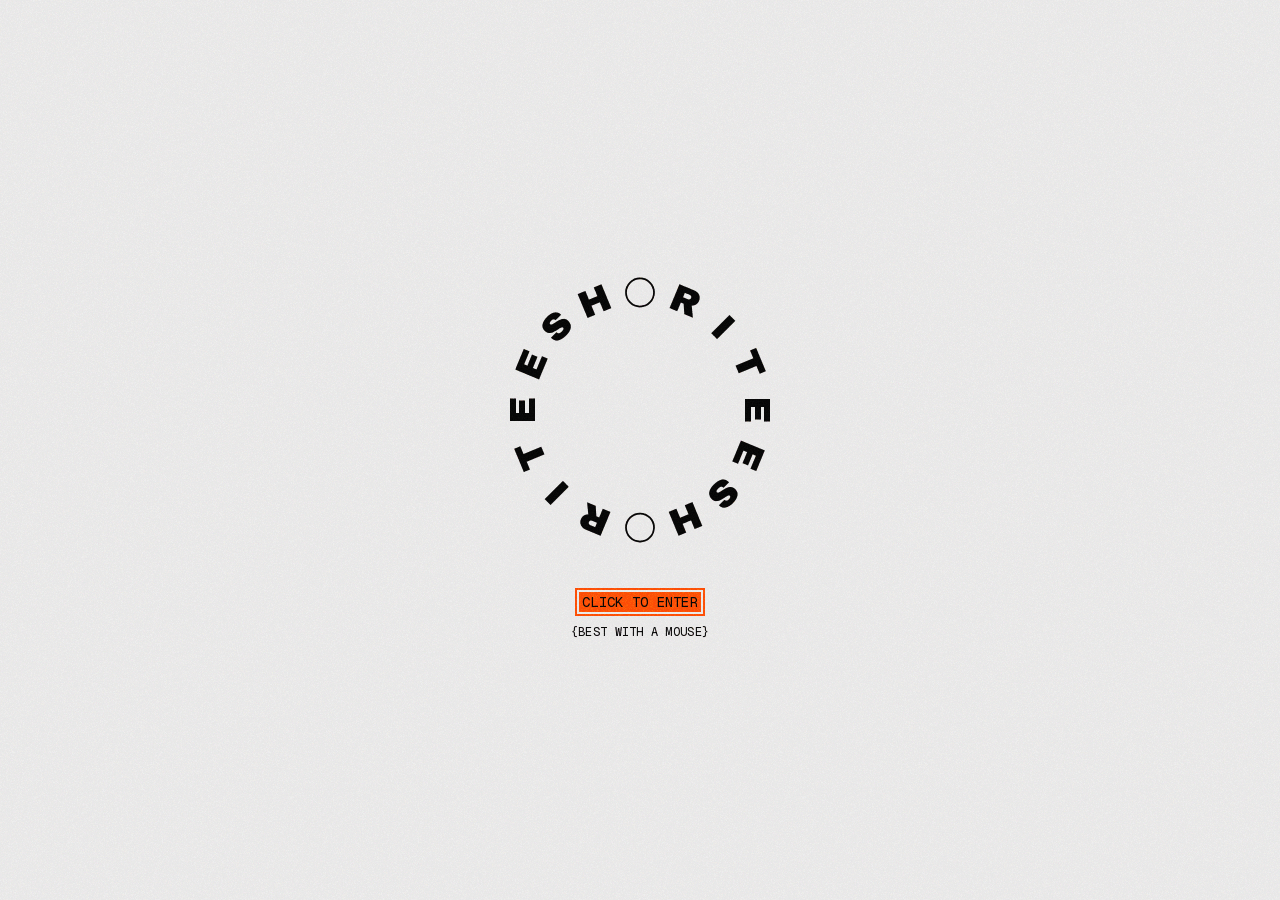
==== 404/index.html @ 38c7df8c "deploy 470d6c0" ====
<!DOCTYPE html><!--hip8c_GRKqPMFtgGXl3pt--><html lang="en"><head><meta charSet="utf-8"/><meta name="viewport" content="width=device-width, initial-scale=1"/><link rel="stylesheet" href="/_next/static/chunks/a9cc06f846c58216.css" data-precedence="next"/><link rel="stylesheet" href="/_next/static/chunks/a89b21faa2bf148f.css" data-precedence="next"/><link rel="preload" as="script" fetchPriority="low" href="/_next/static/chunks/f402a582c136d78f.js"/><script src="/_next/static/chunks/91adb7bdb9870c6a.js" async=""></script><script src="/_next/static/chunks/b7a3780483aba696.js" async=""></script><script src="/_next/static/chunks/3286a90db5baea98.js" async=""></script><script src="/_next/static/chunks/turbopack-1e8106f5658209a5.js" async=""></script><script src="/_next/static/chunks/5d99e5b4fa5c905b.js" async=""></script><script src="/_next/static/chunks/9efc8c238b36649e.js" async=""></script><script src="/_next/static/chunks/331bcca48c789d08.js" async=""></script><meta name="robots" content="noindex"/><meta name="next-size-adjust" content=""/><title>404: This page could not be found.</title><title>RITEESH THIRUVEEDHULA — AI ENGINEER</title><meta name="description" content="Riteesh Thiruveedhula, AI engineer in Hyderabad: ML pipelines, LLM systems and the interfaces on top."/><link rel="icon" href="/icon.png?icon.7b75e9c1.png" sizes="256x256" type="image/png"/><script>try{if(sessionStorage.getItem('rt-intro-seen'))document.documentElement.dataset.intro='done'}catch(e){}</script><script src="/_next/static/chunks/a6dad97d9634a72d.js" noModule=""></script></head><body class="geist_mono_8d43a2aa-module__8Li5zG__variable archivo_black_543ab441-module__92e_sG__variable rajdhani_635f1ec8-module__oWRXIG__variable orbitron_cd47e22e-module__xMtCMG__variable dm_sans_851d885b-module__2r4mZq__variable antialiased"><div hidden=""><!--$--><!--/$--></div><div class="intro fixed inset-0" style="z-index:var(--z-intro)"><div class="absolute inset-0 flex flex-col items-center justify-center gap-8 overflow-hidden bg-paper text-ink"><div class="w-[min(40vw,300px)]"><svg viewBox="0 0 1200 1200" role="img" aria-label="Riteesh" class="logo-spin block w-full"><circle cx="600" cy="130" r="56" fill="none" stroke="currentColor" stroke-width="7" transform="rotate(0 600 600)"></circle><text x="600" y="130" text-anchor="middle" dominant-baseline="central" font-family="var(--font-logo), Arial Black, sans-serif" font-size="150" fill="currentColor" transform="rotate(22.5 600 600)">R</text><text x="600" y="130" text-anchor="middle" dominant-baseline="central" font-family="var(--font-logo), Arial Black, sans-serif" font-size="150" fill="currentColor" transform="rotate(45 600 600)">I</text><text x="600" y="130" text-anchor="middle" dominant-baseline="central" font-family="var(--font-logo), Arial Black, sans-serif" font-size="150" fill="currentColor" transform="rotate(67.5 600 600)">T</text><text x="600" y="130" text-anchor="middle" dominant-baseline="central" font-family="var(--font-logo), Arial Black, sans-serif" font-size="150" fill="currentColor" transform="rotate(90 600 600)">E</text><text x="600" y="130" text-anchor="middle" dominant-baseline="central" font-family="var(--font-logo), Arial Black, sans-serif" font-size="150" fill="currentColor" transform="rotate(112.5 600 600)">E</text><text x="600" y="130" text-anchor="middle" dominant-baseline="central" font-family="var(--font-logo), Arial Black, sans-serif" font-size="150" fill="currentColor" transform="rotate(135 600 600)">S</text><text x="600" y="130" text-anchor="middle" dominant-baseline="central" font-family="var(--font-logo), Arial Black, sans-serif" font-size="150" fill="currentColor" transform="rotate(157.5 600 600)">H</text><circle cx="600" cy="130" r="56" fill="none" stroke="currentColor" stroke-width="7" transform="rotate(180 600 600)"></circle><text x="600" y="130" text-anchor="middle" dominant-baseline="central" font-family="var(--font-logo), Arial Black, sans-serif" font-size="150" fill="currentColor" transform="rotate(202.5 600 600)">R</text><text x="600" y="130" text-anchor="middle" dominant-baseline="central" font-family="var(--font-logo), Arial Black, sans-serif" font-size="150" fill="currentColor" transform="rotate(225 600 600)">I</text><text x="600" y="130" text-anchor="middle" dominant-baseline="central" font-family="var(--font-logo), Arial Black, sans-serif" font-size="150" fill="currentColor" transform="rotate(247.5 600 600)">T</text><text x="600" y="130" text-anchor="middle" dominant-baseline="central" font-family="var(--font-logo), Arial Black, sans-serif" font-size="150" fill="currentColor" transform="rotate(270 600 600)">E</text><text x="600" y="130" text-anchor="middle" dominant-baseline="central" font-family="var(--font-logo), Arial Black, sans-serif" font-size="150" fill="currentColor" transform="rotate(292.5 600 600)">E</text><text x="600" y="130" text-anchor="middle" dominant-baseline="central" font-family="var(--font-logo), Arial Black, sans-serif" font-size="150" fill="currentColor" transform="rotate(315 600 600)">S</text><text x="600" y="130" text-anchor="middle" dominant-baseline="central" font-family="var(--font-logo), Arial Black, sans-serif" font-size="150" fill="currentColor" transform="rotate(337.5 600 600)">H</text></svg></div><div class="flex flex-col items-center gap-3"><button type="button" autofocus="" data-scramble="true" class="hl cursor-pointer px-2 py-1 text-sm">CLICK TO ENTER</button><p class="text-xs">{BEST WITH A MOUSE}</p></div></div></div><div aria-hidden="true" class="fixed inset-0 bg-ink/60" style="z-index:var(--z-menu);opacity:0;visibility:hidden"></div><nav id="site-menu" aria-label="Menu" inert="" class="fixed inset-x-0 top-0 flex min-h-[48vh] flex-col justify-end gap-7 bg-ink px-[2.2vw] pb-[2.4vw] pt-32 text-[13px] font-medium leading-[1.45] text-paper" style="z-index:var(--z-menu);visibility:hidden"><div class="flex flex-wrap items-center gap-x-5 gap-y-2"><span class="w-32 md:w-[22vw]">{LINKS}</span><a data-scramble="true" class="px-1 hover:bg-accent hover:text-ink focus-visible:bg-accent focus-visible:text-ink" href="https://www.linkedin.com/in/riteesh2k6" target="_blank" rel="noopener">LKDN</a><a data-scramble="true" class="px-1 hover:bg-accent hover:text-ink focus-visible:bg-accent focus-visible:text-ink" href="https://github.com/Riteesh-2k6" target="_blank" rel="noopener">GH</a><a data-scramble="true" class="px-1 hover:bg-accent hover:text-ink focus-visible:bg-accent focus-visible:text-ink" href="mailto:riteesh.vnsp@gmail.com">MAIL</a></div><div class="flex flex-wrap items-end justify-between gap-4"><div class="flex items-center gap-x-5"><span class="w-32 md:w-[22vw]">{RESUME}</span><a data-scramble="true" class="px-1 hover:bg-accent hover:text-ink focus-visible:bg-accent focus-visible:text-ink" href="/resume.pdf" target="_blank" rel="noopener">VIEW PDF</a></div><button type="button" data-scramble="true" class="px-1 hover:bg-accent hover:text-ink focus-visible:bg-accent focus-visible:text-ink cursor-pointer">CONTACT</button></div></nav><header class="fixed inset-x-0 top-0 grid grid-cols-[1fr_auto] items-start px-[2.2vw] pt-[max(16px,1.6vw)] text-[11px] leading-[1.7] tracking-[0.2em] text-paper md:grid-cols-5" style="z-index:var(--z-header)"><a href="/" aria-label="Home" data-cursor-label="HOME" class="flex items-center gap-3 self-center"><svg viewBox="0 0 1200 1200" role="img" aria-label="Riteesh" aria-hidden="true" class="logo-spin block w-[max(44px,3.4vw)]"><circle cx="600" cy="130" r="56" fill="none" stroke="currentColor" stroke-width="7" transform="rotate(0 600 600)"></circle><text x="600" y="130" text-anchor="middle" dominant-baseline="central" font-family="var(--font-logo), Arial Black, sans-serif" font-size="150" fill="currentColor" transform="rotate(22.5 600 600)">R</text><text x="600" y="130" text-anchor="middle" dominant-baseline="central" font-family="var(--font-logo), Arial Black, sans-serif" font-size="150" fill="currentColor" transform="rotate(45 600 600)">I</text><text x="600" y="130" text-anchor="middle" dominant-baseline="central" font-family="var(--font-logo), Arial Black, sans-serif" font-size="150" fill="currentColor" transform="rotate(67.5 600 600)">T</text><text x="600" y="130" text-anchor="middle" dominant-baseline="central" font-family="var(--font-logo), Arial Black, sans-serif" font-size="150" fill="currentColor" transform="rotate(90 600 600)">E</text><text x="600" y="130" text-anchor="middle" dominant-baseline="central" font-family="var(--font-logo), Arial Black, sans-serif" font-size="150" fill="currentColor" transform="rotate(112.5 600 600)">E</text><text x="600" y="130" text-anchor="middle" dominant-baseline="central" font-family="var(--font-logo), Arial Black, sans-serif" font-size="150" fill="currentColor" transform="rotate(135 600 600)">S</text><text x="600" y="130" text-anchor="middle" dominant-baseline="central" font-family="var(--font-logo), Arial Black, sans-serif" font-size="150" fill="currentColor" transform="rotate(157.5 600 600)">H</text><circle cx="600" cy="130" r="56" fill="none" stroke="currentColor" stroke-width="7" transform="rotate(180 600 600)"></circle><text x="600" y="130" text-anchor="middle" dominant-baseline="central" font-family="var(--font-logo), Arial Black, sans-serif" font-size="150" fill="currentColor" transform="rotate(202.5 600 600)">R</text><text x="600" y="130" text-anchor="middle" dominant-baseline="central" font-family="var(--font-logo), Arial Black, sans-serif" font-size="150" fill="currentColor" transform="rotate(225 600 600)">I</text><text x="600" y="130" text-anchor="middle" dominant-baseline="central" font-family="var(--font-logo), Arial Black, sans-serif" font-size="150" fill="currentColor" transform="rotate(247.5 600 600)">T</text><text x="600" y="130" text-anchor="middle" dominant-baseline="central" font-family="var(--font-logo), Arial Black, sans-serif" font-size="150" fill="currentColor" transform="rotate(270 600 600)">E</text><text x="600" y="130" text-anchor="middle" dominant-baseline="central" font-family="var(--font-logo), Arial Black, sans-serif" font-size="150" fill="currentColor" transform="rotate(292.5 600 600)">E</text><text x="600" y="130" text-anchor="middle" dominant-baseline="central" font-family="var(--font-logo), Arial Black, sans-serif" font-size="150" fill="currentColor" transform="rotate(315 600 600)">S</text><text x="600" y="130" text-anchor="middle" dominant-baseline="central" font-family="var(--font-logo), Arial Black, sans-serif" font-size="150" fill="currentColor" transform="rotate(337.5 600 600)">H</text></svg><span class="[text-shadow:0_0_6px_#000,0_0_2px_#000] font-tech text-[15px] font-bold tracking-normal">RITEESH VNSP</span></a><p class="hidden self-center md:block"><span class="[text-shadow:0_0_6px_#000,0_0_2px_#000] text-paper/70">PORTFOLIO - <span class="text-paper">V2</span></span></p><div class="hidden gap-5 self-center md:flex"></div><p class="hidden text-paper/70 md:block"><span class="[text-shadow:0_0_6px_#000,0_0_2px_#000]">HYDERABAD, IN</span><br/><span class="[text-shadow:0_0_6px_#000,0_0_2px_#000]"> </span></p><div class="flex items-start justify-between gap-4"><p class="hidden text-paper/70 md:block"><span class="[text-shadow:0_0_6px_#000,0_0_2px_#000]">17°23&#x27;06.0&quot;N</span><br/><span class="[text-shadow:0_0_6px_#000,0_0_2px_#000]">78°29&#x27;12.0&quot;E</span></p><button type="button" aria-expanded="false" aria-controls="site-menu" class="relative cursor-pointer bg-surface px-[1.4em] py-[0.6em] font-tech text-[15px] font-bold tracking-normal text-paper"><span aria-hidden="true" class="absolute left-0 top-0 h-2 w-2 border-l-2 border-t-2 border-accent"></span><span aria-hidden="true" class="absolute bottom-0 right-0 h-2 w-2 border-b-2 border-r-2 border-accent"></span><span data-scramble="true">MENU</span></button></div></header><div style="font-family:system-ui,&quot;Segoe UI&quot;,Roboto,Helvetica,Arial,sans-serif,&quot;Apple Color Emoji&quot;,&quot;Segoe UI Emoji&quot;;height:100vh;text-align:center;display:flex;flex-direction:column;align-items:center;justify-content:center"><div><style>body{color:#000;background:#fff;margin:0}.next-error-h1{border-right:1px solid rgba(0,0,0,.3)}@media (prefers-color-scheme:dark){body{color:#fff;background:#000}.next-error-h1{border-right:1px solid rgba(255,255,255,.3)}}</style><h1 class="next-error-h1" style="display:inline-block;margin:0 20px 0 0;padding:0 23px 0 0;font-size:24px;font-weight:500;vertical-align:top;line-height:49px">404</h1><div style="display:inline-block"><h2 style="font-size:14px;font-weight:400;line-height:49px;margin:0">This page could not be found.</h2></div></div></div><!--$--><!--/$--><canvas aria-hidden="true" class="pointer-events-none fixed inset-0 h-screen w-screen" style="z-index:var(--z-transition)"></canvas><script src="/_next/static/chunks/f402a582c136d78f.js" id="_R_" async=""></script><script>(self.__next_f=self.__next_f||[]).push([0])</script><script>self.__next_f.push([1,"1:\"$Sreact.fragment\"\n2:I[65971,[\"/_next/static/chunks/5d99e5b4fa5c905b.js\",\"/_next/static/chunks/9efc8c238b36649e.js\"],\"default\"]\n3:I[34380,[\"/_next/static/chunks/5d99e5b4fa5c905b.js\",\"/_next/static/chunks/9efc8c238b36649e.js\"],\"default\"]\n4:I[57097,[\"/_next/static/chunks/5d99e5b4fa5c905b.js\",\"/_next/static/chunks/9efc8c238b36649e.js\"],\"default\"]\n5:I[84934,[\"/_next/static/chunks/5d99e5b4fa5c905b.js\",\"/_next/static/chunks/9efc8c238b36649e.js\"],\"TransitionProvider\"]\n6:I[40120,[\"/_next/static/chunks/5d99e5b4fa5c905b.js\",\"/_next/static/chunks/9efc8c238b36649e.js\"],\"default\"]\n7:I[47048,[\"/_next/static/chunks/5d99e5b4fa5c905b.js\",\"/_next/static/chunks/9efc8c238b36649e.js\"],\"default\"]\n8:I[39756,[\"/_next/static/chunks/331bcca48c789d08.js\"],\"default\"]\n9:I[37457,[\"/_next/static/chunks/331bcca48c789d08.js\"],\"default\"]\na:I[97367,[\"/_next/static/chunks/331bcca48c789d08.js\"],\"OutletBoundary\"]\nc:I[11533,[\"/_next/static/chunks/331bcca48c789d08.js\"],\"AsyncMetadataOutlet\"]\ne:I[97367,[\"/_next/static/chunks/331bcca48c789d08.js\"],\"ViewportBoundary\"]\n10:I[97367,[\"/_next/static/chunks/331bcca48c789d08.js\"],\"MetadataBoundary\"]\n11:\"$Sreact.suspense\"\n13:I[68027,[\"/_next/static/chunks/331bcca48c789d08.js\"],\"default\"]\n:HL[\"/_next/static/chunks/a9cc06f846c58216.css\",\"style\"]\n:HL[\"/_next/static/chunks/a89b21faa2bf148f.css\",\"style\"]\n"])</script><script>self.__next_f.push([1,"0:{\"P\":null,\"b\":\"hip8c-GRKqPMFtgGXl3pt\",\"p\":\"\",\"c\":[\"\",\"_not-found\",\"\"],\"i\":false,\"f\":[[[\"\",{\"children\":[\"/_not-found\",{\"children\":[\"__PAGE__\",{}]}]},\"$undefined\",\"$undefined\",true],[\"\",[\"$\",\"$1\",\"c\",{\"children\":[[[\"$\",\"link\",\"0\",{\"rel\":\"stylesheet\",\"href\":\"/_next/static/chunks/a9cc06f846c58216.css\",\"precedence\":\"next\",\"crossOrigin\":\"$undefined\",\"nonce\":\"$undefined\"}],[\"$\",\"link\",\"1\",{\"rel\":\"stylesheet\",\"href\":\"/_next/static/chunks/a89b21faa2bf148f.css\",\"precedence\":\"next\",\"crossOrigin\":\"$undefined\",\"nonce\":\"$undefined\"}],[\"$\",\"script\",\"script-0\",{\"src\":\"/_next/static/chunks/5d99e5b4fa5c905b.js\",\"async\":true,\"nonce\":\"$undefined\"}],[\"$\",\"script\",\"script-1\",{\"src\":\"/_next/static/chunks/9efc8c238b36649e.js\",\"async\":true,\"nonce\":\"$undefined\"}]],[\"$\",\"html\",null,{\"lang\":\"en\",\"suppressHydrationWarning\":true,\"children\":[[\"$\",\"head\",null,{\"children\":[\"$\",\"script\",null,{\"dangerouslySetInnerHTML\":{\"__html\":\"try{if(sessionStorage.getItem('rt-intro-seen'))document.documentElement.dataset.intro='done'}catch(e){}\"}}]}],[\"$\",\"body\",null,{\"className\":\"geist_mono_8d43a2aa-module__8Li5zG__variable archivo_black_543ab441-module__92e_sG__variable rajdhani_635f1ec8-module__oWRXIG__variable orbitron_cd47e22e-module__xMtCMG__variable dm_sans_851d885b-module__2r4mZq__variable antialiased\",\"children\":[[\"$\",\"$L2\",null,{}],[\"$\",\"$L3\",null,{}],[\"$\",\"$L4\",null,{\"targetSelector\":\"a, button, [role='button'], [data-cursor-label]\",\"matchRadius\":false}],[\"$\",\"$L5\",null,{\"children\":[[\"$\",\"$L6\",null,{}],[\"$\",\"$L7\",null,{}],[\"$\",\"$L8\",null,{\"parallelRouterKey\":\"children\",\"error\":\"$undefined\",\"errorStyles\":\"$undefined\",\"errorScripts\":\"$undefined\",\"template\":[\"$\",\"$L9\",null,{}],\"templateStyles\":\"$undefined\",\"templateScripts\":\"$undefined\",\"notFound\":[[[\"$\",\"title\",null,{\"children\":\"404: This page could not be found.\"}],[\"$\",\"div\",null,{\"style\":{\"fontFamily\":\"system-ui,\\\"Segoe UI\\\",Roboto,Helvetica,Arial,sans-serif,\\\"Apple Color Emoji\\\",\\\"Segoe UI Emoji\\\"\",\"height\":\"100vh\",\"textAlign\":\"center\",\"display\":\"flex\",\"flexDirection\":\"column\",\"alignItems\":\"center\",\"justifyContent\":\"center\"},\"children\":[\"$\",\"div\",null,{\"children\":[[\"$\",\"style\",null,{\"dangerouslySetInnerHTML\":{\"__html\":\"body{color:#000;background:#fff;margin:0}.next-error-h1{border-right:1px solid rgba(0,0,0,.3)}@media (prefers-color-scheme:dark){body{color:#fff;background:#000}.next-error-h1{border-right:1px solid rgba(255,255,255,.3)}}\"}}],[\"$\",\"h1\",null,{\"className\":\"next-error-h1\",\"style\":{\"display\":\"inline-block\",\"margin\":\"0 20px 0 0\",\"padding\":\"0 23px 0 0\",\"fontSize\":24,\"fontWeight\":500,\"verticalAlign\":\"top\",\"lineHeight\":\"49px\"},\"children\":404}],[\"$\",\"div\",null,{\"style\":{\"display\":\"inline-block\"},\"children\":[\"$\",\"h2\",null,{\"style\":{\"fontSize\":14,\"fontWeight\":400,\"lineHeight\":\"49px\",\"margin\":0},\"children\":\"This page could not be found.\"}]}]]}]}]],[]],\"forbidden\":\"$undefined\",\"unauthorized\":\"$undefined\"}]]}]]}]]}]]}],{\"children\":[\"/_not-found\",[\"$\",\"$1\",\"c\",{\"children\":[null,[\"$\",\"$L8\",null,{\"parallelRouterKey\":\"children\",\"error\":\"$undefined\",\"errorStyles\":\"$undefined\",\"errorScripts\":\"$undefined\",\"template\":[\"$\",\"$L9\",null,{}],\"templateStyles\":\"$undefined\",\"templateScripts\":\"$undefined\",\"notFound\":\"$undefined\",\"forbidden\":\"$undefined\",\"unauthorized\":\"$undefined\"}]]}],{\"children\":[\"__PAGE__\",[\"$\",\"$1\",\"c\",{\"children\":[[[\"$\",\"title\",null,{\"children\":\"404: This page could not be found.\"}],[\"$\",\"div\",null,{\"style\":\"$0:f:0:1:1:props:children:1:props:children:1:props:children:3:props:children:2:props:notFound:0:1:props:style\",\"children\":[\"$\",\"div\",null,{\"children\":[[\"$\",\"style\",null,{\"dangerouslySetInnerHTML\":{\"__html\":\"body{color:#000;background:#fff;margin:0}.next-error-h1{border-right:1px solid rgba(0,0,0,.3)}@media (prefers-color-scheme:dark){body{color:#fff;background:#000}.next-error-h1{border-right:1px solid rgba(255,255,255,.3)}}\"}}],[\"$\",\"h1\",null,{\"className\":\"next-error-h1\",\"style\":\"$0:f:0:1:1:props:children:1:props:children:1:props:children:3:props:children:2:props:notFound:0:1:props:children:props:children:1:props:style\",\"children\":404}],[\"$\",\"div\",null,{\"style\":\"$0:f:0:1:1:props:children:1:props:children:1:props:children:3:props:children:2:props:notFound:0:1:props:children:props:children:2:props:style\",\"children\":[\"$\",\"h2\",null,{\"style\":\"$0:f:0:1:1:props:children:1:props:children:1:props:children:3:props:children:2:props:notFound:0:1:props:children:props:children:2:props:children:props:style\",\"children\":\"This page could not be found.\"}]}]]}]}]],null,[\"$\",\"$La\",null,{\"children\":[\"$Lb\",[\"$\",\"$Lc\",null,{\"promise\":\"$@d\"}]]}]]}],{},null,false]},null,false]},null,false],[\"$\",\"$1\",\"h\",{\"children\":[[\"$\",\"meta\",null,{\"name\":\"robots\",\"content\":\"noindex\"}],[[\"$\",\"$Le\",null,{\"children\":\"$Lf\"}],[\"$\",\"meta\",null,{\"name\":\"next-size-adjust\",\"content\":\"\"}]],[\"$\",\"$L10\",null,{\"children\":[\"$\",\"div\",null,{\"hidden\":true,\"children\":[\"$\",\"$11\",null,{\"fallback\":null,\"children\":\"$L12\"}]}]}]]}],false]],\"m\":\"$undefined\",\"G\":[\"$13\",\"$undefined\"],\"s\":false,\"S\":true}\n"])</script><script>self.__next_f.push([1,"f:[[\"$\",\"meta\",\"0\",{\"charSet\":\"utf-8\"}],[\"$\",\"meta\",\"1\",{\"name\":\"viewport\",\"content\":\"width=device-width, initial-scale=1\"}]]\nb:null\n"])</script><script>self.__next_f.push([1,"14:I[27201,[\"/_next/static/chunks/331bcca48c789d08.js\"],\"IconMark\"]\nd:{\"metadata\":[[\"$\",\"title\",\"0\",{\"children\":\"RITEESH THIRUVEEDHULA — AI ENGINEER\"}],[\"$\",\"meta\",\"1\",{\"name\":\"description\",\"content\":\"Riteesh Thiruveedhula, AI engineer in Hyderabad: ML pipelines, LLM systems and the interfaces on top.\"}],[\"$\",\"link\",\"2\",{\"rel\":\"icon\",\"href\":\"/icon.png?icon.7b75e9c1.png\",\"sizes\":\"256x256\",\"type\":\"image/png\"}],[\"$\",\"$L14\",\"3\",{}]],\"error\":null,\"digest\":\"$undefined\"}\n"])</script><script>self.__next_f.push([1,"12:\"$d:metadata\"\n"])</script></body></html>
---- _next/static/chunks/a9cc06f846c58216.css ----
@font-face{font-family:Geist Mono;font-style:normal;font-weight:100 900;font-display:swap;src:url(../media/5ce348bf30bf5439-s.56c1f21e.woff2)format("woff2");unicode-range:U+460-52F,U+1C80-1C8A,U+20B4,U+2DE0-2DFF,U+A640-A69F,U+FE2E-FE2F}@font-face{font-family:Geist Mono;font-style:normal;font-weight:100 900;font-display:swap;src:url(../media/4fa387ec64143e14-s.3b336396.woff2)format("woff2");unicode-range:U+301,U+400-45F,U+490-491,U+4B0-4B1,U+2116}@font-face{font-family:Geist Mono;font-style:normal;font-weight:100 900;font-display:swap;src:url(../media/6306c77e7c8268e4-s.e3369375.woff2)format("woff2");unicode-range:U+2000-2001,U+2004-2008,U+200A,U+23B8-23BD,U+2500-259F}@font-face{font-family:Geist Mono;font-style:normal;font-weight:100 900;font-display:swap;src:url(../media/7d817b4c03b0c5f1-s.a40b9a8b.woff2)format("woff2");unicode-range:U+102-103,U+110-111,U+128-129,U+168-169,U+1A0-1A1,U+1AF-1B0,U+300-301,U+303-304,U+308-309,U+323,U+329,U+1EA0-1EF9,U+20AB}@font-face{font-family:Geist Mono;font-style:normal;font-weight:100 900;font-display:swap;src:url(../media/bbc41e54d2fcbd21-s.fe42ddf4.woff2)format("woff2");unicode-range:U+100-2BA,U+2BD-2C5,U+2C7-2CC,U+2CE-2D7,U+2DD-2FF,U+304,U+308,U+329,U+1D00-1DBF,U+1E00-1E9F,U+1EF2-1EFF,U+2020,U+20A0-20AB,U+20AD-20C4,U+2113,U+2C60-2C7F,U+A720-A7FF}@font-face{font-family:Geist Mono;font-style:normal;font-weight:100 900;font-display:swap;src:url(../media/797e433ab948586e-s.p.29207c2f.woff2)format("woff2");unicode-range:U+??,U+131,U+152-153,U+2BB-2BC,U+2C6,U+2DA,U+2DC,U+304,U+308,U+329,U+2000-206F,U+20AC,U+2122,U+2191,U+2193,U+2212,U+2215,U+FEFF,U+FFFD}@font-face{font-family:Geist Mono Fallback;src:local(Arial);ascent-override:74.67%;descent-override:21.92%;line-gap-override:0.0%;size-adjust:134.59%}.geist_mono_8d43a2aa-module__8Li5zG__className{font-family:Geist Mono,Geist Mono Fallback;font-style:normal}.geist_mono_8d43a2aa-module__8Li5zG__variable{--font-geist-mono:"Geist Mono","Geist Mono Fallback"}
@font-face{font-family:Archivo Black;font-style:normal;font-weight:400;font-display:swap;src:url(../media/316b6682b406c2db-s.26901079.woff2)format("woff2");unicode-range:U+100-2BA,U+2BD-2C5,U+2C7-2CC,U+2CE-2D7,U+2DD-2FF,U+304,U+308,U+329,U+1D00-1DBF,U+1E00-1E9F,U+1EF2-1EFF,U+2020,U+20A0-20AB,U+20AD-20C4,U+2113,U+2C60-2C7F,U+A720-A7FF}@font-face{font-family:Archivo Black;font-style:normal;font-weight:400;font-display:swap;src:url(../media/5e4d537aaa9e154b-s.p.01f07175.woff2)format("woff2");unicode-range:U+??,U+131,U+152-153,U+2BB-2BC,U+2C6,U+2DA,U+2DC,U+304,U+308,U+329,U+2000-206F,U+20AC,U+2122,U+2191,U+2193,U+2212,U+2215,U+FEFF,U+FFFD}@font-face{font-family:Archivo Black Fallback;src:local(Arial);ascent-override:70.78%;descent-override:16.93%;line-gap-override:0.0%;size-adjust:124.05%}.archivo_black_543ab441-module__92e_sG__className{font-family:Archivo Black,Archivo Black Fallback;font-style:normal;font-weight:400}.archivo_black_543ab441-module__92e_sG__variable{--font-logo:"Archivo Black","Archivo Black Fallback"}
@font-face{font-family:Rajdhani;font-style:normal;font-weight:300;font-display:swap;src:url(../media/2eb68ca3218a02cb-s.03916197.woff2)format("woff2");unicode-range:U+900-97F,U+1CD0-1CF4,U+1CF7-1CF9,U+200C-200D,U+20A8,U+20B9,U+20F0,U+25CC,U+A830-A839,U+A8E0-A8FF,U+11B00-11B0A}@font-face{font-family:Rajdhani;font-style:normal;font-weight:300;font-display:swap;src:url(../media/b42ec850a5800c72-s.f01302eb.woff2)format("woff2");unicode-range:U+100-2BA,U+2BD-2C5,U+2C7-2CC,U+2CE-2D7,U+2DD-2FF,U+304,U+308,U+329,U+1D00-1DBF,U+1E00-1E9F,U+1EF2-1EFF,U+2020,U+20A0-20AB,U+20AD-20C4,U+2113,U+2C60-2C7F,U+A720-A7FF}@font-face{font-family:Rajdhani;font-style:normal;font-weight:300;font-display:swap;src:url(../media/a10c617c9026098c-s.p.ca7c307b.woff2)format("woff2");unicode-range:U+??,U+131,U+152-153,U+2BB-2BC,U+2C6,U+2DA,U+2DC,U+304,U+308,U+329,U+2000-206F,U+20AC,U+2122,U+2191,U+2193,U+2212,U+2215,U+FEFF,U+FFFD}@font-face{font-family:Rajdhani;font-style:normal;font-weight:500;font-display:swap;src:url(../media/e9924293c1dc5ea7-s.510eee18.woff2)format("woff2");unicode-range:U+900-97F,U+1CD0-1CF4,U+1CF7-1CF9,U+200C-200D,U+20A8,U+20B9,U+20F0,U+25CC,U+A830-A839,U+A8E0-A8FF,U+11B00-11B0A}@font-face{font-family:Rajdhani;font-style:normal;font-weight:500;font-display:swap;src:url(../media/10bd139a632d728f-s.3ed74b99.woff2)format("woff2");unicode-range:U+100-2BA,U+2BD-2C5,U+2C7-2CC,U+2CE-2D7,U+2DD-2FF,U+304,U+308,U+329,U+1D00-1DBF,U+1E00-1E9F,U+1EF2-1EFF,U+2020,U+20A0-20AB,U+20AD-20C4,U+2113,U+2C60-2C7F,U+A720-A7FF}@font-face{font-family:Rajdhani;font-style:normal;font-weight:500;font-display:swap;src:url(../media/a079e02bba5bf7ab-s.p.7367eab7.woff2)format("woff2");unicode-range:U+??,U+131,U+152-153,U+2BB-2BC,U+2C6,U+2DA,U+2DC,U+304,U+308,U+329,U+2000-206F,U+20AC,U+2122,U+2191,U+2193,U+2212,U+2215,U+FEFF,U+FFFD}@font-face{font-family:Rajdhani;font-style:normal;font-weight:600;font-display:swap;src:url(../media/65c1f6eb17b9caea-s.ee7a3fed.woff2)format("woff2");unicode-range:U+900-97F,U+1CD0-1CF4,U+1CF7-1CF9,U+200C-200D,U+20A8,U+20B9,U+20F0,U+25CC,U+A830-A839,U+A8E0-A8FF,U+11B00-11B0A}@font-face{font-family:Rajdhani;font-style:normal;font-weight:600;font-display:swap;src:url(../media/124b7a75a76bd55c-s.c3ae84a8.woff2)format("woff2");unicode-range:U+100-2BA,U+2BD-2C5,U+2C7-2CC,U+2CE-2D7,U+2DD-2FF,U+304,U+308,U+329,U+1D00-1DBF,U+1E00-1E9F,U+1EF2-1EFF,U+2020,U+20A0-20AB,U+20AD-20C4,U+2113,U+2C60-2C7F,U+A720-A7FF}@font-face{font-family:Rajdhani;font-style:normal;font-weight:600;font-display:swap;src:url(../media/d23f31b94ad01e54-s.p.4b0b0c7e.woff2)format("woff2");unicode-range:U+??,U+131,U+152-153,U+2BB-2BC,U+2C6,U+2DA,U+2DC,U+304,U+308,U+329,U+2000-206F,U+20AC,U+2122,U+2191,U+2193,U+2212,U+2215,U+FEFF,U+FFFD}@font-face{font-family:Rajdhani;font-style:normal;font-weight:700;font-display:swap;src:url(../media/63e49db46351d020-s.9f91ba4a.woff2)format("woff2");unicode-range:U+900-97F,U+1CD0-1CF4,U+1CF7-1CF9,U+200C-200D,U+20A8,U+20B9,U+20F0,U+25CC,U+A830-A839,U+A8E0-A8FF,U+11B00-11B0A}@font-face{font-family:Rajdhani;font-style:normal;font-weight:700;font-display:swap;src:url(../media/35f9213b86bccda4-s.1ea730ea.woff2)format("woff2");unicode-range:U+100-2BA,U+2BD-2C5,U+2C7-2CC,U+2CE-2D7,U+2DD-2FF,U+304,U+308,U+329,U+1D00-1DBF,U+1E00-1E9F,U+1EF2-1EFF,U+2020,U+20A0-20AB,U+20AD-20C4,U+2113,U+2C60-2C7F,U+A720-A7FF}@font-face{font-family:Rajdhani;font-style:normal;font-weight:700;font-display:swap;src:url(../media/3206eb66b875a5b3-s.p.e2b99870.woff2)format("woff2");unicode-range:U+??,U+131,U+152-153,U+2BB-2BC,U+2C6,U+2DA,U+2DC,U+304,U+308,U+329,U+2000-206F,U+20AC,U+2122,U+2191,U+2193,U+2212,U+2215,U+FEFF,U+FFFD}@font-face{font-family:Rajdhani Fallback;src:local(Arial);ascent-override:102.12%;descent-override:37.99%;line-gap-override:0.0%;size-adjust:91.07%}.rajdhani_635f1ec8-module__oWRXIG__className{font-family:Rajdhani,Rajdhani Fallback;font-style:normal}.rajdhani_635f1ec8-module__oWRXIG__variable{--font-rajdhani:"Rajdhani","Rajdhani Fallback"}
@font-face{font-family:Orbitron;font-style:normal;font-weight:700;font-display:swap;src:url(../media/9d8c99ccf2e734e7-s.p.b2ed600c.woff2)format("woff2");unicode-range:U+??,U+131,U+152-153,U+2BB-2BC,U+2C6,U+2DA,U+2DC,U+304,U+308,U+329,U+2000-206F,U+20AC,U+2122,U+2191,U+2193,U+2212,U+2215,U+FEFF,U+FFFD}@font-face{font-family:Orbitron Fallback;src:local(Arial);ascent-override:81.5%;descent-override:19.59%;line-gap-override:0.0%;size-adjust:124.05%}.orbitron_cd47e22e-module__xMtCMG__className{font-family:Orbitron,Orbitron Fallback;font-style:normal;font-weight:700}.orbitron_cd47e22e-module__xMtCMG__variable{--font-orbitron:"Orbitron","Orbitron Fallback"}
@font-face{font-family:DM Sans;font-style:normal;font-weight:100 1000;font-display:swap;src:url(../media/c3cb240f9c892514-s.d8e4bce2.woff2)format("woff2");unicode-range:U+100-2BA,U+2BD-2C5,U+2C7-2CC,U+2CE-2D7,U+2DD-2FF,U+304,U+308,U+329,U+1D00-1DBF,U+1E00-1E9F,U+1EF2-1EFF,U+2020,U+20A0-20AB,U+20AD-20C4,U+2113,U+2C60-2C7F,U+A720-A7FF}@font-face{font-family:DM Sans;font-style:normal;font-weight:100 1000;font-display:swap;src:url(../media/5c285b27cdda1fe8-s.p.a62025f2.woff2)format("woff2");unicode-range:U+??,U+131,U+152-153,U+2BB-2BC,U+2C6,U+2DA,U+2DC,U+304,U+308,U+329,U+2000-206F,U+20AC,U+2122,U+2191,U+2193,U+2212,U+2215,U+FEFF,U+FFFD}@font-face{font-family:DM Sans Fallback;src:local(Arial);ascent-override:94.9%;descent-override:29.66%;line-gap-override:0.0%;size-adjust:104.53%}.dm_sans_851d885b-module__2r4mZq__className{font-family:DM Sans,DM Sans Fallback;font-style:normal}.dm_sans_851d885b-module__2r4mZq__variable{--font-dm-sans:"DM Sans","DM Sans Fallback"}
html.lenis,html.lenis body{height:auto}.lenis:not(.lenis-autoToggle).lenis-stopped{overflow:clip}.lenis [data-lenis-prevent],.lenis [data-lenis-prevent-wheel],.lenis [data-lenis-prevent-touch],.lenis [data-lenis-prevent-vertical],.lenis [data-lenis-prevent-horizontal]{overscroll-behavior:contain}.lenis.lenis-smooth iframe{pointer-events:none}.lenis.lenis-autoToggle{transition-behavior:allow-discrete;transition-property:overflow;transition-duration:1ms}
---- _next/static/chunks/a89b21faa2bf148f.css ----
@layer properties{@supports (((-webkit-hyphens:none)) and (not (margin-trim:inline))) or ((-moz-orient:inline) and (not (color:rgb(from red r g b)))){*,:before,:after{--tw-translate-x:0;--tw-translate-y:0;--tw-translate-z:0;--tw-rotate-x:initial;--tw-rotate-y:initial;--tw-rotate-z:initial;--tw-skew-x:initial;--tw-skew-y:initial;--tw-pan-x:initial;--tw-pan-y:initial;--tw-pinch-zoom:initial;--tw-space-y-reverse:0;--tw-border-style:solid;--tw-gradient-position:initial;--tw-gradient-from:transparent;--tw-gradient-via:transparent;--tw-gradient-to:transparent;--tw-gradient-stops:initial;--tw-gradient-via-stops:initial;--tw-gradient-from-position:0%;--tw-gradient-via-position:50%;--tw-gradient-to-position:100%;--tw-leading:initial;--tw-font-weight:initial;--tw-tracking:initial;--tw-shadow:0 0 transparent;--tw-shadow-color:initial;--tw-shadow-alpha:100%;--tw-inset-shadow:0 0 transparent;--tw-inset-shadow-color:initial;--tw-inset-shadow-alpha:100%;--tw-ring-color:initial;--tw-ring-shadow:0 0 transparent;--tw-inset-ring-color:initial;--tw-inset-ring-shadow:0 0 transparent;--tw-ring-inset:initial;--tw-ring-offset-width:0px;--tw-ring-offset-color:#fff;--tw-ring-offset-shadow:0 0 transparent;--tw-outline-style:solid;--tw-blur:initial;--tw-brightness:initial;--tw-contrast:initial;--tw-grayscale:initial;--tw-hue-rotate:initial;--tw-invert:initial;--tw-opacity:initial;--tw-saturate:initial;--tw-sepia:initial;--tw-drop-shadow:initial;--tw-drop-shadow-color:initial;--tw-drop-shadow-alpha:100%;--tw-drop-shadow-size:initial;--tw-duration:initial;--tw-ease:initial}::backdrop{--tw-translate-x:0;--tw-translate-y:0;--tw-translate-z:0;--tw-rotate-x:initial;--tw-rotate-y:initial;--tw-rotate-z:initial;--tw-skew-x:initial;--tw-skew-y:initial;--tw-pan-x:initial;--tw-pan-y:initial;--tw-pinch-zoom:initial;--tw-space-y-reverse:0;--tw-border-style:solid;--tw-gradient-position:initial;--tw-gradient-from:transparent;--tw-gradient-via:transparent;--tw-gradient-to:transparent;--tw-gradient-stops:initial;--tw-gradient-via-stops:initial;--tw-gradient-from-position:0%;--tw-gradient-via-position:50%;--tw-gradient-to-position:100%;--tw-leading:initial;--tw-font-weight:initial;--tw-tracking:initial;--tw-shadow:0 0 transparent;--tw-shadow-color:initial;--tw-shadow-alpha:100%;--tw-inset-shadow:0 0 transparent;--tw-inset-shadow-color:initial;--tw-inset-shadow-alpha:100%;--tw-ring-color:initial;--tw-ring-shadow:0 0 transparent;--tw-inset-ring-color:initial;--tw-inset-ring-shadow:0 0 transparent;--tw-ring-inset:initial;--tw-ring-offset-width:0px;--tw-ring-offset-color:#fff;--tw-ring-offset-shadow:0 0 transparent;--tw-outline-style:solid;--tw-blur:initial;--tw-brightness:initial;--tw-contrast:initial;--tw-grayscale:initial;--tw-hue-rotate:initial;--tw-invert:initial;--tw-opacity:initial;--tw-saturate:initial;--tw-sepia:initial;--tw-drop-shadow:initial;--tw-drop-shadow-color:initial;--tw-drop-shadow-alpha:100%;--tw-drop-shadow-size:initial;--tw-duration:initial;--tw-ease:initial}}}@layer theme{:root,:host{--font-sans:-apple-system,BlinkMacSystemFont,"Segoe UI",Roboto,"Helvetica Neue","Noto Sans",Arial,sans-serif,"Apple Color Emoji","Segoe UI Emoji","Segoe UI Symbol","Noto Color Emoji";--font-mono:var(--font-geist-mono),ui-monospace,monospace;--spacing:.25rem;--container-sm:24rem;--container-5xl:64rem;--text-xs:.75rem;--text-xs--line-height:calc(1/.75);--text-sm:.875rem;--text-sm--line-height:calc(1.25/.875);--font-weight-light:300;--font-weight-normal:400;--font-weight-medium:500;--font-weight-semibold:600;--font-weight-bold:700;--tracking-tight:-.025em;--tracking-normal:0em;--tracking-wider:.05em;--tracking-widest:.1em;--leading-tight:1.25;--ease-in:cubic-bezier(.4,0,1,1);--default-transition-duration:.15s;--default-transition-timing-function:cubic-bezier(.4,0,.2,1);--default-font-family:var(--font-sans);--default-mono-font-family:var(--font-geist-mono),ui-monospace,monospace;--color-ink:var(--ink);--color-surface:var(--surface);--color-background:var(--ink);--color-primary:var(--paper);--color-secondary:var(--dim);--color-border:var(--line);--color-burnt-amber:var(--accent);--font-pixel:var(--font-geist-mono),ui-monospace,monospace}}@layer base{*,:after,:before{box-sizing:border-box;border:0 solid;margin:0;padding:0}::backdrop{box-sizing:border-box;border:0 solid;margin:0;padding:0}::-webkit-file-upload-button{box-sizing:border-box;border:0 solid;margin:0;padding:0}::file-selector-button{box-sizing:border-box;border:0 solid;margin:0;padding:0}html,:host{-webkit-text-size-adjust:100%;-moz-tab-size:4;tab-size:4;line-height:1.5;font-family:var(--default-font-family,-apple-system,BlinkMacSystemFont,"Segoe UI",Roboto,"Helvetica Neue","Noto Sans",Arial,sans-serif,"Apple Color Emoji","Segoe UI Emoji","Segoe UI Symbol","Noto Color Emoji");font-feature-settings:var(--default-font-feature-settings,normal);font-variation-settings:var(--default-font-variation-settings,normal);-webkit-tap-highlight-color:transparent}hr{height:0;color:inherit;border-top-width:1px}abbr:where([title]){-webkit-text-decoration:underline dotted;text-decoration:underline dotted}h1,h2,h3,h4,h5,h6{font-size:inherit;font-weight:inherit}a{color:inherit;-webkit-text-decoration:inherit;-webkit-text-decoration:inherit;-webkit-text-decoration:inherit;-webkit-text-decoration:inherit;text-decoration:inherit}b,strong{font-weight:bolder}code,kbd,samp,pre{font-family:var(--default-mono-font-family,ui-monospace,SFMono-Regular,Menlo,Monaco,Consolas,"Liberation Mono","Courier New",monospace);font-feature-settings:var(--default-mono-font-feature-settings,normal);font-variation-settings:var(--default-mono-font-variation-settings,normal);font-size:1em}small{font-size:80%}sub,sup{vertical-align:baseline;font-size:75%;line-height:0;position:relative}sub{bottom:-.25em}sup{top:-.5em}table{text-indent:0;border-color:inherit;border-collapse:collapse}:-moz-focusring:where(:not(iframe)){outline:auto}progress{vertical-align:baseline}summary{display:list-item}ol,ul,menu{list-style:none}img,svg,video,canvas,audio,iframe,embed,object{vertical-align:middle;display:block}img,video{max-width:100%;height:auto}button,input,select,optgroup,textarea{font:inherit;font-feature-settings:inherit;font-variation-settings:inherit;letter-spacing:inherit;color:inherit;opacity:1;background-color:transparent;border-radius:0}::-webkit-file-upload-button{font:inherit;font-feature-settings:inherit;font-variation-settings:inherit;letter-spacing:inherit;color:inherit;opacity:1;background-color:transparent;border-radius:0}::file-selector-button{font:inherit;font-feature-settings:inherit;font-variation-settings:inherit;letter-spacing:inherit;color:inherit;opacity:1;background-color:transparent;border-radius:0}:where(select:-webkit-any([multiple],[size])) optgroup{font-weight:bolder}:where(select:-moz-any([multiple],[size])) optgroup{font-weight:bolder}:where(select:is([multiple],[size])) optgroup{font-weight:bolder}:where(select:-webkit-any([multiple],[size])) optgroup option:not(:-webkit-any(:lang(ae),:lang(ar),:lang(arc),:lang(bcc),:lang(bqi),:lang(ckb),:lang(dv),:lang(fa),:lang(glk),:lang(he),:lang(ku),:lang(mzn),:lang(nqo),:lang(pnb),:lang(ps),:lang(sd),:lang(ug),:lang(ur),:lang(yi))){padding-left:20px}:where(select:-moz-any([multiple],[size])) optgroup option:not(:-moz-any(:lang(ae),:lang(ar),:lang(arc),:lang(bcc),:lang(bqi),:lang(ckb),:lang(dv),:lang(fa),:lang(glk),:lang(he),:lang(ku),:lang(mzn),:lang(nqo),:lang(pnb),:lang(ps),:lang(sd),:lang(ug),:lang(ur),:lang(yi))){padding-left:20px}:where(select:is([multiple],[size])) optgroup option:not(:is(:lang(ae),:lang(ar),:lang(arc),:lang(bcc),:lang(bqi),:lang(ckb),:lang(dv),:lang(fa),:lang(glk),:lang(he),:lang(ku),:lang(mzn),:lang(nqo),:lang(pnb),:lang(ps),:lang(sd),:lang(ug),:lang(ur),:lang(yi))){padding-left:20px}:where(select:-webkit-any([multiple],[size])) optgroup option:-webkit-any(:lang(ae),:lang(ar),:lang(arc),:lang(bcc),:lang(bqi),:lang(ckb),:lang(dv),:lang(fa),:lang(glk),:lang(he),:lang(ku),:lang(mzn),:lang(nqo),:lang(pnb),:lang(ps),:lang(sd),:lang(ug),:lang(ur),:lang(yi)){padding-right:20px}:where(select:-moz-any([multiple],[size])) optgroup option:-moz-any(:lang(ae),:lang(ar),:lang(arc),:lang(bcc),:lang(bqi),:lang(ckb),:lang(dv),:lang(fa),:lang(glk),:lang(he),:lang(ku),:lang(mzn),:lang(nqo),:lang(pnb),:lang(ps),:lang(sd),:lang(ug),:lang(ur),:lang(yi)){padding-right:20px}:where(select:is([multiple],[size])) optgroup option:is(:lang(ae),:lang(ar),:lang(arc),:lang(bcc),:lang(bqi),:lang(ckb),:lang(dv),:lang(fa),:lang(glk),:lang(he),:lang(ku),:lang(mzn),:lang(nqo),:lang(pnb),:lang(ps),:lang(sd),:lang(ug),:lang(ur),:lang(yi)){padding-right:20px}:not(:-webkit-any(:lang(ae),:lang(ar),:lang(arc),:lang(bcc),:lang(bqi),:lang(ckb),:lang(dv),:lang(fa),:lang(glk),:lang(he),:lang(ku),:lang(mzn),:lang(nqo),:lang(pnb),:lang(ps),:lang(sd),:lang(ug),:lang(ur),:lang(yi)))::-webkit-file-upload-button{margin-right:4px}:not(:-moz-any(:lang(ae),:lang(ar),:lang(arc),:lang(bcc),:lang(bqi),:lang(ckb),:lang(dv),:lang(fa),:lang(glk),:lang(he),:lang(ku),:lang(mzn),:lang(nqo),:lang(pnb),:lang(ps),:lang(sd),:lang(ug),:lang(ur),:lang(yi)))::file-selector-button{margin-right:4px}:not(:is(:lang(ae),:lang(ar),:lang(arc),:lang(bcc),:lang(bqi),:lang(ckb),:lang(dv),:lang(fa),:lang(glk),:lang(he),:lang(ku),:lang(mzn),:lang(nqo),:lang(pnb),:lang(ps),:lang(sd),:lang(ug),:lang(ur),:lang(yi)))::file-selector-button{margin-right:4px}:-webkit-any(:lang(ae),:lang(ar),:lang(arc),:lang(bcc),:lang(bqi),:lang(ckb),:lang(dv),:lang(fa),:lang(glk),:lang(he),:lang(ku),:lang(mzn),:lang(nqo),:lang(pnb),:lang(ps),:lang(sd),:lang(ug),:lang(ur),:lang(yi))::-webkit-file-upload-button{margin-left:4px}:-moz-any(:lang(ae),:lang(ar),:lang(arc),:lang(bcc),:lang(bqi),:lang(ckb),:lang(dv),:lang(fa),:lang(glk),:lang(he),:lang(ku),:lang(mzn),:lang(nqo),:lang(pnb),:lang(ps),:lang(sd),:lang(ug),:lang(ur),:lang(yi))::file-selector-button{margin-left:4px}:is(:lang(ae),:lang(ar),:lang(arc),:lang(bcc),:lang(bqi),:lang(ckb),:lang(dv),:lang(fa),:lang(glk),:lang(he),:lang(ku),:lang(mzn),:lang(nqo),:lang(pnb),:lang(ps),:lang(sd),:lang(ug),:lang(ur),:lang(yi))::file-selector-button{margin-left:4px}::placeholder{opacity:1}@supports (not ((-webkit-appearance:-apple-pay-button))) or (contain-intrinsic-size:1px){::placeholder{color:currentColor}@supports (color:color-mix(in lab, red, red)){::placeholder{color:color-mix(in oklab,currentcolor 50%,transparent)}}}textarea{resize:vertical}::-webkit-search-decoration{-webkit-appearance:none}::-webkit-date-and-time-value{min-height:1lh;text-align:inherit}::-webkit-datetime-edit{display:inline-flex}::-webkit-datetime-edit-fields-wrapper{padding:0}::-webkit-datetime-edit{padding-top:0;padding-bottom:0}::-webkit-datetime-edit-year-field{padding-top:0;padding-bottom:0}::-webkit-datetime-edit-month-field{padding-top:0;padding-bottom:0}::-webkit-datetime-edit-day-field{padding-top:0;padding-bottom:0}::-webkit-datetime-edit-hour-field{padding-top:0;padding-bottom:0}::-webkit-datetime-edit-minute-field{padding-top:0;padding-bottom:0}::-webkit-datetime-edit-second-field{padding-top:0;padding-bottom:0}::-webkit-datetime-edit-millisecond-field{padding-top:0;padding-bottom:0}::-webkit-datetime-edit-meridiem-field{padding-top:0;padding-bottom:0}::-webkit-calendar-picker-indicator{line-height:1}:-moz-ui-invalid{box-shadow:none}button{-webkit-appearance:button;-moz-appearance:button;appearance:button}input:where([type=button],[type=reset],[type=submit]){-webkit-appearance:button;-moz-appearance:button;appearance:button}::-webkit-file-upload-button{-webkit-appearance:button;-moz-appearance:button;appearance:button}::file-selector-button{-webkit-appearance:button;-moz-appearance:button;appearance:button}::-webkit-inner-spin-button{height:auto}::-webkit-outer-spin-button{height:auto}[hidden]:where(:not([hidden=until-found])){display:none!important}}@layer components;@layer utilities{.\@container{container-type:inline-size}.pointer-events-none{pointer-events:none}.\!visible{visibility:visible!important}.invisible{visibility:hidden}.visible{visibility:visible}.sr-only{clip-path:inset(50%);white-space:nowrap;border-width:0;width:1px;height:1px;margin:-1px;padding:0;position:absolute;overflow:hidden}.\!fixed{position:fixed!important}.absolute{position:absolute}.fixed{position:fixed}.relative{position:relative}.static{position:static}.sticky{position:-webkit-sticky;position:sticky}.inset-0{top:0;bottom:0;left:0;right:0}.inset-\[6\%\]{top:6%;bottom:6%;left:6%;right:6%}.inset-\[8\%\]{top:8%;bottom:8%;left:8%;right:8%}.inset-x-0{left:0;right:0}.inset-x-\[2\.2vw\]{left:2.2vw;right:2.2vw}.inset-y-0{top:0;bottom:0}.-top-1{top:calc(var(--spacing)*-1)}.-top-2{top:calc(var(--spacing)*-2)}.top-0{top:0}.top-\[4\%\]{top:4%}.top-\[13\.5\%\]{top:13.5%}.top-\[14\%\]{top:14%}.top-\[15\%\]{top:15%}.top-\[16\%\]{top:16%}.top-\[32\%\]{top:32%}.top-\[63\%\]{top:63%}.top-\[66\%\]{top:66%}.top-\[76\.5\%\]{top:76.5%}.top-\[77\%\]{top:77%}.top-\[max\(80px\,9\%\)\]{top:max(80px,9%)}.right-0{right:0}.right-\[-5cqw\]{right:-5cqw}.right-\[4\%\]{right:4%}.right-\[20\%\]{right:20%}.right-\[60\%\]{right:60%}.bottom-0{bottom:0}.bottom-\[4\%\]{bottom:4%}.bottom-\[7\.6\%\]{bottom:7.6%}.bottom-\[8\%\]{bottom:8%}.bottom-\[8vh\]{bottom:8vh}.-left-1{left:calc(var(--spacing)*-1)}.left-0{left:0}.left-2{left:calc(var(--spacing)*2)}.left-\[-5cqw\]{left:-5cqw}.left-\[4\%\]{left:4%}.isolate{isolation:isolate}.z-10{z-index:10}.z-30{z-index:30}.z-\[4\]{z-index:4}.z-\[5\]{z-index:5}.z-\[60\]{z-index:60}.z-\[2147483647\]{z-index:2147483647}.z-\[var\(--z-admin\)\]{z-index:var(--z-admin)}.container{width:100%}@media (min-width:40rem){.container{max-width:40rem}}@media (min-width:48rem){.container{max-width:48rem}}@media (min-width:64rem){.container{max-width:64rem}}@media (min-width:80rem){.container{max-width:80rem}}@media (min-width:96rem){.container{max-width:96rem}}.mx-auto{margin-left:auto;margin-right:auto}.my-1{margin-block:var(--spacing)}.my-\[1em\]{margin-top:1em;margin-bottom:1em}.mt-1{margin-top:var(--spacing)}.mt-2{margin-top:calc(var(--spacing)*2)}.mt-3{margin-top:calc(var(--spacing)*3)}.mt-4{margin-top:calc(var(--spacing)*4)}.mt-6{margin-top:calc(var(--spacing)*6)}.mt-\[1\.5vh\]{margin-top:1.5vh}.mt-\[2vh\]{margin-top:2vh}.mt-\[3vh\]{margin-top:3vh}.mt-\[4vh\]{margin-top:4vh}.mt-\[5vh\]{margin-top:5vh}.mt-\[6vh\]{margin-top:6vh}.mt-\[8vh\]{margin-top:8vh}.mt-\[10vh\]{margin-top:10vh}.mt-\[22vh\]{margin-top:22vh}.mt-\[clamp\(20px\,3vh\,40px\)\]{margin-top:max(20px,min(3vh,40px))}.mr-2{margin-right:calc(var(--spacing)*2)}.mb-1{margin-bottom:var(--spacing)}.mb-\[max\(32px\,5vh\)\]{margin-bottom:max(32px,5vh)}.ml-2{margin-left:calc(var(--spacing)*2)}.ml-4{margin-left:calc(var(--spacing)*4)}.ml-auto{margin-left:auto}.box-border{box-sizing:border-box}.line-clamp-3{-webkit-line-clamp:3;-webkit-box-orient:vertical;display:-webkit-box;overflow:hidden}.block{display:block}.contents{display:contents}.flex{display:flex}.grid{display:grid}.hidden{display:none}.inline{display:inline}.inline-block{display:inline-block}.inline-flex{display:inline-flex}.table{display:table}.aspect-\[4\/3\]{aspect-ratio:4/3}.aspect-\[16\/10\]{aspect-ratio:16/10}.h-2{height:calc(var(--spacing)*2)}.h-8{height:calc(var(--spacing)*8)}.h-\[1em\]{height:1em}.h-\[1px\]{height:1px}.h-\[12vh\]{height:12vh}.h-\[21cqw\]{height:21cqw}.h-\[84\%\]{height:84%}.h-\[88\%\]{height:88%}.h-\[clamp\(6px\,0\.55vw\,10px\)\]{height:max(6px,min(.55vw,10px))}.h-\[clamp\(56px\,5\.5vw\,110px\)\]{height:max(56px,min(5.5vw,110px))}.h-full{height:100%}.h-screen{height:100vh}.min-h-\[24vh\]{min-height:24vh}.min-h-\[48vh\]{min-height:48vh}.min-h-\[clamp\(140px\,22vh\,240px\)\]{min-height:max(140px,min(22vh,240px))}.min-h-screen{min-height:100vh}.w-2{width:calc(var(--spacing)*2)}.w-8{width:calc(var(--spacing)*8)}.w-32{width:calc(var(--spacing)*32)}.w-\[1px\]{width:1px}.w-\[3px\]{width:3px}.w-\[20\%\]{width:20%}.w-\[84\%\]{width:84%}.w-\[88\%\]{width:88%}.w-\[105cqw\]{width:105cqw}.w-\[clamp\(6px\,0\.55vw\,10px\)\]{width:max(6px,min(.55vw,10px))}.w-\[clamp\(56px\,5\.5vw\,110px\)\]{width:max(56px,min(5.5vw,110px))}.w-\[max\(44px\,3\.4vw\)\]{width:max(44px,3.4vw)}.w-\[min\(40vw\,300px\)\]{width:min(40vw,300px)}.w-\[min\(100\%\,62vh\,640px\)\]{width:min(100%,62vh,640px)}.w-full{width:100%}.w-screen{width:100vw}.max-w-5xl{max-width:var(--container-5xl)}.max-w-\[46ch\]{max-width:46ch}.max-w-\[62ch\]{max-width:62ch}.max-w-sm{max-width:var(--container-sm)}.min-w-0{min-width:0}.min-w-\[700px\]{min-width:700px}.flex-\[2\]{flex:2}.shrink{flex-shrink:1}.shrink-0{flex-shrink:0}.grow{flex-grow:1}.origin-top-left{transform-origin:0 0}.-translate-x-1\/2{--tw-translate-x:calc(calc(1/2*100%)*-1);translate:var(--tw-translate-x)var(--tw-translate-y)}.translate-x-1\/2{--tw-translate-x:calc(1/2*100%);translate:var(--tw-translate-x)var(--tw-translate-y)}.-translate-y-1\/2{--tw-translate-y:calc(calc(1/2*100%)*-1);translate:var(--tw-translate-x)var(--tw-translate-y)}.translate-y-0{--tw-translate-y:0px;translate:var(--tw-translate-x)var(--tw-translate-y)}.translate-y-1\/2{--tw-translate-y:calc(1/2*100%);translate:var(--tw-translate-x)var(--tw-translate-y)}.translate-y-4{--tw-translate-y:calc(var(--spacing)*4);translate:var(--tw-translate-x)var(--tw-translate-y)}.rotate-45{rotate:45deg}.transform{transform:var(--tw-rotate-x,)var(--tw-rotate-y,)var(--tw-rotate-z,)var(--tw-skew-x,)var(--tw-skew-y,)}.cursor-pointer{cursor:pointer}.touch-pan-y{--tw-pan-y:pan-y;touch-action:var(--tw-pan-x,)var(--tw-pan-y,)var(--tw-pinch-zoom,)}.resize{resize:both}.grid-cols-1{grid-template-columns:repeat(1,minmax(0,1fr))}.grid-cols-2{grid-template-columns:repeat(2,minmax(0,1fr))}.grid-cols-3{grid-template-columns:repeat(3,minmax(0,1fr))}.grid-cols-10{grid-template-columns:repeat(10,minmax(0,1fr))}.grid-cols-\[1fr_auto\]{grid-template-columns:1fr auto}.grid-cols-\[2\.5em_1fr\]{grid-template-columns:2.5em 1fr}.grid-cols-\[minmax\(90px\,auto\)_1fr\]{grid-template-columns:minmax(90px,auto) 1fr}.flex-col{flex-direction:column}.flex-row{flex-direction:row}.flex-wrap{flex-wrap:wrap}.place-items-center{place-items:center}.items-baseline{align-items:baseline}.items-center{align-items:center}.items-end{align-items:flex-end}.items-start{align-items:flex-start}.items-stretch{align-items:stretch}.justify-between{justify-content:space-between}.justify-center{justify-content:center}.justify-end{justify-content:flex-end}.gap-2{gap:calc(var(--spacing)*2)}.gap-3{gap:calc(var(--spacing)*3)}.gap-4{gap:calc(var(--spacing)*4)}.gap-5{gap:calc(var(--spacing)*5)}.gap-6{gap:calc(var(--spacing)*6)}.gap-7{gap:calc(var(--spacing)*7)}.gap-8{gap:calc(var(--spacing)*8)}.gap-\[0\.8vw\]{gap:.8vw}.gap-\[1\.4vw\]{gap:1.4vw}.gap-\[2px\]{gap:2px}.gap-\[3px\]{gap:3px}.gap-\[6vh\]{gap:6vh}:where(.space-y-2>:not(:last-child)){--tw-space-y-reverse:0;margin-top:calc(calc(var(--spacing)*2)*var(--tw-space-y-reverse));margin-bottom:calc(calc(var(--spacing)*2)*calc(1 - var(--tw-space-y-reverse)))}:where(.space-y-4>:not(:last-child)){--tw-space-y-reverse:0;margin-top:calc(calc(var(--spacing)*4)*var(--tw-space-y-reverse));margin-bottom:calc(calc(var(--spacing)*4)*calc(1 - var(--tw-space-y-reverse)))}.gap-x-5{column-gap:calc(var(--spacing)*5)}.gap-x-6{column-gap:calc(var(--spacing)*6)}.gap-x-\[2\.2vw\]{column-gap:2.2vw}.gap-y-2{row-gap:calc(var(--spacing)*2)}.gap-y-6{row-gap:calc(var(--spacing)*6)}.gap-y-8{row-gap:calc(var(--spacing)*8)}.gap-y-\[max\(28px\,4vh\)\]{row-gap:max(28px,4vh)}.self-center{align-self:center}.truncate{text-overflow:ellipsis;white-space:nowrap;overflow:hidden}.overflow-auto{overflow:auto}.overflow-hidden{overflow:hidden}.overflow-x-auto{overflow-x:auto}.overflow-y-auto{overflow-y:auto}.rounded{border-radius:.25rem}.rounded-full{border-radius:3.40282e38px}.border{border-style:var(--tw-border-style);border-width:1px}.border-t{border-top-style:var(--tw-border-style);border-top-width:1px}.border-t-2{border-top-style:var(--tw-border-style);border-top-width:2px}.border-r{border-right-style:var(--tw-border-style);border-right-width:1px}.border-r-2{border-right-style:var(--tw-border-style);border-right-width:2px}.border-b{border-bottom-style:var(--tw-border-style);border-bottom-width:1px}.border-b-2{border-bottom-style:var(--tw-border-style);border-bottom-width:2px}.border-l{border-left-style:var(--tw-border-style);border-left-width:1px}.border-l-2{border-left-style:var(--tw-border-style);border-left-width:2px}.border-l-\[3px\]{border-left-style:var(--tw-border-style);border-left-width:3px}.border-dashed{--tw-border-style:dashed;border-style:dashed}.border-solid{--tw-border-style:solid;border-style:solid}.\[border-color\:var\(--target-cursor-color\,\#ffffff\)\]{border-color:var(--target-cursor-color,#fff)}.border-accent{border-color:var(--accent)}.border-border{border-color:var(--line)}.border-burnt-amber{border-color:var(--accent)}.border-line{border-color:var(--line)}.bg-\[\#d94800\]{background-color:#d94800}.bg-accent{background-color:var(--accent)}.bg-background{background-color:var(--ink)}.bg-border{background-color:var(--line)}.bg-burnt-amber{background-color:var(--accent)}.bg-dim{background-color:var(--dim)}.bg-ink,.bg-ink\/60{background-color:var(--ink)}@supports (color:color-mix(in lab, red, red)){.bg-ink\/60{background-color:color-mix(in oklab,var(--ink)60%,transparent)}}.bg-paper{background-color:var(--paper)}.bg-surface{background-color:var(--surface)}.bg-gradient-to-b{--tw-gradient-position:to bottom in oklab;background-image:linear-gradient(var(--tw-gradient-stops))}.from-ink{--tw-gradient-from:var(--ink);--tw-gradient-stops:var(--tw-gradient-via-stops,var(--tw-gradient-position),var(--tw-gradient-from)var(--tw-gradient-from-position),var(--tw-gradient-to)var(--tw-gradient-to-position))}.from-40\%{--tw-gradient-from-position:40%}.to-transparent{--tw-gradient-to:transparent;--tw-gradient-stops:var(--tw-gradient-via-stops,var(--tw-gradient-position),var(--tw-gradient-from)var(--tw-gradient-from-position),var(--tw-gradient-to)var(--tw-gradient-to-position))}.box-decoration-clone{-webkit-box-decoration-break:clone;box-decoration-break:clone}.p-2{padding:calc(var(--spacing)*2)}.p-4{padding:calc(var(--spacing)*4)}.p-6{padding:calc(var(--spacing)*6)}.p-\[2vw\]{padding:2vw}.p-\[clamp\(12px\,1\.3vw\,24px\)\]{padding:max(12px,min(1.3vw,24px))}.p-\[clamp\(16px\,1\.6vw\,28px\)\]{padding:max(16px,min(1.6vw,28px))}.p-\[clamp\(16px\,1\.8vw\,32px\)\]{padding:max(16px,min(1.8vw,32px))}.p-\[clamp\(16px\,2vw\,32px\)\]{padding:max(16px,min(2vw,32px))}.px-1{padding-inline:var(--spacing)}.px-2{padding-inline:calc(var(--spacing)*2)}.px-3{padding-inline:calc(var(--spacing)*3)}.px-4{padding-inline:calc(var(--spacing)*4)}.px-6{padding-inline:calc(var(--spacing)*6)}.px-\[0\.9em\]{padding-left:.9em;padding-right:.9em}.px-\[1\.4em\]{padding-left:1.4em;padding-right:1.4em}.px-\[1\.4vw\]{padding-left:1.4vw;padding-right:1.4vw}.px-\[2\.2vw\]{padding-left:2.2vw;padding-right:2.2vw}.py-1{padding-block:var(--spacing)}.py-2{padding-block:calc(var(--spacing)*2)}.py-3{padding-block:calc(var(--spacing)*3)}.py-\[0\.4em\]{padding-top:.4em;padding-bottom:.4em}.py-\[0\.6em\]{padding-top:.6em;padding-bottom:.6em}.py-\[0\.35em\]{padding-top:.35em;padding-bottom:.35em}.py-\[0\.45em\]{padding-top:.45em;padding-bottom:.45em}.py-\[1\.2vw\]{padding-top:1.2vw;padding-bottom:1.2vw}.pt-2{padding-top:calc(var(--spacing)*2)}.pt-8{padding-top:calc(var(--spacing)*8)}.pt-32{padding-top:calc(var(--spacing)*32)}.pt-\[max\(16px\,1\.6vw\)\]{padding-top:max(16px,1.6vw)}.pt-\[max\(96px\,14vh\)\]{padding-top:max(96px,14vh)}.pt-\[max\(96px\,15vh\)\]{padding-top:max(96px,15vh)}.pt-\[max\(96px\,16vh\)\]{padding-top:max(96px,16vh)}.pb-\[2\.4vw\]{padding-bottom:2.4vw}.pb-\[4vh\]{padding-bottom:4vh}.pb-\[10vh\]{padding-bottom:10vh}.pb-\[12vh\]{padding-bottom:12vh}.pl-\[1\.2em\]{padding-left:1.2em}.text-center{text-align:center}.text-left{text-align:left}.text-right{text-align:right}.font-body{font-family:var(--font-dm-sans),sans-serif}.font-mono{font-family:var(--font-geist-mono),ui-monospace,monospace}.font-name{font-family:var(--font-orbitron),sans-serif}.font-pixel{font-family:var(--font-geist-mono),ui-monospace,monospace}.font-tech{font-family:var(--font-rajdhani),sans-serif}.text-sm{font-size:var(--text-sm);line-height:var(--tw-leading,var(--text-sm--line-height))}.text-xs{font-size:var(--text-xs);line-height:var(--tw-leading,var(--text-xs--line-height))}.text-\[0\.92em\]{font-size:.92em}.text-\[5\.6cqw\]{font-size:5.6cqw}.text-\[11px\]{font-size:11px}.text-\[12px\]{font-size:12px}.text-\[13px\]{font-size:13px}.text-\[15px\]{font-size:15px}.text-\[clamp\(11px\,0\.85vw\,14px\)\]{font-size:max(11px,min(.85vw,14px))}.text-\[clamp\(11px\,0\.85vw\,15px\)\]{font-size:max(11px,min(.85vw,15px))}.text-\[clamp\(12px\,1\.05vw\,19px\)\]{font-size:max(12px,min(1.05vw,19px))}.text-\[clamp\(13px\,0\.95vw\,16px\)\]{font-size:max(13px,min(.95vw,16px))}.text-\[clamp\(14px\,1\.05vw\,18px\)\]{font-size:max(14px,min(1.05vw,18px))}.text-\[clamp\(14px\,1\.05vw\,19px\)\]{font-size:max(14px,min(1.05vw,19px))}.text-\[clamp\(14px\,1vw\,18px\)\]{font-size:max(14px,min(1vw,18px))}.text-\[clamp\(17px\,1\.35vw\,26px\)\]{font-size:max(17px,min(1.35vw,26px))}.text-\[clamp\(18px\,1\.4vw\,26px\)\]{font-size:max(18px,min(1.4vw,26px))}.text-\[clamp\(18px\,1\.5vw\,28px\)\]{font-size:max(18px,min(1.5vw,28px))}.text-\[clamp\(18px\,1\.6vw\,30px\)\]{font-size:max(18px,min(1.6vw,30px))}.text-\[clamp\(26px\,5\.4vw\,104px\)\]{font-size:max(26px,min(5.4vw,104px))}.text-\[clamp\(28px\,4vw\,76px\)\]{font-size:max(28px,min(4vw,76px))}.text-\[clamp\(32px\,3\.4vw\,64px\)\]{font-size:max(32px,min(3.4vw,64px))}.text-\[clamp\(32px\,3vw\,56px\)\]{font-size:max(32px,min(3vw,56px))}.text-\[clamp\(36px\,4\.6vw\,96px\)\]{font-size:max(36px,min(4.6vw,96px))}.text-\[clamp\(40px\,4\.4vw\,84px\)\]{font-size:max(40px,min(4.4vw,84px))}.text-\[clamp\(44px\,6vw\,120px\)\]{font-size:max(44px,min(6vw,120px))}.text-\[clamp\(48px\,7vw\,140px\)\]{font-size:max(48px,min(7vw,140px))}.text-\[clamp\(56px\,6vw\,120px\)\]{font-size:max(56px,min(6vw,120px))}.leading-\[0\.9\]{--tw-leading:.9;line-height:.9}.leading-\[0\.85\]{--tw-leading:.85;line-height:.85}.leading-\[0\.95\]{--tw-leading:.95;line-height:.95}.leading-\[1\.5\]{--tw-leading:1.5;line-height:1.5}.leading-\[1\.6\]{--tw-leading:1.6;line-height:1.6}.leading-\[1\.7\]{--tw-leading:1.7;line-height:1.7}.leading-\[1\.25\]{--tw-leading:1.25;line-height:1.25}.leading-\[1\.45\]{--tw-leading:1.45;line-height:1.45}.leading-\[1\.55\]{--tw-leading:1.55;line-height:1.55}.leading-none{--tw-leading:1;line-height:1}.leading-tight{--tw-leading:var(--leading-tight);line-height:var(--leading-tight)}.font-bold{--tw-font-weight:var(--font-weight-bold);font-weight:var(--font-weight-bold)}.font-light{--tw-font-weight:var(--font-weight-light);font-weight:var(--font-weight-light)}.font-medium{--tw-font-weight:var(--font-weight-medium);font-weight:var(--font-weight-medium)}.font-normal{--tw-font-weight:var(--font-weight-normal);font-weight:var(--font-weight-normal)}.font-semibold{--tw-font-weight:var(--font-weight-semibold);font-weight:var(--font-weight-semibold)}.tracking-\[0\.2em\]{--tw-tracking:.2em;letter-spacing:.2em}.tracking-\[0\.25em\]{--tw-tracking:.25em;letter-spacing:.25em}.tracking-normal{--tw-tracking:var(--tracking-normal);letter-spacing:var(--tracking-normal)}.tracking-tight{--tw-tracking:var(--tracking-tight);letter-spacing:var(--tracking-tight)}.tracking-wider{--tw-tracking:var(--tracking-wider);letter-spacing:var(--tracking-wider)}.tracking-widest{--tw-tracking:var(--tracking-widest);letter-spacing:var(--tracking-widest)}.break-words{overflow-wrap:break-word}.whitespace-nowrap{white-space:nowrap}.whitespace-pre{white-space:pre}.whitespace-pre-line{white-space:pre-line}.\[color\:var\(--target-cursor-color\,\#ffffff\)\]{color:var(--target-cursor-color,#fff)}.text-accent,.text-burnt-amber{color:var(--accent)}.text-dim{color:var(--dim)}.text-ink,.text-ink\/60{color:var(--ink)}@supports (color:color-mix(in lab, red, red)){.text-ink\/60{color:color-mix(in oklab,var(--ink)60%,transparent)}}.text-paper,.text-paper\/60{color:var(--paper)}@supports (color:color-mix(in lab, red, red)){.text-paper\/60{color:color-mix(in oklab,var(--paper)60%,transparent)}}.text-paper\/70{color:var(--paper)}@supports (color:color-mix(in lab, red, red)){.text-paper\/70{color:color-mix(in oklab,var(--paper)70%,transparent)}}.text-paper\/80{color:var(--paper)}@supports (color:color-mix(in lab, red, red)){.text-paper\/80{color:color-mix(in oklab,var(--paper)80%,transparent)}}.text-primary{color:var(--paper)}.text-secondary{color:var(--dim)}.lowercase{text-transform:lowercase}.normal-case{text-transform:none}.uppercase{text-transform:uppercase}.italic{font-style:italic}.underline{-webkit-text-decoration-line:underline;text-decoration-line:underline}.antialiased{-webkit-font-smoothing:antialiased;-moz-osx-font-smoothing:grayscale}.opacity-0{opacity:0}.opacity-100{opacity:1}.mix-blend-difference{mix-blend-mode:difference}.shadow{--tw-shadow:0 1px 3px 0 var(--tw-shadow-color,rgba(0,0,0,.1)),0 1px 2px -1px var(--tw-shadow-color,rgba(0,0,0,.1));box-shadow:var(--tw-inset-shadow),var(--tw-inset-ring-shadow),var(--tw-ring-offset-shadow),var(--tw-ring-shadow),var(--tw-shadow)}.ring{--tw-ring-shadow:var(--tw-ring-inset,)0 0 0 calc(1px + var(--tw-ring-offset-width))var(--tw-ring-color,currentcolor);box-shadow:var(--tw-inset-shadow),var(--tw-inset-ring-shadow),var(--tw-ring-offset-shadow),var(--tw-ring-shadow),var(--tw-shadow)}.outline{outline-style:var(--tw-outline-style);outline-width:1px}.blur{--tw-blur:blur(8px);filter:var(--tw-blur,)var(--tw-brightness,)var(--tw-contrast,)var(--tw-grayscale,)var(--tw-hue-rotate,)var(--tw-invert,)var(--tw-saturate,)var(--tw-sepia,)var(--tw-drop-shadow,)}.grayscale{--tw-grayscale:grayscale(100%);filter:var(--tw-blur,)var(--tw-brightness,)var(--tw-contrast,)var(--tw-grayscale,)var(--tw-hue-rotate,)var(--tw-invert,)var(--tw-saturate,)var(--tw-sepia,)var(--tw-drop-shadow,)}.filter{filter:var(--tw-blur,)var(--tw-brightness,)var(--tw-contrast,)var(--tw-grayscale,)var(--tw-hue-rotate,)var(--tw-invert,)var(--tw-saturate,)var(--tw-sepia,)var(--tw-drop-shadow,)}.transition{transition-property:color,background-color,border-color,outline-color,-webkit-text-decoration-color,text-decoration-color,fill,stroke,--tw-gradient-from,--tw-gradient-via,--tw-gradient-to,opacity,box-shadow,transform,translate,scale,rotate,filter,-webkit-backdrop-filter,backdrop-filter,display,content-visibility,overlay,pointer-events;transition-timing-function:var(--tw-ease,var(--default-transition-timing-function));transition-duration:var(--tw-duration,var(--default-transition-duration))}.transition-\[opacity\,transform\]{transition-property:opacity,transform;transition-timing-function:var(--tw-ease,var(--default-transition-timing-function));transition-duration:var(--tw-duration,var(--default-transition-duration))}.transition-colors{transition-property:color,background-color,border-color,outline-color,-webkit-text-decoration-color,text-decoration-color,fill,stroke,--tw-gradient-from,--tw-gradient-via,--tw-gradient-to;transition-timing-function:var(--tw-ease,var(--default-transition-timing-function));transition-duration:var(--tw-duration,var(--default-transition-duration))}.transition-transform{transition-property:transform,translate,scale,rotate;transition-timing-function:var(--tw-ease,var(--default-transition-timing-function));transition-duration:var(--tw-duration,var(--default-transition-duration))}.delay-200{transition-delay:.2s}.delay-300{transition-delay:.3s}.delay-500{transition-delay:.5s}.duration-1000{--tw-duration:1s;transition-duration:1s}.duration-\[1600ms\]{--tw-duration:1.6s;transition-duration:1.6s}.ease-\[cubic-bezier\(0\.2\,0\.8\,0\.2\,1\)\]{--tw-ease:cubic-bezier(.2,.8,.2,1);transition-timing-function:cubic-bezier(.2,.8,.2,1)}.ease-in{--tw-ease:var(--ease-in);transition-timing-function:var(--ease-in)}.will-change-\[transform\,opacity\]{will-change:transform,opacity}.will-change-transform{will-change:transform}.outline-none{--tw-outline-style:none;outline-style:none}.select-none{-webkit-user-select:none;-moz-user-select:none;user-select:none}.\[--dot\:rgb\(0_0_0\/0\.14\)\]{--dot:rgba(0,0,0,.14)}.\[--grid-line\:rgb\(0_0_0\/0\.12\)\]{--grid-line:rgba(0,0,0,.12)}.\[--grid-line\:rgb\(255_255_255\/0\.07\)\]{--grid-line:rgba(255,255,255,.07)}.\[background\:var\(--target-cursor-color\,\#ffffff\)\]{background:var(--target-cursor-color,#fff)}.\[text-orientation\:upright\]{text-orientation:upright}.\[text-shadow\:0_0_6px_\#000\,0_0_2px_\#000\]{text-shadow:0 0 6px #000,0 0 2px #000}.\[writing-mode\:vertical-rl\]{writing-mode:vertical-rl}@media (hover:hover){.group-hover\:text-accent:is(:where(.group):hover *){color:var(--accent)}.hover\:bg-accent:hover{background-color:var(--accent)}.hover\:bg-line:hover{background-color:var(--line)}.hover\:text-accent:hover{color:var(--accent)}.hover\:text-ink:hover{color:var(--ink)}}.focus\:border-accent:focus{border-color:var(--accent)}.focus-visible\:bg-accent:focus-visible{background-color:var(--accent)}.focus-visible\:text-ink:focus-visible{color:var(--ink)}.disabled\:opacity-50:disabled{opacity:.5}.disabled\:opacity-60:disabled{opacity:.6}@media not all and (min-width:40rem){.max-sm\:hidden{display:none}}@media (min-width:40rem){.sm\:grid-cols-2{grid-template-columns:repeat(2,minmax(0,1fr))}.sm\:grid-cols-\[2\.5em_minmax\(0\,1fr\)_minmax\(0\,1\.3fr\)\]{grid-template-columns:2.5em minmax(0,1fr) minmax(0,1.3fr)}.sm\:p-6{padding:calc(var(--spacing)*6)}}@media (min-width:48rem){.md\:top-\[32\%\]{top:32%}.md\:top-\[62\.5\%\]{top:62.5%}.md\:top-\[65\%\]{top:65%}.md\:top-\[77\%\]{top:77%}.md\:right-\[calc\(60\%-1\.65cqw\)\]{right:calc(60% - 1.65cqw)}.md\:left-\[-1\.5cqw\]{left:-1.5cqw}.md\:col-span-2{grid-column:span 2/span 2}.md\:block{display:block}.md\:flex{display:flex}.md\:aspect-\[467\/340\]{aspect-ratio:467/340}.md\:h-\[7cqw\]{height:7cqw}.md\:h-screen{height:100vh}.md\:min-h-0{min-height:0}.md\:w-12{width:calc(var(--spacing)*12)}.md\:w-\[22vw\]{width:22vw}.md\:w-\[30cqw\]{width:30cqw}.md\:w-\[33cqw\]{width:33cqw}.md\:w-\[40\%\]{width:40%}.md\:grid-cols-2{grid-template-columns:repeat(2,minmax(0,1fr))}.md\:grid-cols-3{grid-template-columns:repeat(3,minmax(0,1fr))}.md\:grid-cols-5{grid-template-columns:repeat(5,minmax(0,1fr))}.md\:grid-cols-\[…\]{grid-template-columns:…}.md\:grid-rows-3{grid-template-rows:repeat(3,minmax(0,1fr))}.md\:flex-row{flex-direction:row}.md\:items-center{align-items:center}.md\:justify-center{justify-content:center}.md\:gap-12{gap:calc(var(--spacing)*12)}.md\:gap-x-\[1\.2vw\]{column-gap:1.2vw}.md\:text-right{text-align:right}.md\:indent-\[50\%\]{text-indent:50%}}@media (min-width:64rem){.lg\:col-span-2{grid-column:span 2/span 2}.lg\:col-span-3{grid-column:span 3/span 3}.lg\:flex{display:flex}.lg\:hidden{display:none}.lg\:w-\[60\%\]{width:60%}.lg\:grid-cols-2{grid-template-columns:repeat(2,minmax(0,1fr))}.lg\:grid-cols-4{grid-template-columns:repeat(4,minmax(0,1fr))}.lg\:grid-cols-5{grid-template-columns:repeat(5,minmax(0,1fr))}.lg\:gap-\[2\.2vw\]{gap:2.2vw}}@media not all and (min-width:40rem){.max-sm\:\[\&\>span\:last-child\]\:hidden>span:last-child{display:none}}}:root{--ink:#000;--paper:#ededed;--accent:#f50;--dim:#7a7a7a;--line:#262626;--surface:#0d0d0d;--z-menu:35;--z-header:36;--z-intro:40;--z-grain:50;--z-admin:65;--z-transition:60;--z-cursor:70}html{background:var(--ink)}body{background:var(--ink);color:var(--paper);font-family:var(--font-geist-mono),ui-monospace,monospace;letter-spacing:.02em;text-transform:uppercase;font-size:max(13px,min(1.1vw,18px));overflow-x:hidden}body:after{content:"";pointer-events:none;z-index:var(--z-grain);opacity:.08;background-image:url("data:image/svg+xml,%3Csvg xmlns='http://www.w3.org/2000/svg' width='160' height='160'%3E%3Cfilter id='n'%3E%3CfeTurbulence type='fractalNoise' baseFrequency='.8' numOctaves='3' stitchTiles='stitch'/%3E%3C/filter%3E%3Crect width='100%25' height='100%25' filter='url(%23n)'/%3E%3C/svg%3E");position:fixed;top:0;bottom:0;left:0;right:0}::selection{background:var(--accent);color:var(--ink)}a,button{-webkit-tap-highlight-color:transparent}:focus-visible{outline:2px solid var(--accent);outline-offset:2px}.justify-block{text-align:justify;text-align-last:justify}.hl{background:var(--accent);color:var(--ink);padding:0 .25em}html[data-intro=done] .intro{display:none}.crt{background:var(--ink);position:absolute;top:0;bottom:0;left:0;right:0;overflow:hidden}.crt:before{content:"";z-index:2;pointer-events:none;background:repeating-linear-gradient(rgba(255,255,255,.04) 0,rgba(255,255,255,.04) 1px,transparent 1px,transparent 3px);animation:.12s steps(2,end) infinite crt-flicker;position:absolute;top:0;bottom:0;left:0;right:0}.crt:after{content:"";z-index:3;pointer-events:none;background:radial-gradient(transparent 50%,rgba(0,0,0,.7) 100%);position:absolute;top:0;bottom:0;left:0;right:0}.crt-grain{z-index:1;pointer-events:none;opacity:.28;mix-blend-mode:screen;animation:.5s steps(6,end) infinite crt-grain;position:absolute;top:-50%;bottom:-50%;left:-50%;right:-50%}.crt-text{z-index:4;text-shadow:-1.5px 0 rgba(255,50,210,.75),1.5px 0 rgba(255,214,0,.65),0 0 12px rgba(255,244,228,.35);animation:2.4s step-end infinite crt-jitter;position:relative}@keyframes crt-grain{0%{transform:translate(0)}17%{transform:translate(-12%,8%)}33%{transform:translate(9%,-14%)}50%{transform:translate(-6%,17%)}67%{transform:translate(15%,4%)}83%{transform:translate(-17%,-9%)}to{transform:translate(4%,12%)}}@keyframes crt-flicker{50%{opacity:.8}}@keyframes crt-jitter{0%,92%,to{transform:translate(0)}93%{transform:translate(-2px)}95%{transform:translate(3px,1px)}97%{transform:translate(-1px,-1px)}}.crt-grain--soft{opacity:.18;mix-blend-mode:overlay}.crt-off{transform-origin:50%;animation:.38s cubic-bezier(.55,0,.9,.3) forwards crt-off}@keyframes crt-off{0%{filter:brightness();transform:scale(1)}55%{filter:brightness(4);transform:scaleY(.004)}to{filter:brightness(6);opacity:.6;transform:scale(0,.004)}}.grid-lines{--gutter:2.2vw;background-image:linear-gradient(to right,var(--grid-line,var(--line))1px,transparent 1px);background-size:calc((100% - 2*var(--gutter))/5)100%;background-position:var(--gutter)0;background-repeat:repeat-x}.dot-grid{background-image:radial-gradient(var(--dot,rgba(255,255,255,.07)).9px,transparent 1.1px);background-size:4px 4px}.notch{clip-path:polygon(0 0,100% 0,100% calc(100% - .7em),calc(100% - .7em) 100%,0 100%)}.pixel-corners{--s:6px;clip-path:polygon(0 calc(var(--s)*3),var(--s)calc(var(--s)*3),var(--s)calc(var(--s)*2),calc(var(--s)*2)calc(var(--s)*2),calc(var(--s)*2)var(--s),calc(var(--s)*3)var(--s),calc(var(--s)*3)0,100% 0,100% calc(100% - var(--s)*3),calc(100% - var(--s))calc(100% - var(--s)*3),calc(100% - var(--s))calc(100% - var(--s)*2),calc(100% - var(--s)*2)calc(100% - var(--s)*2),calc(100% - var(--s)*2)calc(100% - var(--s)),calc(100% - var(--s)*3)calc(100% - var(--s)),calc(100% - var(--s)*3)100%,0 100%)}.blink{animation:1s steps(2,start) infinite blink}@keyframes blink{to{visibility:hidden}}.logo-spin{animation:20s linear infinite spin}@keyframes spin{to{transform:rotate(360deg)}}@media (prefers-reduced-motion:reduce){*,:before,:after{transition-duration:.01ms!important;animation-duration:.01ms!important;animation-iteration-count:1!important}}@property --tw-translate-x{syntax:"*";inherits:false;initial-value:0}@property --tw-translate-y{syntax:"*";inherits:false;initial-value:0}@property --tw-translate-z{syntax:"*";inherits:false;initial-value:0}@property --tw-rotate-x{syntax:"*";inherits:false}@property --tw-rotate-y{syntax:"*";inherits:false}@property --tw-rotate-z{syntax:"*";inherits:false}@property --tw-skew-x{syntax:"*";inherits:false}@property --tw-skew-y{syntax:"*";inherits:false}@property --tw-pan-x{syntax:"*";inherits:false}@property --tw-pan-y{syntax:"*";inherits:false}@property --tw-pinch-zoom{syntax:"*";inherits:false}@property --tw-space-y-reverse{syntax:"*";inherits:false;initial-value:0}@property --tw-border-style{syntax:"*";inherits:false;initial-value:solid}@property --tw-gradient-position{syntax:"*";inherits:false}@property --tw-gradient-from{syntax:"<color>";inherits:false;initial-value:transparent}@property --tw-gradient-via{syntax:"<color>";inherits:false;initial-value:transparent}@property --tw-gradient-to{syntax:"<color>";inherits:false;initial-value:transparent}@property --tw-gradient-stops{syntax:"*";inherits:false}@property --tw-gradient-via-stops{syntax:"*";inherits:false}@property --tw-gradient-from-position{syntax:"<length-percentage>";inherits:false;initial-value:0%}@property --tw-gradient-via-position{syntax:"<length-percentage>";inherits:false;initial-value:50%}@property --tw-gradient-to-position{syntax:"<length-percentage>";inherits:false;initial-value:100%}@property --tw-leading{syntax:"*";inherits:false}@property --tw-font-weight{syntax:"*";inherits:false}@property --tw-tracking{syntax:"*";inherits:false}@property --tw-shadow{syntax:"*";inherits:false;initial-value:0 0 transparent}@property --tw-shadow-color{syntax:"*";inherits:false}@property --tw-shadow-alpha{syntax:"<percentage>";inherits:false;initial-value:100%}@property --tw-inset-shadow{syntax:"*";inherits:false;initial-value:0 0 transparent}@property --tw-inset-shadow-color{syntax:"*";inherits:false}@property --tw-inset-shadow-alpha{syntax:"<percentage>";inherits:false;initial-value:100%}@property --tw-ring-color{syntax:"*";inherits:false}@property --tw-ring-shadow{syntax:"*";inherits:false;initial-value:0 0 transparent}@property --tw-inset-ring-color{syntax:"*";inherits:false}@property --tw-inset-ring-shadow{syntax:"*";inherits:false;initial-value:0 0 transparent}@property --tw-ring-inset{syntax:"*";inherits:false}@property --tw-ring-offset-width{syntax:"<length>";inherits:false;initial-value:0}@property --tw-ring-offset-color{syntax:"*";inherits:false;initial-value:#fff}@property --tw-ring-offset-shadow{syntax:"*";inherits:false;initial-value:0 0 transparent}@property --tw-outline-style{syntax:"*";inherits:false;initial-value:solid}@property --tw-blur{syntax:"*";inherits:false}@property --tw-brightness{syntax:"*";inherits:false}@property --tw-contrast{syntax:"*";inherits:false}@property --tw-grayscale{syntax:"*";inherits:false}@property --tw-hue-rotate{syntax:"*";inherits:false}@property --tw-invert{syntax:"*";inherits:false}@property --tw-opacity{syntax:"*";inherits:false}@property --tw-saturate{syntax:"*";inherits:false}@property --tw-sepia{syntax:"*";inherits:false}@property --tw-drop-shadow{syntax:"*";inherits:false}@property --tw-drop-shadow-color{syntax:"*";inherits:false}@property --tw-drop-shadow-alpha{syntax:"<percentage>";inherits:false;initial-value:100%}@property --tw-drop-shadow-size{syntax:"*";inherits:false}@property --tw-duration{syntax:"*";inherits:false}@property --tw-ease{syntax:"*";inherits:false}
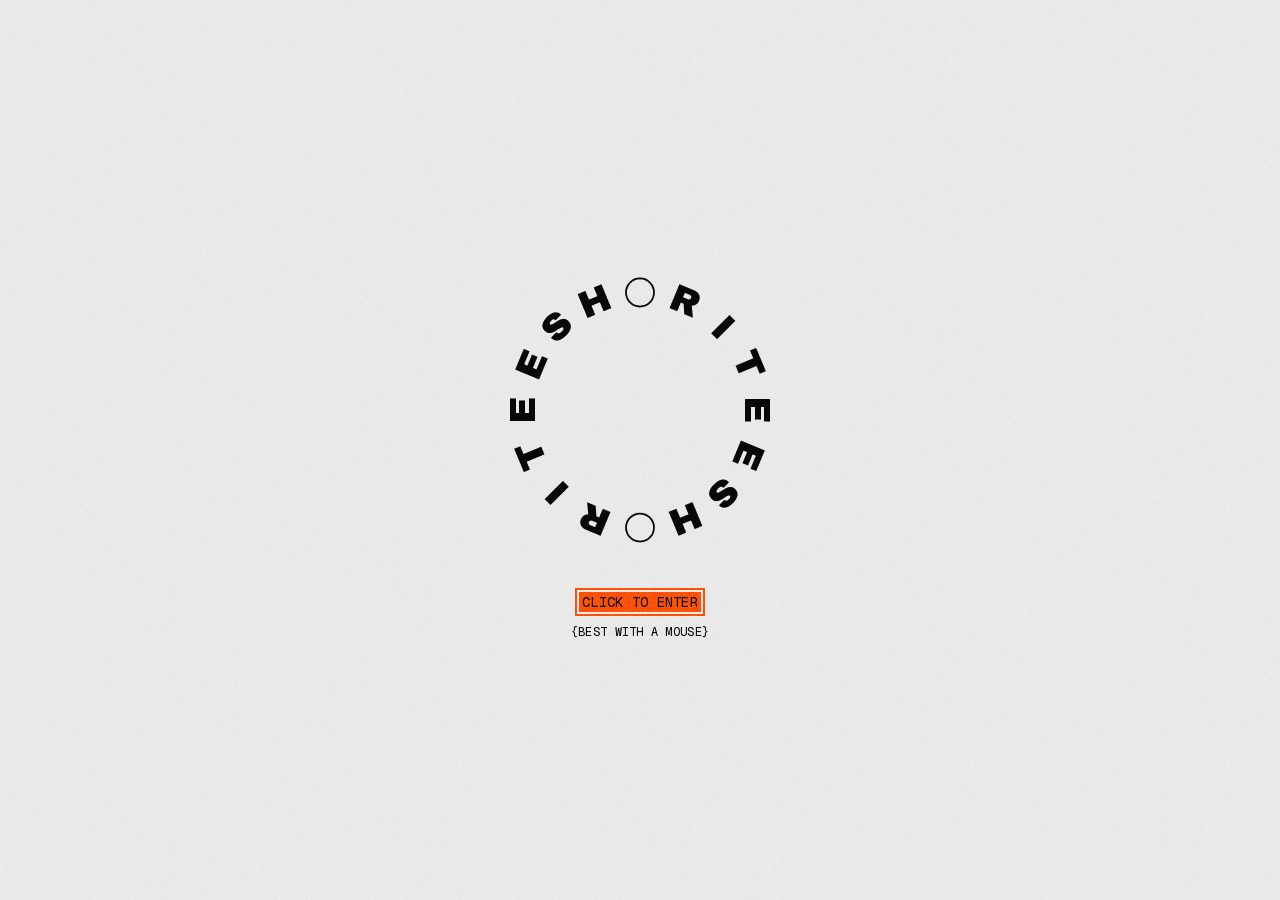
==== commit c807583d: "deploy f92437e" ====
--- a/404/index.html
+++ b/404/index.html
@@ -1 +1 @@
-<!DOCTYPE html><!--hip8c_GRKqPMFtgGXl3pt--><html lang="en"><head><meta charSet="utf-8"/><meta name="viewport" content="width=device-width, initial-scale=1"/><link rel="stylesheet" href="/_next/static/chunks/a9cc06f846c58216.css" data-precedence="next"/><link rel="stylesheet" href="/_next/static/chunks/a89b21faa2bf148f.css" data-precedence="next"/><link rel="preload" as="script" fetchPriority="low" href="/_next/static/chunks/f402a582c136d78f.js"/><script src="/_next/static/chunks/91adb7bdb9870c6a.js" async=""></script><script src="/_next/static/chunks/b7a3780483aba696.js" async=""></script><script src="/_next/static/chunks/3286a90db5baea98.js" async=""></script><script src="/_next/static/chunks/turbopack-1e8106f5658209a5.js" async=""></script><script src="/_next/static/chunks/5d99e5b4fa5c905b.js" async=""></script><script src="/_next/static/chunks/9efc8c238b36649e.js" async=""></script><script src="/_next/static/chunks/331bcca48c789d08.js" async=""></script><meta name="robots" content="noindex"/><meta name="next-size-adjust" content=""/><title>404: This page could not be found.</title><title>RITEESH THIRUVEEDHULA — AI ENGINEER</title><meta name="description" content="Riteesh Thiruveedhula, AI engineer in Hyderabad: ML pipelines, LLM systems and the interfaces on top."/><link rel="icon" href="/icon.png?icon.7b75e9c1.png" sizes="256x256" type="image/png"/><script>try{if(sessionStorage.getItem('rt-intro-seen'))document.documentElement.dataset.intro='done'}catch(e){}</script><script src="/_next/static/chunks/a6dad97d9634a72d.js" noModule=""></script></head><body class="geist_mono_8d43a2aa-module__8Li5zG__variable archivo_black_543ab441-module__92e_sG__variable rajdhani_635f1ec8-module__oWRXIG__variable orbitron_cd47e22e-module__xMtCMG__variable dm_sans_851d885b-module__2r4mZq__variable antialiased"><div hidden=""><!--$--><!--/$--></div><div class="intro fixed inset-0" style="z-index:var(--z-intro)"><div class="absolute inset-0 flex flex-col items-center justify-center gap-8 overflow-hidden bg-paper text-ink"><div class="w-[min(40vw,300px)]"><svg viewBox="0 0 1200 1200" role="img" aria-label="Riteesh" class="logo-spin block w-full"><circle cx="600" cy="130" r="56" fill="none" stroke="currentColor" stroke-width="7" transform="rotate(0 600 600)"></circle><text x="600" y="130" text-anchor="middle" dominant-baseline="central" font-family="var(--font-logo), Arial Black, sans-serif" font-size="150" fill="currentColor" transform="rotate(22.5 600 600)">R</text><text x="600" y="130" text-anchor="middle" dominant-baseline="central" font-family="var(--font-logo), Arial Black, sans-serif" font-size="150" fill="currentColor" transform="rotate(45 600 600)">I</text><text x="600" y="130" text-anchor="middle" dominant-baseline="central" font-family="var(--font-logo), Arial Black, sans-serif" font-size="150" fill="currentColor" transform="rotate(67.5 600 600)">T</text><text x="600" y="130" text-anchor="middle" dominant-baseline="central" font-family="var(--font-logo), Arial Black, sans-serif" font-size="150" fill="currentColor" transform="rotate(90 600 600)">E</text><text x="600" y="130" text-anchor="middle" dominant-baseline="central" font-family="var(--font-logo), Arial Black, sans-serif" font-size="150" fill="currentColor" transform="rotate(112.5 600 600)">E</text><text x="600" y="130" text-anchor="middle" dominant-baseline="central" font-family="var(--font-logo), Arial Black, sans-serif" font-size="150" fill="currentColor" transform="rotate(135 600 600)">S</text><text x="600" y="130" text-anchor="middle" dominant-baseline="central" font-family="var(--font-logo), Arial Black, sans-serif" font-size="150" fill="currentColor" transform="rotate(157.5 600 600)">H</text><circle cx="600" cy="130" r="56" fill="none" stroke="currentColor" stroke-width="7" transform="rotate(180 600 600)"></circle><text x="600" y="130" text-anchor="middle" dominant-baseline="central" font-family="var(--font-logo), Arial Black, sans-serif" font-size="150" fill="currentColor" transform="rotate(202.5 600 600)">R</text><text x="600" y="130" text-anchor="middle" dominant-baseline="central" font-family="var(--font-logo), Arial Black, sans-serif" font-size="150" fill="currentColor" transform="rotate(225 600 600)">I</text><text x="600" y="130" text-anchor="middle" dominant-baseline="central" font-family="var(--font-logo), Arial Black, sans-serif" font-size="150" fill="currentColor" transform="rotate(247.5 600 600)">T</text><text x="600" y="130" text-anchor="middle" dominant-baseline="central" font-family="var(--font-logo), Arial Black, sans-serif" font-size="150" fill="currentColor" transform="rotate(270 600 600)">E</text><text x="600" y="130" text-anchor="middle" dominant-baseline="central" font-family="var(--font-logo), Arial Black, sans-serif" font-size="150" fill="currentColor" transform="rotate(292.5 600 600)">E</text><text x="600" y="130" text-anchor="middle" dominant-baseline="central" font-family="var(--font-logo), Arial Black, sans-serif" font-size="150" fill="currentColor" transform="rotate(315 600 600)">S</text><text x="600" y="130" text-anchor="middle" dominant-baseline="central" font-family="var(--font-logo), Arial Black, sans-serif" font-size="150" fill="currentColor" transform="rotate(337.5 600 600)">H</text></svg></div><div class="flex flex-col items-center gap-3"><button type="button" autofocus="" data-scramble="true" class="hl cursor-pointer px-2 py-1 text-sm">CLICK TO ENTER</button><p class="text-xs">{BEST WITH A MOUSE}</p></div></div></div><div aria-hidden="true" class="fixed inset-0 bg-ink/60" style="z-index:var(--z-menu);opacity:0;visibility:hidden"></div><nav id="site-menu" aria-label="Menu" inert="" class="fixed inset-x-0 top-0 flex min-h-[48vh] flex-col justify-end gap-7 bg-ink px-[2.2vw] pb-[2.4vw] pt-32 text-[13px] font-medium leading-[1.45] text-paper" style="z-index:var(--z-menu);visibility:hidden"><div class="flex flex-wrap items-center gap-x-5 gap-y-2"><span class="w-32 md:w-[22vw]">{LINKS}</span><a data-scramble="true" class="px-1 hover:bg-accent hover:text-ink focus-visible:bg-accent focus-visible:text-ink" href="https://www.linkedin.com/in/riteesh2k6" target="_blank" rel="noopener">LKDN</a><a data-scramble="true" class="px-1 hover:bg-accent hover:text-ink focus-visible:bg-accent focus-visible:text-ink" href="https://github.com/Riteesh-2k6" target="_blank" rel="noopener">GH</a><a data-scramble="true" class="px-1 hover:bg-accent hover:text-ink focus-visible:bg-accent focus-visible:text-ink" href="mailto:riteesh.vnsp@gmail.com">MAIL</a></div><div class="flex flex-wrap items-end justify-between gap-4"><div class="flex items-center gap-x-5"><span class="w-32 md:w-[22vw]">{RESUME}</span><a data-scramble="true" class="px-1 hover:bg-accent hover:text-ink focus-visible:bg-accent focus-visible:text-ink" href="/resume.pdf" target="_blank" rel="noopener">VIEW PDF</a></div><button type="button" data-scramble="true" class="px-1 hover:bg-accent hover:text-ink focus-visible:bg-accent focus-visible:text-ink cursor-pointer">CONTACT</button></div></nav><header class="fixed inset-x-0 top-0 grid grid-cols-[1fr_auto] items-start px-[2.2vw] pt-[max(16px,1.6vw)] text-[11px] leading-[1.7] tracking-[0.2em] text-paper md:grid-cols-5" style="z-index:var(--z-header)"><a href="/" aria-label="Home" data-cursor-label="HOME" class="flex items-center gap-3 self-center"><svg viewBox="0 0 1200 1200" role="img" aria-label="Riteesh" aria-hidden="true" class="logo-spin block w-[max(44px,3.4vw)]"><circle cx="600" cy="130" r="56" fill="none" stroke="currentColor" stroke-width="7" transform="rotate(0 600 600)"></circle><text x="600" y="130" text-anchor="middle" dominant-baseline="central" font-family="var(--font-logo), Arial Black, sans-serif" font-size="150" fill="currentColor" transform="rotate(22.5 600 600)">R</text><text x="600" y="130" text-anchor="middle" dominant-baseline="central" font-family="var(--font-logo), Arial Black, sans-serif" font-size="150" fill="currentColor" transform="rotate(45 600 600)">I</text><text x="600" y="130" text-anchor="middle" dominant-baseline="central" font-family="var(--font-logo), Arial Black, sans-serif" font-size="150" fill="currentColor" transform="rotate(67.5 600 600)">T</text><text x="600" y="130" text-anchor="middle" dominant-baseline="central" font-family="var(--font-logo), Arial Black, sans-serif" font-size="150" fill="currentColor" transform="rotate(90 600 600)">E</text><text x="600" y="130" text-anchor="middle" dominant-baseline="central" font-family="var(--font-logo), Arial Black, sans-serif" font-size="150" fill="currentColor" transform="rotate(112.5 600 600)">E</text><text x="600" y="130" text-anchor="middle" dominant-baseline="central" font-family="var(--font-logo), Arial Black, sans-serif" font-size="150" fill="currentColor" transform="rotate(135 600 600)">S</text><text x="600" y="130" text-anchor="middle" dominant-baseline="central" font-family="var(--font-logo), Arial Black, sans-serif" font-size="150" fill="currentColor" transform="rotate(157.5 600 600)">H</text><circle cx="600" cy="130" r="56" fill="none" stroke="currentColor" stroke-width="7" transform="rotate(180 600 600)"></circle><text x="600" y="130" text-anchor="middle" dominant-baseline="central" font-family="var(--font-logo), Arial Black, sans-serif" font-size="150" fill="currentColor" transform="rotate(202.5 600 600)">R</text><text x="600" y="130" text-anchor="middle" dominant-baseline="central" font-family="var(--font-logo), Arial Black, sans-serif" font-size="150" fill="currentColor" transform="rotate(225 600 600)">I</text><text x="600" y="130" text-anchor="middle" dominant-baseline="central" font-family="var(--font-logo), Arial Black, sans-serif" font-size="150" fill="currentColor" transform="rotate(247.5 600 600)">T</text><text x="600" y="130" text-anchor="middle" dominant-baseline="central" font-family="var(--font-logo), Arial Black, sans-serif" font-size="150" fill="currentColor" transform="rotate(270 600 600)">E</text><text x="600" y="130" text-anchor="middle" dominant-baseline="central" font-family="var(--font-logo), Arial Black, sans-serif" font-size="150" fill="currentColor" transform="rotate(292.5 600 600)">E</text><text x="600" y="130" text-anchor="middle" dominant-baseline="central" font-family="var(--font-logo), Arial Black, sans-serif" font-size="150" fill="currentColor" transform="rotate(315 600 600)">S</text><text x="600" y="130" text-anchor="middle" dominant-baseline="central" font-family="var(--font-logo), Arial Black, sans-serif" font-size="150" fill="currentColor" transform="rotate(337.5 600 600)">H</text></svg><span class="[text-shadow:0_0_6px_#000,0_0_2px_#000] font-tech text-[15px] font-bold tracking-normal">RITEESH VNSP</span></a><p class="hidden self-center md:block"><span class="[text-shadow:0_0_6px_#000,0_0_2px_#000] text-paper/70">PORTFOLIO - <span class="text-paper">V2</span></span></p><div class="hidden gap-5 self-center md:flex"></div><p class="hidden text-paper/70 md:block"><span class="[text-shadow:0_0_6px_#000,0_0_2px_#000]">HYDERABAD, IN</span><br/><span class="[text-shadow:0_0_6px_#000,0_0_2px_#000]"> </span></p><div class="flex items-start justify-between gap-4"><p class="hidden text-paper/70 md:block"><span class="[text-shadow:0_0_6px_#000,0_0_2px_#000]">17°23&#x27;06.0&quot;N</span><br/><span class="[text-shadow:0_0_6px_#000,0_0_2px_#000]">78°29&#x27;12.0&quot;E</span></p><button type="button" aria-expanded="false" aria-controls="site-menu" class="relative cursor-pointer bg-surface px-[1.4em] py-[0.6em] font-tech text-[15px] font-bold tracking-normal text-paper"><span aria-hidden="true" class="absolute left-0 top-0 h-2 w-2 border-l-2 border-t-2 border-accent"></span><span aria-hidden="true" class="absolute bottom-0 right-0 h-2 w-2 border-b-2 border-r-2 border-accent"></span><span data-scramble="true">MENU</span></button></div></header><div style="font-family:system-ui,&quot;Segoe UI&quot;,Roboto,Helvetica,Arial,sans-serif,&quot;Apple Color Emoji&quot;,&quot;Segoe UI Emoji&quot;;height:100vh;text-align:center;display:flex;flex-direction:column;align-items:center;justify-content:center"><div><style>body{color:#000;background:#fff;margin:0}.next-error-h1{border-right:1px solid rgba(0,0,0,.3)}@media (prefers-color-scheme:dark){body{color:#fff;background:#000}.next-error-h1{border-right:1px solid rgba(255,255,255,.3)}}</style><h1 class="next-error-h1" style="display:inline-block;margin:0 20px 0 0;padding:0 23px 0 0;font-size:24px;font-weight:500;vertical-align:top;line-height:49px">404</h1><div style="display:inline-block"><h2 style="font-size:14px;font-weight:400;line-height:49px;margin:0">This page could not be found.</h2></div></div></div><!--$--><!--/$--><canvas aria-hidden="true" class="pointer-events-none fixed inset-0 h-screen w-screen" style="z-index:var(--z-transition)"></canvas><script src="/_next/static/chunks/f402a582c136d78f.js" id="_R_" async=""></script><script>(self.__next_f=self.__next_f||[]).push([0])</script><script>self.__next_f.push([1,"1:\"$Sreact.fragment\"\n2:I[65971,[\"/_next/static/chunks/5d99e5b4fa5c905b.js\",\"/_next/static/chunks/9efc8c238b36649e.js\"],\"default\"]\n3:I[34380,[\"/_next/static/chunks/5d99e5b4fa5c905b.js\",\"/_next/static/chunks/9efc8c238b36649e.js\"],\"default\"]\n4:I[57097,[\"/_next/static/chunks/5d99e5b4fa5c905b.js\",\"/_next/static/chunks/9efc8c238b36649e.js\"],\"default\"]\n5:I[84934,[\"/_next/static/chunks/5d99e5b4fa5c905b.js\",\"/_next/static/chunks/9efc8c238b36649e.js\"],\"TransitionProvider\"]\n6:I[40120,[\"/_next/static/chunks/5d99e5b4fa5c905b.js\",\"/_next/static/chunks/9efc8c238b36649e.js\"],\"default\"]\n7:I[47048,[\"/_next/static/chunks/5d99e5b4fa5c905b.js\",\"/_next/static/chunks/9efc8c238b36649e.js\"],\"default\"]\n8:I[39756,[\"/_next/static/chunks/331bcca48c789d08.js\"],\"default\"]\n9:I[37457,[\"/_next/static/chunks/331bcca48c789d08.js\"],\"default\"]\na:I[97367,[\"/_next/static/chunks/331bcca48c789d08.js\"],\"OutletBoundary\"]\nc:I[11533,[\"/_next/static/chunks/331bcca48c789d08.js\"],\"AsyncMetadataOutlet\"]\ne:I[97367,[\"/_next/static/chunks/331bcca48c789d08.js\"],\"ViewportBoundary\"]\n10:I[97367,[\"/_next/static/chunks/331bcca48c789d08.js\"],\"MetadataBoundary\"]\n11:\"$Sreact.suspense\"\n13:I[68027,[\"/_next/static/chunks/331bcca48c789d08.js\"],\"default\"]\n:HL[\"/_next/static/chunks/a9cc06f846c58216.css\",\"style\"]\n:HL[\"/_next/static/chunks/a89b21faa2bf148f.css\",\"style\"]\n"])</script><script>self.__next_f.push([1,"0:{\"P\":null,\"b\":\"hip8c-GRKqPMFtgGXl3pt\",\"p\":\"\",\"c\":[\"\",\"_not-found\",\"\"],\"i\":false,\"f\":[[[\"\",{\"children\":[\"/_not-found\",{\"children\":[\"__PAGE__\",{}]}]},\"$undefined\",\"$undefined\",true],[\"\",[\"$\",\"$1\",\"c\",{\"children\":[[[\"$\",\"link\",\"0\",{\"rel\":\"stylesheet\",\"href\":\"/_next/static/chunks/a9cc06f846c58216.css\",\"precedence\":\"next\",\"crossOrigin\":\"$undefined\",\"nonce\":\"$undefined\"}],[\"$\",\"link\",\"1\",{\"rel\":\"stylesheet\",\"href\":\"/_next/static/chunks/a89b21faa2bf148f.css\",\"precedence\":\"next\",\"crossOrigin\":\"$undefined\",\"nonce\":\"$undefined\"}],[\"$\",\"script\",\"script-0\",{\"src\":\"/_next/static/chunks/5d99e5b4fa5c905b.js\",\"async\":true,\"nonce\":\"$undefined\"}],[\"$\",\"script\",\"script-1\",{\"src\":\"/_next/static/chunks/9efc8c238b36649e.js\",\"async\":true,\"nonce\":\"$undefined\"}]],[\"$\",\"html\",null,{\"lang\":\"en\",\"suppressHydrationWarning\":true,\"children\":[[\"$\",\"head\",null,{\"children\":[\"$\",\"script\",null,{\"dangerouslySetInnerHTML\":{\"__html\":\"try{if(sessionStorage.getItem('rt-intro-seen'))document.documentElement.dataset.intro='done'}catch(e){}\"}}]}],[\"$\",\"body\",null,{\"className\":\"geist_mono_8d43a2aa-module__8Li5zG__variable archivo_black_543ab441-module__92e_sG__variable rajdhani_635f1ec8-module__oWRXIG__variable orbitron_cd47e22e-module__xMtCMG__variable dm_sans_851d885b-module__2r4mZq__variable antialiased\",\"children\":[[\"$\",\"$L2\",null,{}],[\"$\",\"$L3\",null,{}],[\"$\",\"$L4\",null,{\"targetSelector\":\"a, button, [role='button'], [data-cursor-label]\",\"matchRadius\":false}],[\"$\",\"$L5\",null,{\"children\":[[\"$\",\"$L6\",null,{}],[\"$\",\"$L7\",null,{}],[\"$\",\"$L8\",null,{\"parallelRouterKey\":\"children\",\"error\":\"$undefined\",\"errorStyles\":\"$undefined\",\"errorScripts\":\"$undefined\",\"template\":[\"$\",\"$L9\",null,{}],\"templateStyles\":\"$undefined\",\"templateScripts\":\"$undefined\",\"notFound\":[[[\"$\",\"title\",null,{\"children\":\"404: This page could not be found.\"}],[\"$\",\"div\",null,{\"style\":{\"fontFamily\":\"system-ui,\\\"Segoe UI\\\",Roboto,Helvetica,Arial,sans-serif,\\\"Apple Color Emoji\\\",\\\"Segoe UI Emoji\\\"\",\"height\":\"100vh\",\"textAlign\":\"center\",\"display\":\"flex\",\"flexDirection\":\"column\",\"alignItems\":\"center\",\"justifyContent\":\"center\"},\"children\":[\"$\",\"div\",null,{\"children\":[[\"$\",\"style\",null,{\"dangerouslySetInnerHTML\":{\"__html\":\"body{color:#000;background:#fff;margin:0}.next-error-h1{border-right:1px solid rgba(0,0,0,.3)}@media (prefers-color-scheme:dark){body{color:#fff;background:#000}.next-error-h1{border-right:1px solid rgba(255,255,255,.3)}}\"}}],[\"$\",\"h1\",null,{\"className\":\"next-error-h1\",\"style\":{\"display\":\"inline-block\",\"margin\":\"0 20px 0 0\",\"padding\":\"0 23px 0 0\",\"fontSize\":24,\"fontWeight\":500,\"verticalAlign\":\"top\",\"lineHeight\":\"49px\"},\"children\":404}],[\"$\",\"div\",null,{\"style\":{\"display\":\"inline-block\"},\"children\":[\"$\",\"h2\",null,{\"style\":{\"fontSize\":14,\"fontWeight\":400,\"lineHeight\":\"49px\",\"margin\":0},\"children\":\"This page could not be found.\"}]}]]}]}]],[]],\"forbidden\":\"$undefined\",\"unauthorized\":\"$undefined\"}]]}]]}]]}]]}],{\"children\":[\"/_not-found\",[\"$\",\"$1\",\"c\",{\"children\":[null,[\"$\",\"$L8\",null,{\"parallelRouterKey\":\"children\",\"error\":\"$undefined\",\"errorStyles\":\"$undefined\",\"errorScripts\":\"$undefined\",\"template\":[\"$\",\"$L9\",null,{}],\"templateStyles\":\"$undefined\",\"templateScripts\":\"$undefined\",\"notFound\":\"$undefined\",\"forbidden\":\"$undefined\",\"unauthorized\":\"$undefined\"}]]}],{\"children\":[\"__PAGE__\",[\"$\",\"$1\",\"c\",{\"children\":[[[\"$\",\"title\",null,{\"children\":\"404: This page could not be found.\"}],[\"$\",\"div\",null,{\"style\":\"$0:f:0:1:1:props:children:1:props:children:1:props:children:3:props:children:2:props:notFound:0:1:props:style\",\"children\":[\"$\",\"div\",null,{\"children\":[[\"$\",\"style\",null,{\"dangerouslySetInnerHTML\":{\"__html\":\"body{color:#000;background:#fff;margin:0}.next-error-h1{border-right:1px solid rgba(0,0,0,.3)}@media (prefers-color-scheme:dark){body{color:#fff;background:#000}.next-error-h1{border-right:1px solid rgba(255,255,255,.3)}}\"}}],[\"$\",\"h1\",null,{\"className\":\"next-error-h1\",\"style\":\"$0:f:0:1:1:props:children:1:props:children:1:props:children:3:props:children:2:props:notFound:0:1:props:children:props:children:1:props:style\",\"children\":404}],[\"$\",\"div\",null,{\"style\":\"$0:f:0:1:1:props:children:1:props:children:1:props:children:3:props:children:2:props:notFound:0:1:props:children:props:children:2:props:style\",\"children\":[\"$\",\"h2\",null,{\"style\":\"$0:f:0:1:1:props:children:1:props:children:1:props:children:3:props:children:2:props:notFound:0:1:props:children:props:children:2:props:children:props:style\",\"children\":\"This page could not be found.\"}]}]]}]}]],null,[\"$\",\"$La\",null,{\"children\":[\"$Lb\",[\"$\",\"$Lc\",null,{\"promise\":\"$@d\"}]]}]]}],{},null,false]},null,false]},null,false],[\"$\",\"$1\",\"h\",{\"children\":[[\"$\",\"meta\",null,{\"name\":\"robots\",\"content\":\"noindex\"}],[[\"$\",\"$Le\",null,{\"children\":\"$Lf\"}],[\"$\",\"meta\",null,{\"name\":\"next-size-adjust\",\"content\":\"\"}]],[\"$\",\"$L10\",null,{\"children\":[\"$\",\"div\",null,{\"hidden\":true,\"children\":[\"$\",\"$11\",null,{\"fallback\":null,\"children\":\"$L12\"}]}]}]]}],false]],\"m\":\"$undefined\",\"G\":[\"$13\",\"$undefined\"],\"s\":false,\"S\":true}\n"])</script><script>self.__next_f.push([1,"f:[[\"$\",\"meta\",\"0\",{\"charSet\":\"utf-8\"}],[\"$\",\"meta\",\"1\",{\"name\":\"viewport\",\"content\":\"width=device-width, initial-scale=1\"}]]\nb:null\n"])</script><script>self.__next_f.push([1,"14:I[27201,[\"/_next/static/chunks/331bcca48c789d08.js\"],\"IconMark\"]\nd:{\"metadata\":[[\"$\",\"title\",\"0\",{\"children\":\"RITEESH THIRUVEEDHULA — AI ENGINEER\"}],[\"$\",\"meta\",\"1\",{\"name\":\"description\",\"content\":\"Riteesh Thiruveedhula, AI engineer in Hyderabad: ML pipelines, LLM systems and the interfaces on top.\"}],[\"$\",\"link\",\"2\",{\"rel\":\"icon\",\"href\":\"/icon.png?icon.7b75e9c1.png\",\"sizes\":\"256x256\",\"type\":\"image/png\"}],[\"$\",\"$L14\",\"3\",{}]],\"error\":null,\"digest\":\"$undefined\"}\n"])</script><script>self.__next_f.push([1,"12:\"$d:metadata\"\n"])</script></body></html>+<!DOCTYPE html><!--XSuwU_MX7RVFGTcvga37V--><html lang="en"><head><meta charSet="utf-8"/><meta name="viewport" content="width=device-width, initial-scale=1"/><link rel="stylesheet" href="/_next/static/chunks/a9cc06f846c58216.css" data-precedence="next"/><link rel="stylesheet" href="/_next/static/chunks/a89b21faa2bf148f.css" data-precedence="next"/><link rel="preload" as="script" fetchPriority="low" href="/_next/static/chunks/f402a582c136d78f.js"/><script src="/_next/static/chunks/91adb7bdb9870c6a.js" async=""></script><script src="/_next/static/chunks/b7a3780483aba696.js" async=""></script><script src="/_next/static/chunks/3286a90db5baea98.js" async=""></script><script src="/_next/static/chunks/turbopack-1e8106f5658209a5.js" async=""></script><script src="/_next/static/chunks/5d99e5b4fa5c905b.js" async=""></script><script src="/_next/static/chunks/9efc8c238b36649e.js" async=""></script><script src="/_next/static/chunks/331bcca48c789d08.js" async=""></script><meta name="robots" content="noindex"/><meta name="next-size-adjust" content=""/><title>404: This page could not be found.</title><title>RITEESH THIRUVEEDHULA — AI ENGINEER</title><meta name="description" content="Riteesh Thiruveedhula, AI engineer in Hyderabad: ML pipelines, LLM systems and the interfaces on top."/><link rel="icon" href="/icon.png?icon.7b75e9c1.png" sizes="256x256" type="image/png"/><script>try{if(sessionStorage.getItem('rt-intro-seen'))document.documentElement.dataset.intro='done'}catch(e){}</script><script src="/_next/static/chunks/a6dad97d9634a72d.js" noModule=""></script></head><body class="geist_mono_8d43a2aa-module__8Li5zG__variable archivo_black_543ab441-module__92e_sG__variable rajdhani_635f1ec8-module__oWRXIG__variable orbitron_cd47e22e-module__xMtCMG__variable dm_sans_851d885b-module__2r4mZq__variable antialiased"><div hidden=""><!--$--><!--/$--></div><div class="intro fixed inset-0" style="z-index:var(--z-intro)"><div class="absolute inset-0 flex flex-col items-center justify-center gap-8 overflow-hidden bg-paper text-ink"><div class="w-[min(40vw,300px)]"><svg viewBox="0 0 1200 1200" role="img" aria-label="Riteesh" class="logo-spin block w-full"><circle cx="600" cy="130" r="56" fill="none" stroke="currentColor" stroke-width="7" transform="rotate(0 600 600)"></circle><text x="600" y="130" text-anchor="middle" dominant-baseline="central" font-family="var(--font-logo), Arial Black, sans-serif" font-size="150" fill="currentColor" transform="rotate(22.5 600 600)">R</text><text x="600" y="130" text-anchor="middle" dominant-baseline="central" font-family="var(--font-logo), Arial Black, sans-serif" font-size="150" fill="currentColor" transform="rotate(45 600 600)">I</text><text x="600" y="130" text-anchor="middle" dominant-baseline="central" font-family="var(--font-logo), Arial Black, sans-serif" font-size="150" fill="currentColor" transform="rotate(67.5 600 600)">T</text><text x="600" y="130" text-anchor="middle" dominant-baseline="central" font-family="var(--font-logo), Arial Black, sans-serif" font-size="150" fill="currentColor" transform="rotate(90 600 600)">E</text><text x="600" y="130" text-anchor="middle" dominant-baseline="central" font-family="var(--font-logo), Arial Black, sans-serif" font-size="150" fill="currentColor" transform="rotate(112.5 600 600)">E</text><text x="600" y="130" text-anchor="middle" dominant-baseline="central" font-family="var(--font-logo), Arial Black, sans-serif" font-size="150" fill="currentColor" transform="rotate(135 600 600)">S</text><text x="600" y="130" text-anchor="middle" dominant-baseline="central" font-family="var(--font-logo), Arial Black, sans-serif" font-size="150" fill="currentColor" transform="rotate(157.5 600 600)">H</text><circle cx="600" cy="130" r="56" fill="none" stroke="currentColor" stroke-width="7" transform="rotate(180 600 600)"></circle><text x="600" y="130" text-anchor="middle" dominant-baseline="central" font-family="var(--font-logo), Arial Black, sans-serif" font-size="150" fill="currentColor" transform="rotate(202.5 600 600)">R</text><text x="600" y="130" text-anchor="middle" dominant-baseline="central" font-family="var(--font-logo), Arial Black, sans-serif" font-size="150" fill="currentColor" transform="rotate(225 600 600)">I</text><text x="600" y="130" text-anchor="middle" dominant-baseline="central" font-family="var(--font-logo), Arial Black, sans-serif" font-size="150" fill="currentColor" transform="rotate(247.5 600 600)">T</text><text x="600" y="130" text-anchor="middle" dominant-baseline="central" font-family="var(--font-logo), Arial Black, sans-serif" font-size="150" fill="currentColor" transform="rotate(270 600 600)">E</text><text x="600" y="130" text-anchor="middle" dominant-baseline="central" font-family="var(--font-logo), Arial Black, sans-serif" font-size="150" fill="currentColor" transform="rotate(292.5 600 600)">E</text><text x="600" y="130" text-anchor="middle" dominant-baseline="central" font-family="var(--font-logo), Arial Black, sans-serif" font-size="150" fill="currentColor" transform="rotate(315 600 600)">S</text><text x="600" y="130" text-anchor="middle" dominant-baseline="central" font-family="var(--font-logo), Arial Black, sans-serif" font-size="150" fill="currentColor" transform="rotate(337.5 600 600)">H</text></svg></div><div class="flex flex-col items-center gap-3"><button type="button" autofocus="" data-scramble="true" class="hl cursor-pointer px-2 py-1 text-sm">CLICK TO ENTER</button><p class="text-xs">{BEST WITH A MOUSE}</p></div></div></div><div aria-hidden="true" class="fixed inset-0 bg-ink/60" style="z-index:var(--z-menu);opacity:0;visibility:hidden"></div><nav id="site-menu" aria-label="Menu" inert="" class="fixed inset-x-0 top-0 flex min-h-[48vh] flex-col justify-end gap-7 bg-ink px-[2.2vw] pb-[2.4vw] pt-32 text-[13px] font-medium leading-[1.45] text-paper" style="z-index:var(--z-menu);visibility:hidden"><div class="flex flex-wrap items-center gap-x-5 gap-y-2"><span class="w-32 md:w-[22vw]">{LINKS}</span><a data-scramble="true" class="px-1 hover:bg-accent hover:text-ink focus-visible:bg-accent focus-visible:text-ink" href="https://www.linkedin.com/in/riteesh2k6" target="_blank" rel="noopener">LKDN</a><a data-scramble="true" class="px-1 hover:bg-accent hover:text-ink focus-visible:bg-accent focus-visible:text-ink" href="https://github.com/Riteesh-2k6" target="_blank" rel="noopener">GH</a><a data-scramble="true" class="px-1 hover:bg-accent hover:text-ink focus-visible:bg-accent focus-visible:text-ink" href="mailto:riteesh.vnsp@gmail.com">MAIL</a></div><div class="flex flex-wrap items-end justify-between gap-4"><div class="flex items-center gap-x-5"><span class="w-32 md:w-[22vw]">{RESUME}</span><a data-scramble="true" class="px-1 hover:bg-accent hover:text-ink focus-visible:bg-accent focus-visible:text-ink" href="/resume.pdf" target="_blank" rel="noopener">VIEW PDF</a></div><button type="button" data-scramble="true" class="px-1 hover:bg-accent hover:text-ink focus-visible:bg-accent focus-visible:text-ink cursor-pointer">CONTACT</button></div></nav><header class="fixed inset-x-0 top-0 grid grid-cols-[1fr_auto] items-start px-[2.2vw] pt-[max(16px,1.6vw)] text-[11px] leading-[1.7] tracking-[0.2em] text-paper md:grid-cols-5" style="z-index:var(--z-header)"><a href="/" aria-label="Home" data-cursor-label="HOME" class="flex items-center gap-3 self-center"><svg viewBox="0 0 1200 1200" role="img" aria-label="Riteesh" aria-hidden="true" class="logo-spin block w-[max(44px,3.4vw)]"><circle cx="600" cy="130" r="56" fill="none" stroke="currentColor" stroke-width="7" transform="rotate(0 600 600)"></circle><text x="600" y="130" text-anchor="middle" dominant-baseline="central" font-family="var(--font-logo), Arial Black, sans-serif" font-size="150" fill="currentColor" transform="rotate(22.5 600 600)">R</text><text x="600" y="130" text-anchor="middle" dominant-baseline="central" font-family="var(--font-logo), Arial Black, sans-serif" font-size="150" fill="currentColor" transform="rotate(45 600 600)">I</text><text x="600" y="130" text-anchor="middle" dominant-baseline="central" font-family="var(--font-logo), Arial Black, sans-serif" font-size="150" fill="currentColor" transform="rotate(67.5 600 600)">T</text><text x="600" y="130" text-anchor="middle" dominant-baseline="central" font-family="var(--font-logo), Arial Black, sans-serif" font-size="150" fill="currentColor" transform="rotate(90 600 600)">E</text><text x="600" y="130" text-anchor="middle" dominant-baseline="central" font-family="var(--font-logo), Arial Black, sans-serif" font-size="150" fill="currentColor" transform="rotate(112.5 600 600)">E</text><text x="600" y="130" text-anchor="middle" dominant-baseline="central" font-family="var(--font-logo), Arial Black, sans-serif" font-size="150" fill="currentColor" transform="rotate(135 600 600)">S</text><text x="600" y="130" text-anchor="middle" dominant-baseline="central" font-family="var(--font-logo), Arial Black, sans-serif" font-size="150" fill="currentColor" transform="rotate(157.5 600 600)">H</text><circle cx="600" cy="130" r="56" fill="none" stroke="currentColor" stroke-width="7" transform="rotate(180 600 600)"></circle><text x="600" y="130" text-anchor="middle" dominant-baseline="central" font-family="var(--font-logo), Arial Black, sans-serif" font-size="150" fill="currentColor" transform="rotate(202.5 600 600)">R</text><text x="600" y="130" text-anchor="middle" dominant-baseline="central" font-family="var(--font-logo), Arial Black, sans-serif" font-size="150" fill="currentColor" transform="rotate(225 600 600)">I</text><text x="600" y="130" text-anchor="middle" dominant-baseline="central" font-family="var(--font-logo), Arial Black, sans-serif" font-size="150" fill="currentColor" transform="rotate(247.5 600 600)">T</text><text x="600" y="130" text-anchor="middle" dominant-baseline="central" font-family="var(--font-logo), Arial Black, sans-serif" font-size="150" fill="currentColor" transform="rotate(270 600 600)">E</text><text x="600" y="130" text-anchor="middle" dominant-baseline="central" font-family="var(--font-logo), Arial Black, sans-serif" font-size="150" fill="currentColor" transform="rotate(292.5 600 600)">E</text><text x="600" y="130" text-anchor="middle" dominant-baseline="central" font-family="var(--font-logo), Arial Black, sans-serif" font-size="150" fill="currentColor" transform="rotate(315 600 600)">S</text><text x="600" y="130" text-anchor="middle" dominant-baseline="central" font-family="var(--font-logo), Arial Black, sans-serif" font-size="150" fill="currentColor" transform="rotate(337.5 600 600)">H</text></svg><span class="[text-shadow:0_0_6px_#000,0_0_2px_#000] font-tech text-[15px] font-bold tracking-normal">RITEESH VNSP</span></a><p class="hidden self-center md:block"><span class="[text-shadow:0_0_6px_#000,0_0_2px_#000] text-paper/70">PORTFOLIO - <span class="text-paper">V2</span></span></p><div class="hidden gap-5 self-center md:flex"></div><p class="hidden text-paper/70 md:block"><span class="[text-shadow:0_0_6px_#000,0_0_2px_#000]">HYDERABAD, IN</span><br/><span class="[text-shadow:0_0_6px_#000,0_0_2px_#000]"> </span></p><div class="flex items-start justify-between gap-4"><p class="hidden text-paper/70 md:block"><span class="[text-shadow:0_0_6px_#000,0_0_2px_#000]">17°23&#x27;06.0&quot;N</span><br/><span class="[text-shadow:0_0_6px_#000,0_0_2px_#000]">78°29&#x27;12.0&quot;E</span></p><button type="button" aria-expanded="false" aria-controls="site-menu" class="relative cursor-pointer bg-surface px-[1.4em] py-[0.6em] font-tech text-[15px] font-bold tracking-normal text-paper"><span aria-hidden="true" class="absolute left-0 top-0 h-2 w-2 border-l-2 border-t-2 border-accent"></span><span aria-hidden="true" class="absolute bottom-0 right-0 h-2 w-2 border-b-2 border-r-2 border-accent"></span><span data-scramble="true">MENU</span></button></div></header><div style="font-family:system-ui,&quot;Segoe UI&quot;,Roboto,Helvetica,Arial,sans-serif,&quot;Apple Color Emoji&quot;,&quot;Segoe UI Emoji&quot;;height:100vh;text-align:center;display:flex;flex-direction:column;align-items:center;justify-content:center"><div><style>body{color:#000;background:#fff;margin:0}.next-error-h1{border-right:1px solid rgba(0,0,0,.3)}@media (prefers-color-scheme:dark){body{color:#fff;background:#000}.next-error-h1{border-right:1px solid rgba(255,255,255,.3)}}</style><h1 class="next-error-h1" style="display:inline-block;margin:0 20px 0 0;padding:0 23px 0 0;font-size:24px;font-weight:500;vertical-align:top;line-height:49px">404</h1><div style="display:inline-block"><h2 style="font-size:14px;font-weight:400;line-height:49px;margin:0">This page could not be found.</h2></div></div></div><!--$--><!--/$--><canvas aria-hidden="true" class="pointer-events-none fixed inset-0 h-screen w-screen" style="z-index:var(--z-transition)"></canvas><script src="/_next/static/chunks/f402a582c136d78f.js" id="_R_" async=""></script><script>(self.__next_f=self.__next_f||[]).push([0])</script><script>self.__next_f.push([1,"1:\"$Sreact.fragment\"\n2:I[65971,[\"/_next/static/chunks/5d99e5b4fa5c905b.js\",\"/_next/static/chunks/9efc8c238b36649e.js\"],\"default\"]\n3:I[34380,[\"/_next/static/chunks/5d99e5b4fa5c905b.js\",\"/_next/static/chunks/9efc8c238b36649e.js\"],\"default\"]\n4:I[57097,[\"/_next/static/chunks/5d99e5b4fa5c905b.js\",\"/_next/static/chunks/9efc8c238b36649e.js\"],\"default\"]\n5:I[84934,[\"/_next/static/chunks/5d99e5b4fa5c905b.js\",\"/_next/static/chunks/9efc8c238b36649e.js\"],\"TransitionProvider\"]\n6:I[40120,[\"/_next/static/chunks/5d99e5b4fa5c905b.js\",\"/_next/static/chunks/9efc8c238b36649e.js\"],\"default\"]\n7:I[47048,[\"/_next/static/chunks/5d99e5b4fa5c905b.js\",\"/_next/static/chunks/9efc8c238b36649e.js\"],\"default\"]\n8:I[39756,[\"/_next/static/chunks/331bcca48c789d08.js\"],\"default\"]\n9:I[37457,[\"/_next/static/chunks/331bcca48c789d08.js\"],\"default\"]\na:I[97367,[\"/_next/static/chunks/331bcca48c789d08.js\"],\"OutletBoundary\"]\nc:I[11533,[\"/_next/static/chunks/331bcca48c789d08.js\"],\"AsyncMetadataOutlet\"]\ne:I[97367,[\"/_next/static/chunks/331bcca48c789d08.js\"],\"ViewportBoundary\"]\n10:I[97367,[\"/_next/static/chunks/331bcca48c789d08.js\"],\"MetadataBoundary\"]\n11:\"$Sreact.suspense\"\n13:I[68027,[\"/_next/static/chunks/331bcca48c789d08.js\"],\"default\"]\n:HL[\"/_next/static/chunks/a9cc06f846c58216.css\",\"style\"]\n:HL[\"/_next/static/chunks/a89b21faa2bf148f.css\",\"style\"]\n"])</script><script>self.__next_f.push([1,"0:{\"P\":null,\"b\":\"XSuwU_MX7RVFGTcvga37V\",\"p\":\"\",\"c\":[\"\",\"_not-found\",\"\"],\"i\":false,\"f\":[[[\"\",{\"children\":[\"/_not-found\",{\"children\":[\"__PAGE__\",{}]}]},\"$undefined\",\"$undefined\",true],[\"\",[\"$\",\"$1\",\"c\",{\"children\":[[[\"$\",\"link\",\"0\",{\"rel\":\"stylesheet\",\"href\":\"/_next/static/chunks/a9cc06f846c58216.css\",\"precedence\":\"next\",\"crossOrigin\":\"$undefined\",\"nonce\":\"$undefined\"}],[\"$\",\"link\",\"1\",{\"rel\":\"stylesheet\",\"href\":\"/_next/static/chunks/a89b21faa2bf148f.css\",\"precedence\":\"next\",\"crossOrigin\":\"$undefined\",\"nonce\":\"$undefined\"}],[\"$\",\"script\",\"script-0\",{\"src\":\"/_next/static/chunks/5d99e5b4fa5c905b.js\",\"async\":true,\"nonce\":\"$undefined\"}],[\"$\",\"script\",\"script-1\",{\"src\":\"/_next/static/chunks/9efc8c238b36649e.js\",\"async\":true,\"nonce\":\"$undefined\"}]],[\"$\",\"html\",null,{\"lang\":\"en\",\"suppressHydrationWarning\":true,\"children\":[[\"$\",\"head\",null,{\"children\":[\"$\",\"script\",null,{\"dangerouslySetInnerHTML\":{\"__html\":\"try{if(sessionStorage.getItem('rt-intro-seen'))document.documentElement.dataset.intro='done'}catch(e){}\"}}]}],[\"$\",\"body\",null,{\"className\":\"geist_mono_8d43a2aa-module__8Li5zG__variable archivo_black_543ab441-module__92e_sG__variable rajdhani_635f1ec8-module__oWRXIG__variable orbitron_cd47e22e-module__xMtCMG__variable dm_sans_851d885b-module__2r4mZq__variable antialiased\",\"children\":[[\"$\",\"$L2\",null,{}],[\"$\",\"$L3\",null,{}],[\"$\",\"$L4\",null,{\"targetSelector\":\"a, button, [role='button'], [data-cursor-label]\",\"matchRadius\":false}],[\"$\",\"$L5\",null,{\"children\":[[\"$\",\"$L6\",null,{}],[\"$\",\"$L7\",null,{}],[\"$\",\"$L8\",null,{\"parallelRouterKey\":\"children\",\"error\":\"$undefined\",\"errorStyles\":\"$undefined\",\"errorScripts\":\"$undefined\",\"template\":[\"$\",\"$L9\",null,{}],\"templateStyles\":\"$undefined\",\"templateScripts\":\"$undefined\",\"notFound\":[[[\"$\",\"title\",null,{\"children\":\"404: This page could not be found.\"}],[\"$\",\"div\",null,{\"style\":{\"fontFamily\":\"system-ui,\\\"Segoe UI\\\",Roboto,Helvetica,Arial,sans-serif,\\\"Apple Color Emoji\\\",\\\"Segoe UI Emoji\\\"\",\"height\":\"100vh\",\"textAlign\":\"center\",\"display\":\"flex\",\"flexDirection\":\"column\",\"alignItems\":\"center\",\"justifyContent\":\"center\"},\"children\":[\"$\",\"div\",null,{\"children\":[[\"$\",\"style\",null,{\"dangerouslySetInnerHTML\":{\"__html\":\"body{color:#000;background:#fff;margin:0}.next-error-h1{border-right:1px solid rgba(0,0,0,.3)}@media (prefers-color-scheme:dark){body{color:#fff;background:#000}.next-error-h1{border-right:1px solid rgba(255,255,255,.3)}}\"}}],[\"$\",\"h1\",null,{\"className\":\"next-error-h1\",\"style\":{\"display\":\"inline-block\",\"margin\":\"0 20px 0 0\",\"padding\":\"0 23px 0 0\",\"fontSize\":24,\"fontWeight\":500,\"verticalAlign\":\"top\",\"lineHeight\":\"49px\"},\"children\":404}],[\"$\",\"div\",null,{\"style\":{\"display\":\"inline-block\"},\"children\":[\"$\",\"h2\",null,{\"style\":{\"fontSize\":14,\"fontWeight\":400,\"lineHeight\":\"49px\",\"margin\":0},\"children\":\"This page could not be found.\"}]}]]}]}]],[]],\"forbidden\":\"$undefined\",\"unauthorized\":\"$undefined\"}]]}]]}]]}]]}],{\"children\":[\"/_not-found\",[\"$\",\"$1\",\"c\",{\"children\":[null,[\"$\",\"$L8\",null,{\"parallelRouterKey\":\"children\",\"error\":\"$undefined\",\"errorStyles\":\"$undefined\",\"errorScripts\":\"$undefined\",\"template\":[\"$\",\"$L9\",null,{}],\"templateStyles\":\"$undefined\",\"templateScripts\":\"$undefined\",\"notFound\":\"$undefined\",\"forbidden\":\"$undefined\",\"unauthorized\":\"$undefined\"}]]}],{\"children\":[\"__PAGE__\",[\"$\",\"$1\",\"c\",{\"children\":[[[\"$\",\"title\",null,{\"children\":\"404: This page could not be found.\"}],[\"$\",\"div\",null,{\"style\":\"$0:f:0:1:1:props:children:1:props:children:1:props:children:3:props:children:2:props:notFound:0:1:props:style\",\"children\":[\"$\",\"div\",null,{\"children\":[[\"$\",\"style\",null,{\"dangerouslySetInnerHTML\":{\"__html\":\"body{color:#000;background:#fff;margin:0}.next-error-h1{border-right:1px solid rgba(0,0,0,.3)}@media (prefers-color-scheme:dark){body{color:#fff;background:#000}.next-error-h1{border-right:1px solid rgba(255,255,255,.3)}}\"}}],[\"$\",\"h1\",null,{\"className\":\"next-error-h1\",\"style\":\"$0:f:0:1:1:props:children:1:props:children:1:props:children:3:props:children:2:props:notFound:0:1:props:children:props:children:1:props:style\",\"children\":404}],[\"$\",\"div\",null,{\"style\":\"$0:f:0:1:1:props:children:1:props:children:1:props:children:3:props:children:2:props:notFound:0:1:props:children:props:children:2:props:style\",\"children\":[\"$\",\"h2\",null,{\"style\":\"$0:f:0:1:1:props:children:1:props:children:1:props:children:3:props:children:2:props:notFound:0:1:props:children:props:children:2:props:children:props:style\",\"children\":\"This page could not be found.\"}]}]]}]}]],null,[\"$\",\"$La\",null,{\"children\":[\"$Lb\",[\"$\",\"$Lc\",null,{\"promise\":\"$@d\"}]]}]]}],{},null,false]},null,false]},null,false],[\"$\",\"$1\",\"h\",{\"children\":[[\"$\",\"meta\",null,{\"name\":\"robots\",\"content\":\"noindex\"}],[[\"$\",\"$Le\",null,{\"children\":\"$Lf\"}],[\"$\",\"meta\",null,{\"name\":\"next-size-adjust\",\"content\":\"\"}]],[\"$\",\"$L10\",null,{\"children\":[\"$\",\"div\",null,{\"hidden\":true,\"children\":[\"$\",\"$11\",null,{\"fallback\":null,\"children\":\"$L12\"}]}]}]]}],false]],\"m\":\"$undefined\",\"G\":[\"$13\",\"$undefined\"],\"s\":false,\"S\":true}\n"])</script><script>self.__next_f.push([1,"f:[[\"$\",\"meta\",\"0\",{\"charSet\":\"utf-8\"}],[\"$\",\"meta\",\"1\",{\"name\":\"viewport\",\"content\":\"width=device-width, initial-scale=1\"}]]\nb:null\n"])</script><script>self.__next_f.push([1,"14:I[27201,[\"/_next/static/chunks/331bcca48c789d08.js\"],\"IconMark\"]\nd:{\"metadata\":[[\"$\",\"title\",\"0\",{\"children\":\"RITEESH THIRUVEEDHULA — AI ENGINEER\"}],[\"$\",\"meta\",\"1\",{\"name\":\"description\",\"content\":\"Riteesh Thiruveedhula, AI engineer in Hyderabad: ML pipelines, LLM systems and the interfaces on top.\"}],[\"$\",\"link\",\"2\",{\"rel\":\"icon\",\"href\":\"/icon.png?icon.7b75e9c1.png\",\"sizes\":\"256x256\",\"type\":\"image/png\"}],[\"$\",\"$L14\",\"3\",{}]],\"error\":null,\"digest\":\"$undefined\"}\n"])</script><script>self.__next_f.push([1,"12:\"$d:metadata\"\n"])</script></body></html>
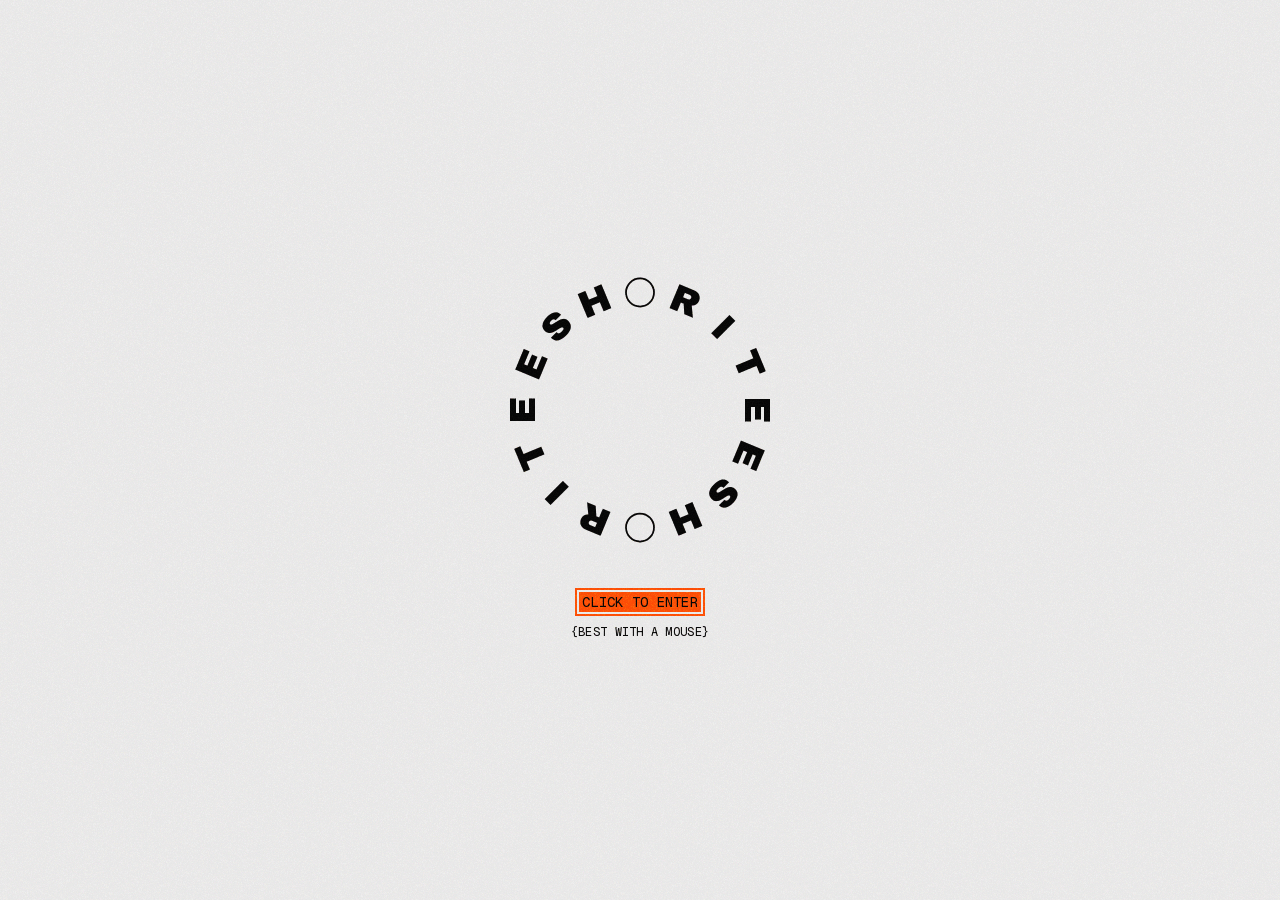
==== commit c67e9361: "deploy 6f73bab" ====
--- a/404/index.html
+++ b/404/index.html
@@ -1 +1 @@
-<!DOCTYPE html><!--XSuwU_MX7RVFGTcvga37V--><html lang="en"><head><meta charSet="utf-8"/><meta name="viewport" content="width=device-width, initial-scale=1"/><link rel="stylesheet" href="/_next/static/chunks/a9cc06f846c58216.css" data-precedence="next"/><link rel="stylesheet" href="/_next/static/chunks/a89b21faa2bf148f.css" data-precedence="next"/><link rel="preload" as="script" fetchPriority="low" href="/_next/static/chunks/f402a582c136d78f.js"/><script src="/_next/static/chunks/91adb7bdb9870c6a.js" async=""></script><script src="/_next/static/chunks/b7a3780483aba696.js" async=""></script><script src="/_next/static/chunks/3286a90db5baea98.js" async=""></script><script src="/_next/static/chunks/turbopack-1e8106f5658209a5.js" async=""></script><script src="/_next/static/chunks/5d99e5b4fa5c905b.js" async=""></script><script src="/_next/static/chunks/9efc8c238b36649e.js" async=""></script><script src="/_next/static/chunks/331bcca48c789d08.js" async=""></script><meta name="robots" content="noindex"/><meta name="next-size-adjust" content=""/><title>404: This page could not be found.</title><title>RITEESH THIRUVEEDHULA — AI ENGINEER</title><meta name="description" content="Riteesh Thiruveedhula, AI engineer in Hyderabad: ML pipelines, LLM systems and the interfaces on top."/><link rel="icon" href="/icon.png?icon.7b75e9c1.png" sizes="256x256" type="image/png"/><script>try{if(sessionStorage.getItem('rt-intro-seen'))document.documentElement.dataset.intro='done'}catch(e){}</script><script src="/_next/static/chunks/a6dad97d9634a72d.js" noModule=""></script></head><body class="geist_mono_8d43a2aa-module__8Li5zG__variable archivo_black_543ab441-module__92e_sG__variable rajdhani_635f1ec8-module__oWRXIG__variable orbitron_cd47e22e-module__xMtCMG__variable dm_sans_851d885b-module__2r4mZq__variable antialiased"><div hidden=""><!--$--><!--/$--></div><div class="intro fixed inset-0" style="z-index:var(--z-intro)"><div class="absolute inset-0 flex flex-col items-center justify-center gap-8 overflow-hidden bg-paper text-ink"><div class="w-[min(40vw,300px)]"><svg viewBox="0 0 1200 1200" role="img" aria-label="Riteesh" class="logo-spin block w-full"><circle cx="600" cy="130" r="56" fill="none" stroke="currentColor" stroke-width="7" transform="rotate(0 600 600)"></circle><text x="600" y="130" text-anchor="middle" dominant-baseline="central" font-family="var(--font-logo), Arial Black, sans-serif" font-size="150" fill="currentColor" transform="rotate(22.5 600 600)">R</text><text x="600" y="130" text-anchor="middle" dominant-baseline="central" font-family="var(--font-logo), Arial Black, sans-serif" font-size="150" fill="currentColor" transform="rotate(45 600 600)">I</text><text x="600" y="130" text-anchor="middle" dominant-baseline="central" font-family="var(--font-logo), Arial Black, sans-serif" font-size="150" fill="currentColor" transform="rotate(67.5 600 600)">T</text><text x="600" y="130" text-anchor="middle" dominant-baseline="central" font-family="var(--font-logo), Arial Black, sans-serif" font-size="150" fill="currentColor" transform="rotate(90 600 600)">E</text><text x="600" y="130" text-anchor="middle" dominant-baseline="central" font-family="var(--font-logo), Arial Black, sans-serif" font-size="150" fill="currentColor" transform="rotate(112.5 600 600)">E</text><text x="600" y="130" text-anchor="middle" dominant-baseline="central" font-family="var(--font-logo), Arial Black, sans-serif" font-size="150" fill="currentColor" transform="rotate(135 600 600)">S</text><text x="600" y="130" text-anchor="middle" dominant-baseline="central" font-family="var(--font-logo), Arial Black, sans-serif" font-size="150" fill="currentColor" transform="rotate(157.5 600 600)">H</text><circle cx="600" cy="130" r="56" fill="none" stroke="currentColor" stroke-width="7" transform="rotate(180 600 600)"></circle><text x="600" y="130" text-anchor="middle" dominant-baseline="central" font-family="var(--font-logo), Arial Black, sans-serif" font-size="150" fill="currentColor" transform="rotate(202.5 600 600)">R</text><text x="600" y="130" text-anchor="middle" dominant-baseline="central" font-family="var(--font-logo), Arial Black, sans-serif" font-size="150" fill="currentColor" transform="rotate(225 600 600)">I</text><text x="600" y="130" text-anchor="middle" dominant-baseline="central" font-family="var(--font-logo), Arial Black, sans-serif" font-size="150" fill="currentColor" transform="rotate(247.5 600 600)">T</text><text x="600" y="130" text-anchor="middle" dominant-baseline="central" font-family="var(--font-logo), Arial Black, sans-serif" font-size="150" fill="currentColor" transform="rotate(270 600 600)">E</text><text x="600" y="130" text-anchor="middle" dominant-baseline="central" font-family="var(--font-logo), Arial Black, sans-serif" font-size="150" fill="currentColor" transform="rotate(292.5 600 600)">E</text><text x="600" y="130" text-anchor="middle" dominant-baseline="central" font-family="var(--font-logo), Arial Black, sans-serif" font-size="150" fill="currentColor" transform="rotate(315 600 600)">S</text><text x="600" y="130" text-anchor="middle" dominant-baseline="central" font-family="var(--font-logo), Arial Black, sans-serif" font-size="150" fill="currentColor" transform="rotate(337.5 600 600)">H</text></svg></div><div class="flex flex-col items-center gap-3"><button type="button" autofocus="" data-scramble="true" class="hl cursor-pointer px-2 py-1 text-sm">CLICK TO ENTER</button><p class="text-xs">{BEST WITH A MOUSE}</p></div></div></div><div aria-hidden="true" class="fixed inset-0 bg-ink/60" style="z-index:var(--z-menu);opacity:0;visibility:hidden"></div><nav id="site-menu" aria-label="Menu" inert="" class="fixed inset-x-0 top-0 flex min-h-[48vh] flex-col justify-end gap-7 bg-ink px-[2.2vw] pb-[2.4vw] pt-32 text-[13px] font-medium leading-[1.45] text-paper" style="z-index:var(--z-menu);visibility:hidden"><div class="flex flex-wrap items-center gap-x-5 gap-y-2"><span class="w-32 md:w-[22vw]">{LINKS}</span><a data-scramble="true" class="px-1 hover:bg-accent hover:text-ink focus-visible:bg-accent focus-visible:text-ink" href="https://www.linkedin.com/in/riteesh2k6" target="_blank" rel="noopener">LKDN</a><a data-scramble="true" class="px-1 hover:bg-accent hover:text-ink focus-visible:bg-accent focus-visible:text-ink" href="https://github.com/Riteesh-2k6" target="_blank" rel="noopener">GH</a><a data-scramble="true" class="px-1 hover:bg-accent hover:text-ink focus-visible:bg-accent focus-visible:text-ink" href="mailto:riteesh.vnsp@gmail.com">MAIL</a></div><div class="flex flex-wrap items-end justify-between gap-4"><div class="flex items-center gap-x-5"><span class="w-32 md:w-[22vw]">{RESUME}</span><a data-scramble="true" class="px-1 hover:bg-accent hover:text-ink focus-visible:bg-accent focus-visible:text-ink" href="/resume.pdf" target="_blank" rel="noopener">VIEW PDF</a></div><button type="button" data-scramble="true" class="px-1 hover:bg-accent hover:text-ink focus-visible:bg-accent focus-visible:text-ink cursor-pointer">CONTACT</button></div></nav><header class="fixed inset-x-0 top-0 grid grid-cols-[1fr_auto] items-start px-[2.2vw] pt-[max(16px,1.6vw)] text-[11px] leading-[1.7] tracking-[0.2em] text-paper md:grid-cols-5" style="z-index:var(--z-header)"><a href="/" aria-label="Home" data-cursor-label="HOME" class="flex items-center gap-3 self-center"><svg viewBox="0 0 1200 1200" role="img" aria-label="Riteesh" aria-hidden="true" class="logo-spin block w-[max(44px,3.4vw)]"><circle cx="600" cy="130" r="56" fill="none" stroke="currentColor" stroke-width="7" transform="rotate(0 600 600)"></circle><text x="600" y="130" text-anchor="middle" dominant-baseline="central" font-family="var(--font-logo), Arial Black, sans-serif" font-size="150" fill="currentColor" transform="rotate(22.5 600 600)">R</text><text x="600" y="130" text-anchor="middle" dominant-baseline="central" font-family="var(--font-logo), Arial Black, sans-serif" font-size="150" fill="currentColor" transform="rotate(45 600 600)">I</text><text x="600" y="130" text-anchor="middle" dominant-baseline="central" font-family="var(--font-logo), Arial Black, sans-serif" font-size="150" fill="currentColor" transform="rotate(67.5 600 600)">T</text><text x="600" y="130" text-anchor="middle" dominant-baseline="central" font-family="var(--font-logo), Arial Black, sans-serif" font-size="150" fill="currentColor" transform="rotate(90 600 600)">E</text><text x="600" y="130" text-anchor="middle" dominant-baseline="central" font-family="var(--font-logo), Arial Black, sans-serif" font-size="150" fill="currentColor" transform="rotate(112.5 600 600)">E</text><text x="600" y="130" text-anchor="middle" dominant-baseline="central" font-family="var(--font-logo), Arial Black, sans-serif" font-size="150" fill="currentColor" transform="rotate(135 600 600)">S</text><text x="600" y="130" text-anchor="middle" dominant-baseline="central" font-family="var(--font-logo), Arial Black, sans-serif" font-size="150" fill="currentColor" transform="rotate(157.5 600 600)">H</text><circle cx="600" cy="130" r="56" fill="none" stroke="currentColor" stroke-width="7" transform="rotate(180 600 600)"></circle><text x="600" y="130" text-anchor="middle" dominant-baseline="central" font-family="var(--font-logo), Arial Black, sans-serif" font-size="150" fill="currentColor" transform="rotate(202.5 600 600)">R</text><text x="600" y="130" text-anchor="middle" dominant-baseline="central" font-family="var(--font-logo), Arial Black, sans-serif" font-size="150" fill="currentColor" transform="rotate(225 600 600)">I</text><text x="600" y="130" text-anchor="middle" dominant-baseline="central" font-family="var(--font-logo), Arial Black, sans-serif" font-size="150" fill="currentColor" transform="rotate(247.5 600 600)">T</text><text x="600" y="130" text-anchor="middle" dominant-baseline="central" font-family="var(--font-logo), Arial Black, sans-serif" font-size="150" fill="currentColor" transform="rotate(270 600 600)">E</text><text x="600" y="130" text-anchor="middle" dominant-baseline="central" font-family="var(--font-logo), Arial Black, sans-serif" font-size="150" fill="currentColor" transform="rotate(292.5 600 600)">E</text><text x="600" y="130" text-anchor="middle" dominant-baseline="central" font-family="var(--font-logo), Arial Black, sans-serif" font-size="150" fill="currentColor" transform="rotate(315 600 600)">S</text><text x="600" y="130" text-anchor="middle" dominant-baseline="central" font-family="var(--font-logo), Arial Black, sans-serif" font-size="150" fill="currentColor" transform="rotate(337.5 600 600)">H</text></svg><span class="[text-shadow:0_0_6px_#000,0_0_2px_#000] font-tech text-[15px] font-bold tracking-normal">RITEESH VNSP</span></a><p class="hidden self-center md:block"><span class="[text-shadow:0_0_6px_#000,0_0_2px_#000] text-paper/70">PORTFOLIO - <span class="text-paper">V2</span></span></p><div class="hidden gap-5 self-center md:flex"></div><p class="hidden text-paper/70 md:block"><span class="[text-shadow:0_0_6px_#000,0_0_2px_#000]">HYDERABAD, IN</span><br/><span class="[text-shadow:0_0_6px_#000,0_0_2px_#000]"> </span></p><div class="flex items-start justify-between gap-4"><p class="hidden text-paper/70 md:block"><span class="[text-shadow:0_0_6px_#000,0_0_2px_#000]">17°23&#x27;06.0&quot;N</span><br/><span class="[text-shadow:0_0_6px_#000,0_0_2px_#000]">78°29&#x27;12.0&quot;E</span></p><button type="button" aria-expanded="false" aria-controls="site-menu" class="relative cursor-pointer bg-surface px-[1.4em] py-[0.6em] font-tech text-[15px] font-bold tracking-normal text-paper"><span aria-hidden="true" class="absolute left-0 top-0 h-2 w-2 border-l-2 border-t-2 border-accent"></span><span aria-hidden="true" class="absolute bottom-0 right-0 h-2 w-2 border-b-2 border-r-2 border-accent"></span><span data-scramble="true">MENU</span></button></div></header><div style="font-family:system-ui,&quot;Segoe UI&quot;,Roboto,Helvetica,Arial,sans-serif,&quot;Apple Color Emoji&quot;,&quot;Segoe UI Emoji&quot;;height:100vh;text-align:center;display:flex;flex-direction:column;align-items:center;justify-content:center"><div><style>body{color:#000;background:#fff;margin:0}.next-error-h1{border-right:1px solid rgba(0,0,0,.3)}@media (prefers-color-scheme:dark){body{color:#fff;background:#000}.next-error-h1{border-right:1px solid rgba(255,255,255,.3)}}</style><h1 class="next-error-h1" style="display:inline-block;margin:0 20px 0 0;padding:0 23px 0 0;font-size:24px;font-weight:500;vertical-align:top;line-height:49px">404</h1><div style="display:inline-block"><h2 style="font-size:14px;font-weight:400;line-height:49px;margin:0">This page could not be found.</h2></div></div></div><!--$--><!--/$--><canvas aria-hidden="true" class="pointer-events-none fixed inset-0 h-screen w-screen" style="z-index:var(--z-transition)"></canvas><script src="/_next/static/chunks/f402a582c136d78f.js" id="_R_" async=""></script><script>(self.__next_f=self.__next_f||[]).push([0])</script><script>self.__next_f.push([1,"1:\"$Sreact.fragment\"\n2:I[65971,[\"/_next/static/chunks/5d99e5b4fa5c905b.js\",\"/_next/static/chunks/9efc8c238b36649e.js\"],\"default\"]\n3:I[34380,[\"/_next/static/chunks/5d99e5b4fa5c905b.js\",\"/_next/static/chunks/9efc8c238b36649e.js\"],\"default\"]\n4:I[57097,[\"/_next/static/chunks/5d99e5b4fa5c905b.js\",\"/_next/static/chunks/9efc8c238b36649e.js\"],\"default\"]\n5:I[84934,[\"/_next/static/chunks/5d99e5b4fa5c905b.js\",\"/_next/static/chunks/9efc8c238b36649e.js\"],\"TransitionProvider\"]\n6:I[40120,[\"/_next/static/chunks/5d99e5b4fa5c905b.js\",\"/_next/static/chunks/9efc8c238b36649e.js\"],\"default\"]\n7:I[47048,[\"/_next/static/chunks/5d99e5b4fa5c905b.js\",\"/_next/static/chunks/9efc8c238b36649e.js\"],\"default\"]\n8:I[39756,[\"/_next/static/chunks/331bcca48c789d08.js\"],\"default\"]\n9:I[37457,[\"/_next/static/chunks/331bcca48c789d08.js\"],\"default\"]\na:I[97367,[\"/_next/static/chunks/331bcca48c789d08.js\"],\"OutletBoundary\"]\nc:I[11533,[\"/_next/static/chunks/331bcca48c789d08.js\"],\"AsyncMetadataOutlet\"]\ne:I[97367,[\"/_next/static/chunks/331bcca48c789d08.js\"],\"ViewportBoundary\"]\n10:I[97367,[\"/_next/static/chunks/331bcca48c789d08.js\"],\"MetadataBoundary\"]\n11:\"$Sreact.suspense\"\n13:I[68027,[\"/_next/static/chunks/331bcca48c789d08.js\"],\"default\"]\n:HL[\"/_next/static/chunks/a9cc06f846c58216.css\",\"style\"]\n:HL[\"/_next/static/chunks/a89b21faa2bf148f.css\",\"style\"]\n"])</script><script>self.__next_f.push([1,"0:{\"P\":null,\"b\":\"XSuwU_MX7RVFGTcvga37V\",\"p\":\"\",\"c\":[\"\",\"_not-found\",\"\"],\"i\":false,\"f\":[[[\"\",{\"children\":[\"/_not-found\",{\"children\":[\"__PAGE__\",{}]}]},\"$undefined\",\"$undefined\",true],[\"\",[\"$\",\"$1\",\"c\",{\"children\":[[[\"$\",\"link\",\"0\",{\"rel\":\"stylesheet\",\"href\":\"/_next/static/chunks/a9cc06f846c58216.css\",\"precedence\":\"next\",\"crossOrigin\":\"$undefined\",\"nonce\":\"$undefined\"}],[\"$\",\"link\",\"1\",{\"rel\":\"stylesheet\",\"href\":\"/_next/static/chunks/a89b21faa2bf148f.css\",\"precedence\":\"next\",\"crossOrigin\":\"$undefined\",\"nonce\":\"$undefined\"}],[\"$\",\"script\",\"script-0\",{\"src\":\"/_next/static/chunks/5d99e5b4fa5c905b.js\",\"async\":true,\"nonce\":\"$undefined\"}],[\"$\",\"script\",\"script-1\",{\"src\":\"/_next/static/chunks/9efc8c238b36649e.js\",\"async\":true,\"nonce\":\"$undefined\"}]],[\"$\",\"html\",null,{\"lang\":\"en\",\"suppressHydrationWarning\":true,\"children\":[[\"$\",\"head\",null,{\"children\":[\"$\",\"script\",null,{\"dangerouslySetInnerHTML\":{\"__html\":\"try{if(sessionStorage.getItem('rt-intro-seen'))document.documentElement.dataset.intro='done'}catch(e){}\"}}]}],[\"$\",\"body\",null,{\"className\":\"geist_mono_8d43a2aa-module__8Li5zG__variable archivo_black_543ab441-module__92e_sG__variable rajdhani_635f1ec8-module__oWRXIG__variable orbitron_cd47e22e-module__xMtCMG__variable dm_sans_851d885b-module__2r4mZq__variable antialiased\",\"children\":[[\"$\",\"$L2\",null,{}],[\"$\",\"$L3\",null,{}],[\"$\",\"$L4\",null,{\"targetSelector\":\"a, button, [role='button'], [data-cursor-label]\",\"matchRadius\":false}],[\"$\",\"$L5\",null,{\"children\":[[\"$\",\"$L6\",null,{}],[\"$\",\"$L7\",null,{}],[\"$\",\"$L8\",null,{\"parallelRouterKey\":\"children\",\"error\":\"$undefined\",\"errorStyles\":\"$undefined\",\"errorScripts\":\"$undefined\",\"template\":[\"$\",\"$L9\",null,{}],\"templateStyles\":\"$undefined\",\"templateScripts\":\"$undefined\",\"notFound\":[[[\"$\",\"title\",null,{\"children\":\"404: This page could not be found.\"}],[\"$\",\"div\",null,{\"style\":{\"fontFamily\":\"system-ui,\\\"Segoe UI\\\",Roboto,Helvetica,Arial,sans-serif,\\\"Apple Color Emoji\\\",\\\"Segoe UI Emoji\\\"\",\"height\":\"100vh\",\"textAlign\":\"center\",\"display\":\"flex\",\"flexDirection\":\"column\",\"alignItems\":\"center\",\"justifyContent\":\"center\"},\"children\":[\"$\",\"div\",null,{\"children\":[[\"$\",\"style\",null,{\"dangerouslySetInnerHTML\":{\"__html\":\"body{color:#000;background:#fff;margin:0}.next-error-h1{border-right:1px solid rgba(0,0,0,.3)}@media (prefers-color-scheme:dark){body{color:#fff;background:#000}.next-error-h1{border-right:1px solid rgba(255,255,255,.3)}}\"}}],[\"$\",\"h1\",null,{\"className\":\"next-error-h1\",\"style\":{\"display\":\"inline-block\",\"margin\":\"0 20px 0 0\",\"padding\":\"0 23px 0 0\",\"fontSize\":24,\"fontWeight\":500,\"verticalAlign\":\"top\",\"lineHeight\":\"49px\"},\"children\":404}],[\"$\",\"div\",null,{\"style\":{\"display\":\"inline-block\"},\"children\":[\"$\",\"h2\",null,{\"style\":{\"fontSize\":14,\"fontWeight\":400,\"lineHeight\":\"49px\",\"margin\":0},\"children\":\"This page could not be found.\"}]}]]}]}]],[]],\"forbidden\":\"$undefined\",\"unauthorized\":\"$undefined\"}]]}]]}]]}]]}],{\"children\":[\"/_not-found\",[\"$\",\"$1\",\"c\",{\"children\":[null,[\"$\",\"$L8\",null,{\"parallelRouterKey\":\"children\",\"error\":\"$undefined\",\"errorStyles\":\"$undefined\",\"errorScripts\":\"$undefined\",\"template\":[\"$\",\"$L9\",null,{}],\"templateStyles\":\"$undefined\",\"templateScripts\":\"$undefined\",\"notFound\":\"$undefined\",\"forbidden\":\"$undefined\",\"unauthorized\":\"$undefined\"}]]}],{\"children\":[\"__PAGE__\",[\"$\",\"$1\",\"c\",{\"children\":[[[\"$\",\"title\",null,{\"children\":\"404: This page could not be found.\"}],[\"$\",\"div\",null,{\"style\":\"$0:f:0:1:1:props:children:1:props:children:1:props:children:3:props:children:2:props:notFound:0:1:props:style\",\"children\":[\"$\",\"div\",null,{\"children\":[[\"$\",\"style\",null,{\"dangerouslySetInnerHTML\":{\"__html\":\"body{color:#000;background:#fff;margin:0}.next-error-h1{border-right:1px solid rgba(0,0,0,.3)}@media (prefers-color-scheme:dark){body{color:#fff;background:#000}.next-error-h1{border-right:1px solid rgba(255,255,255,.3)}}\"}}],[\"$\",\"h1\",null,{\"className\":\"next-error-h1\",\"style\":\"$0:f:0:1:1:props:children:1:props:children:1:props:children:3:props:children:2:props:notFound:0:1:props:children:props:children:1:props:style\",\"children\":404}],[\"$\",\"div\",null,{\"style\":\"$0:f:0:1:1:props:children:1:props:children:1:props:children:3:props:children:2:props:notFound:0:1:props:children:props:children:2:props:style\",\"children\":[\"$\",\"h2\",null,{\"style\":\"$0:f:0:1:1:props:children:1:props:children:1:props:children:3:props:children:2:props:notFound:0:1:props:children:props:children:2:props:children:props:style\",\"children\":\"This page could not be found.\"}]}]]}]}]],null,[\"$\",\"$La\",null,{\"children\":[\"$Lb\",[\"$\",\"$Lc\",null,{\"promise\":\"$@d\"}]]}]]}],{},null,false]},null,false]},null,false],[\"$\",\"$1\",\"h\",{\"children\":[[\"$\",\"meta\",null,{\"name\":\"robots\",\"content\":\"noindex\"}],[[\"$\",\"$Le\",null,{\"children\":\"$Lf\"}],[\"$\",\"meta\",null,{\"name\":\"next-size-adjust\",\"content\":\"\"}]],[\"$\",\"$L10\",null,{\"children\":[\"$\",\"div\",null,{\"hidden\":true,\"children\":[\"$\",\"$11\",null,{\"fallback\":null,\"children\":\"$L12\"}]}]}]]}],false]],\"m\":\"$undefined\",\"G\":[\"$13\",\"$undefined\"],\"s\":false,\"S\":true}\n"])</script><script>self.__next_f.push([1,"f:[[\"$\",\"meta\",\"0\",{\"charSet\":\"utf-8\"}],[\"$\",\"meta\",\"1\",{\"name\":\"viewport\",\"content\":\"width=device-width, initial-scale=1\"}]]\nb:null\n"])</script><script>self.__next_f.push([1,"14:I[27201,[\"/_next/static/chunks/331bcca48c789d08.js\"],\"IconMark\"]\nd:{\"metadata\":[[\"$\",\"title\",\"0\",{\"children\":\"RITEESH THIRUVEEDHULA — AI ENGINEER\"}],[\"$\",\"meta\",\"1\",{\"name\":\"description\",\"content\":\"Riteesh Thiruveedhula, AI engineer in Hyderabad: ML pipelines, LLM systems and the interfaces on top.\"}],[\"$\",\"link\",\"2\",{\"rel\":\"icon\",\"href\":\"/icon.png?icon.7b75e9c1.png\",\"sizes\":\"256x256\",\"type\":\"image/png\"}],[\"$\",\"$L14\",\"3\",{}]],\"error\":null,\"digest\":\"$undefined\"}\n"])</script><script>self.__next_f.push([1,"12:\"$d:metadata\"\n"])</script></body></html>+<!DOCTYPE html><!--_IreKO9elagwMQ75sV_ud--><html lang="en"><head><meta charSet="utf-8"/><meta name="viewport" content="width=device-width, initial-scale=1"/><link rel="stylesheet" href="/_next/static/chunks/a9cc06f846c58216.css" data-precedence="next"/><link rel="stylesheet" href="/_next/static/chunks/a89b21faa2bf148f.css" data-precedence="next"/><link rel="preload" as="script" fetchPriority="low" href="/_next/static/chunks/f402a582c136d78f.js"/><script src="/_next/static/chunks/91adb7bdb9870c6a.js" async=""></script><script src="/_next/static/chunks/b7a3780483aba696.js" async=""></script><script src="/_next/static/chunks/3286a90db5baea98.js" async=""></script><script src="/_next/static/chunks/turbopack-1e8106f5658209a5.js" async=""></script><script src="/_next/static/chunks/c95ca274df999c45.js" async=""></script><script src="/_next/static/chunks/9efc8c238b36649e.js" async=""></script><script src="/_next/static/chunks/331bcca48c789d08.js" async=""></script><meta name="robots" content="noindex"/><meta name="next-size-adjust" content=""/><title>404: This page could not be found.</title><title>RITEESH THIRUVEEDHULA — AI ENGINEER</title><meta name="description" content="Riteesh Thiruveedhula, AI engineer in Hyderabad: ML pipelines, LLM systems and the interfaces on top."/><link rel="icon" href="/icon.png?icon.7b75e9c1.png" sizes="256x256" type="image/png"/><script>try{if(sessionStorage.getItem('rt-intro-seen'))document.documentElement.dataset.intro='done'}catch(e){}</script><script src="/_next/static/chunks/a6dad97d9634a72d.js" noModule=""></script></head><body class="geist_mono_8d43a2aa-module__8Li5zG__variable archivo_black_543ab441-module__92e_sG__variable rajdhani_635f1ec8-module__oWRXIG__variable orbitron_cd47e22e-module__xMtCMG__variable dm_sans_851d885b-module__2r4mZq__variable antialiased"><div hidden=""><!--$--><!--/$--></div><div class="intro fixed inset-0" style="z-index:var(--z-intro)"><div class="absolute inset-0 flex flex-col items-center justify-center gap-8 overflow-hidden bg-paper text-ink"><div class="w-[min(40vw,300px)]"><svg viewBox="0 0 1200 1200" role="img" aria-label="Riteesh" class="logo-spin block w-full"><circle cx="600" cy="130" r="56" fill="none" stroke="currentColor" stroke-width="7" transform="rotate(0 600 600)"></circle><text x="600" y="130" text-anchor="middle" dominant-baseline="central" font-family="var(--font-logo), Arial Black, sans-serif" font-size="150" fill="currentColor" transform="rotate(22.5 600 600)">R</text><text x="600" y="130" text-anchor="middle" dominant-baseline="central" font-family="var(--font-logo), Arial Black, sans-serif" font-size="150" fill="currentColor" transform="rotate(45 600 600)">I</text><text x="600" y="130" text-anchor="middle" dominant-baseline="central" font-family="var(--font-logo), Arial Black, sans-serif" font-size="150" fill="currentColor" transform="rotate(67.5 600 600)">T</text><text x="600" y="130" text-anchor="middle" dominant-baseline="central" font-family="var(--font-logo), Arial Black, sans-serif" font-size="150" fill="currentColor" transform="rotate(90 600 600)">E</text><text x="600" y="130" text-anchor="middle" dominant-baseline="central" font-family="var(--font-logo), Arial Black, sans-serif" font-size="150" fill="currentColor" transform="rotate(112.5 600 600)">E</text><text x="600" y="130" text-anchor="middle" dominant-baseline="central" font-family="var(--font-logo), Arial Black, sans-serif" font-size="150" fill="currentColor" transform="rotate(135 600 600)">S</text><text x="600" y="130" text-anchor="middle" dominant-baseline="central" font-family="var(--font-logo), Arial Black, sans-serif" font-size="150" fill="currentColor" transform="rotate(157.5 600 600)">H</text><circle cx="600" cy="130" r="56" fill="none" stroke="currentColor" stroke-width="7" transform="rotate(180 600 600)"></circle><text x="600" y="130" text-anchor="middle" dominant-baseline="central" font-family="var(--font-logo), Arial Black, sans-serif" font-size="150" fill="currentColor" transform="rotate(202.5 600 600)">R</text><text x="600" y="130" text-anchor="middle" dominant-baseline="central" font-family="var(--font-logo), Arial Black, sans-serif" font-size="150" fill="currentColor" transform="rotate(225 600 600)">I</text><text x="600" y="130" text-anchor="middle" dominant-baseline="central" font-family="var(--font-logo), Arial Black, sans-serif" font-size="150" fill="currentColor" transform="rotate(247.5 600 600)">T</text><text x="600" y="130" text-anchor="middle" dominant-baseline="central" font-family="var(--font-logo), Arial Black, sans-serif" font-size="150" fill="currentColor" transform="rotate(270 600 600)">E</text><text x="600" y="130" text-anchor="middle" dominant-baseline="central" font-family="var(--font-logo), Arial Black, sans-serif" font-size="150" fill="currentColor" transform="rotate(292.5 600 600)">E</text><text x="600" y="130" text-anchor="middle" dominant-baseline="central" font-family="var(--font-logo), Arial Black, sans-serif" font-size="150" fill="currentColor" transform="rotate(315 600 600)">S</text><text x="600" y="130" text-anchor="middle" dominant-baseline="central" font-family="var(--font-logo), Arial Black, sans-serif" font-size="150" fill="currentColor" transform="rotate(337.5 600 600)">H</text></svg></div><div class="flex flex-col items-center gap-3"><button type="button" autofocus="" data-scramble="true" class="hl cursor-pointer px-2 py-1 text-sm">CLICK TO ENTER</button><p class="text-xs">{BEST WITH A MOUSE}</p></div></div></div><div aria-hidden="true" class="fixed inset-0 bg-ink/60" style="z-index:var(--z-menu);opacity:0;visibility:hidden"></div><nav id="site-menu" aria-label="Menu" inert="" class="fixed inset-x-0 top-0 flex min-h-[48vh] flex-col justify-end gap-7 bg-ink px-[2.2vw] pb-[2.4vw] pt-32 text-[13px] font-medium leading-[1.45] text-paper" style="z-index:var(--z-menu);visibility:hidden"><div class="flex flex-wrap items-center gap-x-5 gap-y-2"><span class="w-32 md:w-[22vw]">{LINKS}</span><a data-scramble="true" class="px-1 hover:bg-accent hover:text-ink focus-visible:bg-accent focus-visible:text-ink" href="https://www.linkedin.com/in/riteesh2k6" target="_blank" rel="noopener">LKDN</a><a data-scramble="true" class="px-1 hover:bg-accent hover:text-ink focus-visible:bg-accent focus-visible:text-ink" href="https://github.com/Riteesh-2k6" target="_blank" rel="noopener">GH</a><a data-scramble="true" class="px-1 hover:bg-accent hover:text-ink focus-visible:bg-accent focus-visible:text-ink" href="mailto:riteesh.vnsp@gmail.com">MAIL</a></div><div class="flex flex-wrap items-end justify-between gap-4"><div class="flex items-center gap-x-5"><span class="w-32 md:w-[22vw]">{RESUME}</span><a data-scramble="true" class="px-1 hover:bg-accent hover:text-ink focus-visible:bg-accent focus-visible:text-ink" href="/resume.pdf" target="_blank" rel="noopener">VIEW PDF</a></div><button type="button" data-scramble="true" class="px-1 hover:bg-accent hover:text-ink focus-visible:bg-accent focus-visible:text-ink cursor-pointer">CONTACT</button></div></nav><header class="fixed inset-x-0 top-0 grid grid-cols-[1fr_auto] items-start px-[2.2vw] pt-[max(16px,1.6vw)] text-[11px] leading-[1.7] tracking-[0.2em] text-paper md:grid-cols-5" style="z-index:var(--z-header)"><a href="/" aria-label="Home" data-cursor-label="HOME" class="flex items-center gap-3 self-center"><svg viewBox="0 0 1200 1200" role="img" aria-label="Riteesh" aria-hidden="true" class="logo-spin block w-[max(44px,3.4vw)]"><circle cx="600" cy="130" r="56" fill="none" stroke="currentColor" stroke-width="7" transform="rotate(0 600 600)"></circle><text x="600" y="130" text-anchor="middle" dominant-baseline="central" font-family="var(--font-logo), Arial Black, sans-serif" font-size="150" fill="currentColor" transform="rotate(22.5 600 600)">R</text><text x="600" y="130" text-anchor="middle" dominant-baseline="central" font-family="var(--font-logo), Arial Black, sans-serif" font-size="150" fill="currentColor" transform="rotate(45 600 600)">I</text><text x="600" y="130" text-anchor="middle" dominant-baseline="central" font-family="var(--font-logo), Arial Black, sans-serif" font-size="150" fill="currentColor" transform="rotate(67.5 600 600)">T</text><text x="600" y="130" text-anchor="middle" dominant-baseline="central" font-family="var(--font-logo), Arial Black, sans-serif" font-size="150" fill="currentColor" transform="rotate(90 600 600)">E</text><text x="600" y="130" text-anchor="middle" dominant-baseline="central" font-family="var(--font-logo), Arial Black, sans-serif" font-size="150" fill="currentColor" transform="rotate(112.5 600 600)">E</text><text x="600" y="130" text-anchor="middle" dominant-baseline="central" font-family="var(--font-logo), Arial Black, sans-serif" font-size="150" fill="currentColor" transform="rotate(135 600 600)">S</text><text x="600" y="130" text-anchor="middle" dominant-baseline="central" font-family="var(--font-logo), Arial Black, sans-serif" font-size="150" fill="currentColor" transform="rotate(157.5 600 600)">H</text><circle cx="600" cy="130" r="56" fill="none" stroke="currentColor" stroke-width="7" transform="rotate(180 600 600)"></circle><text x="600" y="130" text-anchor="middle" dominant-baseline="central" font-family="var(--font-logo), Arial Black, sans-serif" font-size="150" fill="currentColor" transform="rotate(202.5 600 600)">R</text><text x="600" y="130" text-anchor="middle" dominant-baseline="central" font-family="var(--font-logo), Arial Black, sans-serif" font-size="150" fill="currentColor" transform="rotate(225 600 600)">I</text><text x="600" y="130" text-anchor="middle" dominant-baseline="central" font-family="var(--font-logo), Arial Black, sans-serif" font-size="150" fill="currentColor" transform="rotate(247.5 600 600)">T</text><text x="600" y="130" text-anchor="middle" dominant-baseline="central" font-family="var(--font-logo), Arial Black, sans-serif" font-size="150" fill="currentColor" transform="rotate(270 600 600)">E</text><text x="600" y="130" text-anchor="middle" dominant-baseline="central" font-family="var(--font-logo), Arial Black, sans-serif" font-size="150" fill="currentColor" transform="rotate(292.5 600 600)">E</text><text x="600" y="130" text-anchor="middle" dominant-baseline="central" font-family="var(--font-logo), Arial Black, sans-serif" font-size="150" fill="currentColor" transform="rotate(315 600 600)">S</text><text x="600" y="130" text-anchor="middle" dominant-baseline="central" font-family="var(--font-logo), Arial Black, sans-serif" font-size="150" fill="currentColor" transform="rotate(337.5 600 600)">H</text></svg><span class="[text-shadow:0_0_6px_#000,0_0_2px_#000] font-tech text-[15px] font-bold tracking-normal">RITEESH VNSP</span></a><p class="hidden self-center md:block"><span class="[text-shadow:0_0_6px_#000,0_0_2px_#000] text-paper/70">PORTFOLIO - <span class="text-paper">V2</span></span></p><div class="hidden gap-5 self-center md:flex"></div><p class="hidden text-paper/70 md:block"><span class="[text-shadow:0_0_6px_#000,0_0_2px_#000]">HYDERABAD, IN</span><br/><span class="[text-shadow:0_0_6px_#000,0_0_2px_#000]"> </span></p><div class="flex items-start justify-between gap-4"><p class="hidden text-paper/70 md:block"><span class="[text-shadow:0_0_6px_#000,0_0_2px_#000]">17°23&#x27;06.0&quot;N</span><br/><span class="[text-shadow:0_0_6px_#000,0_0_2px_#000]">78°29&#x27;12.0&quot;E</span></p><button type="button" aria-expanded="false" aria-controls="site-menu" class="relative cursor-pointer bg-surface px-[1.4em] py-[0.6em] font-tech text-[15px] font-bold tracking-normal text-paper"><span aria-hidden="true" class="absolute left-0 top-0 h-2 w-2 border-l-2 border-t-2 border-accent"></span><span aria-hidden="true" class="absolute bottom-0 right-0 h-2 w-2 border-b-2 border-r-2 border-accent"></span><span data-scramble="true">MENU</span></button></div></header><div style="font-family:system-ui,&quot;Segoe UI&quot;,Roboto,Helvetica,Arial,sans-serif,&quot;Apple Color Emoji&quot;,&quot;Segoe UI Emoji&quot;;height:100vh;text-align:center;display:flex;flex-direction:column;align-items:center;justify-content:center"><div><style>body{color:#000;background:#fff;margin:0}.next-error-h1{border-right:1px solid rgba(0,0,0,.3)}@media (prefers-color-scheme:dark){body{color:#fff;background:#000}.next-error-h1{border-right:1px solid rgba(255,255,255,.3)}}</style><h1 class="next-error-h1" style="display:inline-block;margin:0 20px 0 0;padding:0 23px 0 0;font-size:24px;font-weight:500;vertical-align:top;line-height:49px">404</h1><div style="display:inline-block"><h2 style="font-size:14px;font-weight:400;line-height:49px;margin:0">This page could not be found.</h2></div></div></div><!--$--><!--/$--><canvas aria-hidden="true" class="pointer-events-none fixed inset-0 h-screen w-screen" style="z-index:var(--z-transition)"></canvas><script src="/_next/static/chunks/f402a582c136d78f.js" id="_R_" async=""></script><script>(self.__next_f=self.__next_f||[]).push([0])</script><script>self.__next_f.push([1,"1:\"$Sreact.fragment\"\n2:I[65971,[\"/_next/static/chunks/c95ca274df999c45.js\",\"/_next/static/chunks/9efc8c238b36649e.js\"],\"default\"]\n3:I[34380,[\"/_next/static/chunks/c95ca274df999c45.js\",\"/_next/static/chunks/9efc8c238b36649e.js\"],\"default\"]\n4:I[57097,[\"/_next/static/chunks/c95ca274df999c45.js\",\"/_next/static/chunks/9efc8c238b36649e.js\"],\"default\"]\n5:I[84934,[\"/_next/static/chunks/c95ca274df999c45.js\",\"/_next/static/chunks/9efc8c238b36649e.js\"],\"TransitionProvider\"]\n6:I[40120,[\"/_next/static/chunks/c95ca274df999c45.js\",\"/_next/static/chunks/9efc8c238b36649e.js\"],\"default\"]\n7:I[47048,[\"/_next/static/chunks/c95ca274df999c45.js\",\"/_next/static/chunks/9efc8c238b36649e.js\"],\"default\"]\n8:I[39756,[\"/_next/static/chunks/331bcca48c789d08.js\"],\"default\"]\n9:I[37457,[\"/_next/static/chunks/331bcca48c789d08.js\"],\"default\"]\na:I[97367,[\"/_next/static/chunks/331bcca48c789d08.js\"],\"OutletBoundary\"]\nc:I[11533,[\"/_next/static/chunks/331bcca48c789d08.js\"],\"AsyncMetadataOutlet\"]\ne:I[97367,[\"/_next/static/chunks/331bcca48c789d08.js\"],\"ViewportBoundary\"]\n10:I[97367,[\"/_next/static/chunks/331bcca48c789d08.js\"],\"MetadataBoundary\"]\n11:\"$Sreact.suspense\"\n13:I[68027,[\"/_next/static/chunks/331bcca48c789d08.js\"],\"default\"]\n:HL[\"/_next/static/chunks/a9cc06f846c58216.css\",\"style\"]\n:HL[\"/_next/static/chunks/a89b21faa2bf148f.css\",\"style\"]\n"])</script><script>self.__next_f.push([1,"0:{\"P\":null,\"b\":\"-IreKO9elagwMQ75sV_ud\",\"p\":\"\",\"c\":[\"\",\"_not-found\",\"\"],\"i\":false,\"f\":[[[\"\",{\"children\":[\"/_not-found\",{\"children\":[\"__PAGE__\",{}]}]},\"$undefined\",\"$undefined\",true],[\"\",[\"$\",\"$1\",\"c\",{\"children\":[[[\"$\",\"link\",\"0\",{\"rel\":\"stylesheet\",\"href\":\"/_next/static/chunks/a9cc06f846c58216.css\",\"precedence\":\"next\",\"crossOrigin\":\"$undefined\",\"nonce\":\"$undefined\"}],[\"$\",\"link\",\"1\",{\"rel\":\"stylesheet\",\"href\":\"/_next/static/chunks/a89b21faa2bf148f.css\",\"precedence\":\"next\",\"crossOrigin\":\"$undefined\",\"nonce\":\"$undefined\"}],[\"$\",\"script\",\"script-0\",{\"src\":\"/_next/static/chunks/c95ca274df999c45.js\",\"async\":true,\"nonce\":\"$undefined\"}],[\"$\",\"script\",\"script-1\",{\"src\":\"/_next/static/chunks/9efc8c238b36649e.js\",\"async\":true,\"nonce\":\"$undefined\"}]],[\"$\",\"html\",null,{\"lang\":\"en\",\"suppressHydrationWarning\":true,\"children\":[[\"$\",\"head\",null,{\"children\":[\"$\",\"script\",null,{\"dangerouslySetInnerHTML\":{\"__html\":\"try{if(sessionStorage.getItem('rt-intro-seen'))document.documentElement.dataset.intro='done'}catch(e){}\"}}]}],[\"$\",\"body\",null,{\"className\":\"geist_mono_8d43a2aa-module__8Li5zG__variable archivo_black_543ab441-module__92e_sG__variable rajdhani_635f1ec8-module__oWRXIG__variable orbitron_cd47e22e-module__xMtCMG__variable dm_sans_851d885b-module__2r4mZq__variable antialiased\",\"children\":[[\"$\",\"$L2\",null,{}],[\"$\",\"$L3\",null,{}],[\"$\",\"$L4\",null,{\"targetSelector\":\"a, button, [role='button'], [data-cursor-label]\",\"matchRadius\":false}],[\"$\",\"$L5\",null,{\"children\":[[\"$\",\"$L6\",null,{}],[\"$\",\"$L7\",null,{}],[\"$\",\"$L8\",null,{\"parallelRouterKey\":\"children\",\"error\":\"$undefined\",\"errorStyles\":\"$undefined\",\"errorScripts\":\"$undefined\",\"template\":[\"$\",\"$L9\",null,{}],\"templateStyles\":\"$undefined\",\"templateScripts\":\"$undefined\",\"notFound\":[[[\"$\",\"title\",null,{\"children\":\"404: This page could not be found.\"}],[\"$\",\"div\",null,{\"style\":{\"fontFamily\":\"system-ui,\\\"Segoe UI\\\",Roboto,Helvetica,Arial,sans-serif,\\\"Apple Color Emoji\\\",\\\"Segoe UI Emoji\\\"\",\"height\":\"100vh\",\"textAlign\":\"center\",\"display\":\"flex\",\"flexDirection\":\"column\",\"alignItems\":\"center\",\"justifyContent\":\"center\"},\"children\":[\"$\",\"div\",null,{\"children\":[[\"$\",\"style\",null,{\"dangerouslySetInnerHTML\":{\"__html\":\"body{color:#000;background:#fff;margin:0}.next-error-h1{border-right:1px solid rgba(0,0,0,.3)}@media (prefers-color-scheme:dark){body{color:#fff;background:#000}.next-error-h1{border-right:1px solid rgba(255,255,255,.3)}}\"}}],[\"$\",\"h1\",null,{\"className\":\"next-error-h1\",\"style\":{\"display\":\"inline-block\",\"margin\":\"0 20px 0 0\",\"padding\":\"0 23px 0 0\",\"fontSize\":24,\"fontWeight\":500,\"verticalAlign\":\"top\",\"lineHeight\":\"49px\"},\"children\":404}],[\"$\",\"div\",null,{\"style\":{\"display\":\"inline-block\"},\"children\":[\"$\",\"h2\",null,{\"style\":{\"fontSize\":14,\"fontWeight\":400,\"lineHeight\":\"49px\",\"margin\":0},\"children\":\"This page could not be found.\"}]}]]}]}]],[]],\"forbidden\":\"$undefined\",\"unauthorized\":\"$undefined\"}]]}]]}]]}]]}],{\"children\":[\"/_not-found\",[\"$\",\"$1\",\"c\",{\"children\":[null,[\"$\",\"$L8\",null,{\"parallelRouterKey\":\"children\",\"error\":\"$undefined\",\"errorStyles\":\"$undefined\",\"errorScripts\":\"$undefined\",\"template\":[\"$\",\"$L9\",null,{}],\"templateStyles\":\"$undefined\",\"templateScripts\":\"$undefined\",\"notFound\":\"$undefined\",\"forbidden\":\"$undefined\",\"unauthorized\":\"$undefined\"}]]}],{\"children\":[\"__PAGE__\",[\"$\",\"$1\",\"c\",{\"children\":[[[\"$\",\"title\",null,{\"children\":\"404: This page could not be found.\"}],[\"$\",\"div\",null,{\"style\":\"$0:f:0:1:1:props:children:1:props:children:1:props:children:3:props:children:2:props:notFound:0:1:props:style\",\"children\":[\"$\",\"div\",null,{\"children\":[[\"$\",\"style\",null,{\"dangerouslySetInnerHTML\":{\"__html\":\"body{color:#000;background:#fff;margin:0}.next-error-h1{border-right:1px solid rgba(0,0,0,.3)}@media (prefers-color-scheme:dark){body{color:#fff;background:#000}.next-error-h1{border-right:1px solid rgba(255,255,255,.3)}}\"}}],[\"$\",\"h1\",null,{\"className\":\"next-error-h1\",\"style\":\"$0:f:0:1:1:props:children:1:props:children:1:props:children:3:props:children:2:props:notFound:0:1:props:children:props:children:1:props:style\",\"children\":404}],[\"$\",\"div\",null,{\"style\":\"$0:f:0:1:1:props:children:1:props:children:1:props:children:3:props:children:2:props:notFound:0:1:props:children:props:children:2:props:style\",\"children\":[\"$\",\"h2\",null,{\"style\":\"$0:f:0:1:1:props:children:1:props:children:1:props:children:3:props:children:2:props:notFound:0:1:props:children:props:children:2:props:children:props:style\",\"children\":\"This page could not be found.\"}]}]]}]}]],null,[\"$\",\"$La\",null,{\"children\":[\"$Lb\",[\"$\",\"$Lc\",null,{\"promise\":\"$@d\"}]]}]]}],{},null,false]},null,false]},null,false],[\"$\",\"$1\",\"h\",{\"children\":[[\"$\",\"meta\",null,{\"name\":\"robots\",\"content\":\"noindex\"}],[[\"$\",\"$Le\",null,{\"children\":\"$Lf\"}],[\"$\",\"meta\",null,{\"name\":\"next-size-adjust\",\"content\":\"\"}]],[\"$\",\"$L10\",null,{\"children\":[\"$\",\"div\",null,{\"hidden\":true,\"children\":[\"$\",\"$11\",null,{\"fallback\":null,\"children\":\"$L12\"}]}]}]]}],false]],\"m\":\"$undefined\",\"G\":[\"$13\",\"$undefined\"],\"s\":false,\"S\":true}\n"])</script><script>self.__next_f.push([1,"f:[[\"$\",\"meta\",\"0\",{\"charSet\":\"utf-8\"}],[\"$\",\"meta\",\"1\",{\"name\":\"viewport\",\"content\":\"width=device-width, initial-scale=1\"}]]\nb:null\n"])</script><script>self.__next_f.push([1,"14:I[27201,[\"/_next/static/chunks/331bcca48c789d08.js\"],\"IconMark\"]\nd:{\"metadata\":[[\"$\",\"title\",\"0\",{\"children\":\"RITEESH THIRUVEEDHULA — AI ENGINEER\"}],[\"$\",\"meta\",\"1\",{\"name\":\"description\",\"content\":\"Riteesh Thiruveedhula, AI engineer in Hyderabad: ML pipelines, LLM systems and the interfaces on top.\"}],[\"$\",\"link\",\"2\",{\"rel\":\"icon\",\"href\":\"/icon.png?icon.7b75e9c1.png\",\"sizes\":\"256x256\",\"type\":\"image/png\"}],[\"$\",\"$L14\",\"3\",{}]],\"error\":null,\"digest\":\"$undefined\"}\n"])</script><script>self.__next_f.push([1,"12:\"$d:metadata\"\n"])</script></body></html>
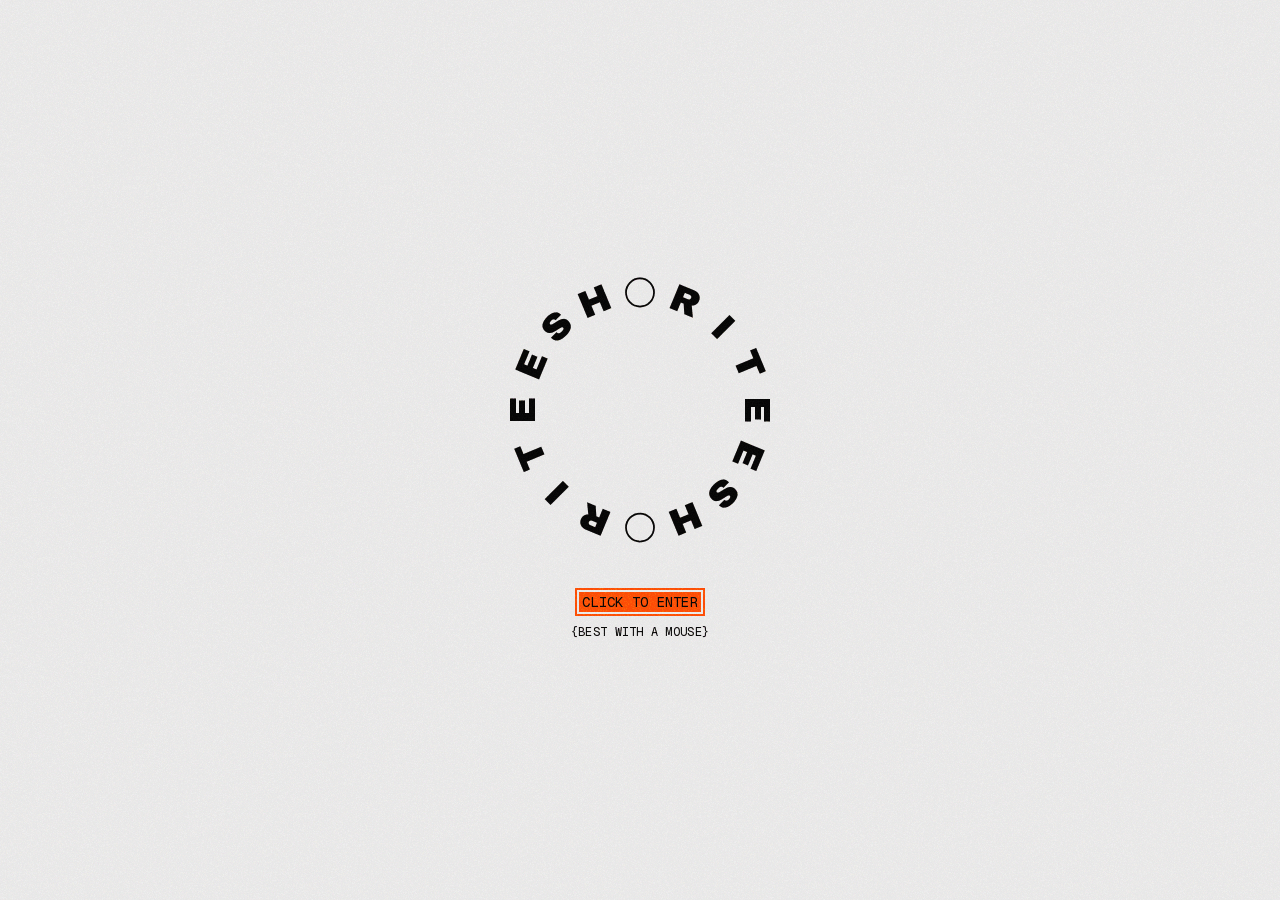
==== commit 121c44cf: "deploy 63e0190" ====
--- a/404/index.html
+++ b/404/index.html
@@ -1 +1 @@
-<!DOCTYPE html><!--_IreKO9elagwMQ75sV_ud--><html lang="en"><head><meta charSet="utf-8"/><meta name="viewport" content="width=device-width, initial-scale=1"/><link rel="stylesheet" href="/_next/static/chunks/a9cc06f846c58216.css" data-precedence="next"/><link rel="stylesheet" href="/_next/static/chunks/a89b21faa2bf148f.css" data-precedence="next"/><link rel="preload" as="script" fetchPriority="low" href="/_next/static/chunks/f402a582c136d78f.js"/><script src="/_next/static/chunks/91adb7bdb9870c6a.js" async=""></script><script src="/_next/static/chunks/b7a3780483aba696.js" async=""></script><script src="/_next/static/chunks/3286a90db5baea98.js" async=""></script><script src="/_next/static/chunks/turbopack-1e8106f5658209a5.js" async=""></script><script src="/_next/static/chunks/c95ca274df999c45.js" async=""></script><script src="/_next/static/chunks/9efc8c238b36649e.js" async=""></script><script src="/_next/static/chunks/331bcca48c789d08.js" async=""></script><meta name="robots" content="noindex"/><meta name="next-size-adjust" content=""/><title>404: This page could not be found.</title><title>RITEESH THIRUVEEDHULA — AI ENGINEER</title><meta name="description" content="Riteesh Thiruveedhula, AI engineer in Hyderabad: ML pipelines, LLM systems and the interfaces on top."/><link rel="icon" href="/icon.png?icon.7b75e9c1.png" sizes="256x256" type="image/png"/><script>try{if(sessionStorage.getItem('rt-intro-seen'))document.documentElement.dataset.intro='done'}catch(e){}</script><script src="/_next/static/chunks/a6dad97d9634a72d.js" noModule=""></script></head><body class="geist_mono_8d43a2aa-module__8Li5zG__variable archivo_black_543ab441-module__92e_sG__variable rajdhani_635f1ec8-module__oWRXIG__variable orbitron_cd47e22e-module__xMtCMG__variable dm_sans_851d885b-module__2r4mZq__variable antialiased"><div hidden=""><!--$--><!--/$--></div><div class="intro fixed inset-0" style="z-index:var(--z-intro)"><div class="absolute inset-0 flex flex-col items-center justify-center gap-8 overflow-hidden bg-paper text-ink"><div class="w-[min(40vw,300px)]"><svg viewBox="0 0 1200 1200" role="img" aria-label="Riteesh" class="logo-spin block w-full"><circle cx="600" cy="130" r="56" fill="none" stroke="currentColor" stroke-width="7" transform="rotate(0 600 600)"></circle><text x="600" y="130" text-anchor="middle" dominant-baseline="central" font-family="var(--font-logo), Arial Black, sans-serif" font-size="150" fill="currentColor" transform="rotate(22.5 600 600)">R</text><text x="600" y="130" text-anchor="middle" dominant-baseline="central" font-family="var(--font-logo), Arial Black, sans-serif" font-size="150" fill="currentColor" transform="rotate(45 600 600)">I</text><text x="600" y="130" text-anchor="middle" dominant-baseline="central" font-family="var(--font-logo), Arial Black, sans-serif" font-size="150" fill="currentColor" transform="rotate(67.5 600 600)">T</text><text x="600" y="130" text-anchor="middle" dominant-baseline="central" font-family="var(--font-logo), Arial Black, sans-serif" font-size="150" fill="currentColor" transform="rotate(90 600 600)">E</text><text x="600" y="130" text-anchor="middle" dominant-baseline="central" font-family="var(--font-logo), Arial Black, sans-serif" font-size="150" fill="currentColor" transform="rotate(112.5 600 600)">E</text><text x="600" y="130" text-anchor="middle" dominant-baseline="central" font-family="var(--font-logo), Arial Black, sans-serif" font-size="150" fill="currentColor" transform="rotate(135 600 600)">S</text><text x="600" y="130" text-anchor="middle" dominant-baseline="central" font-family="var(--font-logo), Arial Black, sans-serif" font-size="150" fill="currentColor" transform="rotate(157.5 600 600)">H</text><circle cx="600" cy="130" r="56" fill="none" stroke="currentColor" stroke-width="7" transform="rotate(180 600 600)"></circle><text x="600" y="130" text-anchor="middle" dominant-baseline="central" font-family="var(--font-logo), Arial Black, sans-serif" font-size="150" fill="currentColor" transform="rotate(202.5 600 600)">R</text><text x="600" y="130" text-anchor="middle" dominant-baseline="central" font-family="var(--font-logo), Arial Black, sans-serif" font-size="150" fill="currentColor" transform="rotate(225 600 600)">I</text><text x="600" y="130" text-anchor="middle" dominant-baseline="central" font-family="var(--font-logo), Arial Black, sans-serif" font-size="150" fill="currentColor" transform="rotate(247.5 600 600)">T</text><text x="600" y="130" text-anchor="middle" dominant-baseline="central" font-family="var(--font-logo), Arial Black, sans-serif" font-size="150" fill="currentColor" transform="rotate(270 600 600)">E</text><text x="600" y="130" text-anchor="middle" dominant-baseline="central" font-family="var(--font-logo), Arial Black, sans-serif" font-size="150" fill="currentColor" transform="rotate(292.5 600 600)">E</text><text x="600" y="130" text-anchor="middle" dominant-baseline="central" font-family="var(--font-logo), Arial Black, sans-serif" font-size="150" fill="currentColor" transform="rotate(315 600 600)">S</text><text x="600" y="130" text-anchor="middle" dominant-baseline="central" font-family="var(--font-logo), Arial Black, sans-serif" font-size="150" fill="currentColor" transform="rotate(337.5 600 600)">H</text></svg></div><div class="flex flex-col items-center gap-3"><button type="button" autofocus="" data-scramble="true" class="hl cursor-pointer px-2 py-1 text-sm">CLICK TO ENTER</button><p class="text-xs">{BEST WITH A MOUSE}</p></div></div></div><div aria-hidden="true" class="fixed inset-0 bg-ink/60" style="z-index:var(--z-menu);opacity:0;visibility:hidden"></div><nav id="site-menu" aria-label="Menu" inert="" class="fixed inset-x-0 top-0 flex min-h-[48vh] flex-col justify-end gap-7 bg-ink px-[2.2vw] pb-[2.4vw] pt-32 text-[13px] font-medium leading-[1.45] text-paper" style="z-index:var(--z-menu);visibility:hidden"><div class="flex flex-wrap items-center gap-x-5 gap-y-2"><span class="w-32 md:w-[22vw]">{LINKS}</span><a data-scramble="true" class="px-1 hover:bg-accent hover:text-ink focus-visible:bg-accent focus-visible:text-ink" href="https://www.linkedin.com/in/riteesh2k6" target="_blank" rel="noopener">LKDN</a><a data-scramble="true" class="px-1 hover:bg-accent hover:text-ink focus-visible:bg-accent focus-visible:text-ink" href="https://github.com/Riteesh-2k6" target="_blank" rel="noopener">GH</a><a data-scramble="true" class="px-1 hover:bg-accent hover:text-ink focus-visible:bg-accent focus-visible:text-ink" href="mailto:riteesh.vnsp@gmail.com">MAIL</a></div><div class="flex flex-wrap items-end justify-between gap-4"><div class="flex items-center gap-x-5"><span class="w-32 md:w-[22vw]">{RESUME}</span><a data-scramble="true" class="px-1 hover:bg-accent hover:text-ink focus-visible:bg-accent focus-visible:text-ink" href="/resume.pdf" target="_blank" rel="noopener">VIEW PDF</a></div><button type="button" data-scramble="true" class="px-1 hover:bg-accent hover:text-ink focus-visible:bg-accent focus-visible:text-ink cursor-pointer">CONTACT</button></div></nav><header class="fixed inset-x-0 top-0 grid grid-cols-[1fr_auto] items-start px-[2.2vw] pt-[max(16px,1.6vw)] text-[11px] leading-[1.7] tracking-[0.2em] text-paper md:grid-cols-5" style="z-index:var(--z-header)"><a href="/" aria-label="Home" data-cursor-label="HOME" class="flex items-center gap-3 self-center"><svg viewBox="0 0 1200 1200" role="img" aria-label="Riteesh" aria-hidden="true" class="logo-spin block w-[max(44px,3.4vw)]"><circle cx="600" cy="130" r="56" fill="none" stroke="currentColor" stroke-width="7" transform="rotate(0 600 600)"></circle><text x="600" y="130" text-anchor="middle" dominant-baseline="central" font-family="var(--font-logo), Arial Black, sans-serif" font-size="150" fill="currentColor" transform="rotate(22.5 600 600)">R</text><text x="600" y="130" text-anchor="middle" dominant-baseline="central" font-family="var(--font-logo), Arial Black, sans-serif" font-size="150" fill="currentColor" transform="rotate(45 600 600)">I</text><text x="600" y="130" text-anchor="middle" dominant-baseline="central" font-family="var(--font-logo), Arial Black, sans-serif" font-size="150" fill="currentColor" transform="rotate(67.5 600 600)">T</text><text x="600" y="130" text-anchor="middle" dominant-baseline="central" font-family="var(--font-logo), Arial Black, sans-serif" font-size="150" fill="currentColor" transform="rotate(90 600 600)">E</text><text x="600" y="130" text-anchor="middle" dominant-baseline="central" font-family="var(--font-logo), Arial Black, sans-serif" font-size="150" fill="currentColor" transform="rotate(112.5 600 600)">E</text><text x="600" y="130" text-anchor="middle" dominant-baseline="central" font-family="var(--font-logo), Arial Black, sans-serif" font-size="150" fill="currentColor" transform="rotate(135 600 600)">S</text><text x="600" y="130" text-anchor="middle" dominant-baseline="central" font-family="var(--font-logo), Arial Black, sans-serif" font-size="150" fill="currentColor" transform="rotate(157.5 600 600)">H</text><circle cx="600" cy="130" r="56" fill="none" stroke="currentColor" stroke-width="7" transform="rotate(180 600 600)"></circle><text x="600" y="130" text-anchor="middle" dominant-baseline="central" font-family="var(--font-logo), Arial Black, sans-serif" font-size="150" fill="currentColor" transform="rotate(202.5 600 600)">R</text><text x="600" y="130" text-anchor="middle" dominant-baseline="central" font-family="var(--font-logo), Arial Black, sans-serif" font-size="150" fill="currentColor" transform="rotate(225 600 600)">I</text><text x="600" y="130" text-anchor="middle" dominant-baseline="central" font-family="var(--font-logo), Arial Black, sans-serif" font-size="150" fill="currentColor" transform="rotate(247.5 600 600)">T</text><text x="600" y="130" text-anchor="middle" dominant-baseline="central" font-family="var(--font-logo), Arial Black, sans-serif" font-size="150" fill="currentColor" transform="rotate(270 600 600)">E</text><text x="600" y="130" text-anchor="middle" dominant-baseline="central" font-family="var(--font-logo), Arial Black, sans-serif" font-size="150" fill="currentColor" transform="rotate(292.5 600 600)">E</text><text x="600" y="130" text-anchor="middle" dominant-baseline="central" font-family="var(--font-logo), Arial Black, sans-serif" font-size="150" fill="currentColor" transform="rotate(315 600 600)">S</text><text x="600" y="130" text-anchor="middle" dominant-baseline="central" font-family="var(--font-logo), Arial Black, sans-serif" font-size="150" fill="currentColor" transform="rotate(337.5 600 600)">H</text></svg><span class="[text-shadow:0_0_6px_#000,0_0_2px_#000] font-tech text-[15px] font-bold tracking-normal">RITEESH VNSP</span></a><p class="hidden self-center md:block"><span class="[text-shadow:0_0_6px_#000,0_0_2px_#000] text-paper/70">PORTFOLIO - <span class="text-paper">V2</span></span></p><div class="hidden gap-5 self-center md:flex"></div><p class="hidden text-paper/70 md:block"><span class="[text-shadow:0_0_6px_#000,0_0_2px_#000]">HYDERABAD, IN</span><br/><span class="[text-shadow:0_0_6px_#000,0_0_2px_#000]"> </span></p><div class="flex items-start justify-between gap-4"><p class="hidden text-paper/70 md:block"><span class="[text-shadow:0_0_6px_#000,0_0_2px_#000]">17°23&#x27;06.0&quot;N</span><br/><span class="[text-shadow:0_0_6px_#000,0_0_2px_#000]">78°29&#x27;12.0&quot;E</span></p><button type="button" aria-expanded="false" aria-controls="site-menu" class="relative cursor-pointer bg-surface px-[1.4em] py-[0.6em] font-tech text-[15px] font-bold tracking-normal text-paper"><span aria-hidden="true" class="absolute left-0 top-0 h-2 w-2 border-l-2 border-t-2 border-accent"></span><span aria-hidden="true" class="absolute bottom-0 right-0 h-2 w-2 border-b-2 border-r-2 border-accent"></span><span data-scramble="true">MENU</span></button></div></header><div style="font-family:system-ui,&quot;Segoe UI&quot;,Roboto,Helvetica,Arial,sans-serif,&quot;Apple Color Emoji&quot;,&quot;Segoe UI Emoji&quot;;height:100vh;text-align:center;display:flex;flex-direction:column;align-items:center;justify-content:center"><div><style>body{color:#000;background:#fff;margin:0}.next-error-h1{border-right:1px solid rgba(0,0,0,.3)}@media (prefers-color-scheme:dark){body{color:#fff;background:#000}.next-error-h1{border-right:1px solid rgba(255,255,255,.3)}}</style><h1 class="next-error-h1" style="display:inline-block;margin:0 20px 0 0;padding:0 23px 0 0;font-size:24px;font-weight:500;vertical-align:top;line-height:49px">404</h1><div style="display:inline-block"><h2 style="font-size:14px;font-weight:400;line-height:49px;margin:0">This page could not be found.</h2></div></div></div><!--$--><!--/$--><canvas aria-hidden="true" class="pointer-events-none fixed inset-0 h-screen w-screen" style="z-index:var(--z-transition)"></canvas><script src="/_next/static/chunks/f402a582c136d78f.js" id="_R_" async=""></script><script>(self.__next_f=self.__next_f||[]).push([0])</script><script>self.__next_f.push([1,"1:\"$Sreact.fragment\"\n2:I[65971,[\"/_next/static/chunks/c95ca274df999c45.js\",\"/_next/static/chunks/9efc8c238b36649e.js\"],\"default\"]\n3:I[34380,[\"/_next/static/chunks/c95ca274df999c45.js\",\"/_next/static/chunks/9efc8c238b36649e.js\"],\"default\"]\n4:I[57097,[\"/_next/static/chunks/c95ca274df999c45.js\",\"/_next/static/chunks/9efc8c238b36649e.js\"],\"default\"]\n5:I[84934,[\"/_next/static/chunks/c95ca274df999c45.js\",\"/_next/static/chunks/9efc8c238b36649e.js\"],\"TransitionProvider\"]\n6:I[40120,[\"/_next/static/chunks/c95ca274df999c45.js\",\"/_next/static/chunks/9efc8c238b36649e.js\"],\"default\"]\n7:I[47048,[\"/_next/static/chunks/c95ca274df999c45.js\",\"/_next/static/chunks/9efc8c238b36649e.js\"],\"default\"]\n8:I[39756,[\"/_next/static/chunks/331bcca48c789d08.js\"],\"default\"]\n9:I[37457,[\"/_next/static/chunks/331bcca48c789d08.js\"],\"default\"]\na:I[97367,[\"/_next/static/chunks/331bcca48c789d08.js\"],\"OutletBoundary\"]\nc:I[11533,[\"/_next/static/chunks/331bcca48c789d08.js\"],\"AsyncMetadataOutlet\"]\ne:I[97367,[\"/_next/static/chunks/331bcca48c789d08.js\"],\"ViewportBoundary\"]\n10:I[97367,[\"/_next/static/chunks/331bcca48c789d08.js\"],\"MetadataBoundary\"]\n11:\"$Sreact.suspense\"\n13:I[68027,[\"/_next/static/chunks/331bcca48c789d08.js\"],\"default\"]\n:HL[\"/_next/static/chunks/a9cc06f846c58216.css\",\"style\"]\n:HL[\"/_next/static/chunks/a89b21faa2bf148f.css\",\"style\"]\n"])</script><script>self.__next_f.push([1,"0:{\"P\":null,\"b\":\"-IreKO9elagwMQ75sV_ud\",\"p\":\"\",\"c\":[\"\",\"_not-found\",\"\"],\"i\":false,\"f\":[[[\"\",{\"children\":[\"/_not-found\",{\"children\":[\"__PAGE__\",{}]}]},\"$undefined\",\"$undefined\",true],[\"\",[\"$\",\"$1\",\"c\",{\"children\":[[[\"$\",\"link\",\"0\",{\"rel\":\"stylesheet\",\"href\":\"/_next/static/chunks/a9cc06f846c58216.css\",\"precedence\":\"next\",\"crossOrigin\":\"$undefined\",\"nonce\":\"$undefined\"}],[\"$\",\"link\",\"1\",{\"rel\":\"stylesheet\",\"href\":\"/_next/static/chunks/a89b21faa2bf148f.css\",\"precedence\":\"next\",\"crossOrigin\":\"$undefined\",\"nonce\":\"$undefined\"}],[\"$\",\"script\",\"script-0\",{\"src\":\"/_next/static/chunks/c95ca274df999c45.js\",\"async\":true,\"nonce\":\"$undefined\"}],[\"$\",\"script\",\"script-1\",{\"src\":\"/_next/static/chunks/9efc8c238b36649e.js\",\"async\":true,\"nonce\":\"$undefined\"}]],[\"$\",\"html\",null,{\"lang\":\"en\",\"suppressHydrationWarning\":true,\"children\":[[\"$\",\"head\",null,{\"children\":[\"$\",\"script\",null,{\"dangerouslySetInnerHTML\":{\"__html\":\"try{if(sessionStorage.getItem('rt-intro-seen'))document.documentElement.dataset.intro='done'}catch(e){}\"}}]}],[\"$\",\"body\",null,{\"className\":\"geist_mono_8d43a2aa-module__8Li5zG__variable archivo_black_543ab441-module__92e_sG__variable rajdhani_635f1ec8-module__oWRXIG__variable orbitron_cd47e22e-module__xMtCMG__variable dm_sans_851d885b-module__2r4mZq__variable antialiased\",\"children\":[[\"$\",\"$L2\",null,{}],[\"$\",\"$L3\",null,{}],[\"$\",\"$L4\",null,{\"targetSelector\":\"a, button, [role='button'], [data-cursor-label]\",\"matchRadius\":false}],[\"$\",\"$L5\",null,{\"children\":[[\"$\",\"$L6\",null,{}],[\"$\",\"$L7\",null,{}],[\"$\",\"$L8\",null,{\"parallelRouterKey\":\"children\",\"error\":\"$undefined\",\"errorStyles\":\"$undefined\",\"errorScripts\":\"$undefined\",\"template\":[\"$\",\"$L9\",null,{}],\"templateStyles\":\"$undefined\",\"templateScripts\":\"$undefined\",\"notFound\":[[[\"$\",\"title\",null,{\"children\":\"404: This page could not be found.\"}],[\"$\",\"div\",null,{\"style\":{\"fontFamily\":\"system-ui,\\\"Segoe UI\\\",Roboto,Helvetica,Arial,sans-serif,\\\"Apple Color Emoji\\\",\\\"Segoe UI Emoji\\\"\",\"height\":\"100vh\",\"textAlign\":\"center\",\"display\":\"flex\",\"flexDirection\":\"column\",\"alignItems\":\"center\",\"justifyContent\":\"center\"},\"children\":[\"$\",\"div\",null,{\"children\":[[\"$\",\"style\",null,{\"dangerouslySetInnerHTML\":{\"__html\":\"body{color:#000;background:#fff;margin:0}.next-error-h1{border-right:1px solid rgba(0,0,0,.3)}@media (prefers-color-scheme:dark){body{color:#fff;background:#000}.next-error-h1{border-right:1px solid rgba(255,255,255,.3)}}\"}}],[\"$\",\"h1\",null,{\"className\":\"next-error-h1\",\"style\":{\"display\":\"inline-block\",\"margin\":\"0 20px 0 0\",\"padding\":\"0 23px 0 0\",\"fontSize\":24,\"fontWeight\":500,\"verticalAlign\":\"top\",\"lineHeight\":\"49px\"},\"children\":404}],[\"$\",\"div\",null,{\"style\":{\"display\":\"inline-block\"},\"children\":[\"$\",\"h2\",null,{\"style\":{\"fontSize\":14,\"fontWeight\":400,\"lineHeight\":\"49px\",\"margin\":0},\"children\":\"This page could not be found.\"}]}]]}]}]],[]],\"forbidden\":\"$undefined\",\"unauthorized\":\"$undefined\"}]]}]]}]]}]]}],{\"children\":[\"/_not-found\",[\"$\",\"$1\",\"c\",{\"children\":[null,[\"$\",\"$L8\",null,{\"parallelRouterKey\":\"children\",\"error\":\"$undefined\",\"errorStyles\":\"$undefined\",\"errorScripts\":\"$undefined\",\"template\":[\"$\",\"$L9\",null,{}],\"templateStyles\":\"$undefined\",\"templateScripts\":\"$undefined\",\"notFound\":\"$undefined\",\"forbidden\":\"$undefined\",\"unauthorized\":\"$undefined\"}]]}],{\"children\":[\"__PAGE__\",[\"$\",\"$1\",\"c\",{\"children\":[[[\"$\",\"title\",null,{\"children\":\"404: This page could not be found.\"}],[\"$\",\"div\",null,{\"style\":\"$0:f:0:1:1:props:children:1:props:children:1:props:children:3:props:children:2:props:notFound:0:1:props:style\",\"children\":[\"$\",\"div\",null,{\"children\":[[\"$\",\"style\",null,{\"dangerouslySetInnerHTML\":{\"__html\":\"body{color:#000;background:#fff;margin:0}.next-error-h1{border-right:1px solid rgba(0,0,0,.3)}@media (prefers-color-scheme:dark){body{color:#fff;background:#000}.next-error-h1{border-right:1px solid rgba(255,255,255,.3)}}\"}}],[\"$\",\"h1\",null,{\"className\":\"next-error-h1\",\"style\":\"$0:f:0:1:1:props:children:1:props:children:1:props:children:3:props:children:2:props:notFound:0:1:props:children:props:children:1:props:style\",\"children\":404}],[\"$\",\"div\",null,{\"style\":\"$0:f:0:1:1:props:children:1:props:children:1:props:children:3:props:children:2:props:notFound:0:1:props:children:props:children:2:props:style\",\"children\":[\"$\",\"h2\",null,{\"style\":\"$0:f:0:1:1:props:children:1:props:children:1:props:children:3:props:children:2:props:notFound:0:1:props:children:props:children:2:props:children:props:style\",\"children\":\"This page could not be found.\"}]}]]}]}]],null,[\"$\",\"$La\",null,{\"children\":[\"$Lb\",[\"$\",\"$Lc\",null,{\"promise\":\"$@d\"}]]}]]}],{},null,false]},null,false]},null,false],[\"$\",\"$1\",\"h\",{\"children\":[[\"$\",\"meta\",null,{\"name\":\"robots\",\"content\":\"noindex\"}],[[\"$\",\"$Le\",null,{\"children\":\"$Lf\"}],[\"$\",\"meta\",null,{\"name\":\"next-size-adjust\",\"content\":\"\"}]],[\"$\",\"$L10\",null,{\"children\":[\"$\",\"div\",null,{\"hidden\":true,\"children\":[\"$\",\"$11\",null,{\"fallback\":null,\"children\":\"$L12\"}]}]}]]}],false]],\"m\":\"$undefined\",\"G\":[\"$13\",\"$undefined\"],\"s\":false,\"S\":true}\n"])</script><script>self.__next_f.push([1,"f:[[\"$\",\"meta\",\"0\",{\"charSet\":\"utf-8\"}],[\"$\",\"meta\",\"1\",{\"name\":\"viewport\",\"content\":\"width=device-width, initial-scale=1\"}]]\nb:null\n"])</script><script>self.__next_f.push([1,"14:I[27201,[\"/_next/static/chunks/331bcca48c789d08.js\"],\"IconMark\"]\nd:{\"metadata\":[[\"$\",\"title\",\"0\",{\"children\":\"RITEESH THIRUVEEDHULA — AI ENGINEER\"}],[\"$\",\"meta\",\"1\",{\"name\":\"description\",\"content\":\"Riteesh Thiruveedhula, AI engineer in Hyderabad: ML pipelines, LLM systems and the interfaces on top.\"}],[\"$\",\"link\",\"2\",{\"rel\":\"icon\",\"href\":\"/icon.png?icon.7b75e9c1.png\",\"sizes\":\"256x256\",\"type\":\"image/png\"}],[\"$\",\"$L14\",\"3\",{}]],\"error\":null,\"digest\":\"$undefined\"}\n"])</script><script>self.__next_f.push([1,"12:\"$d:metadata\"\n"])</script></body></html>+<!DOCTYPE html><!--KxWj7mpwCiJf4pQi8tX1x--><html lang="en"><head><meta charSet="utf-8"/><meta name="viewport" content="width=device-width, initial-scale=1"/><link rel="stylesheet" href="/_next/static/chunks/a9cc06f846c58216.css" data-precedence="next"/><link rel="stylesheet" href="/_next/static/chunks/f80a418465f2792e.css" data-precedence="next"/><link rel="preload" as="script" fetchPriority="low" href="/_next/static/chunks/f402a582c136d78f.js"/><script src="/_next/static/chunks/91adb7bdb9870c6a.js" async=""></script><script src="/_next/static/chunks/b7a3780483aba696.js" async=""></script><script src="/_next/static/chunks/3286a90db5baea98.js" async=""></script><script src="/_next/static/chunks/turbopack-1e8106f5658209a5.js" async=""></script><script src="/_next/static/chunks/7fb8e1210722aa96.js" async=""></script><script src="/_next/static/chunks/9efc8c238b36649e.js" async=""></script><script src="/_next/static/chunks/331bcca48c789d08.js" async=""></script><meta name="robots" content="noindex"/><meta name="next-size-adjust" content=""/><title>404: This page could not be found.</title><title>RITEESH THIRUVEEDHULA — AI ENGINEER</title><meta name="description" content="Riteesh Thiruveedhula, AI engineer in Hyderabad: ML pipelines, LLM systems and the interfaces on top."/><link rel="icon" href="/icon.png?icon.7b75e9c1.png" sizes="256x256" type="image/png"/><script>try{if(sessionStorage.getItem('rt-intro-seen'))document.documentElement.dataset.intro='done'}catch(e){}</script><script src="/_next/static/chunks/a6dad97d9634a72d.js" noModule=""></script></head><body class="geist_mono_8d43a2aa-module__8Li5zG__variable archivo_black_543ab441-module__92e_sG__variable rajdhani_635f1ec8-module__oWRXIG__variable orbitron_cd47e22e-module__xMtCMG__variable dm_sans_851d885b-module__2r4mZq__variable antialiased"><div hidden=""><!--$--><!--/$--></div><div class="intro fixed inset-0" style="z-index:var(--z-intro)"><div class="absolute inset-0 flex flex-col items-center justify-center gap-8 overflow-hidden bg-paper text-ink"><div class="w-[min(40vw,300px)]"><svg viewBox="0 0 1200 1200" role="img" aria-label="Riteesh" class="logo-spin block w-full"><circle cx="600" cy="130" r="56" fill="none" stroke="currentColor" stroke-width="7" transform="rotate(0 600 600)"></circle><text x="600" y="130" text-anchor="middle" dominant-baseline="central" font-family="var(--font-logo), Arial Black, sans-serif" font-size="150" fill="currentColor" transform="rotate(22.5 600 600)">R</text><text x="600" y="130" text-anchor="middle" dominant-baseline="central" font-family="var(--font-logo), Arial Black, sans-serif" font-size="150" fill="currentColor" transform="rotate(45 600 600)">I</text><text x="600" y="130" text-anchor="middle" dominant-baseline="central" font-family="var(--font-logo), Arial Black, sans-serif" font-size="150" fill="currentColor" transform="rotate(67.5 600 600)">T</text><text x="600" y="130" text-anchor="middle" dominant-baseline="central" font-family="var(--font-logo), Arial Black, sans-serif" font-size="150" fill="currentColor" transform="rotate(90 600 600)">E</text><text x="600" y="130" text-anchor="middle" dominant-baseline="central" font-family="var(--font-logo), Arial Black, sans-serif" font-size="150" fill="currentColor" transform="rotate(112.5 600 600)">E</text><text x="600" y="130" text-anchor="middle" dominant-baseline="central" font-family="var(--font-logo), Arial Black, sans-serif" font-size="150" fill="currentColor" transform="rotate(135 600 600)">S</text><text x="600" y="130" text-anchor="middle" dominant-baseline="central" font-family="var(--font-logo), Arial Black, sans-serif" font-size="150" fill="currentColor" transform="rotate(157.5 600 600)">H</text><circle cx="600" cy="130" r="56" fill="none" stroke="currentColor" stroke-width="7" transform="rotate(180 600 600)"></circle><text x="600" y="130" text-anchor="middle" dominant-baseline="central" font-family="var(--font-logo), Arial Black, sans-serif" font-size="150" fill="currentColor" transform="rotate(202.5 600 600)">R</text><text x="600" y="130" text-anchor="middle" dominant-baseline="central" font-family="var(--font-logo), Arial Black, sans-serif" font-size="150" fill="currentColor" transform="rotate(225 600 600)">I</text><text x="600" y="130" text-anchor="middle" dominant-baseline="central" font-family="var(--font-logo), Arial Black, sans-serif" font-size="150" fill="currentColor" transform="rotate(247.5 600 600)">T</text><text x="600" y="130" text-anchor="middle" dominant-baseline="central" font-family="var(--font-logo), Arial Black, sans-serif" font-size="150" fill="currentColor" transform="rotate(270 600 600)">E</text><text x="600" y="130" text-anchor="middle" dominant-baseline="central" font-family="var(--font-logo), Arial Black, sans-serif" font-size="150" fill="currentColor" transform="rotate(292.5 600 600)">E</text><text x="600" y="130" text-anchor="middle" dominant-baseline="central" font-family="var(--font-logo), Arial Black, sans-serif" font-size="150" fill="currentColor" transform="rotate(315 600 600)">S</text><text x="600" y="130" text-anchor="middle" dominant-baseline="central" font-family="var(--font-logo), Arial Black, sans-serif" font-size="150" fill="currentColor" transform="rotate(337.5 600 600)">H</text></svg></div><div class="flex flex-col items-center gap-3"><button type="button" autofocus="" data-scramble="true" class="hl cursor-pointer px-2 py-1 text-sm">CLICK TO ENTER</button><p class="text-xs">{BEST WITH A MOUSE}</p></div></div></div><div aria-hidden="true" class="fixed inset-0 bg-ink/60" style="z-index:var(--z-menu);opacity:0;visibility:hidden"></div><nav id="site-menu" aria-label="Menu" inert="" class="fixed inset-x-0 top-0 flex min-h-[48vh] flex-col justify-end gap-7 bg-ink px-[2.2vw] pb-[2.4vw] pt-32 text-[13px] font-medium leading-[1.45] text-paper" style="z-index:var(--z-menu);visibility:hidden"><div class="flex flex-wrap items-center gap-x-5 gap-y-2"><span class="w-32 md:w-[22vw]">{LINKS}</span><a data-scramble="true" class="px-1 hover:bg-accent hover:text-ink focus-visible:bg-accent focus-visible:text-ink" href="https://www.linkedin.com/in/riteesh2k6" target="_blank" rel="noopener">LKDN</a><a data-scramble="true" class="px-1 hover:bg-accent hover:text-ink focus-visible:bg-accent focus-visible:text-ink" href="https://github.com/Riteesh-2k6" target="_blank" rel="noopener">GH</a><a data-scramble="true" class="px-1 hover:bg-accent hover:text-ink focus-visible:bg-accent focus-visible:text-ink" href="mailto:riteesh.vnsp@gmail.com">MAIL</a></div><div class="flex flex-wrap items-end justify-between gap-4"><div class="flex items-center gap-x-5"><span class="w-32 md:w-[22vw]">{RESUME}</span><a data-scramble="true" class="px-1 hover:bg-accent hover:text-ink focus-visible:bg-accent focus-visible:text-ink" href="/resume.pdf" target="_blank" rel="noopener">VIEW PDF</a></div><button type="button" data-scramble="true" class="px-1 hover:bg-accent hover:text-ink focus-visible:bg-accent focus-visible:text-ink cursor-pointer">CONTACT</button></div></nav><header class="fixed inset-x-0 top-0 grid grid-cols-[1fr_auto] items-start px-[2.2vw] pt-[max(16px,1.6vw)] text-[11px] leading-[1.7] tracking-[0.2em] text-paper md:grid-cols-5" style="z-index:var(--z-header)"><a href="/" aria-label="Home" data-cursor-label="HOME" class="flex items-center gap-3 self-center"><svg viewBox="0 0 1200 1200" role="img" aria-label="Riteesh" aria-hidden="true" class="logo-spin block w-[max(44px,3.4vw)]"><circle cx="600" cy="130" r="56" fill="none" stroke="currentColor" stroke-width="7" transform="rotate(0 600 600)"></circle><text x="600" y="130" text-anchor="middle" dominant-baseline="central" font-family="var(--font-logo), Arial Black, sans-serif" font-size="150" fill="currentColor" transform="rotate(22.5 600 600)">R</text><text x="600" y="130" text-anchor="middle" dominant-baseline="central" font-family="var(--font-logo), Arial Black, sans-serif" font-size="150" fill="currentColor" transform="rotate(45 600 600)">I</text><text x="600" y="130" text-anchor="middle" dominant-baseline="central" font-family="var(--font-logo), Arial Black, sans-serif" font-size="150" fill="currentColor" transform="rotate(67.5 600 600)">T</text><text x="600" y="130" text-anchor="middle" dominant-baseline="central" font-family="var(--font-logo), Arial Black, sans-serif" font-size="150" fill="currentColor" transform="rotate(90 600 600)">E</text><text x="600" y="130" text-anchor="middle" dominant-baseline="central" font-family="var(--font-logo), Arial Black, sans-serif" font-size="150" fill="currentColor" transform="rotate(112.5 600 600)">E</text><text x="600" y="130" text-anchor="middle" dominant-baseline="central" font-family="var(--font-logo), Arial Black, sans-serif" font-size="150" fill="currentColor" transform="rotate(135 600 600)">S</text><text x="600" y="130" text-anchor="middle" dominant-baseline="central" font-family="var(--font-logo), Arial Black, sans-serif" font-size="150" fill="currentColor" transform="rotate(157.5 600 600)">H</text><circle cx="600" cy="130" r="56" fill="none" stroke="currentColor" stroke-width="7" transform="rotate(180 600 600)"></circle><text x="600" y="130" text-anchor="middle" dominant-baseline="central" font-family="var(--font-logo), Arial Black, sans-serif" font-size="150" fill="currentColor" transform="rotate(202.5 600 600)">R</text><text x="600" y="130" text-anchor="middle" dominant-baseline="central" font-family="var(--font-logo), Arial Black, sans-serif" font-size="150" fill="currentColor" transform="rotate(225 600 600)">I</text><text x="600" y="130" text-anchor="middle" dominant-baseline="central" font-family="var(--font-logo), Arial Black, sans-serif" font-size="150" fill="currentColor" transform="rotate(247.5 600 600)">T</text><text x="600" y="130" text-anchor="middle" dominant-baseline="central" font-family="var(--font-logo), Arial Black, sans-serif" font-size="150" fill="currentColor" transform="rotate(270 600 600)">E</text><text x="600" y="130" text-anchor="middle" dominant-baseline="central" font-family="var(--font-logo), Arial Black, sans-serif" font-size="150" fill="currentColor" transform="rotate(292.5 600 600)">E</text><text x="600" y="130" text-anchor="middle" dominant-baseline="central" font-family="var(--font-logo), Arial Black, sans-serif" font-size="150" fill="currentColor" transform="rotate(315 600 600)">S</text><text x="600" y="130" text-anchor="middle" dominant-baseline="central" font-family="var(--font-logo), Arial Black, sans-serif" font-size="150" fill="currentColor" transform="rotate(337.5 600 600)">H</text></svg><span class="[text-shadow:0_0_6px_#000,0_0_2px_#000] font-tech text-[15px] font-bold tracking-normal">RITEESH VNSP</span></a><p class="hidden self-center md:block"><span class="[text-shadow:0_0_6px_#000,0_0_2px_#000] text-paper/70">PORTFOLIO - <span class="text-paper">V2</span></span></p><div class="hidden gap-5 self-center md:flex"></div><p class="hidden text-paper/70 md:block"><span class="[text-shadow:0_0_6px_#000,0_0_2px_#000]">HYDERABAD, IN</span><br/><span class="[text-shadow:0_0_6px_#000,0_0_2px_#000]"> </span></p><div class="flex items-start justify-between gap-4"><p class="hidden text-paper/70 md:block"><span class="[text-shadow:0_0_6px_#000,0_0_2px_#000]">17°23&#x27;06.0&quot;N</span><br/><span class="[text-shadow:0_0_6px_#000,0_0_2px_#000]">78°29&#x27;12.0&quot;E</span></p><button type="button" aria-expanded="false" aria-controls="site-menu" class="relative cursor-pointer bg-surface px-[1.4em] py-[0.6em] font-tech text-[15px] font-bold tracking-normal text-paper"><span aria-hidden="true" class="absolute left-0 top-0 h-2 w-2 border-l-2 border-t-2 border-accent"></span><span aria-hidden="true" class="absolute bottom-0 right-0 h-2 w-2 border-b-2 border-r-2 border-accent"></span><span data-scramble="true">MENU</span></button></div></header><div style="font-family:system-ui,&quot;Segoe UI&quot;,Roboto,Helvetica,Arial,sans-serif,&quot;Apple Color Emoji&quot;,&quot;Segoe UI Emoji&quot;;height:100vh;text-align:center;display:flex;flex-direction:column;align-items:center;justify-content:center"><div><style>body{color:#000;background:#fff;margin:0}.next-error-h1{border-right:1px solid rgba(0,0,0,.3)}@media (prefers-color-scheme:dark){body{color:#fff;background:#000}.next-error-h1{border-right:1px solid rgba(255,255,255,.3)}}</style><h1 class="next-error-h1" style="display:inline-block;margin:0 20px 0 0;padding:0 23px 0 0;font-size:24px;font-weight:500;vertical-align:top;line-height:49px">404</h1><div style="display:inline-block"><h2 style="font-size:14px;font-weight:400;line-height:49px;margin:0">This page could not be found.</h2></div></div></div><!--$--><!--/$--><canvas aria-hidden="true" class="pointer-events-none fixed inset-0 h-screen w-screen" style="z-index:var(--z-transition)"></canvas><script src="/_next/static/chunks/f402a582c136d78f.js" id="_R_" async=""></script><script>(self.__next_f=self.__next_f||[]).push([0])</script><script>self.__next_f.push([1,"1:\"$Sreact.fragment\"\n2:I[65971,[\"/_next/static/chunks/7fb8e1210722aa96.js\",\"/_next/static/chunks/9efc8c238b36649e.js\"],\"default\"]\n3:I[34380,[\"/_next/static/chunks/7fb8e1210722aa96.js\",\"/_next/static/chunks/9efc8c238b36649e.js\"],\"default\"]\n4:I[57097,[\"/_next/static/chunks/7fb8e1210722aa96.js\",\"/_next/static/chunks/9efc8c238b36649e.js\"],\"default\"]\n5:I[84934,[\"/_next/static/chunks/7fb8e1210722aa96.js\",\"/_next/static/chunks/9efc8c238b36649e.js\"],\"TransitionProvider\"]\n6:I[40120,[\"/_next/static/chunks/7fb8e1210722aa96.js\",\"/_next/static/chunks/9efc8c238b36649e.js\"],\"default\"]\n7:I[47048,[\"/_next/static/chunks/7fb8e1210722aa96.js\",\"/_next/static/chunks/9efc8c238b36649e.js\"],\"default\"]\n8:I[39756,[\"/_next/static/chunks/331bcca48c789d08.js\"],\"default\"]\n9:I[37457,[\"/_next/static/chunks/331bcca48c789d08.js\"],\"default\"]\na:I[97367,[\"/_next/static/chunks/331bcca48c789d08.js\"],\"OutletBoundary\"]\nc:I[11533,[\"/_next/static/chunks/331bcca48c789d08.js\"],\"AsyncMetadataOutlet\"]\ne:I[97367,[\"/_next/static/chunks/331bcca48c789d08.js\"],\"ViewportBoundary\"]\n10:I[97367,[\"/_next/static/chunks/331bcca48c789d08.js\"],\"MetadataBoundary\"]\n11:\"$Sreact.suspense\"\n13:I[68027,[\"/_next/static/chunks/331bcca48c789d08.js\"],\"default\"]\n:HL[\"/_next/static/chunks/a9cc06f846c58216.css\",\"style\"]\n:HL[\"/_next/static/chunks/f80a418465f2792e.css\",\"style\"]\n"])</script><script>self.__next_f.push([1,"0:{\"P\":null,\"b\":\"KxWj7mpwCiJf4pQi8tX1x\",\"p\":\"\",\"c\":[\"\",\"_not-found\",\"\"],\"i\":false,\"f\":[[[\"\",{\"children\":[\"/_not-found\",{\"children\":[\"__PAGE__\",{}]}]},\"$undefined\",\"$undefined\",true],[\"\",[\"$\",\"$1\",\"c\",{\"children\":[[[\"$\",\"link\",\"0\",{\"rel\":\"stylesheet\",\"href\":\"/_next/static/chunks/a9cc06f846c58216.css\",\"precedence\":\"next\",\"crossOrigin\":\"$undefined\",\"nonce\":\"$undefined\"}],[\"$\",\"link\",\"1\",{\"rel\":\"stylesheet\",\"href\":\"/_next/static/chunks/f80a418465f2792e.css\",\"precedence\":\"next\",\"crossOrigin\":\"$undefined\",\"nonce\":\"$undefined\"}],[\"$\",\"script\",\"script-0\",{\"src\":\"/_next/static/chunks/7fb8e1210722aa96.js\",\"async\":true,\"nonce\":\"$undefined\"}],[\"$\",\"script\",\"script-1\",{\"src\":\"/_next/static/chunks/9efc8c238b36649e.js\",\"async\":true,\"nonce\":\"$undefined\"}]],[\"$\",\"html\",null,{\"lang\":\"en\",\"suppressHydrationWarning\":true,\"children\":[[\"$\",\"head\",null,{\"children\":[\"$\",\"script\",null,{\"dangerouslySetInnerHTML\":{\"__html\":\"try{if(sessionStorage.getItem('rt-intro-seen'))document.documentElement.dataset.intro='done'}catch(e){}\"}}]}],[\"$\",\"body\",null,{\"className\":\"geist_mono_8d43a2aa-module__8Li5zG__variable archivo_black_543ab441-module__92e_sG__variable rajdhani_635f1ec8-module__oWRXIG__variable orbitron_cd47e22e-module__xMtCMG__variable dm_sans_851d885b-module__2r4mZq__variable antialiased\",\"children\":[[\"$\",\"$L2\",null,{}],[\"$\",\"$L3\",null,{}],[\"$\",\"$L4\",null,{\"targetSelector\":\"a, button, [role='button'], [data-cursor-label]\",\"matchRadius\":false}],[\"$\",\"$L5\",null,{\"children\":[[\"$\",\"$L6\",null,{}],[\"$\",\"$L7\",null,{}],[\"$\",\"$L8\",null,{\"parallelRouterKey\":\"children\",\"error\":\"$undefined\",\"errorStyles\":\"$undefined\",\"errorScripts\":\"$undefined\",\"template\":[\"$\",\"$L9\",null,{}],\"templateStyles\":\"$undefined\",\"templateScripts\":\"$undefined\",\"notFound\":[[[\"$\",\"title\",null,{\"children\":\"404: This page could not be found.\"}],[\"$\",\"div\",null,{\"style\":{\"fontFamily\":\"system-ui,\\\"Segoe UI\\\",Roboto,Helvetica,Arial,sans-serif,\\\"Apple Color Emoji\\\",\\\"Segoe UI Emoji\\\"\",\"height\":\"100vh\",\"textAlign\":\"center\",\"display\":\"flex\",\"flexDirection\":\"column\",\"alignItems\":\"center\",\"justifyContent\":\"center\"},\"children\":[\"$\",\"div\",null,{\"children\":[[\"$\",\"style\",null,{\"dangerouslySetInnerHTML\":{\"__html\":\"body{color:#000;background:#fff;margin:0}.next-error-h1{border-right:1px solid rgba(0,0,0,.3)}@media (prefers-color-scheme:dark){body{color:#fff;background:#000}.next-error-h1{border-right:1px solid rgba(255,255,255,.3)}}\"}}],[\"$\",\"h1\",null,{\"className\":\"next-error-h1\",\"style\":{\"display\":\"inline-block\",\"margin\":\"0 20px 0 0\",\"padding\":\"0 23px 0 0\",\"fontSize\":24,\"fontWeight\":500,\"verticalAlign\":\"top\",\"lineHeight\":\"49px\"},\"children\":404}],[\"$\",\"div\",null,{\"style\":{\"display\":\"inline-block\"},\"children\":[\"$\",\"h2\",null,{\"style\":{\"fontSize\":14,\"fontWeight\":400,\"lineHeight\":\"49px\",\"margin\":0},\"children\":\"This page could not be found.\"}]}]]}]}]],[]],\"forbidden\":\"$undefined\",\"unauthorized\":\"$undefined\"}]]}]]}]]}]]}],{\"children\":[\"/_not-found\",[\"$\",\"$1\",\"c\",{\"children\":[null,[\"$\",\"$L8\",null,{\"parallelRouterKey\":\"children\",\"error\":\"$undefined\",\"errorStyles\":\"$undefined\",\"errorScripts\":\"$undefined\",\"template\":[\"$\",\"$L9\",null,{}],\"templateStyles\":\"$undefined\",\"templateScripts\":\"$undefined\",\"notFound\":\"$undefined\",\"forbidden\":\"$undefined\",\"unauthorized\":\"$undefined\"}]]}],{\"children\":[\"__PAGE__\",[\"$\",\"$1\",\"c\",{\"children\":[[[\"$\",\"title\",null,{\"children\":\"404: This page could not be found.\"}],[\"$\",\"div\",null,{\"style\":\"$0:f:0:1:1:props:children:1:props:children:1:props:children:3:props:children:2:props:notFound:0:1:props:style\",\"children\":[\"$\",\"div\",null,{\"children\":[[\"$\",\"style\",null,{\"dangerouslySetInnerHTML\":{\"__html\":\"body{color:#000;background:#fff;margin:0}.next-error-h1{border-right:1px solid rgba(0,0,0,.3)}@media (prefers-color-scheme:dark){body{color:#fff;background:#000}.next-error-h1{border-right:1px solid rgba(255,255,255,.3)}}\"}}],[\"$\",\"h1\",null,{\"className\":\"next-error-h1\",\"style\":\"$0:f:0:1:1:props:children:1:props:children:1:props:children:3:props:children:2:props:notFound:0:1:props:children:props:children:1:props:style\",\"children\":404}],[\"$\",\"div\",null,{\"style\":\"$0:f:0:1:1:props:children:1:props:children:1:props:children:3:props:children:2:props:notFound:0:1:props:children:props:children:2:props:style\",\"children\":[\"$\",\"h2\",null,{\"style\":\"$0:f:0:1:1:props:children:1:props:children:1:props:children:3:props:children:2:props:notFound:0:1:props:children:props:children:2:props:children:props:style\",\"children\":\"This page could not be found.\"}]}]]}]}]],null,[\"$\",\"$La\",null,{\"children\":[\"$Lb\",[\"$\",\"$Lc\",null,{\"promise\":\"$@d\"}]]}]]}],{},null,false]},null,false]},null,false],[\"$\",\"$1\",\"h\",{\"children\":[[\"$\",\"meta\",null,{\"name\":\"robots\",\"content\":\"noindex\"}],[[\"$\",\"$Le\",null,{\"children\":\"$Lf\"}],[\"$\",\"meta\",null,{\"name\":\"next-size-adjust\",\"content\":\"\"}]],[\"$\",\"$L10\",null,{\"children\":[\"$\",\"div\",null,{\"hidden\":true,\"children\":[\"$\",\"$11\",null,{\"fallback\":null,\"children\":\"$L12\"}]}]}]]}],false]],\"m\":\"$undefined\",\"G\":[\"$13\",\"$undefined\"],\"s\":false,\"S\":true}\n"])</script><script>self.__next_f.push([1,"f:[[\"$\",\"meta\",\"0\",{\"charSet\":\"utf-8\"}],[\"$\",\"meta\",\"1\",{\"name\":\"viewport\",\"content\":\"width=device-width, initial-scale=1\"}]]\nb:null\n"])</script><script>self.__next_f.push([1,"14:I[27201,[\"/_next/static/chunks/331bcca48c789d08.js\"],\"IconMark\"]\nd:{\"metadata\":[[\"$\",\"title\",\"0\",{\"children\":\"RITEESH THIRUVEEDHULA — AI ENGINEER\"}],[\"$\",\"meta\",\"1\",{\"name\":\"description\",\"content\":\"Riteesh Thiruveedhula, AI engineer in Hyderabad: ML pipelines, LLM systems and the interfaces on top.\"}],[\"$\",\"link\",\"2\",{\"rel\":\"icon\",\"href\":\"/icon.png?icon.7b75e9c1.png\",\"sizes\":\"256x256\",\"type\":\"image/png\"}],[\"$\",\"$L14\",\"3\",{}]],\"error\":null,\"digest\":\"$undefined\"}\n"])</script><script>self.__next_f.push([1,"12:\"$d:metadata\"\n"])</script></body></html>
--- a/_next/static/chunks/f80a418465f2792e.css
+++ b/_next/static/chunks/f80a418465f2792e.css
@@ -0,0 +1 @@
+@layer properties{@supports (((-webkit-hyphens:none)) and (not (margin-trim:inline))) or ((-moz-orient:inline) and (not (color:rgb(from red r g b)))){*,:before,:after{--tw-translate-x:0;--tw-translate-y:0;--tw-translate-z:0;--tw-rotate-x:initial;--tw-rotate-y:initial;--tw-rotate-z:initial;--tw-skew-x:initial;--tw-skew-y:initial;--tw-pan-x:initial;--tw-pan-y:initial;--tw-pinch-zoom:initial;--tw-space-y-reverse:0;--tw-border-style:solid;--tw-gradient-position:initial;--tw-gradient-from:transparent;--tw-gradient-via:transparent;--tw-gradient-to:transparent;--tw-gradient-stops:initial;--tw-gradient-via-stops:initial;--tw-gradient-from-position:0%;--tw-gradient-via-position:50%;--tw-gradient-to-position:100%;--tw-leading:initial;--tw-font-weight:initial;--tw-tracking:initial;--tw-shadow:0 0 transparent;--tw-shadow-color:initial;--tw-shadow-alpha:100%;--tw-inset-shadow:0 0 transparent;--tw-inset-shadow-color:initial;--tw-inset-shadow-alpha:100%;--tw-ring-color:initial;--tw-ring-shadow:0 0 transparent;--tw-inset-ring-color:initial;--tw-inset-ring-shadow:0 0 transparent;--tw-ring-inset:initial;--tw-ring-offset-width:0px;--tw-ring-offset-color:#fff;--tw-ring-offset-shadow:0 0 transparent;--tw-outline-style:solid;--tw-blur:initial;--tw-brightness:initial;--tw-contrast:initial;--tw-grayscale:initial;--tw-hue-rotate:initial;--tw-invert:initial;--tw-opacity:initial;--tw-saturate:initial;--tw-sepia:initial;--tw-drop-shadow:initial;--tw-drop-shadow-color:initial;--tw-drop-shadow-alpha:100%;--tw-drop-shadow-size:initial;--tw-duration:initial;--tw-ease:initial}::backdrop{--tw-translate-x:0;--tw-translate-y:0;--tw-translate-z:0;--tw-rotate-x:initial;--tw-rotate-y:initial;--tw-rotate-z:initial;--tw-skew-x:initial;--tw-skew-y:initial;--tw-pan-x:initial;--tw-pan-y:initial;--tw-pinch-zoom:initial;--tw-space-y-reverse:0;--tw-border-style:solid;--tw-gradient-position:initial;--tw-gradient-from:transparent;--tw-gradient-via:transparent;--tw-gradient-to:transparent;--tw-gradient-stops:initial;--tw-gradient-via-stops:initial;--tw-gradient-from-position:0%;--tw-gradient-via-position:50%;--tw-gradient-to-position:100%;--tw-leading:initial;--tw-font-weight:initial;--tw-tracking:initial;--tw-shadow:0 0 transparent;--tw-shadow-color:initial;--tw-shadow-alpha:100%;--tw-inset-shadow:0 0 transparent;--tw-inset-shadow-color:initial;--tw-inset-shadow-alpha:100%;--tw-ring-color:initial;--tw-ring-shadow:0 0 transparent;--tw-inset-ring-color:initial;--tw-inset-ring-shadow:0 0 transparent;--tw-ring-inset:initial;--tw-ring-offset-width:0px;--tw-ring-offset-color:#fff;--tw-ring-offset-shadow:0 0 transparent;--tw-outline-style:solid;--tw-blur:initial;--tw-brightness:initial;--tw-contrast:initial;--tw-grayscale:initial;--tw-hue-rotate:initial;--tw-invert:initial;--tw-opacity:initial;--tw-saturate:initial;--tw-sepia:initial;--tw-drop-shadow:initial;--tw-drop-shadow-color:initial;--tw-drop-shadow-alpha:100%;--tw-drop-shadow-size:initial;--tw-duration:initial;--tw-ease:initial}}}@layer theme{:root,:host{--font-sans:-apple-system,BlinkMacSystemFont,"Segoe UI",Roboto,"Helvetica Neue","Noto Sans",Arial,sans-serif,"Apple Color Emoji","Segoe UI Emoji","Segoe UI Symbol","Noto Color Emoji";--font-mono:var(--font-geist-mono),ui-monospace,monospace;--spacing:.25rem;--container-sm:24rem;--container-5xl:64rem;--text-xs:.75rem;--text-xs--line-height:calc(1/.75);--text-sm:.875rem;--text-sm--line-height:calc(1.25/.875);--font-weight-light:300;--font-weight-normal:400;--font-weight-medium:500;--font-weight-semibold:600;--font-weight-bold:700;--tracking-tight:-.025em;--tracking-normal:0em;--tracking-wider:.05em;--tracking-widest:.1em;--leading-tight:1.25;--ease-in:cubic-bezier(.4,0,1,1);--default-transition-duration:.15s;--default-transition-timing-function:cubic-bezier(.4,0,.2,1);--default-font-family:var(--font-sans);--default-mono-font-family:var(--font-geist-mono),ui-monospace,monospace;--color-ink:var(--ink);--color-surface:var(--surface);--color-background:var(--ink);--color-primary:var(--paper);--color-secondary:var(--dim);--color-border:var(--line);--color-burnt-amber:var(--accent);--font-pixel:var(--font-geist-mono),ui-monospace,monospace}}@layer base{*,:after,:before{box-sizing:border-box;border:0 solid;margin:0;padding:0}::backdrop{box-sizing:border-box;border:0 solid;margin:0;padding:0}::-webkit-file-upload-button{box-sizing:border-box;border:0 solid;margin:0;padding:0}::file-selector-button{box-sizing:border-box;border:0 solid;margin:0;padding:0}html,:host{-webkit-text-size-adjust:100%;-moz-tab-size:4;tab-size:4;line-height:1.5;font-family:var(--default-font-family,-apple-system,BlinkMacSystemFont,"Segoe UI",Roboto,"Helvetica Neue","Noto Sans",Arial,sans-serif,"Apple Color Emoji","Segoe UI Emoji","Segoe UI Symbol","Noto Color Emoji");font-feature-settings:var(--default-font-feature-settings,normal);font-variation-settings:var(--default-font-variation-settings,normal);-webkit-tap-highlight-color:transparent}hr{height:0;color:inherit;border-top-width:1px}abbr:where([title]){-webkit-text-decoration:underline dotted;text-decoration:underline dotted}h1,h2,h3,h4,h5,h6{font-size:inherit;font-weight:inherit}a{color:inherit;-webkit-text-decoration:inherit;-webkit-text-decoration:inherit;-webkit-text-decoration:inherit;-webkit-text-decoration:inherit;text-decoration:inherit}b,strong{font-weight:bolder}code,kbd,samp,pre{font-family:var(--default-mono-font-family,ui-monospace,SFMono-Regular,Menlo,Monaco,Consolas,"Liberation Mono","Courier New",monospace);font-feature-settings:var(--default-mono-font-feature-settings,normal);font-variation-settings:var(--default-mono-font-variation-settings,normal);font-size:1em}small{font-size:80%}sub,sup{vertical-align:baseline;font-size:75%;line-height:0;position:relative}sub{bottom:-.25em}sup{top:-.5em}table{text-indent:0;border-color:inherit;border-collapse:collapse}:-moz-focusring:where(:not(iframe)){outline:auto}progress{vertical-align:baseline}summary{display:list-item}ol,ul,menu{list-style:none}img,svg,video,canvas,audio,iframe,embed,object{vertical-align:middle;display:block}img,video{max-width:100%;height:auto}button,input,select,optgroup,textarea{font:inherit;font-feature-settings:inherit;font-variation-settings:inherit;letter-spacing:inherit;color:inherit;opacity:1;background-color:transparent;border-radius:0}::-webkit-file-upload-button{font:inherit;font-feature-settings:inherit;font-variation-settings:inherit;letter-spacing:inherit;color:inherit;opacity:1;background-color:transparent;border-radius:0}::file-selector-button{font:inherit;font-feature-settings:inherit;font-variation-settings:inherit;letter-spacing:inherit;color:inherit;opacity:1;background-color:transparent;border-radius:0}:where(select:-webkit-any([multiple],[size])) optgroup{font-weight:bolder}:where(select:-moz-any([multiple],[size])) optgroup{font-weight:bolder}:where(select:is([multiple],[size])) optgroup{font-weight:bolder}:where(select:-webkit-any([multiple],[size])) optgroup option:not(:-webkit-any(:lang(ae),:lang(ar),:lang(arc),:lang(bcc),:lang(bqi),:lang(ckb),:lang(dv),:lang(fa),:lang(glk),:lang(he),:lang(ku),:lang(mzn),:lang(nqo),:lang(pnb),:lang(ps),:lang(sd),:lang(ug),:lang(ur),:lang(yi))){padding-left:20px}:where(select:-moz-any([multiple],[size])) optgroup option:not(:-moz-any(:lang(ae),:lang(ar),:lang(arc),:lang(bcc),:lang(bqi),:lang(ckb),:lang(dv),:lang(fa),:lang(glk),:lang(he),:lang(ku),:lang(mzn),:lang(nqo),:lang(pnb),:lang(ps),:lang(sd),:lang(ug),:lang(ur),:lang(yi))){padding-left:20px}:where(select:is([multiple],[size])) optgroup option:not(:is(:lang(ae),:lang(ar),:lang(arc),:lang(bcc),:lang(bqi),:lang(ckb),:lang(dv),:lang(fa),:lang(glk),:lang(he),:lang(ku),:lang(mzn),:lang(nqo),:lang(pnb),:lang(ps),:lang(sd),:lang(ug),:lang(ur),:lang(yi))){padding-left:20px}:where(select:-webkit-any([multiple],[size])) optgroup option:-webkit-any(:lang(ae),:lang(ar),:lang(arc),:lang(bcc),:lang(bqi),:lang(ckb),:lang(dv),:lang(fa),:lang(glk),:lang(he),:lang(ku),:lang(mzn),:lang(nqo),:lang(pnb),:lang(ps),:lang(sd),:lang(ug),:lang(ur),:lang(yi)){padding-right:20px}:where(select:-moz-any([multiple],[size])) optgroup option:-moz-any(:lang(ae),:lang(ar),:lang(arc),:lang(bcc),:lang(bqi),:lang(ckb),:lang(dv),:lang(fa),:lang(glk),:lang(he),:lang(ku),:lang(mzn),:lang(nqo),:lang(pnb),:lang(ps),:lang(sd),:lang(ug),:lang(ur),:lang(yi)){padding-right:20px}:where(select:is([multiple],[size])) optgroup option:is(:lang(ae),:lang(ar),:lang(arc),:lang(bcc),:lang(bqi),:lang(ckb),:lang(dv),:lang(fa),:lang(glk),:lang(he),:lang(ku),:lang(mzn),:lang(nqo),:lang(pnb),:lang(ps),:lang(sd),:lang(ug),:lang(ur),:lang(yi)){padding-right:20px}:not(:-webkit-any(:lang(ae),:lang(ar),:lang(arc),:lang(bcc),:lang(bqi),:lang(ckb),:lang(dv),:lang(fa),:lang(glk),:lang(he),:lang(ku),:lang(mzn),:lang(nqo),:lang(pnb),:lang(ps),:lang(sd),:lang(ug),:lang(ur),:lang(yi)))::-webkit-file-upload-button{margin-right:4px}:not(:-moz-any(:lang(ae),:lang(ar),:lang(arc),:lang(bcc),:lang(bqi),:lang(ckb),:lang(dv),:lang(fa),:lang(glk),:lang(he),:lang(ku),:lang(mzn),:lang(nqo),:lang(pnb),:lang(ps),:lang(sd),:lang(ug),:lang(ur),:lang(yi)))::file-selector-button{margin-right:4px}:not(:is(:lang(ae),:lang(ar),:lang(arc),:lang(bcc),:lang(bqi),:lang(ckb),:lang(dv),:lang(fa),:lang(glk),:lang(he),:lang(ku),:lang(mzn),:lang(nqo),:lang(pnb),:lang(ps),:lang(sd),:lang(ug),:lang(ur),:lang(yi)))::file-selector-button{margin-right:4px}:-webkit-any(:lang(ae),:lang(ar),:lang(arc),:lang(bcc),:lang(bqi),:lang(ckb),:lang(dv),:lang(fa),:lang(glk),:lang(he),:lang(ku),:lang(mzn),:lang(nqo),:lang(pnb),:lang(ps),:lang(sd),:lang(ug),:lang(ur),:lang(yi))::-webkit-file-upload-button{margin-left:4px}:-moz-any(:lang(ae),:lang(ar),:lang(arc),:lang(bcc),:lang(bqi),:lang(ckb),:lang(dv),:lang(fa),:lang(glk),:lang(he),:lang(ku),:lang(mzn),:lang(nqo),:lang(pnb),:lang(ps),:lang(sd),:lang(ug),:lang(ur),:lang(yi))::file-selector-button{margin-left:4px}:is(:lang(ae),:lang(ar),:lang(arc),:lang(bcc),:lang(bqi),:lang(ckb),:lang(dv),:lang(fa),:lang(glk),:lang(he),:lang(ku),:lang(mzn),:lang(nqo),:lang(pnb),:lang(ps),:lang(sd),:lang(ug),:lang(ur),:lang(yi))::file-selector-button{margin-left:4px}::placeholder{opacity:1}@supports (not ((-webkit-appearance:-apple-pay-button))) or (contain-intrinsic-size:1px){::placeholder{color:currentColor}@supports (color:color-mix(in lab, red, red)){::placeholder{color:color-mix(in oklab,currentcolor 50%,transparent)}}}textarea{resize:vertical}::-webkit-search-decoration{-webkit-appearance:none}::-webkit-date-and-time-value{min-height:1lh;text-align:inherit}::-webkit-datetime-edit{display:inline-flex}::-webkit-datetime-edit-fields-wrapper{padding:0}::-webkit-datetime-edit{padding-top:0;padding-bottom:0}::-webkit-datetime-edit-year-field{padding-top:0;padding-bottom:0}::-webkit-datetime-edit-month-field{padding-top:0;padding-bottom:0}::-webkit-datetime-edit-day-field{padding-top:0;padding-bottom:0}::-webkit-datetime-edit-hour-field{padding-top:0;padding-bottom:0}::-webkit-datetime-edit-minute-field{padding-top:0;padding-bottom:0}::-webkit-datetime-edit-second-field{padding-top:0;padding-bottom:0}::-webkit-datetime-edit-millisecond-field{padding-top:0;padding-bottom:0}::-webkit-datetime-edit-meridiem-field{padding-top:0;padding-bottom:0}::-webkit-calendar-picker-indicator{line-height:1}:-moz-ui-invalid{box-shadow:none}button{-webkit-appearance:button;-moz-appearance:button;appearance:button}input:where([type=button],[type=reset],[type=submit]){-webkit-appearance:button;-moz-appearance:button;appearance:button}::-webkit-file-upload-button{-webkit-appearance:button;-moz-appearance:button;appearance:button}::file-selector-button{-webkit-appearance:button;-moz-appearance:button;appearance:button}::-webkit-inner-spin-button{height:auto}::-webkit-outer-spin-button{height:auto}[hidden]:where(:not([hidden=until-found])){display:none!important}}@layer components;@layer utilities{.\@container{container-type:inline-size}.pointer-events-none{pointer-events:none}.\!visible{visibility:visible!important}.invisible{visibility:hidden}.visible{visibility:visible}.sr-only{clip-path:inset(50%);white-space:nowrap;border-width:0;width:1px;height:1px;margin:-1px;padding:0;position:absolute;overflow:hidden}.\!fixed{position:fixed!important}.absolute{position:absolute}.fixed{position:fixed}.relative{position:relative}.static{position:static}.sticky{position:-webkit-sticky;position:sticky}.inset-0{top:0;bottom:0;left:0;right:0}.inset-\[6\%\]{top:6%;bottom:6%;left:6%;right:6%}.inset-\[8\%\]{top:8%;bottom:8%;left:8%;right:8%}.inset-x-0{left:0;right:0}.inset-x-\[2\.2vw\]{left:2.2vw;right:2.2vw}.inset-y-0{top:0;bottom:0}.-top-1{top:calc(var(--spacing)*-1)}.-top-2{top:calc(var(--spacing)*-2)}.top-0{top:0}.top-\[4\%\]{top:4%}.top-\[13\.5\%\]{top:13.5%}.top-\[14\%\]{top:14%}.top-\[15\%\]{top:15%}.top-\[16\%\]{top:16%}.top-\[32\%\]{top:32%}.top-\[63\%\]{top:63%}.top-\[66\%\]{top:66%}.top-\[76\.5\%\]{top:76.5%}.top-\[77\%\]{top:77%}.top-\[max\(80px\,9\%\)\]{top:max(80px,9%)}.right-0{right:0}.right-\[-5cqw\]{right:-5cqw}.right-\[4\%\]{right:4%}.right-\[20\%\]{right:20%}.right-\[60\%\]{right:60%}.bottom-0{bottom:0}.bottom-\[4\%\]{bottom:4%}.bottom-\[7\.6\%\]{bottom:7.6%}.bottom-\[8\%\]{bottom:8%}.bottom-\[8vh\]{bottom:8vh}.-left-1{left:calc(var(--spacing)*-1)}.left-0{left:0}.left-2{left:calc(var(--spacing)*2)}.left-\[-5cqw\]{left:-5cqw}.left-\[4\%\]{left:4%}.isolate{isolation:isolate}.z-10{z-index:10}.z-30{z-index:30}.z-\[4\]{z-index:4}.z-\[5\]{z-index:5}.z-\[60\]{z-index:60}.z-\[2147483647\]{z-index:2147483647}.z-\[var\(--z-admin\)\]{z-index:var(--z-admin)}.container{width:100%}@media (min-width:40rem){.container{max-width:40rem}}@media (min-width:48rem){.container{max-width:48rem}}@media (min-width:64rem){.container{max-width:64rem}}@media (min-width:80rem){.container{max-width:80rem}}@media (min-width:96rem){.container{max-width:96rem}}.mx-auto{margin-left:auto;margin-right:auto}.my-1{margin-block:var(--spacing)}.my-\[1em\]{margin-top:1em;margin-bottom:1em}.mt-1{margin-top:var(--spacing)}.mt-2{margin-top:calc(var(--spacing)*2)}.mt-3{margin-top:calc(var(--spacing)*3)}.mt-4{margin-top:calc(var(--spacing)*4)}.mt-6{margin-top:calc(var(--spacing)*6)}.mt-\[1\.5vh\]{margin-top:1.5vh}.mt-\[2vh\]{margin-top:2vh}.mt-\[3vh\]{margin-top:3vh}.mt-\[4vh\]{margin-top:4vh}.mt-\[5vh\]{margin-top:5vh}.mt-\[6vh\]{margin-top:6vh}.mt-\[8vh\]{margin-top:8vh}.mt-\[10vh\]{margin-top:10vh}.mt-\[22vh\]{margin-top:22vh}.mt-\[clamp\(20px\,3vh\,40px\)\]{margin-top:max(20px,min(3vh,40px))}.mt-\[max\(40px\,6vh\)\]{margin-top:max(40px,6vh)}.mr-2{margin-right:calc(var(--spacing)*2)}.mb-1{margin-bottom:var(--spacing)}.mb-\[max\(32px\,5vh\)\]{margin-bottom:max(32px,5vh)}.ml-2{margin-left:calc(var(--spacing)*2)}.ml-4{margin-left:calc(var(--spacing)*4)}.ml-auto{margin-left:auto}.box-border{box-sizing:border-box}.line-clamp-3{-webkit-line-clamp:3;-webkit-box-orient:vertical;display:-webkit-box;overflow:hidden}.block{display:block}.contents{display:contents}.flex{display:flex}.grid{display:grid}.hidden{display:none}.inline{display:inline}.inline-block{display:inline-block}.inline-flex{display:inline-flex}.table{display:table}.aspect-\[4\/3\]{aspect-ratio:4/3}.aspect-\[16\/10\]{aspect-ratio:16/10}.h-2{height:calc(var(--spacing)*2)}.h-8{height:calc(var(--spacing)*8)}.h-\[1em\]{height:1em}.h-\[1px\]{height:1px}.h-\[12vh\]{height:12vh}.h-\[21cqw\]{height:21cqw}.h-\[84\%\]{height:84%}.h-\[88\%\]{height:88%}.h-\[clamp\(6px\,0\.55vw\,10px\)\]{height:max(6px,min(.55vw,10px))}.h-\[clamp\(56px\,5\.5vw\,110px\)\]{height:max(56px,min(5.5vw,110px))}.h-full{height:100%}.h-screen{height:100vh}.min-h-\[24vh\]{min-height:24vh}.min-h-\[48vh\]{min-height:48vh}.min-h-\[clamp\(140px\,22vh\,240px\)\]{min-height:max(140px,min(22vh,240px))}.min-h-screen{min-height:100vh}.w-2{width:calc(var(--spacing)*2)}.w-8{width:calc(var(--spacing)*8)}.w-32{width:calc(var(--spacing)*32)}.w-\[1px\]{width:1px}.w-\[3px\]{width:3px}.w-\[20\%\]{width:20%}.w-\[84\%\]{width:84%}.w-\[88\%\]{width:88%}.w-\[105cqw\]{width:105cqw}.w-\[clamp\(6px\,0\.55vw\,10px\)\]{width:max(6px,min(.55vw,10px))}.w-\[clamp\(56px\,5\.5vw\,110px\)\]{width:max(56px,min(5.5vw,110px))}.w-\[max\(44px\,3\.4vw\)\]{width:max(44px,3.4vw)}.w-\[min\(40vw\,300px\)\]{width:min(40vw,300px)}.w-\[min\(100\%\,62vh\,640px\)\]{width:min(100%,62vh,640px)}.w-full{width:100%}.w-screen{width:100vw}.max-w-5xl{max-width:var(--container-5xl)}.max-w-\[46ch\]{max-width:46ch}.max-w-\[62ch\]{max-width:62ch}.max-w-sm{max-width:var(--container-sm)}.min-w-0{min-width:0}.min-w-\[700px\]{min-width:700px}.flex-\[2\]{flex:2}.shrink{flex-shrink:1}.shrink-0{flex-shrink:0}.grow{flex-grow:1}.origin-top-left{transform-origin:0 0}.-translate-x-1\/2{--tw-translate-x:calc(calc(1/2*100%)*-1);translate:var(--tw-translate-x)var(--tw-translate-y)}.translate-x-1\/2{--tw-translate-x:calc(1/2*100%);translate:var(--tw-translate-x)var(--tw-translate-y)}.-translate-y-1\/2{--tw-translate-y:calc(calc(1/2*100%)*-1);translate:var(--tw-translate-x)var(--tw-translate-y)}.translate-y-0{--tw-translate-y:0px;translate:var(--tw-translate-x)var(--tw-translate-y)}.translate-y-1\/2{--tw-translate-y:calc(1/2*100%);translate:var(--tw-translate-x)var(--tw-translate-y)}.translate-y-4{--tw-translate-y:calc(var(--spacing)*4);translate:var(--tw-translate-x)var(--tw-translate-y)}.rotate-45{rotate:45deg}.transform{transform:var(--tw-rotate-x,)var(--tw-rotate-y,)var(--tw-rotate-z,)var(--tw-skew-x,)var(--tw-skew-y,)}.cursor-pointer{cursor:pointer}.touch-pan-y{--tw-pan-y:pan-y;touch-action:var(--tw-pan-x,)var(--tw-pan-y,)var(--tw-pinch-zoom,)}.resize{resize:both}.grid-cols-1{grid-template-columns:repeat(1,minmax(0,1fr))}.grid-cols-2{grid-template-columns:repeat(2,minmax(0,1fr))}.grid-cols-3{grid-template-columns:repeat(3,minmax(0,1fr))}.grid-cols-10{grid-template-columns:repeat(10,minmax(0,1fr))}.grid-cols-\[1fr_auto\]{grid-template-columns:1fr auto}.grid-cols-\[2\.5em_1fr\]{grid-template-columns:2.5em 1fr}.grid-cols-\[minmax\(90px\,auto\)_1fr\]{grid-template-columns:minmax(90px,auto) 1fr}.flex-col{flex-direction:column}.flex-row{flex-direction:row}.flex-wrap{flex-wrap:wrap}.place-items-center{place-items:center}.items-baseline{align-items:baseline}.items-center{align-items:center}.items-end{align-items:flex-end}.items-start{align-items:flex-start}.items-stretch{align-items:stretch}.justify-between{justify-content:space-between}.justify-center{justify-content:center}.justify-end{justify-content:flex-end}.gap-2{gap:calc(var(--spacing)*2)}.gap-3{gap:calc(var(--spacing)*3)}.gap-4{gap:calc(var(--spacing)*4)}.gap-5{gap:calc(var(--spacing)*5)}.gap-6{gap:calc(var(--spacing)*6)}.gap-7{gap:calc(var(--spacing)*7)}.gap-8{gap:calc(var(--spacing)*8)}.gap-\[0\.5em\]{gap:.5em}.gap-\[0\.8vw\]{gap:.8vw}.gap-\[1\.4vw\]{gap:1.4vw}.gap-\[2px\]{gap:2px}.gap-\[3px\]{gap:3px}.gap-\[6vh\]{gap:6vh}:where(.space-y-2>:not(:last-child)){--tw-space-y-reverse:0;margin-top:calc(calc(var(--spacing)*2)*var(--tw-space-y-reverse));margin-bottom:calc(calc(var(--spacing)*2)*calc(1 - var(--tw-space-y-reverse)))}:where(.space-y-4>:not(:last-child)){--tw-space-y-reverse:0;margin-top:calc(calc(var(--spacing)*4)*var(--tw-space-y-reverse));margin-bottom:calc(calc(var(--spacing)*4)*calc(1 - var(--tw-space-y-reverse)))}.gap-x-5{column-gap:calc(var(--spacing)*5)}.gap-x-6{column-gap:calc(var(--spacing)*6)}.gap-x-\[2\.2vw\]{column-gap:2.2vw}.gap-y-2{row-gap:calc(var(--spacing)*2)}.gap-y-6{row-gap:calc(var(--spacing)*6)}.gap-y-8{row-gap:calc(var(--spacing)*8)}.gap-y-\[max\(28px\,4vh\)\]{row-gap:max(28px,4vh)}.self-center{align-self:center}.truncate{text-overflow:ellipsis;white-space:nowrap;overflow:hidden}.overflow-auto{overflow:auto}.overflow-hidden{overflow:hidden}.overflow-x-auto{overflow-x:auto}.overflow-y-auto{overflow-y:auto}.rounded{border-radius:.25rem}.rounded-full{border-radius:3.40282e38px}.border{border-style:var(--tw-border-style);border-width:1px}.border-t{border-top-style:var(--tw-border-style);border-top-width:1px}.border-t-2{border-top-style:var(--tw-border-style);border-top-width:2px}.border-r{border-right-style:var(--tw-border-style);border-right-width:1px}.border-r-2{border-right-style:var(--tw-border-style);border-right-width:2px}.border-b{border-bottom-style:var(--tw-border-style);border-bottom-width:1px}.border-b-2{border-bottom-style:var(--tw-border-style);border-bottom-width:2px}.border-l{border-left-style:var(--tw-border-style);border-left-width:1px}.border-l-2{border-left-style:var(--tw-border-style);border-left-width:2px}.border-l-\[3px\]{border-left-style:var(--tw-border-style);border-left-width:3px}.border-dashed{--tw-border-style:dashed;border-style:dashed}.border-solid{--tw-border-style:solid;border-style:solid}.\[border-color\:var\(--target-cursor-color\,\#ffffff\)\]{border-color:var(--target-cursor-color,#fff)}.border-accent{border-color:var(--accent)}.border-border{border-color:var(--line)}.border-burnt-amber{border-color:var(--accent)}.border-line{border-color:var(--line)}.bg-\[\#d94800\]{background-color:#d94800}.bg-accent{background-color:var(--accent)}.bg-background{background-color:var(--ink)}.bg-border{background-color:var(--line)}.bg-burnt-amber{background-color:var(--accent)}.bg-dim{background-color:var(--dim)}.bg-ink,.bg-ink\/60{background-color:var(--ink)}@supports (color:color-mix(in lab, red, red)){.bg-ink\/60{background-color:color-mix(in oklab,var(--ink)60%,transparent)}}.bg-paper{background-color:var(--paper)}.bg-surface{background-color:var(--surface)}.bg-gradient-to-b{--tw-gradient-position:to bottom in oklab;background-image:linear-gradient(var(--tw-gradient-stops))}.from-ink{--tw-gradient-from:var(--ink);--tw-gradient-stops:var(--tw-gradient-via-stops,var(--tw-gradient-position),var(--tw-gradient-from)var(--tw-gradient-from-position),var(--tw-gradient-to)var(--tw-gradient-to-position))}.from-40\%{--tw-gradient-from-position:40%}.to-transparent{--tw-gradient-to:transparent;--tw-gradient-stops:var(--tw-gradient-via-stops,var(--tw-gradient-position),var(--tw-gradient-from)var(--tw-gradient-from-position),var(--tw-gradient-to)var(--tw-gradient-to-position))}.box-decoration-clone{-webkit-box-decoration-break:clone;box-decoration-break:clone}.p-2{padding:calc(var(--spacing)*2)}.p-4{padding:calc(var(--spacing)*4)}.p-6{padding:calc(var(--spacing)*6)}.p-\[2vw\]{padding:2vw}.p-\[clamp\(12px\,1\.3vw\,24px\)\]{padding:max(12px,min(1.3vw,24px))}.p-\[clamp\(16px\,1\.6vw\,28px\)\]{padding:max(16px,min(1.6vw,28px))}.p-\[clamp\(16px\,1\.8vw\,32px\)\]{padding:max(16px,min(1.8vw,32px))}.p-\[clamp\(16px\,2vw\,32px\)\]{padding:max(16px,min(2vw,32px))}.px-1{padding-inline:var(--spacing)}.px-2{padding-inline:calc(var(--spacing)*2)}.px-3{padding-inline:calc(var(--spacing)*3)}.px-4{padding-inline:calc(var(--spacing)*4)}.px-6{padding-inline:calc(var(--spacing)*6)}.px-\[0\.9em\]{padding-left:.9em;padding-right:.9em}.px-\[1\.4em\]{padding-left:1.4em;padding-right:1.4em}.px-\[1\.4vw\]{padding-left:1.4vw;padding-right:1.4vw}.px-\[2\.2vw\]{padding-left:2.2vw;padding-right:2.2vw}.py-1{padding-block:var(--spacing)}.py-2{padding-block:calc(var(--spacing)*2)}.py-3{padding-block:calc(var(--spacing)*3)}.py-\[0\.4em\]{padding-top:.4em;padding-bottom:.4em}.py-\[0\.6em\]{padding-top:.6em;padding-bottom:.6em}.py-\[0\.7em\]{padding-top:.7em;padding-bottom:.7em}.py-\[0\.35em\]{padding-top:.35em;padding-bottom:.35em}.py-\[0\.45em\]{padding-top:.45em;padding-bottom:.45em}.py-\[1\.2vw\]{padding-top:1.2vw;padding-bottom:1.2vw}.pt-2{padding-top:calc(var(--spacing)*2)}.pt-8{padding-top:calc(var(--spacing)*8)}.pt-32{padding-top:calc(var(--spacing)*32)}.pt-\[max\(16px\,1\.6vw\)\]{padding-top:max(16px,1.6vw)}.pt-\[max\(96px\,14vh\)\]{padding-top:max(96px,14vh)}.pt-\[max\(96px\,15vh\)\]{padding-top:max(96px,15vh)}.pt-\[max\(96px\,16vh\)\]{padding-top:max(96px,16vh)}.pb-\[2\.4vw\]{padding-bottom:2.4vw}.pb-\[4vh\]{padding-bottom:4vh}.pb-\[10vh\]{padding-bottom:10vh}.pb-\[12vh\]{padding-bottom:12vh}.pl-\[1\.2em\]{padding-left:1.2em}.text-center{text-align:center}.text-left{text-align:left}.text-right{text-align:right}.font-body{font-family:var(--font-dm-sans),sans-serif}.font-mono{font-family:var(--font-geist-mono),ui-monospace,monospace}.font-name{font-family:var(--font-orbitron),sans-serif}.font-pixel{font-family:var(--font-geist-mono),ui-monospace,monospace}.font-tech{font-family:var(--font-rajdhani),sans-serif}.text-sm{font-size:var(--text-sm);line-height:var(--tw-leading,var(--text-sm--line-height))}.text-xs{font-size:var(--text-xs);line-height:var(--tw-leading,var(--text-xs--line-height))}.text-\[0\.92em\]{font-size:.92em}.text-\[5\.6cqw\]{font-size:5.6cqw}.text-\[11px\]{font-size:11px}.text-\[12px\]{font-size:12px}.text-\[13px\]{font-size:13px}.text-\[15px\]{font-size:15px}.text-\[clamp\(11px\,0\.85vw\,14px\)\]{font-size:max(11px,min(.85vw,14px))}.text-\[clamp\(11px\,0\.85vw\,15px\)\]{font-size:max(11px,min(.85vw,15px))}.text-\[clamp\(12px\,1\.05vw\,19px\)\]{font-size:max(12px,min(1.05vw,19px))}.text-\[clamp\(13px\,0\.95vw\,16px\)\]{font-size:max(13px,min(.95vw,16px))}.text-\[clamp\(13px\,1vw\,17px\)\]{font-size:max(13px,min(1vw,17px))}.text-\[clamp\(14px\,1\.05vw\,18px\)\]{font-size:max(14px,min(1.05vw,18px))}.text-\[clamp\(14px\,1\.05vw\,19px\)\]{font-size:max(14px,min(1.05vw,19px))}.text-\[clamp\(14px\,1vw\,18px\)\]{font-size:max(14px,min(1vw,18px))}.text-\[clamp\(17px\,1\.35vw\,26px\)\]{font-size:max(17px,min(1.35vw,26px))}.text-\[clamp\(18px\,1\.5vw\,28px\)\]{font-size:max(18px,min(1.5vw,28px))}.text-\[clamp\(18px\,1\.6vw\,30px\)\]{font-size:max(18px,min(1.6vw,30px))}.text-\[clamp\(26px\,5\.4vw\,104px\)\]{font-size:max(26px,min(5.4vw,104px))}.text-\[clamp\(28px\,4vw\,76px\)\]{font-size:max(28px,min(4vw,76px))}.text-\[clamp\(32px\,3\.4vw\,64px\)\]{font-size:max(32px,min(3.4vw,64px))}.text-\[clamp\(32px\,3vw\,56px\)\]{font-size:max(32px,min(3vw,56px))}.text-\[clamp\(36px\,4\.6vw\,96px\)\]{font-size:max(36px,min(4.6vw,96px))}.text-\[clamp\(40px\,4\.4vw\,84px\)\]{font-size:max(40px,min(4.4vw,84px))}.text-\[clamp\(44px\,6vw\,120px\)\]{font-size:max(44px,min(6vw,120px))}.text-\[clamp\(48px\,7vw\,140px\)\]{font-size:max(48px,min(7vw,140px))}.text-\[clamp\(56px\,6vw\,120px\)\]{font-size:max(56px,min(6vw,120px))}.leading-\[0\.9\]{--tw-leading:.9;line-height:.9}.leading-\[0\.85\]{--tw-leading:.85;line-height:.85}.leading-\[0\.95\]{--tw-leading:.95;line-height:.95}.leading-\[1\.5\]{--tw-leading:1.5;line-height:1.5}.leading-\[1\.6\]{--tw-leading:1.6;line-height:1.6}.leading-\[1\.7\]{--tw-leading:1.7;line-height:1.7}.leading-\[1\.25\]{--tw-leading:1.25;line-height:1.25}.leading-\[1\.45\]{--tw-leading:1.45;line-height:1.45}.leading-\[1\.55\]{--tw-leading:1.55;line-height:1.55}.leading-none{--tw-leading:1;line-height:1}.leading-tight{--tw-leading:var(--leading-tight);line-height:var(--leading-tight)}.font-bold{--tw-font-weight:var(--font-weight-bold);font-weight:var(--font-weight-bold)}.font-light{--tw-font-weight:var(--font-weight-light);font-weight:var(--font-weight-light)}.font-medium{--tw-font-weight:var(--font-weight-medium);font-weight:var(--font-weight-medium)}.font-normal{--tw-font-weight:var(--font-weight-normal);font-weight:var(--font-weight-normal)}.font-semibold{--tw-font-weight:var(--font-weight-semibold);font-weight:var(--font-weight-semibold)}.tracking-\[0\.2em\]{--tw-tracking:.2em;letter-spacing:.2em}.tracking-\[0\.25em\]{--tw-tracking:.25em;letter-spacing:.25em}.tracking-normal{--tw-tracking:var(--tracking-normal);letter-spacing:var(--tracking-normal)}.tracking-tight{--tw-tracking:var(--tracking-tight);letter-spacing:var(--tracking-tight)}.tracking-wider{--tw-tracking:var(--tracking-wider);letter-spacing:var(--tracking-wider)}.tracking-widest{--tw-tracking:var(--tracking-widest);letter-spacing:var(--tracking-widest)}.break-words{overflow-wrap:break-word}.whitespace-nowrap{white-space:nowrap}.whitespace-pre{white-space:pre}.whitespace-pre-line{white-space:pre-line}.\[color\:var\(--target-cursor-color\,\#ffffff\)\]{color:var(--target-cursor-color,#fff)}.text-accent,.text-burnt-amber{color:var(--accent)}.text-dim{color:var(--dim)}.text-ink,.text-ink\/60{color:var(--ink)}@supports (color:color-mix(in lab, red, red)){.text-ink\/60{color:color-mix(in oklab,var(--ink)60%,transparent)}}.text-paper,.text-paper\/60{color:var(--paper)}@supports (color:color-mix(in lab, red, red)){.text-paper\/60{color:color-mix(in oklab,var(--paper)60%,transparent)}}.text-paper\/70{color:var(--paper)}@supports (color:color-mix(in lab, red, red)){.text-paper\/70{color:color-mix(in oklab,var(--paper)70%,transparent)}}.text-paper\/80{color:var(--paper)}@supports (color:color-mix(in lab, red, red)){.text-paper\/80{color:color-mix(in oklab,var(--paper)80%,transparent)}}.text-primary{color:var(--paper)}.text-secondary{color:var(--dim)}.lowercase{text-transform:lowercase}.normal-case{text-transform:none}.uppercase{text-transform:uppercase}.italic{font-style:italic}.underline{-webkit-text-decoration-line:underline;text-decoration-line:underline}.antialiased{-webkit-font-smoothing:antialiased;-moz-osx-font-smoothing:grayscale}.opacity-0{opacity:0}.opacity-100{opacity:1}.mix-blend-difference{mix-blend-mode:difference}.shadow{--tw-shadow:0 1px 3px 0 var(--tw-shadow-color,rgba(0,0,0,.1)),0 1px 2px -1px var(--tw-shadow-color,rgba(0,0,0,.1));box-shadow:var(--tw-inset-shadow),var(--tw-inset-ring-shadow),var(--tw-ring-offset-shadow),var(--tw-ring-shadow),var(--tw-shadow)}.ring{--tw-ring-shadow:var(--tw-ring-inset,)0 0 0 calc(1px + var(--tw-ring-offset-width))var(--tw-ring-color,currentcolor);box-shadow:var(--tw-inset-shadow),var(--tw-inset-ring-shadow),var(--tw-ring-offset-shadow),var(--tw-ring-shadow),var(--tw-shadow)}.outline{outline-style:var(--tw-outline-style);outline-width:1px}.blur{--tw-blur:blur(8px);filter:var(--tw-blur,)var(--tw-brightness,)var(--tw-contrast,)var(--tw-grayscale,)var(--tw-hue-rotate,)var(--tw-invert,)var(--tw-saturate,)var(--tw-sepia,)var(--tw-drop-shadow,)}.grayscale{--tw-grayscale:grayscale(100%);filter:var(--tw-blur,)var(--tw-brightness,)var(--tw-contrast,)var(--tw-grayscale,)var(--tw-hue-rotate,)var(--tw-invert,)var(--tw-saturate,)var(--tw-sepia,)var(--tw-drop-shadow,)}.filter{filter:var(--tw-blur,)var(--tw-brightness,)var(--tw-contrast,)var(--tw-grayscale,)var(--tw-hue-rotate,)var(--tw-invert,)var(--tw-saturate,)var(--tw-sepia,)var(--tw-drop-shadow,)}.transition{transition-property:color,background-color,border-color,outline-color,-webkit-text-decoration-color,text-decoration-color,fill,stroke,--tw-gradient-from,--tw-gradient-via,--tw-gradient-to,opacity,box-shadow,transform,translate,scale,rotate,filter,-webkit-backdrop-filter,backdrop-filter,display,content-visibility,overlay,pointer-events;transition-timing-function:var(--tw-ease,var(--default-transition-timing-function));transition-duration:var(--tw-duration,var(--default-transition-duration))}.transition-\[opacity\,transform\]{transition-property:opacity,transform;transition-timing-function:var(--tw-ease,var(--default-transition-timing-function));transition-duration:var(--tw-duration,var(--default-transition-duration))}.transition-colors{transition-property:color,background-color,border-color,outline-color,-webkit-text-decoration-color,text-decoration-color,fill,stroke,--tw-gradient-from,--tw-gradient-via,--tw-gradient-to;transition-timing-function:var(--tw-ease,var(--default-transition-timing-function));transition-duration:var(--tw-duration,var(--default-transition-duration))}.transition-transform{transition-property:transform,translate,scale,rotate;transition-timing-function:var(--tw-ease,var(--default-transition-timing-function));transition-duration:var(--tw-duration,var(--default-transition-duration))}.delay-200{transition-delay:.2s}.delay-300{transition-delay:.3s}.delay-500{transition-delay:.5s}.duration-1000{--tw-duration:1s;transition-duration:1s}.duration-\[1600ms\]{--tw-duration:1.6s;transition-duration:1.6s}.ease-\[cubic-bezier\(0\.2\,0\.8\,0\.2\,1\)\]{--tw-ease:cubic-bezier(.2,.8,.2,1);transition-timing-function:cubic-bezier(.2,.8,.2,1)}.ease-in{--tw-ease:var(--ease-in);transition-timing-function:var(--ease-in)}.will-change-\[transform\,opacity\]{will-change:transform,opacity}.will-change-transform{will-change:transform}.outline-none{--tw-outline-style:none;outline-style:none}.select-none{-webkit-user-select:none;-moz-user-select:none;user-select:none}.\[--dot\:rgb\(0_0_0\/0\.14\)\]{--dot:rgba(0,0,0,.14)}.\[--grid-line\:rgb\(0_0_0\/0\.12\)\]{--grid-line:rgba(0,0,0,.12)}.\[--grid-line\:rgb\(255_255_255\/0\.07\)\]{--grid-line:rgba(255,255,255,.07)}.\[background\:var\(--target-cursor-color\,\#ffffff\)\]{background:var(--target-cursor-color,#fff)}.\[text-orientation\:upright\]{text-orientation:upright}.\[text-shadow\:0_0_6px_\#000\,0_0_2px_\#000\]{text-shadow:0 0 6px #000,0 0 2px #000}.\[writing-mode\:vertical-rl\]{writing-mode:vertical-rl}@media (hover:hover){.group-hover\:text-accent:is(:where(.group):hover *){color:var(--accent)}.hover\:bg-accent:hover{background-color:var(--accent)}.hover\:bg-line:hover{background-color:var(--line)}.hover\:text-accent:hover{color:var(--accent)}.hover\:text-ink:hover{color:var(--ink)}.hover\:text-paper:hover{color:var(--paper)}}.focus\:border-accent:focus{border-color:var(--accent)}.focus-visible\:bg-accent:focus-visible{background-color:var(--accent)}.focus-visible\:text-ink:focus-visible{color:var(--ink)}.disabled\:opacity-50:disabled{opacity:.5}.disabled\:opacity-60:disabled{opacity:.6}@media not all and (min-width:40rem){.max-sm\:hidden{display:none}}@media (min-width:40rem){.sm\:grid-cols-2{grid-template-columns:repeat(2,minmax(0,1fr))}.sm\:grid-cols-\[2\.5em_minmax\(0\,1fr\)_minmax\(0\,1\.3fr\)\]{grid-template-columns:2.5em minmax(0,1fr) minmax(0,1.3fr)}.sm\:p-6{padding:calc(var(--spacing)*6)}}@media (min-width:48rem){.md\:top-\[32\%\]{top:32%}.md\:top-\[62\.5\%\]{top:62.5%}.md\:top-\[65\%\]{top:65%}.md\:top-\[77\%\]{top:77%}.md\:right-\[calc\(60\%-1\.65cqw\)\]{right:calc(60% - 1.65cqw)}.md\:left-\[-1\.5cqw\]{left:-1.5cqw}.md\:col-span-2{grid-column:span 2/span 2}.md\:block{display:block}.md\:flex{display:flex}.md\:aspect-\[467\/340\]{aspect-ratio:467/340}.md\:h-\[7cqw\]{height:7cqw}.md\:h-screen{height:100vh}.md\:min-h-0{min-height:0}.md\:w-12{width:calc(var(--spacing)*12)}.md\:w-\[22vw\]{width:22vw}.md\:w-\[30cqw\]{width:30cqw}.md\:w-\[33cqw\]{width:33cqw}.md\:w-\[40\%\]{width:40%}.md\:grid-cols-2{grid-template-columns:repeat(2,minmax(0,1fr))}.md\:grid-cols-3{grid-template-columns:repeat(3,minmax(0,1fr))}.md\:grid-cols-5{grid-template-columns:repeat(5,minmax(0,1fr))}.md\:grid-cols-\[…\]{grid-template-columns:…}.md\:grid-rows-3{grid-template-rows:repeat(3,minmax(0,1fr))}.md\:flex-row{flex-direction:row}.md\:items-center{align-items:center}.md\:justify-center{justify-content:center}.md\:gap-12{gap:calc(var(--spacing)*12)}.md\:gap-x-\[1\.2vw\]{column-gap:1.2vw}.md\:text-right{text-align:right}.md\:indent-\[50\%\]{text-indent:50%}}@media (min-width:64rem){.lg\:col-span-2{grid-column:span 2/span 2}.lg\:col-span-3{grid-column:span 3/span 3}.lg\:flex{display:flex}.lg\:hidden{display:none}.lg\:w-\[60\%\]{width:60%}.lg\:grid-cols-2{grid-template-columns:repeat(2,minmax(0,1fr))}.lg\:grid-cols-4{grid-template-columns:repeat(4,minmax(0,1fr))}.lg\:grid-cols-5{grid-template-columns:repeat(5,minmax(0,1fr))}.lg\:gap-\[2\.2vw\]{gap:2.2vw}}@media not all and (min-width:40rem){.max-sm\:\[\&\>span\:last-child\]\:hidden>span:last-child{display:none}}}:root{--ink:#000;--paper:#ededed;--accent:#f50;--dim:#7a7a7a;--line:#262626;--surface:#0d0d0d;--z-menu:35;--z-header:36;--z-intro:40;--z-grain:50;--z-admin:65;--z-transition:60;--z-cursor:70}html{background:var(--ink)}body{background:var(--ink);color:var(--paper);font-family:var(--font-geist-mono),ui-monospace,monospace;letter-spacing:.02em;text-transform:uppercase;font-size:max(13px,min(1.1vw,18px));overflow-x:hidden}body:after{content:"";pointer-events:none;z-index:var(--z-grain);opacity:.08;background-image:url("data:image/svg+xml,%3Csvg xmlns='http://www.w3.org/2000/svg' width='160' height='160'%3E%3Cfilter id='n'%3E%3CfeTurbulence type='fractalNoise' baseFrequency='.8' numOctaves='3' stitchTiles='stitch'/%3E%3C/filter%3E%3Crect width='100%25' height='100%25' filter='url(%23n)'/%3E%3C/svg%3E");position:fixed;top:0;bottom:0;left:0;right:0}::selection{background:var(--accent);color:var(--ink)}a,button{-webkit-tap-highlight-color:transparent}:focus-visible{outline:2px solid var(--accent);outline-offset:2px}.justify-block{text-align:justify;text-align-last:justify}.hl{background:var(--accent);color:var(--ink);padding:0 .25em}html[data-intro=done] .intro{display:none}.crt{background:var(--ink);position:absolute;top:0;bottom:0;left:0;right:0;overflow:hidden}.crt:before{content:"";z-index:2;pointer-events:none;background:repeating-linear-gradient(rgba(255,255,255,.04) 0,rgba(255,255,255,.04) 1px,transparent 1px,transparent 3px);animation:.12s steps(2,end) infinite crt-flicker;position:absolute;top:0;bottom:0;left:0;right:0}.crt:after{content:"";z-index:3;pointer-events:none;background:radial-gradient(transparent 50%,rgba(0,0,0,.7) 100%);position:absolute;top:0;bottom:0;left:0;right:0}.crt-grain{z-index:1;pointer-events:none;opacity:.28;mix-blend-mode:screen;animation:.5s steps(6,end) infinite crt-grain;position:absolute;top:-50%;bottom:-50%;left:-50%;right:-50%}.crt-text{z-index:4;text-shadow:-1.5px 0 rgba(255,50,210,.75),1.5px 0 rgba(255,214,0,.65),0 0 12px rgba(255,244,228,.35);animation:2.4s step-end infinite crt-jitter;position:relative}@keyframes crt-grain{0%{transform:translate(0)}17%{transform:translate(-12%,8%)}33%{transform:translate(9%,-14%)}50%{transform:translate(-6%,17%)}67%{transform:translate(15%,4%)}83%{transform:translate(-17%,-9%)}to{transform:translate(4%,12%)}}@keyframes crt-flicker{50%{opacity:.8}}@keyframes crt-jitter{0%,92%,to{transform:translate(0)}93%{transform:translate(-2px)}95%{transform:translate(3px,1px)}97%{transform:translate(-1px,-1px)}}.crt-grain--soft{opacity:.18;mix-blend-mode:overlay}.crt-off{transform-origin:50%;animation:.38s cubic-bezier(.55,0,.9,.3) forwards crt-off}@keyframes crt-off{0%{filter:brightness();transform:scale(1)}55%{filter:brightness(4);transform:scaleY(.004)}to{filter:brightness(6);opacity:.6;transform:scale(0,.004)}}.grid-lines{--gutter:2.2vw;background-image:linear-gradient(to right,var(--grid-line,var(--line))1px,transparent 1px);background-size:calc((100% - 2*var(--gutter))/5)100%;background-position:var(--gutter)0;background-repeat:repeat-x}.dot-grid{background-image:radial-gradient(var(--dot,rgba(255,255,255,.07)).9px,transparent 1.1px);background-size:4px 4px}.notch{clip-path:polygon(0 0,100% 0,100% calc(100% - .7em),calc(100% - .7em) 100%,0 100%)}.pixel-corners{--s:6px;clip-path:polygon(0 calc(var(--s)*3),var(--s)calc(var(--s)*3),var(--s)calc(var(--s)*2),calc(var(--s)*2)calc(var(--s)*2),calc(var(--s)*2)var(--s),calc(var(--s)*3)var(--s),calc(var(--s)*3)0,100% 0,100% calc(100% - var(--s)*3),calc(100% - var(--s))calc(100% - var(--s)*3),calc(100% - var(--s))calc(100% - var(--s)*2),calc(100% - var(--s)*2)calc(100% - var(--s)*2),calc(100% - var(--s)*2)calc(100% - var(--s)),calc(100% - var(--s)*3)calc(100% - var(--s)),calc(100% - var(--s)*3)100%,0 100%)}.blink{animation:1s steps(2,start) infinite blink}@keyframes blink{to{visibility:hidden}}.logo-spin{animation:20s linear infinite spin}@keyframes spin{to{transform:rotate(360deg)}}@media (prefers-reduced-motion:reduce){*,:before,:after{transition-duration:.01ms!important;animation-duration:.01ms!important;animation-iteration-count:1!important}}@property --tw-translate-x{syntax:"*";inherits:false;initial-value:0}@property --tw-translate-y{syntax:"*";inherits:false;initial-value:0}@property --tw-translate-z{syntax:"*";inherits:false;initial-value:0}@property --tw-rotate-x{syntax:"*";inherits:false}@property --tw-rotate-y{syntax:"*";inherits:false}@property --tw-rotate-z{syntax:"*";inherits:false}@property --tw-skew-x{syntax:"*";inherits:false}@property --tw-skew-y{syntax:"*";inherits:false}@property --tw-pan-x{syntax:"*";inherits:false}@property --tw-pan-y{syntax:"*";inherits:false}@property --tw-pinch-zoom{syntax:"*";inherits:false}@property --tw-space-y-reverse{syntax:"*";inherits:false;initial-value:0}@property --tw-border-style{syntax:"*";inherits:false;initial-value:solid}@property --tw-gradient-position{syntax:"*";inherits:false}@property --tw-gradient-from{syntax:"<color>";inherits:false;initial-value:transparent}@property --tw-gradient-via{syntax:"<color>";inherits:false;initial-value:transparent}@property --tw-gradient-to{syntax:"<color>";inherits:false;initial-value:transparent}@property --tw-gradient-stops{syntax:"*";inherits:false}@property --tw-gradient-via-stops{syntax:"*";inherits:false}@property --tw-gradient-from-position{syntax:"<length-percentage>";inherits:false;initial-value:0%}@property --tw-gradient-via-position{syntax:"<length-percentage>";inherits:false;initial-value:50%}@property --tw-gradient-to-position{syntax:"<length-percentage>";inherits:false;initial-value:100%}@property --tw-leading{syntax:"*";inherits:false}@property --tw-font-weight{syntax:"*";inherits:false}@property --tw-tracking{syntax:"*";inherits:false}@property --tw-shadow{syntax:"*";inherits:false;initial-value:0 0 transparent}@property --tw-shadow-color{syntax:"*";inherits:false}@property --tw-shadow-alpha{syntax:"<percentage>";inherits:false;initial-value:100%}@property --tw-inset-shadow{syntax:"*";inherits:false;initial-value:0 0 transparent}@property --tw-inset-shadow-color{syntax:"*";inherits:false}@property --tw-inset-shadow-alpha{syntax:"<percentage>";inherits:false;initial-value:100%}@property --tw-ring-color{syntax:"*";inherits:false}@property --tw-ring-shadow{syntax:"*";inherits:false;initial-value:0 0 transparent}@property --tw-inset-ring-color{syntax:"*";inherits:false}@property --tw-inset-ring-shadow{syntax:"*";inherits:false;initial-value:0 0 transparent}@property --tw-ring-inset{syntax:"*";inherits:false}@property --tw-ring-offset-width{syntax:"<length>";inherits:false;initial-value:0}@property --tw-ring-offset-color{syntax:"*";inherits:false;initial-value:#fff}@property --tw-ring-offset-shadow{syntax:"*";inherits:false;initial-value:0 0 transparent}@property --tw-outline-style{syntax:"*";inherits:false;initial-value:solid}@property --tw-blur{syntax:"*";inherits:false}@property --tw-brightness{syntax:"*";inherits:false}@property --tw-contrast{syntax:"*";inherits:false}@property --tw-grayscale{syntax:"*";inherits:false}@property --tw-hue-rotate{syntax:"*";inherits:false}@property --tw-invert{syntax:"*";inherits:false}@property --tw-opacity{syntax:"*";inherits:false}@property --tw-saturate{syntax:"*";inherits:false}@property --tw-sepia{syntax:"*";inherits:false}@property --tw-drop-shadow{syntax:"*";inherits:false}@property --tw-drop-shadow-color{syntax:"*";inherits:false}@property --tw-drop-shadow-alpha{syntax:"<percentage>";inherits:false;initial-value:100%}@property --tw-drop-shadow-size{syntax:"*";inherits:false}@property --tw-duration{syntax:"*";inherits:false}@property --tw-ease{syntax:"*";inherits:false}
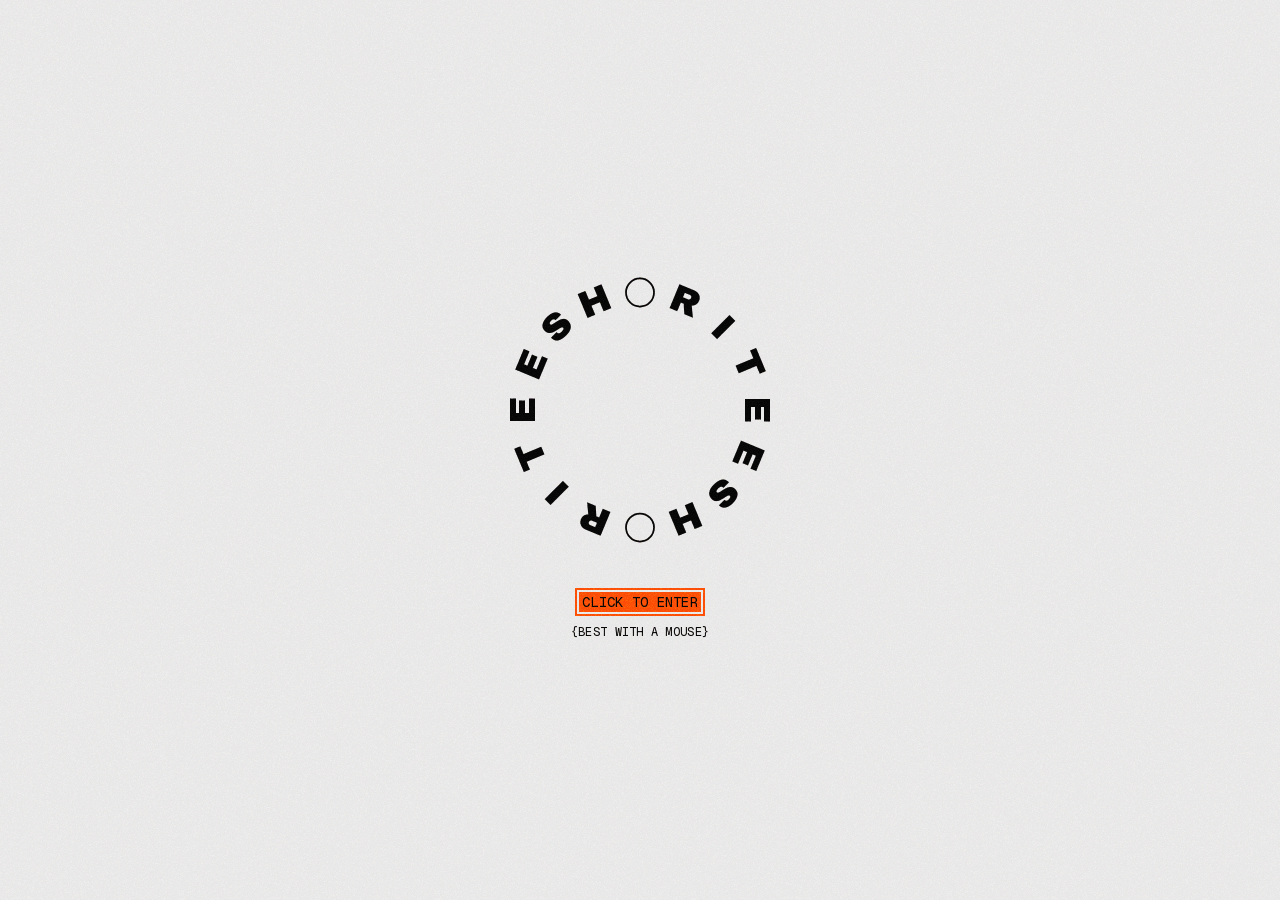
==== commit ca77f19c: "deploy b11b67b" ====
--- a/404/index.html
+++ b/404/index.html
@@ -1 +1 @@
-<!DOCTYPE html><!--KxWj7mpwCiJf4pQi8tX1x--><html lang="en"><head><meta charSet="utf-8"/><meta name="viewport" content="width=device-width, initial-scale=1"/><link rel="stylesheet" href="/_next/static/chunks/a9cc06f846c58216.css" data-precedence="next"/><link rel="stylesheet" href="/_next/static/chunks/f80a418465f2792e.css" data-precedence="next"/><link rel="preload" as="script" fetchPriority="low" href="/_next/static/chunks/f402a582c136d78f.js"/><script src="/_next/static/chunks/91adb7bdb9870c6a.js" async=""></script><script src="/_next/static/chunks/b7a3780483aba696.js" async=""></script><script src="/_next/static/chunks/3286a90db5baea98.js" async=""></script><script src="/_next/static/chunks/turbopack-1e8106f5658209a5.js" async=""></script><script src="/_next/static/chunks/7fb8e1210722aa96.js" async=""></script><script src="/_next/static/chunks/9efc8c238b36649e.js" async=""></script><script src="/_next/static/chunks/331bcca48c789d08.js" async=""></script><meta name="robots" content="noindex"/><meta name="next-size-adjust" content=""/><title>404: This page could not be found.</title><title>RITEESH THIRUVEEDHULA — AI ENGINEER</title><meta name="description" content="Riteesh Thiruveedhula, AI engineer in Hyderabad: ML pipelines, LLM systems and the interfaces on top."/><link rel="icon" href="/icon.png?icon.7b75e9c1.png" sizes="256x256" type="image/png"/><script>try{if(sessionStorage.getItem('rt-intro-seen'))document.documentElement.dataset.intro='done'}catch(e){}</script><script src="/_next/static/chunks/a6dad97d9634a72d.js" noModule=""></script></head><body class="geist_mono_8d43a2aa-module__8Li5zG__variable archivo_black_543ab441-module__92e_sG__variable rajdhani_635f1ec8-module__oWRXIG__variable orbitron_cd47e22e-module__xMtCMG__variable dm_sans_851d885b-module__2r4mZq__variable antialiased"><div hidden=""><!--$--><!--/$--></div><div class="intro fixed inset-0" style="z-index:var(--z-intro)"><div class="absolute inset-0 flex flex-col items-center justify-center gap-8 overflow-hidden bg-paper text-ink"><div class="w-[min(40vw,300px)]"><svg viewBox="0 0 1200 1200" role="img" aria-label="Riteesh" class="logo-spin block w-full"><circle cx="600" cy="130" r="56" fill="none" stroke="currentColor" stroke-width="7" transform="rotate(0 600 600)"></circle><text x="600" y="130" text-anchor="middle" dominant-baseline="central" font-family="var(--font-logo), Arial Black, sans-serif" font-size="150" fill="currentColor" transform="rotate(22.5 600 600)">R</text><text x="600" y="130" text-anchor="middle" dominant-baseline="central" font-family="var(--font-logo), Arial Black, sans-serif" font-size="150" fill="currentColor" transform="rotate(45 600 600)">I</text><text x="600" y="130" text-anchor="middle" dominant-baseline="central" font-family="var(--font-logo), Arial Black, sans-serif" font-size="150" fill="currentColor" transform="rotate(67.5 600 600)">T</text><text x="600" y="130" text-anchor="middle" dominant-baseline="central" font-family="var(--font-logo), Arial Black, sans-serif" font-size="150" fill="currentColor" transform="rotate(90 600 600)">E</text><text x="600" y="130" text-anchor="middle" dominant-baseline="central" font-family="var(--font-logo), Arial Black, sans-serif" font-size="150" fill="currentColor" transform="rotate(112.5 600 600)">E</text><text x="600" y="130" text-anchor="middle" dominant-baseline="central" font-family="var(--font-logo), Arial Black, sans-serif" font-size="150" fill="currentColor" transform="rotate(135 600 600)">S</text><text x="600" y="130" text-anchor="middle" dominant-baseline="central" font-family="var(--font-logo), Arial Black, sans-serif" font-size="150" fill="currentColor" transform="rotate(157.5 600 600)">H</text><circle cx="600" cy="130" r="56" fill="none" stroke="currentColor" stroke-width="7" transform="rotate(180 600 600)"></circle><text x="600" y="130" text-anchor="middle" dominant-baseline="central" font-family="var(--font-logo), Arial Black, sans-serif" font-size="150" fill="currentColor" transform="rotate(202.5 600 600)">R</text><text x="600" y="130" text-anchor="middle" dominant-baseline="central" font-family="var(--font-logo), Arial Black, sans-serif" font-size="150" fill="currentColor" transform="rotate(225 600 600)">I</text><text x="600" y="130" text-anchor="middle" dominant-baseline="central" font-family="var(--font-logo), Arial Black, sans-serif" font-size="150" fill="currentColor" transform="rotate(247.5 600 600)">T</text><text x="600" y="130" text-anchor="middle" dominant-baseline="central" font-family="var(--font-logo), Arial Black, sans-serif" font-size="150" fill="currentColor" transform="rotate(270 600 600)">E</text><text x="600" y="130" text-anchor="middle" dominant-baseline="central" font-family="var(--font-logo), Arial Black, sans-serif" font-size="150" fill="currentColor" transform="rotate(292.5 600 600)">E</text><text x="600" y="130" text-anchor="middle" dominant-baseline="central" font-family="var(--font-logo), Arial Black, sans-serif" font-size="150" fill="currentColor" transform="rotate(315 600 600)">S</text><text x="600" y="130" text-anchor="middle" dominant-baseline="central" font-family="var(--font-logo), Arial Black, sans-serif" font-size="150" fill="currentColor" transform="rotate(337.5 600 600)">H</text></svg></div><div class="flex flex-col items-center gap-3"><button type="button" autofocus="" data-scramble="true" class="hl cursor-pointer px-2 py-1 text-sm">CLICK TO ENTER</button><p class="text-xs">{BEST WITH A MOUSE}</p></div></div></div><div aria-hidden="true" class="fixed inset-0 bg-ink/60" style="z-index:var(--z-menu);opacity:0;visibility:hidden"></div><nav id="site-menu" aria-label="Menu" inert="" class="fixed inset-x-0 top-0 flex min-h-[48vh] flex-col justify-end gap-7 bg-ink px-[2.2vw] pb-[2.4vw] pt-32 text-[13px] font-medium leading-[1.45] text-paper" style="z-index:var(--z-menu);visibility:hidden"><div class="flex flex-wrap items-center gap-x-5 gap-y-2"><span class="w-32 md:w-[22vw]">{LINKS}</span><a data-scramble="true" class="px-1 hover:bg-accent hover:text-ink focus-visible:bg-accent focus-visible:text-ink" href="https://www.linkedin.com/in/riteesh2k6" target="_blank" rel="noopener">LKDN</a><a data-scramble="true" class="px-1 hover:bg-accent hover:text-ink focus-visible:bg-accent focus-visible:text-ink" href="https://github.com/Riteesh-2k6" target="_blank" rel="noopener">GH</a><a data-scramble="true" class="px-1 hover:bg-accent hover:text-ink focus-visible:bg-accent focus-visible:text-ink" href="mailto:riteesh.vnsp@gmail.com">MAIL</a></div><div class="flex flex-wrap items-end justify-between gap-4"><div class="flex items-center gap-x-5"><span class="w-32 md:w-[22vw]">{RESUME}</span><a data-scramble="true" class="px-1 hover:bg-accent hover:text-ink focus-visible:bg-accent focus-visible:text-ink" href="/resume.pdf" target="_blank" rel="noopener">VIEW PDF</a></div><button type="button" data-scramble="true" class="px-1 hover:bg-accent hover:text-ink focus-visible:bg-accent focus-visible:text-ink cursor-pointer">CONTACT</button></div></nav><header class="fixed inset-x-0 top-0 grid grid-cols-[1fr_auto] items-start px-[2.2vw] pt-[max(16px,1.6vw)] text-[11px] leading-[1.7] tracking-[0.2em] text-paper md:grid-cols-5" style="z-index:var(--z-header)"><a href="/" aria-label="Home" data-cursor-label="HOME" class="flex items-center gap-3 self-center"><svg viewBox="0 0 1200 1200" role="img" aria-label="Riteesh" aria-hidden="true" class="logo-spin block w-[max(44px,3.4vw)]"><circle cx="600" cy="130" r="56" fill="none" stroke="currentColor" stroke-width="7" transform="rotate(0 600 600)"></circle><text x="600" y="130" text-anchor="middle" dominant-baseline="central" font-family="var(--font-logo), Arial Black, sans-serif" font-size="150" fill="currentColor" transform="rotate(22.5 600 600)">R</text><text x="600" y="130" text-anchor="middle" dominant-baseline="central" font-family="var(--font-logo), Arial Black, sans-serif" font-size="150" fill="currentColor" transform="rotate(45 600 600)">I</text><text x="600" y="130" text-anchor="middle" dominant-baseline="central" font-family="var(--font-logo), Arial Black, sans-serif" font-size="150" fill="currentColor" transform="rotate(67.5 600 600)">T</text><text x="600" y="130" text-anchor="middle" dominant-baseline="central" font-family="var(--font-logo), Arial Black, sans-serif" font-size="150" fill="currentColor" transform="rotate(90 600 600)">E</text><text x="600" y="130" text-anchor="middle" dominant-baseline="central" font-family="var(--font-logo), Arial Black, sans-serif" font-size="150" fill="currentColor" transform="rotate(112.5 600 600)">E</text><text x="600" y="130" text-anchor="middle" dominant-baseline="central" font-family="var(--font-logo), Arial Black, sans-serif" font-size="150" fill="currentColor" transform="rotate(135 600 600)">S</text><text x="600" y="130" text-anchor="middle" dominant-baseline="central" font-family="var(--font-logo), Arial Black, sans-serif" font-size="150" fill="currentColor" transform="rotate(157.5 600 600)">H</text><circle cx="600" cy="130" r="56" fill="none" stroke="currentColor" stroke-width="7" transform="rotate(180 600 600)"></circle><text x="600" y="130" text-anchor="middle" dominant-baseline="central" font-family="var(--font-logo), Arial Black, sans-serif" font-size="150" fill="currentColor" transform="rotate(202.5 600 600)">R</text><text x="600" y="130" text-anchor="middle" dominant-baseline="central" font-family="var(--font-logo), Arial Black, sans-serif" font-size="150" fill="currentColor" transform="rotate(225 600 600)">I</text><text x="600" y="130" text-anchor="middle" dominant-baseline="central" font-family="var(--font-logo), Arial Black, sans-serif" font-size="150" fill="currentColor" transform="rotate(247.5 600 600)">T</text><text x="600" y="130" text-anchor="middle" dominant-baseline="central" font-family="var(--font-logo), Arial Black, sans-serif" font-size="150" fill="currentColor" transform="rotate(270 600 600)">E</text><text x="600" y="130" text-anchor="middle" dominant-baseline="central" font-family="var(--font-logo), Arial Black, sans-serif" font-size="150" fill="currentColor" transform="rotate(292.5 600 600)">E</text><text x="600" y="130" text-anchor="middle" dominant-baseline="central" font-family="var(--font-logo), Arial Black, sans-serif" font-size="150" fill="currentColor" transform="rotate(315 600 600)">S</text><text x="600" y="130" text-anchor="middle" dominant-baseline="central" font-family="var(--font-logo), Arial Black, sans-serif" font-size="150" fill="currentColor" transform="rotate(337.5 600 600)">H</text></svg><span class="[text-shadow:0_0_6px_#000,0_0_2px_#000] font-tech text-[15px] font-bold tracking-normal">RITEESH VNSP</span></a><p class="hidden self-center md:block"><span class="[text-shadow:0_0_6px_#000,0_0_2px_#000] text-paper/70">PORTFOLIO - <span class="text-paper">V2</span></span></p><div class="hidden gap-5 self-center md:flex"></div><p class="hidden text-paper/70 md:block"><span class="[text-shadow:0_0_6px_#000,0_0_2px_#000]">HYDERABAD, IN</span><br/><span class="[text-shadow:0_0_6px_#000,0_0_2px_#000]"> </span></p><div class="flex items-start justify-between gap-4"><p class="hidden text-paper/70 md:block"><span class="[text-shadow:0_0_6px_#000,0_0_2px_#000]">17°23&#x27;06.0&quot;N</span><br/><span class="[text-shadow:0_0_6px_#000,0_0_2px_#000]">78°29&#x27;12.0&quot;E</span></p><button type="button" aria-expanded="false" aria-controls="site-menu" class="relative cursor-pointer bg-surface px-[1.4em] py-[0.6em] font-tech text-[15px] font-bold tracking-normal text-paper"><span aria-hidden="true" class="absolute left-0 top-0 h-2 w-2 border-l-2 border-t-2 border-accent"></span><span aria-hidden="true" class="absolute bottom-0 right-0 h-2 w-2 border-b-2 border-r-2 border-accent"></span><span data-scramble="true">MENU</span></button></div></header><div style="font-family:system-ui,&quot;Segoe UI&quot;,Roboto,Helvetica,Arial,sans-serif,&quot;Apple Color Emoji&quot;,&quot;Segoe UI Emoji&quot;;height:100vh;text-align:center;display:flex;flex-direction:column;align-items:center;justify-content:center"><div><style>body{color:#000;background:#fff;margin:0}.next-error-h1{border-right:1px solid rgba(0,0,0,.3)}@media (prefers-color-scheme:dark){body{color:#fff;background:#000}.next-error-h1{border-right:1px solid rgba(255,255,255,.3)}}</style><h1 class="next-error-h1" style="display:inline-block;margin:0 20px 0 0;padding:0 23px 0 0;font-size:24px;font-weight:500;vertical-align:top;line-height:49px">404</h1><div style="display:inline-block"><h2 style="font-size:14px;font-weight:400;line-height:49px;margin:0">This page could not be found.</h2></div></div></div><!--$--><!--/$--><canvas aria-hidden="true" class="pointer-events-none fixed inset-0 h-screen w-screen" style="z-index:var(--z-transition)"></canvas><script src="/_next/static/chunks/f402a582c136d78f.js" id="_R_" async=""></script><script>(self.__next_f=self.__next_f||[]).push([0])</script><script>self.__next_f.push([1,"1:\"$Sreact.fragment\"\n2:I[65971,[\"/_next/static/chunks/7fb8e1210722aa96.js\",\"/_next/static/chunks/9efc8c238b36649e.js\"],\"default\"]\n3:I[34380,[\"/_next/static/chunks/7fb8e1210722aa96.js\",\"/_next/static/chunks/9efc8c238b36649e.js\"],\"default\"]\n4:I[57097,[\"/_next/static/chunks/7fb8e1210722aa96.js\",\"/_next/static/chunks/9efc8c238b36649e.js\"],\"default\"]\n5:I[84934,[\"/_next/static/chunks/7fb8e1210722aa96.js\",\"/_next/static/chunks/9efc8c238b36649e.js\"],\"TransitionProvider\"]\n6:I[40120,[\"/_next/static/chunks/7fb8e1210722aa96.js\",\"/_next/static/chunks/9efc8c238b36649e.js\"],\"default\"]\n7:I[47048,[\"/_next/static/chunks/7fb8e1210722aa96.js\",\"/_next/static/chunks/9efc8c238b36649e.js\"],\"default\"]\n8:I[39756,[\"/_next/static/chunks/331bcca48c789d08.js\"],\"default\"]\n9:I[37457,[\"/_next/static/chunks/331bcca48c789d08.js\"],\"default\"]\na:I[97367,[\"/_next/static/chunks/331bcca48c789d08.js\"],\"OutletBoundary\"]\nc:I[11533,[\"/_next/static/chunks/331bcca48c789d08.js\"],\"AsyncMetadataOutlet\"]\ne:I[97367,[\"/_next/static/chunks/331bcca48c789d08.js\"],\"ViewportBoundary\"]\n10:I[97367,[\"/_next/static/chunks/331bcca48c789d08.js\"],\"MetadataBoundary\"]\n11:\"$Sreact.suspense\"\n13:I[68027,[\"/_next/static/chunks/331bcca48c789d08.js\"],\"default\"]\n:HL[\"/_next/static/chunks/a9cc06f846c58216.css\",\"style\"]\n:HL[\"/_next/static/chunks/f80a418465f2792e.css\",\"style\"]\n"])</script><script>self.__next_f.push([1,"0:{\"P\":null,\"b\":\"KxWj7mpwCiJf4pQi8tX1x\",\"p\":\"\",\"c\":[\"\",\"_not-found\",\"\"],\"i\":false,\"f\":[[[\"\",{\"children\":[\"/_not-found\",{\"children\":[\"__PAGE__\",{}]}]},\"$undefined\",\"$undefined\",true],[\"\",[\"$\",\"$1\",\"c\",{\"children\":[[[\"$\",\"link\",\"0\",{\"rel\":\"stylesheet\",\"href\":\"/_next/static/chunks/a9cc06f846c58216.css\",\"precedence\":\"next\",\"crossOrigin\":\"$undefined\",\"nonce\":\"$undefined\"}],[\"$\",\"link\",\"1\",{\"rel\":\"stylesheet\",\"href\":\"/_next/static/chunks/f80a418465f2792e.css\",\"precedence\":\"next\",\"crossOrigin\":\"$undefined\",\"nonce\":\"$undefined\"}],[\"$\",\"script\",\"script-0\",{\"src\":\"/_next/static/chunks/7fb8e1210722aa96.js\",\"async\":true,\"nonce\":\"$undefined\"}],[\"$\",\"script\",\"script-1\",{\"src\":\"/_next/static/chunks/9efc8c238b36649e.js\",\"async\":true,\"nonce\":\"$undefined\"}]],[\"$\",\"html\",null,{\"lang\":\"en\",\"suppressHydrationWarning\":true,\"children\":[[\"$\",\"head\",null,{\"children\":[\"$\",\"script\",null,{\"dangerouslySetInnerHTML\":{\"__html\":\"try{if(sessionStorage.getItem('rt-intro-seen'))document.documentElement.dataset.intro='done'}catch(e){}\"}}]}],[\"$\",\"body\",null,{\"className\":\"geist_mono_8d43a2aa-module__8Li5zG__variable archivo_black_543ab441-module__92e_sG__variable rajdhani_635f1ec8-module__oWRXIG__variable orbitron_cd47e22e-module__xMtCMG__variable dm_sans_851d885b-module__2r4mZq__variable antialiased\",\"children\":[[\"$\",\"$L2\",null,{}],[\"$\",\"$L3\",null,{}],[\"$\",\"$L4\",null,{\"targetSelector\":\"a, button, [role='button'], [data-cursor-label]\",\"matchRadius\":false}],[\"$\",\"$L5\",null,{\"children\":[[\"$\",\"$L6\",null,{}],[\"$\",\"$L7\",null,{}],[\"$\",\"$L8\",null,{\"parallelRouterKey\":\"children\",\"error\":\"$undefined\",\"errorStyles\":\"$undefined\",\"errorScripts\":\"$undefined\",\"template\":[\"$\",\"$L9\",null,{}],\"templateStyles\":\"$undefined\",\"templateScripts\":\"$undefined\",\"notFound\":[[[\"$\",\"title\",null,{\"children\":\"404: This page could not be found.\"}],[\"$\",\"div\",null,{\"style\":{\"fontFamily\":\"system-ui,\\\"Segoe UI\\\",Roboto,Helvetica,Arial,sans-serif,\\\"Apple Color Emoji\\\",\\\"Segoe UI Emoji\\\"\",\"height\":\"100vh\",\"textAlign\":\"center\",\"display\":\"flex\",\"flexDirection\":\"column\",\"alignItems\":\"center\",\"justifyContent\":\"center\"},\"children\":[\"$\",\"div\",null,{\"children\":[[\"$\",\"style\",null,{\"dangerouslySetInnerHTML\":{\"__html\":\"body{color:#000;background:#fff;margin:0}.next-error-h1{border-right:1px solid rgba(0,0,0,.3)}@media (prefers-color-scheme:dark){body{color:#fff;background:#000}.next-error-h1{border-right:1px solid rgba(255,255,255,.3)}}\"}}],[\"$\",\"h1\",null,{\"className\":\"next-error-h1\",\"style\":{\"display\":\"inline-block\",\"margin\":\"0 20px 0 0\",\"padding\":\"0 23px 0 0\",\"fontSize\":24,\"fontWeight\":500,\"verticalAlign\":\"top\",\"lineHeight\":\"49px\"},\"children\":404}],[\"$\",\"div\",null,{\"style\":{\"display\":\"inline-block\"},\"children\":[\"$\",\"h2\",null,{\"style\":{\"fontSize\":14,\"fontWeight\":400,\"lineHeight\":\"49px\",\"margin\":0},\"children\":\"This page could not be found.\"}]}]]}]}]],[]],\"forbidden\":\"$undefined\",\"unauthorized\":\"$undefined\"}]]}]]}]]}]]}],{\"children\":[\"/_not-found\",[\"$\",\"$1\",\"c\",{\"children\":[null,[\"$\",\"$L8\",null,{\"parallelRouterKey\":\"children\",\"error\":\"$undefined\",\"errorStyles\":\"$undefined\",\"errorScripts\":\"$undefined\",\"template\":[\"$\",\"$L9\",null,{}],\"templateStyles\":\"$undefined\",\"templateScripts\":\"$undefined\",\"notFound\":\"$undefined\",\"forbidden\":\"$undefined\",\"unauthorized\":\"$undefined\"}]]}],{\"children\":[\"__PAGE__\",[\"$\",\"$1\",\"c\",{\"children\":[[[\"$\",\"title\",null,{\"children\":\"404: This page could not be found.\"}],[\"$\",\"div\",null,{\"style\":\"$0:f:0:1:1:props:children:1:props:children:1:props:children:3:props:children:2:props:notFound:0:1:props:style\",\"children\":[\"$\",\"div\",null,{\"children\":[[\"$\",\"style\",null,{\"dangerouslySetInnerHTML\":{\"__html\":\"body{color:#000;background:#fff;margin:0}.next-error-h1{border-right:1px solid rgba(0,0,0,.3)}@media (prefers-color-scheme:dark){body{color:#fff;background:#000}.next-error-h1{border-right:1px solid rgba(255,255,255,.3)}}\"}}],[\"$\",\"h1\",null,{\"className\":\"next-error-h1\",\"style\":\"$0:f:0:1:1:props:children:1:props:children:1:props:children:3:props:children:2:props:notFound:0:1:props:children:props:children:1:props:style\",\"children\":404}],[\"$\",\"div\",null,{\"style\":\"$0:f:0:1:1:props:children:1:props:children:1:props:children:3:props:children:2:props:notFound:0:1:props:children:props:children:2:props:style\",\"children\":[\"$\",\"h2\",null,{\"style\":\"$0:f:0:1:1:props:children:1:props:children:1:props:children:3:props:children:2:props:notFound:0:1:props:children:props:children:2:props:children:props:style\",\"children\":\"This page could not be found.\"}]}]]}]}]],null,[\"$\",\"$La\",null,{\"children\":[\"$Lb\",[\"$\",\"$Lc\",null,{\"promise\":\"$@d\"}]]}]]}],{},null,false]},null,false]},null,false],[\"$\",\"$1\",\"h\",{\"children\":[[\"$\",\"meta\",null,{\"name\":\"robots\",\"content\":\"noindex\"}],[[\"$\",\"$Le\",null,{\"children\":\"$Lf\"}],[\"$\",\"meta\",null,{\"name\":\"next-size-adjust\",\"content\":\"\"}]],[\"$\",\"$L10\",null,{\"children\":[\"$\",\"div\",null,{\"hidden\":true,\"children\":[\"$\",\"$11\",null,{\"fallback\":null,\"children\":\"$L12\"}]}]}]]}],false]],\"m\":\"$undefined\",\"G\":[\"$13\",\"$undefined\"],\"s\":false,\"S\":true}\n"])</script><script>self.__next_f.push([1,"f:[[\"$\",\"meta\",\"0\",{\"charSet\":\"utf-8\"}],[\"$\",\"meta\",\"1\",{\"name\":\"viewport\",\"content\":\"width=device-width, initial-scale=1\"}]]\nb:null\n"])</script><script>self.__next_f.push([1,"14:I[27201,[\"/_next/static/chunks/331bcca48c789d08.js\"],\"IconMark\"]\nd:{\"metadata\":[[\"$\",\"title\",\"0\",{\"children\":\"RITEESH THIRUVEEDHULA — AI ENGINEER\"}],[\"$\",\"meta\",\"1\",{\"name\":\"description\",\"content\":\"Riteesh Thiruveedhula, AI engineer in Hyderabad: ML pipelines, LLM systems and the interfaces on top.\"}],[\"$\",\"link\",\"2\",{\"rel\":\"icon\",\"href\":\"/icon.png?icon.7b75e9c1.png\",\"sizes\":\"256x256\",\"type\":\"image/png\"}],[\"$\",\"$L14\",\"3\",{}]],\"error\":null,\"digest\":\"$undefined\"}\n"])</script><script>self.__next_f.push([1,"12:\"$d:metadata\"\n"])</script></body></html>+<!DOCTYPE html><!--65JZjdPnm9QYKFkXbPh0a--><html lang="en"><head><meta charSet="utf-8"/><meta name="viewport" content="width=device-width, initial-scale=1"/><link rel="stylesheet" href="/_next/static/chunks/a9cc06f846c58216.css" data-precedence="next"/><link rel="stylesheet" href="/_next/static/chunks/f80a418465f2792e.css" data-precedence="next"/><link rel="preload" as="script" fetchPriority="low" href="/_next/static/chunks/f402a582c136d78f.js"/><script src="/_next/static/chunks/91adb7bdb9870c6a.js" async=""></script><script src="/_next/static/chunks/b7a3780483aba696.js" async=""></script><script src="/_next/static/chunks/3286a90db5baea98.js" async=""></script><script src="/_next/static/chunks/turbopack-1e8106f5658209a5.js" async=""></script><script src="/_next/static/chunks/7fb8e1210722aa96.js" async=""></script><script src="/_next/static/chunks/9efc8c238b36649e.js" async=""></script><script src="/_next/static/chunks/331bcca48c789d08.js" async=""></script><meta name="robots" content="noindex"/><meta name="next-size-adjust" content=""/><title>404: This page could not be found.</title><title>RITEESH THIRUVEEDHULA — AI ENGINEER</title><meta name="description" content="Riteesh Thiruveedhula, AI engineer in Hyderabad: ML pipelines, LLM systems and the interfaces on top."/><link rel="icon" href="/icon.png?icon.7b75e9c1.png" sizes="256x256" type="image/png"/><script>try{if(sessionStorage.getItem('rt-intro-seen'))document.documentElement.dataset.intro='done'}catch(e){}</script><script src="/_next/static/chunks/a6dad97d9634a72d.js" noModule=""></script></head><body class="geist_mono_8d43a2aa-module__8Li5zG__variable archivo_black_543ab441-module__92e_sG__variable rajdhani_635f1ec8-module__oWRXIG__variable orbitron_cd47e22e-module__xMtCMG__variable dm_sans_851d885b-module__2r4mZq__variable antialiased"><div hidden=""><!--$--><!--/$--></div><div class="intro fixed inset-0" style="z-index:var(--z-intro)"><div class="absolute inset-0 flex flex-col items-center justify-center gap-8 overflow-hidden bg-paper text-ink"><div class="w-[min(40vw,300px)]"><svg viewBox="0 0 1200 1200" role="img" aria-label="Riteesh" class="logo-spin block w-full"><circle cx="600" cy="130" r="56" fill="none" stroke="currentColor" stroke-width="7" transform="rotate(0 600 600)"></circle><text x="600" y="130" text-anchor="middle" dominant-baseline="central" font-family="var(--font-logo), Arial Black, sans-serif" font-size="150" fill="currentColor" transform="rotate(22.5 600 600)">R</text><text x="600" y="130" text-anchor="middle" dominant-baseline="central" font-family="var(--font-logo), Arial Black, sans-serif" font-size="150" fill="currentColor" transform="rotate(45 600 600)">I</text><text x="600" y="130" text-anchor="middle" dominant-baseline="central" font-family="var(--font-logo), Arial Black, sans-serif" font-size="150" fill="currentColor" transform="rotate(67.5 600 600)">T</text><text x="600" y="130" text-anchor="middle" dominant-baseline="central" font-family="var(--font-logo), Arial Black, sans-serif" font-size="150" fill="currentColor" transform="rotate(90 600 600)">E</text><text x="600" y="130" text-anchor="middle" dominant-baseline="central" font-family="var(--font-logo), Arial Black, sans-serif" font-size="150" fill="currentColor" transform="rotate(112.5 600 600)">E</text><text x="600" y="130" text-anchor="middle" dominant-baseline="central" font-family="var(--font-logo), Arial Black, sans-serif" font-size="150" fill="currentColor" transform="rotate(135 600 600)">S</text><text x="600" y="130" text-anchor="middle" dominant-baseline="central" font-family="var(--font-logo), Arial Black, sans-serif" font-size="150" fill="currentColor" transform="rotate(157.5 600 600)">H</text><circle cx="600" cy="130" r="56" fill="none" stroke="currentColor" stroke-width="7" transform="rotate(180 600 600)"></circle><text x="600" y="130" text-anchor="middle" dominant-baseline="central" font-family="var(--font-logo), Arial Black, sans-serif" font-size="150" fill="currentColor" transform="rotate(202.5 600 600)">R</text><text x="600" y="130" text-anchor="middle" dominant-baseline="central" font-family="var(--font-logo), Arial Black, sans-serif" font-size="150" fill="currentColor" transform="rotate(225 600 600)">I</text><text x="600" y="130" text-anchor="middle" dominant-baseline="central" font-family="var(--font-logo), Arial Black, sans-serif" font-size="150" fill="currentColor" transform="rotate(247.5 600 600)">T</text><text x="600" y="130" text-anchor="middle" dominant-baseline="central" font-family="var(--font-logo), Arial Black, sans-serif" font-size="150" fill="currentColor" transform="rotate(270 600 600)">E</text><text x="600" y="130" text-anchor="middle" dominant-baseline="central" font-family="var(--font-logo), Arial Black, sans-serif" font-size="150" fill="currentColor" transform="rotate(292.5 600 600)">E</text><text x="600" y="130" text-anchor="middle" dominant-baseline="central" font-family="var(--font-logo), Arial Black, sans-serif" font-size="150" fill="currentColor" transform="rotate(315 600 600)">S</text><text x="600" y="130" text-anchor="middle" dominant-baseline="central" font-family="var(--font-logo), Arial Black, sans-serif" font-size="150" fill="currentColor" transform="rotate(337.5 600 600)">H</text></svg></div><div class="flex flex-col items-center gap-3"><button type="button" autofocus="" data-scramble="true" class="hl cursor-pointer px-2 py-1 text-sm">CLICK TO ENTER</button><p class="text-xs">{BEST WITH A MOUSE}</p></div></div></div><div aria-hidden="true" class="fixed inset-0 bg-ink/60" style="z-index:var(--z-menu);opacity:0;visibility:hidden"></div><nav id="site-menu" aria-label="Menu" inert="" class="fixed inset-x-0 top-0 flex min-h-[48vh] flex-col justify-end gap-7 bg-ink px-[2.2vw] pb-[2.4vw] pt-32 text-[13px] font-medium leading-[1.45] text-paper" style="z-index:var(--z-menu);visibility:hidden"><div class="flex flex-wrap items-center gap-x-5 gap-y-2"><span class="w-32 md:w-[22vw]">{LINKS}</span><a data-scramble="true" class="px-1 hover:bg-accent hover:text-ink focus-visible:bg-accent focus-visible:text-ink" href="https://www.linkedin.com/in/riteesh2k6" target="_blank" rel="noopener">LKDN</a><a data-scramble="true" class="px-1 hover:bg-accent hover:text-ink focus-visible:bg-accent focus-visible:text-ink" href="https://github.com/Riteesh-2k6" target="_blank" rel="noopener">GH</a><a data-scramble="true" class="px-1 hover:bg-accent hover:text-ink focus-visible:bg-accent focus-visible:text-ink" href="mailto:riteesh.vnsp@gmail.com">MAIL</a></div><div class="flex flex-wrap items-end justify-between gap-4"><div class="flex items-center gap-x-5"><span class="w-32 md:w-[22vw]">{RESUME}</span><a data-scramble="true" class="px-1 hover:bg-accent hover:text-ink focus-visible:bg-accent focus-visible:text-ink" href="/resume.pdf" target="_blank" rel="noopener">VIEW PDF</a></div><button type="button" data-scramble="true" class="px-1 hover:bg-accent hover:text-ink focus-visible:bg-accent focus-visible:text-ink cursor-pointer">CONTACT</button></div></nav><header class="fixed inset-x-0 top-0 grid grid-cols-[1fr_auto] items-start px-[2.2vw] pt-[max(16px,1.6vw)] text-[11px] leading-[1.7] tracking-[0.2em] text-paper md:grid-cols-5" style="z-index:var(--z-header)"><a href="/" aria-label="Home" data-cursor-label="HOME" class="flex items-center gap-3 self-center"><svg viewBox="0 0 1200 1200" role="img" aria-label="Riteesh" aria-hidden="true" class="logo-spin block w-[max(44px,3.4vw)]"><circle cx="600" cy="130" r="56" fill="none" stroke="currentColor" stroke-width="7" transform="rotate(0 600 600)"></circle><text x="600" y="130" text-anchor="middle" dominant-baseline="central" font-family="var(--font-logo), Arial Black, sans-serif" font-size="150" fill="currentColor" transform="rotate(22.5 600 600)">R</text><text x="600" y="130" text-anchor="middle" dominant-baseline="central" font-family="var(--font-logo), Arial Black, sans-serif" font-size="150" fill="currentColor" transform="rotate(45 600 600)">I</text><text x="600" y="130" text-anchor="middle" dominant-baseline="central" font-family="var(--font-logo), Arial Black, sans-serif" font-size="150" fill="currentColor" transform="rotate(67.5 600 600)">T</text><text x="600" y="130" text-anchor="middle" dominant-baseline="central" font-family="var(--font-logo), Arial Black, sans-serif" font-size="150" fill="currentColor" transform="rotate(90 600 600)">E</text><text x="600" y="130" text-anchor="middle" dominant-baseline="central" font-family="var(--font-logo), Arial Black, sans-serif" font-size="150" fill="currentColor" transform="rotate(112.5 600 600)">E</text><text x="600" y="130" text-anchor="middle" dominant-baseline="central" font-family="var(--font-logo), Arial Black, sans-serif" font-size="150" fill="currentColor" transform="rotate(135 600 600)">S</text><text x="600" y="130" text-anchor="middle" dominant-baseline="central" font-family="var(--font-logo), Arial Black, sans-serif" font-size="150" fill="currentColor" transform="rotate(157.5 600 600)">H</text><circle cx="600" cy="130" r="56" fill="none" stroke="currentColor" stroke-width="7" transform="rotate(180 600 600)"></circle><text x="600" y="130" text-anchor="middle" dominant-baseline="central" font-family="var(--font-logo), Arial Black, sans-serif" font-size="150" fill="currentColor" transform="rotate(202.5 600 600)">R</text><text x="600" y="130" text-anchor="middle" dominant-baseline="central" font-family="var(--font-logo), Arial Black, sans-serif" font-size="150" fill="currentColor" transform="rotate(225 600 600)">I</text><text x="600" y="130" text-anchor="middle" dominant-baseline="central" font-family="var(--font-logo), Arial Black, sans-serif" font-size="150" fill="currentColor" transform="rotate(247.5 600 600)">T</text><text x="600" y="130" text-anchor="middle" dominant-baseline="central" font-family="var(--font-logo), Arial Black, sans-serif" font-size="150" fill="currentColor" transform="rotate(270 600 600)">E</text><text x="600" y="130" text-anchor="middle" dominant-baseline="central" font-family="var(--font-logo), Arial Black, sans-serif" font-size="150" fill="currentColor" transform="rotate(292.5 600 600)">E</text><text x="600" y="130" text-anchor="middle" dominant-baseline="central" font-family="var(--font-logo), Arial Black, sans-serif" font-size="150" fill="currentColor" transform="rotate(315 600 600)">S</text><text x="600" y="130" text-anchor="middle" dominant-baseline="central" font-family="var(--font-logo), Arial Black, sans-serif" font-size="150" fill="currentColor" transform="rotate(337.5 600 600)">H</text></svg><span class="[text-shadow:0_0_6px_#000,0_0_2px_#000] font-tech text-[15px] font-bold tracking-normal">RITEESH VNSP</span></a><p class="hidden self-center md:block"><span class="[text-shadow:0_0_6px_#000,0_0_2px_#000] text-paper/70">PORTFOLIO - <span class="text-paper">V2</span></span></p><div class="hidden gap-5 self-center md:flex"></div><p class="hidden text-paper/70 md:block"><span class="[text-shadow:0_0_6px_#000,0_0_2px_#000]">HYDERABAD, IN</span><br/><span class="[text-shadow:0_0_6px_#000,0_0_2px_#000]"> </span></p><div class="flex items-start justify-between gap-4"><p class="hidden text-paper/70 md:block"><span class="[text-shadow:0_0_6px_#000,0_0_2px_#000]">17°23&#x27;06.0&quot;N</span><br/><span class="[text-shadow:0_0_6px_#000,0_0_2px_#000]">78°29&#x27;12.0&quot;E</span></p><button type="button" aria-expanded="false" aria-controls="site-menu" class="relative cursor-pointer bg-surface px-[1.4em] py-[0.6em] font-tech text-[15px] font-bold tracking-normal text-paper"><span aria-hidden="true" class="absolute left-0 top-0 h-2 w-2 border-l-2 border-t-2 border-accent"></span><span aria-hidden="true" class="absolute bottom-0 right-0 h-2 w-2 border-b-2 border-r-2 border-accent"></span><span data-scramble="true">MENU</span></button></div></header><div style="font-family:system-ui,&quot;Segoe UI&quot;,Roboto,Helvetica,Arial,sans-serif,&quot;Apple Color Emoji&quot;,&quot;Segoe UI Emoji&quot;;height:100vh;text-align:center;display:flex;flex-direction:column;align-items:center;justify-content:center"><div><style>body{color:#000;background:#fff;margin:0}.next-error-h1{border-right:1px solid rgba(0,0,0,.3)}@media (prefers-color-scheme:dark){body{color:#fff;background:#000}.next-error-h1{border-right:1px solid rgba(255,255,255,.3)}}</style><h1 class="next-error-h1" style="display:inline-block;margin:0 20px 0 0;padding:0 23px 0 0;font-size:24px;font-weight:500;vertical-align:top;line-height:49px">404</h1><div style="display:inline-block"><h2 style="font-size:14px;font-weight:400;line-height:49px;margin:0">This page could not be found.</h2></div></div></div><!--$--><!--/$--><canvas aria-hidden="true" class="pointer-events-none fixed inset-0 h-screen w-screen" style="z-index:var(--z-transition)"></canvas><script src="/_next/static/chunks/f402a582c136d78f.js" id="_R_" async=""></script><script>(self.__next_f=self.__next_f||[]).push([0])</script><script>self.__next_f.push([1,"1:\"$Sreact.fragment\"\n2:I[65971,[\"/_next/static/chunks/7fb8e1210722aa96.js\",\"/_next/static/chunks/9efc8c238b36649e.js\"],\"default\"]\n3:I[34380,[\"/_next/static/chunks/7fb8e1210722aa96.js\",\"/_next/static/chunks/9efc8c238b36649e.js\"],\"default\"]\n4:I[57097,[\"/_next/static/chunks/7fb8e1210722aa96.js\",\"/_next/static/chunks/9efc8c238b36649e.js\"],\"default\"]\n5:I[84934,[\"/_next/static/chunks/7fb8e1210722aa96.js\",\"/_next/static/chunks/9efc8c238b36649e.js\"],\"TransitionProvider\"]\n6:I[40120,[\"/_next/static/chunks/7fb8e1210722aa96.js\",\"/_next/static/chunks/9efc8c238b36649e.js\"],\"default\"]\n7:I[47048,[\"/_next/static/chunks/7fb8e1210722aa96.js\",\"/_next/static/chunks/9efc8c238b36649e.js\"],\"default\"]\n8:I[39756,[\"/_next/static/chunks/331bcca48c789d08.js\"],\"default\"]\n9:I[37457,[\"/_next/static/chunks/331bcca48c789d08.js\"],\"default\"]\na:I[97367,[\"/_next/static/chunks/331bcca48c789d08.js\"],\"OutletBoundary\"]\nc:I[11533,[\"/_next/static/chunks/331bcca48c789d08.js\"],\"AsyncMetadataOutlet\"]\ne:I[97367,[\"/_next/static/chunks/331bcca48c789d08.js\"],\"ViewportBoundary\"]\n10:I[97367,[\"/_next/static/chunks/331bcca48c789d08.js\"],\"MetadataBoundary\"]\n11:\"$Sreact.suspense\"\n13:I[68027,[\"/_next/static/chunks/331bcca48c789d08.js\"],\"default\"]\n:HL[\"/_next/static/chunks/a9cc06f846c58216.css\",\"style\"]\n:HL[\"/_next/static/chunks/f80a418465f2792e.css\",\"style\"]\n"])</script><script>self.__next_f.push([1,"0:{\"P\":null,\"b\":\"65JZjdPnm9QYKFkXbPh0a\",\"p\":\"\",\"c\":[\"\",\"_not-found\",\"\"],\"i\":false,\"f\":[[[\"\",{\"children\":[\"/_not-found\",{\"children\":[\"__PAGE__\",{}]}]},\"$undefined\",\"$undefined\",true],[\"\",[\"$\",\"$1\",\"c\",{\"children\":[[[\"$\",\"link\",\"0\",{\"rel\":\"stylesheet\",\"href\":\"/_next/static/chunks/a9cc06f846c58216.css\",\"precedence\":\"next\",\"crossOrigin\":\"$undefined\",\"nonce\":\"$undefined\"}],[\"$\",\"link\",\"1\",{\"rel\":\"stylesheet\",\"href\":\"/_next/static/chunks/f80a418465f2792e.css\",\"precedence\":\"next\",\"crossOrigin\":\"$undefined\",\"nonce\":\"$undefined\"}],[\"$\",\"script\",\"script-0\",{\"src\":\"/_next/static/chunks/7fb8e1210722aa96.js\",\"async\":true,\"nonce\":\"$undefined\"}],[\"$\",\"script\",\"script-1\",{\"src\":\"/_next/static/chunks/9efc8c238b36649e.js\",\"async\":true,\"nonce\":\"$undefined\"}]],[\"$\",\"html\",null,{\"lang\":\"en\",\"suppressHydrationWarning\":true,\"children\":[[\"$\",\"head\",null,{\"children\":[\"$\",\"script\",null,{\"dangerouslySetInnerHTML\":{\"__html\":\"try{if(sessionStorage.getItem('rt-intro-seen'))document.documentElement.dataset.intro='done'}catch(e){}\"}}]}],[\"$\",\"body\",null,{\"className\":\"geist_mono_8d43a2aa-module__8Li5zG__variable archivo_black_543ab441-module__92e_sG__variable rajdhani_635f1ec8-module__oWRXIG__variable orbitron_cd47e22e-module__xMtCMG__variable dm_sans_851d885b-module__2r4mZq__variable antialiased\",\"children\":[[\"$\",\"$L2\",null,{}],[\"$\",\"$L3\",null,{}],[\"$\",\"$L4\",null,{\"targetSelector\":\"a, button, [role='button'], [data-cursor-label]\",\"matchRadius\":false}],[\"$\",\"$L5\",null,{\"children\":[[\"$\",\"$L6\",null,{}],[\"$\",\"$L7\",null,{}],[\"$\",\"$L8\",null,{\"parallelRouterKey\":\"children\",\"error\":\"$undefined\",\"errorStyles\":\"$undefined\",\"errorScripts\":\"$undefined\",\"template\":[\"$\",\"$L9\",null,{}],\"templateStyles\":\"$undefined\",\"templateScripts\":\"$undefined\",\"notFound\":[[[\"$\",\"title\",null,{\"children\":\"404: This page could not be found.\"}],[\"$\",\"div\",null,{\"style\":{\"fontFamily\":\"system-ui,\\\"Segoe UI\\\",Roboto,Helvetica,Arial,sans-serif,\\\"Apple Color Emoji\\\",\\\"Segoe UI Emoji\\\"\",\"height\":\"100vh\",\"textAlign\":\"center\",\"display\":\"flex\",\"flexDirection\":\"column\",\"alignItems\":\"center\",\"justifyContent\":\"center\"},\"children\":[\"$\",\"div\",null,{\"children\":[[\"$\",\"style\",null,{\"dangerouslySetInnerHTML\":{\"__html\":\"body{color:#000;background:#fff;margin:0}.next-error-h1{border-right:1px solid rgba(0,0,0,.3)}@media (prefers-color-scheme:dark){body{color:#fff;background:#000}.next-error-h1{border-right:1px solid rgba(255,255,255,.3)}}\"}}],[\"$\",\"h1\",null,{\"className\":\"next-error-h1\",\"style\":{\"display\":\"inline-block\",\"margin\":\"0 20px 0 0\",\"padding\":\"0 23px 0 0\",\"fontSize\":24,\"fontWeight\":500,\"verticalAlign\":\"top\",\"lineHeight\":\"49px\"},\"children\":404}],[\"$\",\"div\",null,{\"style\":{\"display\":\"inline-block\"},\"children\":[\"$\",\"h2\",null,{\"style\":{\"fontSize\":14,\"fontWeight\":400,\"lineHeight\":\"49px\",\"margin\":0},\"children\":\"This page could not be found.\"}]}]]}]}]],[]],\"forbidden\":\"$undefined\",\"unauthorized\":\"$undefined\"}]]}]]}]]}]]}],{\"children\":[\"/_not-found\",[\"$\",\"$1\",\"c\",{\"children\":[null,[\"$\",\"$L8\",null,{\"parallelRouterKey\":\"children\",\"error\":\"$undefined\",\"errorStyles\":\"$undefined\",\"errorScripts\":\"$undefined\",\"template\":[\"$\",\"$L9\",null,{}],\"templateStyles\":\"$undefined\",\"templateScripts\":\"$undefined\",\"notFound\":\"$undefined\",\"forbidden\":\"$undefined\",\"unauthorized\":\"$undefined\"}]]}],{\"children\":[\"__PAGE__\",[\"$\",\"$1\",\"c\",{\"children\":[[[\"$\",\"title\",null,{\"children\":\"404: This page could not be found.\"}],[\"$\",\"div\",null,{\"style\":\"$0:f:0:1:1:props:children:1:props:children:1:props:children:3:props:children:2:props:notFound:0:1:props:style\",\"children\":[\"$\",\"div\",null,{\"children\":[[\"$\",\"style\",null,{\"dangerouslySetInnerHTML\":{\"__html\":\"body{color:#000;background:#fff;margin:0}.next-error-h1{border-right:1px solid rgba(0,0,0,.3)}@media (prefers-color-scheme:dark){body{color:#fff;background:#000}.next-error-h1{border-right:1px solid rgba(255,255,255,.3)}}\"}}],[\"$\",\"h1\",null,{\"className\":\"next-error-h1\",\"style\":\"$0:f:0:1:1:props:children:1:props:children:1:props:children:3:props:children:2:props:notFound:0:1:props:children:props:children:1:props:style\",\"children\":404}],[\"$\",\"div\",null,{\"style\":\"$0:f:0:1:1:props:children:1:props:children:1:props:children:3:props:children:2:props:notFound:0:1:props:children:props:children:2:props:style\",\"children\":[\"$\",\"h2\",null,{\"style\":\"$0:f:0:1:1:props:children:1:props:children:1:props:children:3:props:children:2:props:notFound:0:1:props:children:props:children:2:props:children:props:style\",\"children\":\"This page could not be found.\"}]}]]}]}]],null,[\"$\",\"$La\",null,{\"children\":[\"$Lb\",[\"$\",\"$Lc\",null,{\"promise\":\"$@d\"}]]}]]}],{},null,false]},null,false]},null,false],[\"$\",\"$1\",\"h\",{\"children\":[[\"$\",\"meta\",null,{\"name\":\"robots\",\"content\":\"noindex\"}],[[\"$\",\"$Le\",null,{\"children\":\"$Lf\"}],[\"$\",\"meta\",null,{\"name\":\"next-size-adjust\",\"content\":\"\"}]],[\"$\",\"$L10\",null,{\"children\":[\"$\",\"div\",null,{\"hidden\":true,\"children\":[\"$\",\"$11\",null,{\"fallback\":null,\"children\":\"$L12\"}]}]}]]}],false]],\"m\":\"$undefined\",\"G\":[\"$13\",\"$undefined\"],\"s\":false,\"S\":true}\n"])</script><script>self.__next_f.push([1,"f:[[\"$\",\"meta\",\"0\",{\"charSet\":\"utf-8\"}],[\"$\",\"meta\",\"1\",{\"name\":\"viewport\",\"content\":\"width=device-width, initial-scale=1\"}]]\nb:null\n"])</script><script>self.__next_f.push([1,"14:I[27201,[\"/_next/static/chunks/331bcca48c789d08.js\"],\"IconMark\"]\nd:{\"metadata\":[[\"$\",\"title\",\"0\",{\"children\":\"RITEESH THIRUVEEDHULA — AI ENGINEER\"}],[\"$\",\"meta\",\"1\",{\"name\":\"description\",\"content\":\"Riteesh Thiruveedhula, AI engineer in Hyderabad: ML pipelines, LLM systems and the interfaces on top.\"}],[\"$\",\"link\",\"2\",{\"rel\":\"icon\",\"href\":\"/icon.png?icon.7b75e9c1.png\",\"sizes\":\"256x256\",\"type\":\"image/png\"}],[\"$\",\"$L14\",\"3\",{}]],\"error\":null,\"digest\":\"$undefined\"}\n"])</script><script>self.__next_f.push([1,"12:\"$d:metadata\"\n"])</script></body></html>
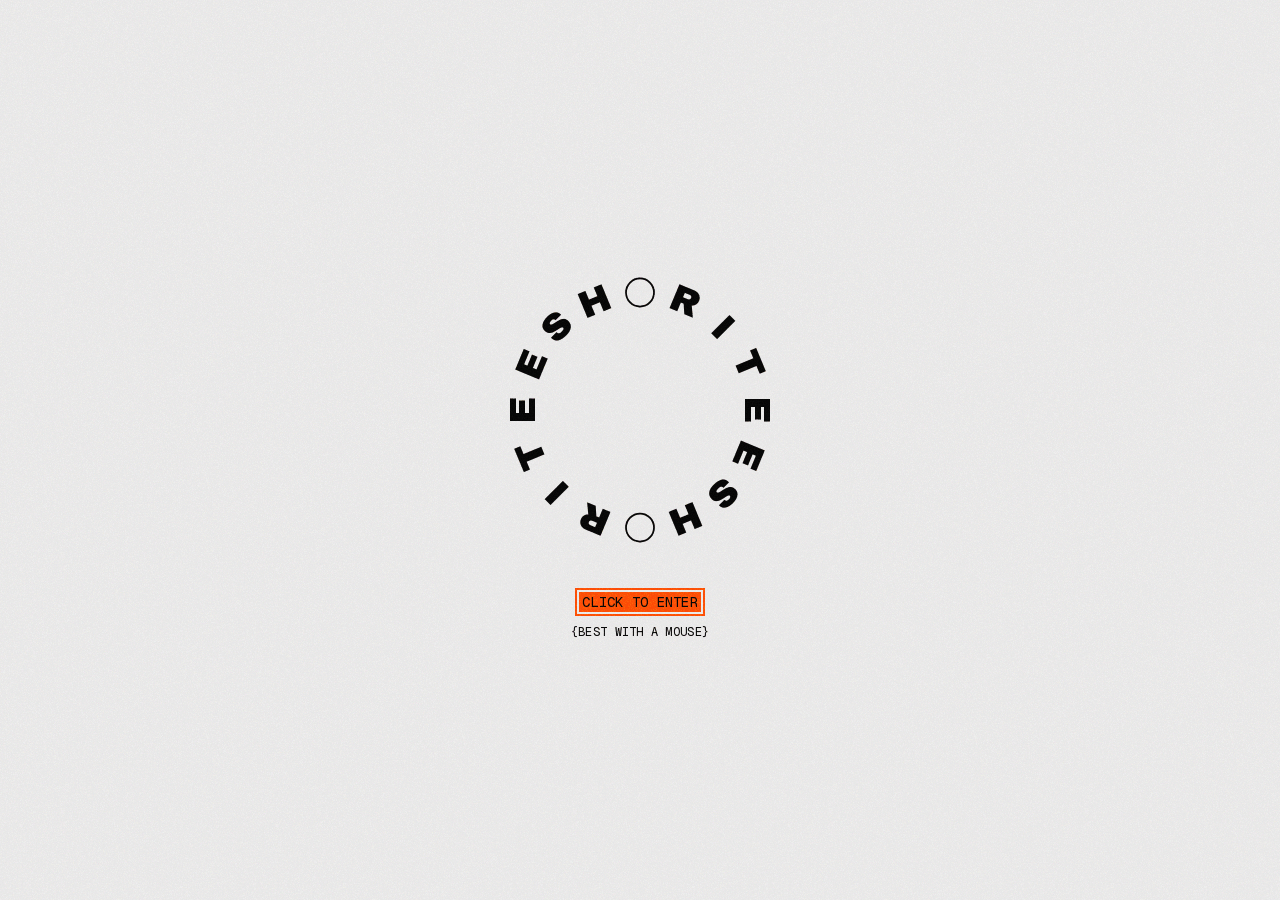
==== commit dbd05f8a: "deploy 73fbf65" ====
--- a/404/index.html
+++ b/404/index.html
@@ -1 +1 @@
-<!DOCTYPE html><!--65JZjdPnm9QYKFkXbPh0a--><html lang="en"><head><meta charSet="utf-8"/><meta name="viewport" content="width=device-width, initial-scale=1"/><link rel="stylesheet" href="/_next/static/chunks/a9cc06f846c58216.css" data-precedence="next"/><link rel="stylesheet" href="/_next/static/chunks/f80a418465f2792e.css" data-precedence="next"/><link rel="preload" as="script" fetchPriority="low" href="/_next/static/chunks/f402a582c136d78f.js"/><script src="/_next/static/chunks/91adb7bdb9870c6a.js" async=""></script><script src="/_next/static/chunks/b7a3780483aba696.js" async=""></script><script src="/_next/static/chunks/3286a90db5baea98.js" async=""></script><script src="/_next/static/chunks/turbopack-1e8106f5658209a5.js" async=""></script><script src="/_next/static/chunks/7fb8e1210722aa96.js" async=""></script><script src="/_next/static/chunks/9efc8c238b36649e.js" async=""></script><script src="/_next/static/chunks/331bcca48c789d08.js" async=""></script><meta name="robots" content="noindex"/><meta name="next-size-adjust" content=""/><title>404: This page could not be found.</title><title>RITEESH THIRUVEEDHULA — AI ENGINEER</title><meta name="description" content="Riteesh Thiruveedhula, AI engineer in Hyderabad: ML pipelines, LLM systems and the interfaces on top."/><link rel="icon" href="/icon.png?icon.7b75e9c1.png" sizes="256x256" type="image/png"/><script>try{if(sessionStorage.getItem('rt-intro-seen'))document.documentElement.dataset.intro='done'}catch(e){}</script><script src="/_next/static/chunks/a6dad97d9634a72d.js" noModule=""></script></head><body class="geist_mono_8d43a2aa-module__8Li5zG__variable archivo_black_543ab441-module__92e_sG__variable rajdhani_635f1ec8-module__oWRXIG__variable orbitron_cd47e22e-module__xMtCMG__variable dm_sans_851d885b-module__2r4mZq__variable antialiased"><div hidden=""><!--$--><!--/$--></div><div class="intro fixed inset-0" style="z-index:var(--z-intro)"><div class="absolute inset-0 flex flex-col items-center justify-center gap-8 overflow-hidden bg-paper text-ink"><div class="w-[min(40vw,300px)]"><svg viewBox="0 0 1200 1200" role="img" aria-label="Riteesh" class="logo-spin block w-full"><circle cx="600" cy="130" r="56" fill="none" stroke="currentColor" stroke-width="7" transform="rotate(0 600 600)"></circle><text x="600" y="130" text-anchor="middle" dominant-baseline="central" font-family="var(--font-logo), Arial Black, sans-serif" font-size="150" fill="currentColor" transform="rotate(22.5 600 600)">R</text><text x="600" y="130" text-anchor="middle" dominant-baseline="central" font-family="var(--font-logo), Arial Black, sans-serif" font-size="150" fill="currentColor" transform="rotate(45 600 600)">I</text><text x="600" y="130" text-anchor="middle" dominant-baseline="central" font-family="var(--font-logo), Arial Black, sans-serif" font-size="150" fill="currentColor" transform="rotate(67.5 600 600)">T</text><text x="600" y="130" text-anchor="middle" dominant-baseline="central" font-family="var(--font-logo), Arial Black, sans-serif" font-size="150" fill="currentColor" transform="rotate(90 600 600)">E</text><text x="600" y="130" text-anchor="middle" dominant-baseline="central" font-family="var(--font-logo), Arial Black, sans-serif" font-size="150" fill="currentColor" transform="rotate(112.5 600 600)">E</text><text x="600" y="130" text-anchor="middle" dominant-baseline="central" font-family="var(--font-logo), Arial Black, sans-serif" font-size="150" fill="currentColor" transform="rotate(135 600 600)">S</text><text x="600" y="130" text-anchor="middle" dominant-baseline="central" font-family="var(--font-logo), Arial Black, sans-serif" font-size="150" fill="currentColor" transform="rotate(157.5 600 600)">H</text><circle cx="600" cy="130" r="56" fill="none" stroke="currentColor" stroke-width="7" transform="rotate(180 600 600)"></circle><text x="600" y="130" text-anchor="middle" dominant-baseline="central" font-family="var(--font-logo), Arial Black, sans-serif" font-size="150" fill="currentColor" transform="rotate(202.5 600 600)">R</text><text x="600" y="130" text-anchor="middle" dominant-baseline="central" font-family="var(--font-logo), Arial Black, sans-serif" font-size="150" fill="currentColor" transform="rotate(225 600 600)">I</text><text x="600" y="130" text-anchor="middle" dominant-baseline="central" font-family="var(--font-logo), Arial Black, sans-serif" font-size="150" fill="currentColor" transform="rotate(247.5 600 600)">T</text><text x="600" y="130" text-anchor="middle" dominant-baseline="central" font-family="var(--font-logo), Arial Black, sans-serif" font-size="150" fill="currentColor" transform="rotate(270 600 600)">E</text><text x="600" y="130" text-anchor="middle" dominant-baseline="central" font-family="var(--font-logo), Arial Black, sans-serif" font-size="150" fill="currentColor" transform="rotate(292.5 600 600)">E</text><text x="600" y="130" text-anchor="middle" dominant-baseline="central" font-family="var(--font-logo), Arial Black, sans-serif" font-size="150" fill="currentColor" transform="rotate(315 600 600)">S</text><text x="600" y="130" text-anchor="middle" dominant-baseline="central" font-family="var(--font-logo), Arial Black, sans-serif" font-size="150" fill="currentColor" transform="rotate(337.5 600 600)">H</text></svg></div><div class="flex flex-col items-center gap-3"><button type="button" autofocus="" data-scramble="true" class="hl cursor-pointer px-2 py-1 text-sm">CLICK TO ENTER</button><p class="text-xs">{BEST WITH A MOUSE}</p></div></div></div><div aria-hidden="true" class="fixed inset-0 bg-ink/60" style="z-index:var(--z-menu);opacity:0;visibility:hidden"></div><nav id="site-menu" aria-label="Menu" inert="" class="fixed inset-x-0 top-0 flex min-h-[48vh] flex-col justify-end gap-7 bg-ink px-[2.2vw] pb-[2.4vw] pt-32 text-[13px] font-medium leading-[1.45] text-paper" style="z-index:var(--z-menu);visibility:hidden"><div class="flex flex-wrap items-center gap-x-5 gap-y-2"><span class="w-32 md:w-[22vw]">{LINKS}</span><a data-scramble="true" class="px-1 hover:bg-accent hover:text-ink focus-visible:bg-accent focus-visible:text-ink" href="https://www.linkedin.com/in/riteesh2k6" target="_blank" rel="noopener">LKDN</a><a data-scramble="true" class="px-1 hover:bg-accent hover:text-ink focus-visible:bg-accent focus-visible:text-ink" href="https://github.com/Riteesh-2k6" target="_blank" rel="noopener">GH</a><a data-scramble="true" class="px-1 hover:bg-accent hover:text-ink focus-visible:bg-accent focus-visible:text-ink" href="mailto:riteesh.vnsp@gmail.com">MAIL</a></div><div class="flex flex-wrap items-end justify-between gap-4"><div class="flex items-center gap-x-5"><span class="w-32 md:w-[22vw]">{RESUME}</span><a data-scramble="true" class="px-1 hover:bg-accent hover:text-ink focus-visible:bg-accent focus-visible:text-ink" href="/resume.pdf" target="_blank" rel="noopener">VIEW PDF</a></div><button type="button" data-scramble="true" class="px-1 hover:bg-accent hover:text-ink focus-visible:bg-accent focus-visible:text-ink cursor-pointer">CONTACT</button></div></nav><header class="fixed inset-x-0 top-0 grid grid-cols-[1fr_auto] items-start px-[2.2vw] pt-[max(16px,1.6vw)] text-[11px] leading-[1.7] tracking-[0.2em] text-paper md:grid-cols-5" style="z-index:var(--z-header)"><a href="/" aria-label="Home" data-cursor-label="HOME" class="flex items-center gap-3 self-center"><svg viewBox="0 0 1200 1200" role="img" aria-label="Riteesh" aria-hidden="true" class="logo-spin block w-[max(44px,3.4vw)]"><circle cx="600" cy="130" r="56" fill="none" stroke="currentColor" stroke-width="7" transform="rotate(0 600 600)"></circle><text x="600" y="130" text-anchor="middle" dominant-baseline="central" font-family="var(--font-logo), Arial Black, sans-serif" font-size="150" fill="currentColor" transform="rotate(22.5 600 600)">R</text><text x="600" y="130" text-anchor="middle" dominant-baseline="central" font-family="var(--font-logo), Arial Black, sans-serif" font-size="150" fill="currentColor" transform="rotate(45 600 600)">I</text><text x="600" y="130" text-anchor="middle" dominant-baseline="central" font-family="var(--font-logo), Arial Black, sans-serif" font-size="150" fill="currentColor" transform="rotate(67.5 600 600)">T</text><text x="600" y="130" text-anchor="middle" dominant-baseline="central" font-family="var(--font-logo), Arial Black, sans-serif" font-size="150" fill="currentColor" transform="rotate(90 600 600)">E</text><text x="600" y="130" text-anchor="middle" dominant-baseline="central" font-family="var(--font-logo), Arial Black, sans-serif" font-size="150" fill="currentColor" transform="rotate(112.5 600 600)">E</text><text x="600" y="130" text-anchor="middle" dominant-baseline="central" font-family="var(--font-logo), Arial Black, sans-serif" font-size="150" fill="currentColor" transform="rotate(135 600 600)">S</text><text x="600" y="130" text-anchor="middle" dominant-baseline="central" font-family="var(--font-logo), Arial Black, sans-serif" font-size="150" fill="currentColor" transform="rotate(157.5 600 600)">H</text><circle cx="600" cy="130" r="56" fill="none" stroke="currentColor" stroke-width="7" transform="rotate(180 600 600)"></circle><text x="600" y="130" text-anchor="middle" dominant-baseline="central" font-family="var(--font-logo), Arial Black, sans-serif" font-size="150" fill="currentColor" transform="rotate(202.5 600 600)">R</text><text x="600" y="130" text-anchor="middle" dominant-baseline="central" font-family="var(--font-logo), Arial Black, sans-serif" font-size="150" fill="currentColor" transform="rotate(225 600 600)">I</text><text x="600" y="130" text-anchor="middle" dominant-baseline="central" font-family="var(--font-logo), Arial Black, sans-serif" font-size="150" fill="currentColor" transform="rotate(247.5 600 600)">T</text><text x="600" y="130" text-anchor="middle" dominant-baseline="central" font-family="var(--font-logo), Arial Black, sans-serif" font-size="150" fill="currentColor" transform="rotate(270 600 600)">E</text><text x="600" y="130" text-anchor="middle" dominant-baseline="central" font-family="var(--font-logo), Arial Black, sans-serif" font-size="150" fill="currentColor" transform="rotate(292.5 600 600)">E</text><text x="600" y="130" text-anchor="middle" dominant-baseline="central" font-family="var(--font-logo), Arial Black, sans-serif" font-size="150" fill="currentColor" transform="rotate(315 600 600)">S</text><text x="600" y="130" text-anchor="middle" dominant-baseline="central" font-family="var(--font-logo), Arial Black, sans-serif" font-size="150" fill="currentColor" transform="rotate(337.5 600 600)">H</text></svg><span class="[text-shadow:0_0_6px_#000,0_0_2px_#000] font-tech text-[15px] font-bold tracking-normal">RITEESH VNSP</span></a><p class="hidden self-center md:block"><span class="[text-shadow:0_0_6px_#000,0_0_2px_#000] text-paper/70">PORTFOLIO - <span class="text-paper">V2</span></span></p><div class="hidden gap-5 self-center md:flex"></div><p class="hidden text-paper/70 md:block"><span class="[text-shadow:0_0_6px_#000,0_0_2px_#000]">HYDERABAD, IN</span><br/><span class="[text-shadow:0_0_6px_#000,0_0_2px_#000]"> </span></p><div class="flex items-start justify-between gap-4"><p class="hidden text-paper/70 md:block"><span class="[text-shadow:0_0_6px_#000,0_0_2px_#000]">17°23&#x27;06.0&quot;N</span><br/><span class="[text-shadow:0_0_6px_#000,0_0_2px_#000]">78°29&#x27;12.0&quot;E</span></p><button type="button" aria-expanded="false" aria-controls="site-menu" class="relative cursor-pointer bg-surface px-[1.4em] py-[0.6em] font-tech text-[15px] font-bold tracking-normal text-paper"><span aria-hidden="true" class="absolute left-0 top-0 h-2 w-2 border-l-2 border-t-2 border-accent"></span><span aria-hidden="true" class="absolute bottom-0 right-0 h-2 w-2 border-b-2 border-r-2 border-accent"></span><span data-scramble="true">MENU</span></button></div></header><div style="font-family:system-ui,&quot;Segoe UI&quot;,Roboto,Helvetica,Arial,sans-serif,&quot;Apple Color Emoji&quot;,&quot;Segoe UI Emoji&quot;;height:100vh;text-align:center;display:flex;flex-direction:column;align-items:center;justify-content:center"><div><style>body{color:#000;background:#fff;margin:0}.next-error-h1{border-right:1px solid rgba(0,0,0,.3)}@media (prefers-color-scheme:dark){body{color:#fff;background:#000}.next-error-h1{border-right:1px solid rgba(255,255,255,.3)}}</style><h1 class="next-error-h1" style="display:inline-block;margin:0 20px 0 0;padding:0 23px 0 0;font-size:24px;font-weight:500;vertical-align:top;line-height:49px">404</h1><div style="display:inline-block"><h2 style="font-size:14px;font-weight:400;line-height:49px;margin:0">This page could not be found.</h2></div></div></div><!--$--><!--/$--><canvas aria-hidden="true" class="pointer-events-none fixed inset-0 h-screen w-screen" style="z-index:var(--z-transition)"></canvas><script src="/_next/static/chunks/f402a582c136d78f.js" id="_R_" async=""></script><script>(self.__next_f=self.__next_f||[]).push([0])</script><script>self.__next_f.push([1,"1:\"$Sreact.fragment\"\n2:I[65971,[\"/_next/static/chunks/7fb8e1210722aa96.js\",\"/_next/static/chunks/9efc8c238b36649e.js\"],\"default\"]\n3:I[34380,[\"/_next/static/chunks/7fb8e1210722aa96.js\",\"/_next/static/chunks/9efc8c238b36649e.js\"],\"default\"]\n4:I[57097,[\"/_next/static/chunks/7fb8e1210722aa96.js\",\"/_next/static/chunks/9efc8c238b36649e.js\"],\"default\"]\n5:I[84934,[\"/_next/static/chunks/7fb8e1210722aa96.js\",\"/_next/static/chunks/9efc8c238b36649e.js\"],\"TransitionProvider\"]\n6:I[40120,[\"/_next/static/chunks/7fb8e1210722aa96.js\",\"/_next/static/chunks/9efc8c238b36649e.js\"],\"default\"]\n7:I[47048,[\"/_next/static/chunks/7fb8e1210722aa96.js\",\"/_next/static/chunks/9efc8c238b36649e.js\"],\"default\"]\n8:I[39756,[\"/_next/static/chunks/331bcca48c789d08.js\"],\"default\"]\n9:I[37457,[\"/_next/static/chunks/331bcca48c789d08.js\"],\"default\"]\na:I[97367,[\"/_next/static/chunks/331bcca48c789d08.js\"],\"OutletBoundary\"]\nc:I[11533,[\"/_next/static/chunks/331bcca48c789d08.js\"],\"AsyncMetadataOutlet\"]\ne:I[97367,[\"/_next/static/chunks/331bcca48c789d08.js\"],\"ViewportBoundary\"]\n10:I[97367,[\"/_next/static/chunks/331bcca48c789d08.js\"],\"MetadataBoundary\"]\n11:\"$Sreact.suspense\"\n13:I[68027,[\"/_next/static/chunks/331bcca48c789d08.js\"],\"default\"]\n:HL[\"/_next/static/chunks/a9cc06f846c58216.css\",\"style\"]\n:HL[\"/_next/static/chunks/f80a418465f2792e.css\",\"style\"]\n"])</script><script>self.__next_f.push([1,"0:{\"P\":null,\"b\":\"65JZjdPnm9QYKFkXbPh0a\",\"p\":\"\",\"c\":[\"\",\"_not-found\",\"\"],\"i\":false,\"f\":[[[\"\",{\"children\":[\"/_not-found\",{\"children\":[\"__PAGE__\",{}]}]},\"$undefined\",\"$undefined\",true],[\"\",[\"$\",\"$1\",\"c\",{\"children\":[[[\"$\",\"link\",\"0\",{\"rel\":\"stylesheet\",\"href\":\"/_next/static/chunks/a9cc06f846c58216.css\",\"precedence\":\"next\",\"crossOrigin\":\"$undefined\",\"nonce\":\"$undefined\"}],[\"$\",\"link\",\"1\",{\"rel\":\"stylesheet\",\"href\":\"/_next/static/chunks/f80a418465f2792e.css\",\"precedence\":\"next\",\"crossOrigin\":\"$undefined\",\"nonce\":\"$undefined\"}],[\"$\",\"script\",\"script-0\",{\"src\":\"/_next/static/chunks/7fb8e1210722aa96.js\",\"async\":true,\"nonce\":\"$undefined\"}],[\"$\",\"script\",\"script-1\",{\"src\":\"/_next/static/chunks/9efc8c238b36649e.js\",\"async\":true,\"nonce\":\"$undefined\"}]],[\"$\",\"html\",null,{\"lang\":\"en\",\"suppressHydrationWarning\":true,\"children\":[[\"$\",\"head\",null,{\"children\":[\"$\",\"script\",null,{\"dangerouslySetInnerHTML\":{\"__html\":\"try{if(sessionStorage.getItem('rt-intro-seen'))document.documentElement.dataset.intro='done'}catch(e){}\"}}]}],[\"$\",\"body\",null,{\"className\":\"geist_mono_8d43a2aa-module__8Li5zG__variable archivo_black_543ab441-module__92e_sG__variable rajdhani_635f1ec8-module__oWRXIG__variable orbitron_cd47e22e-module__xMtCMG__variable dm_sans_851d885b-module__2r4mZq__variable antialiased\",\"children\":[[\"$\",\"$L2\",null,{}],[\"$\",\"$L3\",null,{}],[\"$\",\"$L4\",null,{\"targetSelector\":\"a, button, [role='button'], [data-cursor-label]\",\"matchRadius\":false}],[\"$\",\"$L5\",null,{\"children\":[[\"$\",\"$L6\",null,{}],[\"$\",\"$L7\",null,{}],[\"$\",\"$L8\",null,{\"parallelRouterKey\":\"children\",\"error\":\"$undefined\",\"errorStyles\":\"$undefined\",\"errorScripts\":\"$undefined\",\"template\":[\"$\",\"$L9\",null,{}],\"templateStyles\":\"$undefined\",\"templateScripts\":\"$undefined\",\"notFound\":[[[\"$\",\"title\",null,{\"children\":\"404: This page could not be found.\"}],[\"$\",\"div\",null,{\"style\":{\"fontFamily\":\"system-ui,\\\"Segoe UI\\\",Roboto,Helvetica,Arial,sans-serif,\\\"Apple Color Emoji\\\",\\\"Segoe UI Emoji\\\"\",\"height\":\"100vh\",\"textAlign\":\"center\",\"display\":\"flex\",\"flexDirection\":\"column\",\"alignItems\":\"center\",\"justifyContent\":\"center\"},\"children\":[\"$\",\"div\",null,{\"children\":[[\"$\",\"style\",null,{\"dangerouslySetInnerHTML\":{\"__html\":\"body{color:#000;background:#fff;margin:0}.next-error-h1{border-right:1px solid rgba(0,0,0,.3)}@media (prefers-color-scheme:dark){body{color:#fff;background:#000}.next-error-h1{border-right:1px solid rgba(255,255,255,.3)}}\"}}],[\"$\",\"h1\",null,{\"className\":\"next-error-h1\",\"style\":{\"display\":\"inline-block\",\"margin\":\"0 20px 0 0\",\"padding\":\"0 23px 0 0\",\"fontSize\":24,\"fontWeight\":500,\"verticalAlign\":\"top\",\"lineHeight\":\"49px\"},\"children\":404}],[\"$\",\"div\",null,{\"style\":{\"display\":\"inline-block\"},\"children\":[\"$\",\"h2\",null,{\"style\":{\"fontSize\":14,\"fontWeight\":400,\"lineHeight\":\"49px\",\"margin\":0},\"children\":\"This page could not be found.\"}]}]]}]}]],[]],\"forbidden\":\"$undefined\",\"unauthorized\":\"$undefined\"}]]}]]}]]}]]}],{\"children\":[\"/_not-found\",[\"$\",\"$1\",\"c\",{\"children\":[null,[\"$\",\"$L8\",null,{\"parallelRouterKey\":\"children\",\"error\":\"$undefined\",\"errorStyles\":\"$undefined\",\"errorScripts\":\"$undefined\",\"template\":[\"$\",\"$L9\",null,{}],\"templateStyles\":\"$undefined\",\"templateScripts\":\"$undefined\",\"notFound\":\"$undefined\",\"forbidden\":\"$undefined\",\"unauthorized\":\"$undefined\"}]]}],{\"children\":[\"__PAGE__\",[\"$\",\"$1\",\"c\",{\"children\":[[[\"$\",\"title\",null,{\"children\":\"404: This page could not be found.\"}],[\"$\",\"div\",null,{\"style\":\"$0:f:0:1:1:props:children:1:props:children:1:props:children:3:props:children:2:props:notFound:0:1:props:style\",\"children\":[\"$\",\"div\",null,{\"children\":[[\"$\",\"style\",null,{\"dangerouslySetInnerHTML\":{\"__html\":\"body{color:#000;background:#fff;margin:0}.next-error-h1{border-right:1px solid rgba(0,0,0,.3)}@media (prefers-color-scheme:dark){body{color:#fff;background:#000}.next-error-h1{border-right:1px solid rgba(255,255,255,.3)}}\"}}],[\"$\",\"h1\",null,{\"className\":\"next-error-h1\",\"style\":\"$0:f:0:1:1:props:children:1:props:children:1:props:children:3:props:children:2:props:notFound:0:1:props:children:props:children:1:props:style\",\"children\":404}],[\"$\",\"div\",null,{\"style\":\"$0:f:0:1:1:props:children:1:props:children:1:props:children:3:props:children:2:props:notFound:0:1:props:children:props:children:2:props:style\",\"children\":[\"$\",\"h2\",null,{\"style\":\"$0:f:0:1:1:props:children:1:props:children:1:props:children:3:props:children:2:props:notFound:0:1:props:children:props:children:2:props:children:props:style\",\"children\":\"This page could not be found.\"}]}]]}]}]],null,[\"$\",\"$La\",null,{\"children\":[\"$Lb\",[\"$\",\"$Lc\",null,{\"promise\":\"$@d\"}]]}]]}],{},null,false]},null,false]},null,false],[\"$\",\"$1\",\"h\",{\"children\":[[\"$\",\"meta\",null,{\"name\":\"robots\",\"content\":\"noindex\"}],[[\"$\",\"$Le\",null,{\"children\":\"$Lf\"}],[\"$\",\"meta\",null,{\"name\":\"next-size-adjust\",\"content\":\"\"}]],[\"$\",\"$L10\",null,{\"children\":[\"$\",\"div\",null,{\"hidden\":true,\"children\":[\"$\",\"$11\",null,{\"fallback\":null,\"children\":\"$L12\"}]}]}]]}],false]],\"m\":\"$undefined\",\"G\":[\"$13\",\"$undefined\"],\"s\":false,\"S\":true}\n"])</script><script>self.__next_f.push([1,"f:[[\"$\",\"meta\",\"0\",{\"charSet\":\"utf-8\"}],[\"$\",\"meta\",\"1\",{\"name\":\"viewport\",\"content\":\"width=device-width, initial-scale=1\"}]]\nb:null\n"])</script><script>self.__next_f.push([1,"14:I[27201,[\"/_next/static/chunks/331bcca48c789d08.js\"],\"IconMark\"]\nd:{\"metadata\":[[\"$\",\"title\",\"0\",{\"children\":\"RITEESH THIRUVEEDHULA — AI ENGINEER\"}],[\"$\",\"meta\",\"1\",{\"name\":\"description\",\"content\":\"Riteesh Thiruveedhula, AI engineer in Hyderabad: ML pipelines, LLM systems and the interfaces on top.\"}],[\"$\",\"link\",\"2\",{\"rel\":\"icon\",\"href\":\"/icon.png?icon.7b75e9c1.png\",\"sizes\":\"256x256\",\"type\":\"image/png\"}],[\"$\",\"$L14\",\"3\",{}]],\"error\":null,\"digest\":\"$undefined\"}\n"])</script><script>self.__next_f.push([1,"12:\"$d:metadata\"\n"])</script></body></html>+<!DOCTYPE html><!--XQFi_YTxuVuqqBRUJ7zrR--><html lang="en"><head><meta charSet="utf-8"/><meta name="viewport" content="width=device-width, initial-scale=1"/><link rel="stylesheet" href="/_next/static/chunks/a9cc06f846c58216.css" data-precedence="next"/><link rel="stylesheet" href="/_next/static/chunks/f80a418465f2792e.css" data-precedence="next"/><link rel="preload" as="script" fetchPriority="low" href="/_next/static/chunks/f402a582c136d78f.js"/><script src="/_next/static/chunks/91adb7bdb9870c6a.js" async=""></script><script src="/_next/static/chunks/b7a3780483aba696.js" async=""></script><script src="/_next/static/chunks/3286a90db5baea98.js" async=""></script><script src="/_next/static/chunks/turbopack-1e8106f5658209a5.js" async=""></script><script src="/_next/static/chunks/7fb8e1210722aa96.js" async=""></script><script src="/_next/static/chunks/9efc8c238b36649e.js" async=""></script><script src="/_next/static/chunks/331bcca48c789d08.js" async=""></script><meta name="robots" content="noindex"/><meta name="next-size-adjust" content=""/><title>404: This page could not be found.</title><title>RITEESH THIRUVEEDHULA — AI ENGINEER</title><meta name="description" content="Riteesh Thiruveedhula, AI engineer in Hyderabad: ML pipelines, LLM systems and the interfaces on top."/><link rel="icon" href="/icon.png?icon.7b75e9c1.png" sizes="256x256" type="image/png"/><script>try{if(sessionStorage.getItem('rt-intro-seen'))document.documentElement.dataset.intro='done'}catch(e){}</script><script src="/_next/static/chunks/a6dad97d9634a72d.js" noModule=""></script></head><body class="geist_mono_8d43a2aa-module__8Li5zG__variable archivo_black_543ab441-module__92e_sG__variable rajdhani_635f1ec8-module__oWRXIG__variable orbitron_cd47e22e-module__xMtCMG__variable dm_sans_851d885b-module__2r4mZq__variable antialiased"><div hidden=""><!--$--><!--/$--></div><div class="intro fixed inset-0" style="z-index:var(--z-intro)"><div class="absolute inset-0 flex flex-col items-center justify-center gap-8 overflow-hidden bg-paper text-ink"><div class="w-[min(40vw,300px)]"><svg viewBox="0 0 1200 1200" role="img" aria-label="Riteesh" class="logo-spin block w-full"><circle cx="600" cy="130" r="56" fill="none" stroke="currentColor" stroke-width="7" transform="rotate(0 600 600)"></circle><text x="600" y="130" text-anchor="middle" dominant-baseline="central" font-family="var(--font-logo), Arial Black, sans-serif" font-size="150" fill="currentColor" transform="rotate(22.5 600 600)">R</text><text x="600" y="130" text-anchor="middle" dominant-baseline="central" font-family="var(--font-logo), Arial Black, sans-serif" font-size="150" fill="currentColor" transform="rotate(45 600 600)">I</text><text x="600" y="130" text-anchor="middle" dominant-baseline="central" font-family="var(--font-logo), Arial Black, sans-serif" font-size="150" fill="currentColor" transform="rotate(67.5 600 600)">T</text><text x="600" y="130" text-anchor="middle" dominant-baseline="central" font-family="var(--font-logo), Arial Black, sans-serif" font-size="150" fill="currentColor" transform="rotate(90 600 600)">E</text><text x="600" y="130" text-anchor="middle" dominant-baseline="central" font-family="var(--font-logo), Arial Black, sans-serif" font-size="150" fill="currentColor" transform="rotate(112.5 600 600)">E</text><text x="600" y="130" text-anchor="middle" dominant-baseline="central" font-family="var(--font-logo), Arial Black, sans-serif" font-size="150" fill="currentColor" transform="rotate(135 600 600)">S</text><text x="600" y="130" text-anchor="middle" dominant-baseline="central" font-family="var(--font-logo), Arial Black, sans-serif" font-size="150" fill="currentColor" transform="rotate(157.5 600 600)">H</text><circle cx="600" cy="130" r="56" fill="none" stroke="currentColor" stroke-width="7" transform="rotate(180 600 600)"></circle><text x="600" y="130" text-anchor="middle" dominant-baseline="central" font-family="var(--font-logo), Arial Black, sans-serif" font-size="150" fill="currentColor" transform="rotate(202.5 600 600)">R</text><text x="600" y="130" text-anchor="middle" dominant-baseline="central" font-family="var(--font-logo), Arial Black, sans-serif" font-size="150" fill="currentColor" transform="rotate(225 600 600)">I</text><text x="600" y="130" text-anchor="middle" dominant-baseline="central" font-family="var(--font-logo), Arial Black, sans-serif" font-size="150" fill="currentColor" transform="rotate(247.5 600 600)">T</text><text x="600" y="130" text-anchor="middle" dominant-baseline="central" font-family="var(--font-logo), Arial Black, sans-serif" font-size="150" fill="currentColor" transform="rotate(270 600 600)">E</text><text x="600" y="130" text-anchor="middle" dominant-baseline="central" font-family="var(--font-logo), Arial Black, sans-serif" font-size="150" fill="currentColor" transform="rotate(292.5 600 600)">E</text><text x="600" y="130" text-anchor="middle" dominant-baseline="central" font-family="var(--font-logo), Arial Black, sans-serif" font-size="150" fill="currentColor" transform="rotate(315 600 600)">S</text><text x="600" y="130" text-anchor="middle" dominant-baseline="central" font-family="var(--font-logo), Arial Black, sans-serif" font-size="150" fill="currentColor" transform="rotate(337.5 600 600)">H</text></svg></div><div class="flex flex-col items-center gap-3"><button type="button" autofocus="" data-scramble="true" class="hl cursor-pointer px-2 py-1 text-sm">CLICK TO ENTER</button><p class="text-xs">{BEST WITH A MOUSE}</p></div></div></div><div aria-hidden="true" class="fixed inset-0 bg-ink/60" style="z-index:var(--z-menu);opacity:0;visibility:hidden"></div><nav id="site-menu" aria-label="Menu" inert="" class="fixed inset-x-0 top-0 flex min-h-[48vh] flex-col justify-end gap-7 bg-ink px-[2.2vw] pb-[2.4vw] pt-32 text-[13px] font-medium leading-[1.45] text-paper" style="z-index:var(--z-menu);visibility:hidden"><div class="flex flex-wrap items-center gap-x-5 gap-y-2"><span class="w-32 md:w-[22vw]">{LINKS}</span><a data-scramble="true" class="px-1 hover:bg-accent hover:text-ink focus-visible:bg-accent focus-visible:text-ink" href="https://www.linkedin.com/in/riteesh2k6" target="_blank" rel="noopener">LKDN</a><a data-scramble="true" class="px-1 hover:bg-accent hover:text-ink focus-visible:bg-accent focus-visible:text-ink" href="https://github.com/Riteesh-2k6" target="_blank" rel="noopener">GH</a><a data-scramble="true" class="px-1 hover:bg-accent hover:text-ink focus-visible:bg-accent focus-visible:text-ink" href="mailto:riteesh.vnsp@gmail.com">MAIL</a></div><div class="flex flex-wrap items-end justify-between gap-4"><div class="flex items-center gap-x-5"><span class="w-32 md:w-[22vw]">{RESUME}</span><a data-scramble="true" class="px-1 hover:bg-accent hover:text-ink focus-visible:bg-accent focus-visible:text-ink" href="/resume.pdf" target="_blank" rel="noopener">VIEW PDF</a></div><button type="button" data-scramble="true" class="px-1 hover:bg-accent hover:text-ink focus-visible:bg-accent focus-visible:text-ink cursor-pointer">CONTACT</button></div></nav><header class="fixed inset-x-0 top-0 grid grid-cols-[1fr_auto] items-start px-[2.2vw] pt-[max(16px,1.6vw)] text-[11px] leading-[1.7] tracking-[0.2em] text-paper md:grid-cols-5" style="z-index:var(--z-header)"><a href="/" aria-label="Home" data-cursor-label="HOME" class="flex items-center gap-3 self-center"><svg viewBox="0 0 1200 1200" role="img" aria-label="Riteesh" aria-hidden="true" class="logo-spin block w-[max(44px,3.4vw)]"><circle cx="600" cy="130" r="56" fill="none" stroke="currentColor" stroke-width="7" transform="rotate(0 600 600)"></circle><text x="600" y="130" text-anchor="middle" dominant-baseline="central" font-family="var(--font-logo), Arial Black, sans-serif" font-size="150" fill="currentColor" transform="rotate(22.5 600 600)">R</text><text x="600" y="130" text-anchor="middle" dominant-baseline="central" font-family="var(--font-logo), Arial Black, sans-serif" font-size="150" fill="currentColor" transform="rotate(45 600 600)">I</text><text x="600" y="130" text-anchor="middle" dominant-baseline="central" font-family="var(--font-logo), Arial Black, sans-serif" font-size="150" fill="currentColor" transform="rotate(67.5 600 600)">T</text><text x="600" y="130" text-anchor="middle" dominant-baseline="central" font-family="var(--font-logo), Arial Black, sans-serif" font-size="150" fill="currentColor" transform="rotate(90 600 600)">E</text><text x="600" y="130" text-anchor="middle" dominant-baseline="central" font-family="var(--font-logo), Arial Black, sans-serif" font-size="150" fill="currentColor" transform="rotate(112.5 600 600)">E</text><text x="600" y="130" text-anchor="middle" dominant-baseline="central" font-family="var(--font-logo), Arial Black, sans-serif" font-size="150" fill="currentColor" transform="rotate(135 600 600)">S</text><text x="600" y="130" text-anchor="middle" dominant-baseline="central" font-family="var(--font-logo), Arial Black, sans-serif" font-size="150" fill="currentColor" transform="rotate(157.5 600 600)">H</text><circle cx="600" cy="130" r="56" fill="none" stroke="currentColor" stroke-width="7" transform="rotate(180 600 600)"></circle><text x="600" y="130" text-anchor="middle" dominant-baseline="central" font-family="var(--font-logo), Arial Black, sans-serif" font-size="150" fill="currentColor" transform="rotate(202.5 600 600)">R</text><text x="600" y="130" text-anchor="middle" dominant-baseline="central" font-family="var(--font-logo), Arial Black, sans-serif" font-size="150" fill="currentColor" transform="rotate(225 600 600)">I</text><text x="600" y="130" text-anchor="middle" dominant-baseline="central" font-family="var(--font-logo), Arial Black, sans-serif" font-size="150" fill="currentColor" transform="rotate(247.5 600 600)">T</text><text x="600" y="130" text-anchor="middle" dominant-baseline="central" font-family="var(--font-logo), Arial Black, sans-serif" font-size="150" fill="currentColor" transform="rotate(270 600 600)">E</text><text x="600" y="130" text-anchor="middle" dominant-baseline="central" font-family="var(--font-logo), Arial Black, sans-serif" font-size="150" fill="currentColor" transform="rotate(292.5 600 600)">E</text><text x="600" y="130" text-anchor="middle" dominant-baseline="central" font-family="var(--font-logo), Arial Black, sans-serif" font-size="150" fill="currentColor" transform="rotate(315 600 600)">S</text><text x="600" y="130" text-anchor="middle" dominant-baseline="central" font-family="var(--font-logo), Arial Black, sans-serif" font-size="150" fill="currentColor" transform="rotate(337.5 600 600)">H</text></svg><span class="[text-shadow:0_0_6px_#000,0_0_2px_#000] font-tech text-[15px] font-bold tracking-normal">RITEESH VNSP</span></a><p class="hidden self-center md:block"><span class="[text-shadow:0_0_6px_#000,0_0_2px_#000] text-paper/70">PORTFOLIO - <span class="text-paper">V2</span></span></p><div class="hidden gap-5 self-center md:flex"></div><p class="hidden text-paper/70 md:block"><span class="[text-shadow:0_0_6px_#000,0_0_2px_#000]">HYDERABAD, IN</span><br/><span class="[text-shadow:0_0_6px_#000,0_0_2px_#000]"> </span></p><div class="flex items-start justify-between gap-4"><p class="hidden text-paper/70 md:block"><span class="[text-shadow:0_0_6px_#000,0_0_2px_#000]">17°23&#x27;06.0&quot;N</span><br/><span class="[text-shadow:0_0_6px_#000,0_0_2px_#000]">78°29&#x27;12.0&quot;E</span></p><button type="button" aria-expanded="false" aria-controls="site-menu" class="relative cursor-pointer bg-surface px-[1.4em] py-[0.6em] font-tech text-[15px] font-bold tracking-normal text-paper"><span aria-hidden="true" class="absolute left-0 top-0 h-2 w-2 border-l-2 border-t-2 border-accent"></span><span aria-hidden="true" class="absolute bottom-0 right-0 h-2 w-2 border-b-2 border-r-2 border-accent"></span><span data-scramble="true">MENU</span></button></div></header><div style="font-family:system-ui,&quot;Segoe UI&quot;,Roboto,Helvetica,Arial,sans-serif,&quot;Apple Color Emoji&quot;,&quot;Segoe UI Emoji&quot;;height:100vh;text-align:center;display:flex;flex-direction:column;align-items:center;justify-content:center"><div><style>body{color:#000;background:#fff;margin:0}.next-error-h1{border-right:1px solid rgba(0,0,0,.3)}@media (prefers-color-scheme:dark){body{color:#fff;background:#000}.next-error-h1{border-right:1px solid rgba(255,255,255,.3)}}</style><h1 class="next-error-h1" style="display:inline-block;margin:0 20px 0 0;padding:0 23px 0 0;font-size:24px;font-weight:500;vertical-align:top;line-height:49px">404</h1><div style="display:inline-block"><h2 style="font-size:14px;font-weight:400;line-height:49px;margin:0">This page could not be found.</h2></div></div></div><!--$--><!--/$--><canvas aria-hidden="true" class="pointer-events-none fixed inset-0 h-screen w-screen" style="z-index:var(--z-transition)"></canvas><script src="/_next/static/chunks/f402a582c136d78f.js" id="_R_" async=""></script><script>(self.__next_f=self.__next_f||[]).push([0])</script><script>self.__next_f.push([1,"1:\"$Sreact.fragment\"\n2:I[65971,[\"/_next/static/chunks/7fb8e1210722aa96.js\",\"/_next/static/chunks/9efc8c238b36649e.js\"],\"default\"]\n3:I[34380,[\"/_next/static/chunks/7fb8e1210722aa96.js\",\"/_next/static/chunks/9efc8c238b36649e.js\"],\"default\"]\n4:I[57097,[\"/_next/static/chunks/7fb8e1210722aa96.js\",\"/_next/static/chunks/9efc8c238b36649e.js\"],\"default\"]\n5:I[84934,[\"/_next/static/chunks/7fb8e1210722aa96.js\",\"/_next/static/chunks/9efc8c238b36649e.js\"],\"TransitionProvider\"]\n6:I[40120,[\"/_next/static/chunks/7fb8e1210722aa96.js\",\"/_next/static/chunks/9efc8c238b36649e.js\"],\"default\"]\n7:I[47048,[\"/_next/static/chunks/7fb8e1210722aa96.js\",\"/_next/static/chunks/9efc8c238b36649e.js\"],\"default\"]\n8:I[39756,[\"/_next/static/chunks/331bcca48c789d08.js\"],\"default\"]\n9:I[37457,[\"/_next/static/chunks/331bcca48c789d08.js\"],\"default\"]\na:I[97367,[\"/_next/static/chunks/331bcca48c789d08.js\"],\"OutletBoundary\"]\nc:I[11533,[\"/_next/static/chunks/331bcca48c789d08.js\"],\"AsyncMetadataOutlet\"]\ne:I[97367,[\"/_next/static/chunks/331bcca48c789d08.js\"],\"ViewportBoundary\"]\n10:I[97367,[\"/_next/static/chunks/331bcca48c789d08.js\"],\"MetadataBoundary\"]\n11:\"$Sreact.suspense\"\n13:I[68027,[\"/_next/static/chunks/331bcca48c789d08.js\"],\"default\"]\n:HL[\"/_next/static/chunks/a9cc06f846c58216.css\",\"style\"]\n:HL[\"/_next/static/chunks/f80a418465f2792e.css\",\"style\"]\n"])</script><script>self.__next_f.push([1,"0:{\"P\":null,\"b\":\"XQFi-YTxuVuqqBRUJ7zrR\",\"p\":\"\",\"c\":[\"\",\"_not-found\",\"\"],\"i\":false,\"f\":[[[\"\",{\"children\":[\"/_not-found\",{\"children\":[\"__PAGE__\",{}]}]},\"$undefined\",\"$undefined\",true],[\"\",[\"$\",\"$1\",\"c\",{\"children\":[[[\"$\",\"link\",\"0\",{\"rel\":\"stylesheet\",\"href\":\"/_next/static/chunks/a9cc06f846c58216.css\",\"precedence\":\"next\",\"crossOrigin\":\"$undefined\",\"nonce\":\"$undefined\"}],[\"$\",\"link\",\"1\",{\"rel\":\"stylesheet\",\"href\":\"/_next/static/chunks/f80a418465f2792e.css\",\"precedence\":\"next\",\"crossOrigin\":\"$undefined\",\"nonce\":\"$undefined\"}],[\"$\",\"script\",\"script-0\",{\"src\":\"/_next/static/chunks/7fb8e1210722aa96.js\",\"async\":true,\"nonce\":\"$undefined\"}],[\"$\",\"script\",\"script-1\",{\"src\":\"/_next/static/chunks/9efc8c238b36649e.js\",\"async\":true,\"nonce\":\"$undefined\"}]],[\"$\",\"html\",null,{\"lang\":\"en\",\"suppressHydrationWarning\":true,\"children\":[[\"$\",\"head\",null,{\"children\":[\"$\",\"script\",null,{\"dangerouslySetInnerHTML\":{\"__html\":\"try{if(sessionStorage.getItem('rt-intro-seen'))document.documentElement.dataset.intro='done'}catch(e){}\"}}]}],[\"$\",\"body\",null,{\"className\":\"geist_mono_8d43a2aa-module__8Li5zG__variable archivo_black_543ab441-module__92e_sG__variable rajdhani_635f1ec8-module__oWRXIG__variable orbitron_cd47e22e-module__xMtCMG__variable dm_sans_851d885b-module__2r4mZq__variable antialiased\",\"children\":[[\"$\",\"$L2\",null,{}],[\"$\",\"$L3\",null,{}],[\"$\",\"$L4\",null,{\"targetSelector\":\"a, button, [role='button'], [data-cursor-label]\",\"matchRadius\":false}],[\"$\",\"$L5\",null,{\"children\":[[\"$\",\"$L6\",null,{}],[\"$\",\"$L7\",null,{}],[\"$\",\"$L8\",null,{\"parallelRouterKey\":\"children\",\"error\":\"$undefined\",\"errorStyles\":\"$undefined\",\"errorScripts\":\"$undefined\",\"template\":[\"$\",\"$L9\",null,{}],\"templateStyles\":\"$undefined\",\"templateScripts\":\"$undefined\",\"notFound\":[[[\"$\",\"title\",null,{\"children\":\"404: This page could not be found.\"}],[\"$\",\"div\",null,{\"style\":{\"fontFamily\":\"system-ui,\\\"Segoe UI\\\",Roboto,Helvetica,Arial,sans-serif,\\\"Apple Color Emoji\\\",\\\"Segoe UI Emoji\\\"\",\"height\":\"100vh\",\"textAlign\":\"center\",\"display\":\"flex\",\"flexDirection\":\"column\",\"alignItems\":\"center\",\"justifyContent\":\"center\"},\"children\":[\"$\",\"div\",null,{\"children\":[[\"$\",\"style\",null,{\"dangerouslySetInnerHTML\":{\"__html\":\"body{color:#000;background:#fff;margin:0}.next-error-h1{border-right:1px solid rgba(0,0,0,.3)}@media (prefers-color-scheme:dark){body{color:#fff;background:#000}.next-error-h1{border-right:1px solid rgba(255,255,255,.3)}}\"}}],[\"$\",\"h1\",null,{\"className\":\"next-error-h1\",\"style\":{\"display\":\"inline-block\",\"margin\":\"0 20px 0 0\",\"padding\":\"0 23px 0 0\",\"fontSize\":24,\"fontWeight\":500,\"verticalAlign\":\"top\",\"lineHeight\":\"49px\"},\"children\":404}],[\"$\",\"div\",null,{\"style\":{\"display\":\"inline-block\"},\"children\":[\"$\",\"h2\",null,{\"style\":{\"fontSize\":14,\"fontWeight\":400,\"lineHeight\":\"49px\",\"margin\":0},\"children\":\"This page could not be found.\"}]}]]}]}]],[]],\"forbidden\":\"$undefined\",\"unauthorized\":\"$undefined\"}]]}]]}]]}]]}],{\"children\":[\"/_not-found\",[\"$\",\"$1\",\"c\",{\"children\":[null,[\"$\",\"$L8\",null,{\"parallelRouterKey\":\"children\",\"error\":\"$undefined\",\"errorStyles\":\"$undefined\",\"errorScripts\":\"$undefined\",\"template\":[\"$\",\"$L9\",null,{}],\"templateStyles\":\"$undefined\",\"templateScripts\":\"$undefined\",\"notFound\":\"$undefined\",\"forbidden\":\"$undefined\",\"unauthorized\":\"$undefined\"}]]}],{\"children\":[\"__PAGE__\",[\"$\",\"$1\",\"c\",{\"children\":[[[\"$\",\"title\",null,{\"children\":\"404: This page could not be found.\"}],[\"$\",\"div\",null,{\"style\":\"$0:f:0:1:1:props:children:1:props:children:1:props:children:3:props:children:2:props:notFound:0:1:props:style\",\"children\":[\"$\",\"div\",null,{\"children\":[[\"$\",\"style\",null,{\"dangerouslySetInnerHTML\":{\"__html\":\"body{color:#000;background:#fff;margin:0}.next-error-h1{border-right:1px solid rgba(0,0,0,.3)}@media (prefers-color-scheme:dark){body{color:#fff;background:#000}.next-error-h1{border-right:1px solid rgba(255,255,255,.3)}}\"}}],[\"$\",\"h1\",null,{\"className\":\"next-error-h1\",\"style\":\"$0:f:0:1:1:props:children:1:props:children:1:props:children:3:props:children:2:props:notFound:0:1:props:children:props:children:1:props:style\",\"children\":404}],[\"$\",\"div\",null,{\"style\":\"$0:f:0:1:1:props:children:1:props:children:1:props:children:3:props:children:2:props:notFound:0:1:props:children:props:children:2:props:style\",\"children\":[\"$\",\"h2\",null,{\"style\":\"$0:f:0:1:1:props:children:1:props:children:1:props:children:3:props:children:2:props:notFound:0:1:props:children:props:children:2:props:children:props:style\",\"children\":\"This page could not be found.\"}]}]]}]}]],null,[\"$\",\"$La\",null,{\"children\":[\"$Lb\",[\"$\",\"$Lc\",null,{\"promise\":\"$@d\"}]]}]]}],{},null,false]},null,false]},null,false],[\"$\",\"$1\",\"h\",{\"children\":[[\"$\",\"meta\",null,{\"name\":\"robots\",\"content\":\"noindex\"}],[[\"$\",\"$Le\",null,{\"children\":\"$Lf\"}],[\"$\",\"meta\",null,{\"name\":\"next-size-adjust\",\"content\":\"\"}]],[\"$\",\"$L10\",null,{\"children\":[\"$\",\"div\",null,{\"hidden\":true,\"children\":[\"$\",\"$11\",null,{\"fallback\":null,\"children\":\"$L12\"}]}]}]]}],false]],\"m\":\"$undefined\",\"G\":[\"$13\",\"$undefined\"],\"s\":false,\"S\":true}\n"])</script><script>self.__next_f.push([1,"f:[[\"$\",\"meta\",\"0\",{\"charSet\":\"utf-8\"}],[\"$\",\"meta\",\"1\",{\"name\":\"viewport\",\"content\":\"width=device-width, initial-scale=1\"}]]\nb:null\n"])</script><script>self.__next_f.push([1,"14:I[27201,[\"/_next/static/chunks/331bcca48c789d08.js\"],\"IconMark\"]\nd:{\"metadata\":[[\"$\",\"title\",\"0\",{\"children\":\"RITEESH THIRUVEEDHULA — AI ENGINEER\"}],[\"$\",\"meta\",\"1\",{\"name\":\"description\",\"content\":\"Riteesh Thiruveedhula, AI engineer in Hyderabad: ML pipelines, LLM systems and the interfaces on top.\"}],[\"$\",\"link\",\"2\",{\"rel\":\"icon\",\"href\":\"/icon.png?icon.7b75e9c1.png\",\"sizes\":\"256x256\",\"type\":\"image/png\"}],[\"$\",\"$L14\",\"3\",{}]],\"error\":null,\"digest\":\"$undefined\"}\n"])</script><script>self.__next_f.push([1,"12:\"$d:metadata\"\n"])</script></body></html>
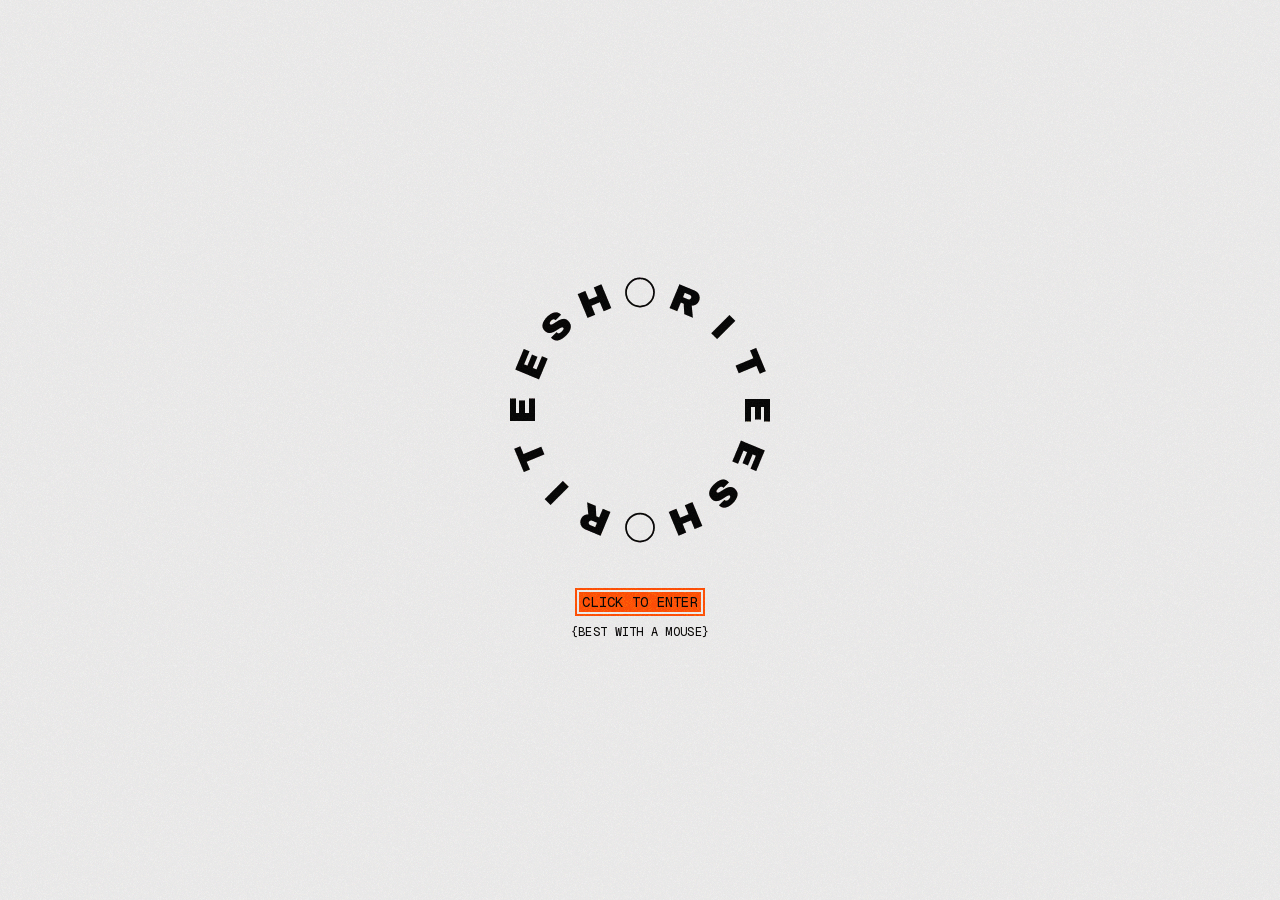
==== commit 01f743e1: "deploy 36f36fd" ====
--- a/404/index.html
+++ b/404/index.html
@@ -1 +1 @@
-<!DOCTYPE html><!--XQFi_YTxuVuqqBRUJ7zrR--><html lang="en"><head><meta charSet="utf-8"/><meta name="viewport" content="width=device-width, initial-scale=1"/><link rel="stylesheet" href="/_next/static/chunks/a9cc06f846c58216.css" data-precedence="next"/><link rel="stylesheet" href="/_next/static/chunks/f80a418465f2792e.css" data-precedence="next"/><link rel="preload" as="script" fetchPriority="low" href="/_next/static/chunks/f402a582c136d78f.js"/><script src="/_next/static/chunks/91adb7bdb9870c6a.js" async=""></script><script src="/_next/static/chunks/b7a3780483aba696.js" async=""></script><script src="/_next/static/chunks/3286a90db5baea98.js" async=""></script><script src="/_next/static/chunks/turbopack-1e8106f5658209a5.js" async=""></script><script src="/_next/static/chunks/7fb8e1210722aa96.js" async=""></script><script src="/_next/static/chunks/9efc8c238b36649e.js" async=""></script><script src="/_next/static/chunks/331bcca48c789d08.js" async=""></script><meta name="robots" content="noindex"/><meta name="next-size-adjust" content=""/><title>404: This page could not be found.</title><title>RITEESH THIRUVEEDHULA — AI ENGINEER</title><meta name="description" content="Riteesh Thiruveedhula, AI engineer in Hyderabad: ML pipelines, LLM systems and the interfaces on top."/><link rel="icon" href="/icon.png?icon.7b75e9c1.png" sizes="256x256" type="image/png"/><script>try{if(sessionStorage.getItem('rt-intro-seen'))document.documentElement.dataset.intro='done'}catch(e){}</script><script src="/_next/static/chunks/a6dad97d9634a72d.js" noModule=""></script></head><body class="geist_mono_8d43a2aa-module__8Li5zG__variable archivo_black_543ab441-module__92e_sG__variable rajdhani_635f1ec8-module__oWRXIG__variable orbitron_cd47e22e-module__xMtCMG__variable dm_sans_851d885b-module__2r4mZq__variable antialiased"><div hidden=""><!--$--><!--/$--></div><div class="intro fixed inset-0" style="z-index:var(--z-intro)"><div class="absolute inset-0 flex flex-col items-center justify-center gap-8 overflow-hidden bg-paper text-ink"><div class="w-[min(40vw,300px)]"><svg viewBox="0 0 1200 1200" role="img" aria-label="Riteesh" class="logo-spin block w-full"><circle cx="600" cy="130" r="56" fill="none" stroke="currentColor" stroke-width="7" transform="rotate(0 600 600)"></circle><text x="600" y="130" text-anchor="middle" dominant-baseline="central" font-family="var(--font-logo), Arial Black, sans-serif" font-size="150" fill="currentColor" transform="rotate(22.5 600 600)">R</text><text x="600" y="130" text-anchor="middle" dominant-baseline="central" font-family="var(--font-logo), Arial Black, sans-serif" font-size="150" fill="currentColor" transform="rotate(45 600 600)">I</text><text x="600" y="130" text-anchor="middle" dominant-baseline="central" font-family="var(--font-logo), Arial Black, sans-serif" font-size="150" fill="currentColor" transform="rotate(67.5 600 600)">T</text><text x="600" y="130" text-anchor="middle" dominant-baseline="central" font-family="var(--font-logo), Arial Black, sans-serif" font-size="150" fill="currentColor" transform="rotate(90 600 600)">E</text><text x="600" y="130" text-anchor="middle" dominant-baseline="central" font-family="var(--font-logo), Arial Black, sans-serif" font-size="150" fill="currentColor" transform="rotate(112.5 600 600)">E</text><text x="600" y="130" text-anchor="middle" dominant-baseline="central" font-family="var(--font-logo), Arial Black, sans-serif" font-size="150" fill="currentColor" transform="rotate(135 600 600)">S</text><text x="600" y="130" text-anchor="middle" dominant-baseline="central" font-family="var(--font-logo), Arial Black, sans-serif" font-size="150" fill="currentColor" transform="rotate(157.5 600 600)">H</text><circle cx="600" cy="130" r="56" fill="none" stroke="currentColor" stroke-width="7" transform="rotate(180 600 600)"></circle><text x="600" y="130" text-anchor="middle" dominant-baseline="central" font-family="var(--font-logo), Arial Black, sans-serif" font-size="150" fill="currentColor" transform="rotate(202.5 600 600)">R</text><text x="600" y="130" text-anchor="middle" dominant-baseline="central" font-family="var(--font-logo), Arial Black, sans-serif" font-size="150" fill="currentColor" transform="rotate(225 600 600)">I</text><text x="600" y="130" text-anchor="middle" dominant-baseline="central" font-family="var(--font-logo), Arial Black, sans-serif" font-size="150" fill="currentColor" transform="rotate(247.5 600 600)">T</text><text x="600" y="130" text-anchor="middle" dominant-baseline="central" font-family="var(--font-logo), Arial Black, sans-serif" font-size="150" fill="currentColor" transform="rotate(270 600 600)">E</text><text x="600" y="130" text-anchor="middle" dominant-baseline="central" font-family="var(--font-logo), Arial Black, sans-serif" font-size="150" fill="currentColor" transform="rotate(292.5 600 600)">E</text><text x="600" y="130" text-anchor="middle" dominant-baseline="central" font-family="var(--font-logo), Arial Black, sans-serif" font-size="150" fill="currentColor" transform="rotate(315 600 600)">S</text><text x="600" y="130" text-anchor="middle" dominant-baseline="central" font-family="var(--font-logo), Arial Black, sans-serif" font-size="150" fill="currentColor" transform="rotate(337.5 600 600)">H</text></svg></div><div class="flex flex-col items-center gap-3"><button type="button" autofocus="" data-scramble="true" class="hl cursor-pointer px-2 py-1 text-sm">CLICK TO ENTER</button><p class="text-xs">{BEST WITH A MOUSE}</p></div></div></div><div aria-hidden="true" class="fixed inset-0 bg-ink/60" style="z-index:var(--z-menu);opacity:0;visibility:hidden"></div><nav id="site-menu" aria-label="Menu" inert="" class="fixed inset-x-0 top-0 flex min-h-[48vh] flex-col justify-end gap-7 bg-ink px-[2.2vw] pb-[2.4vw] pt-32 text-[13px] font-medium leading-[1.45] text-paper" style="z-index:var(--z-menu);visibility:hidden"><div class="flex flex-wrap items-center gap-x-5 gap-y-2"><span class="w-32 md:w-[22vw]">{LINKS}</span><a data-scramble="true" class="px-1 hover:bg-accent hover:text-ink focus-visible:bg-accent focus-visible:text-ink" href="https://www.linkedin.com/in/riteesh2k6" target="_blank" rel="noopener">LKDN</a><a data-scramble="true" class="px-1 hover:bg-accent hover:text-ink focus-visible:bg-accent focus-visible:text-ink" href="https://github.com/Riteesh-2k6" target="_blank" rel="noopener">GH</a><a data-scramble="true" class="px-1 hover:bg-accent hover:text-ink focus-visible:bg-accent focus-visible:text-ink" href="mailto:riteesh.vnsp@gmail.com">MAIL</a></div><div class="flex flex-wrap items-end justify-between gap-4"><div class="flex items-center gap-x-5"><span class="w-32 md:w-[22vw]">{RESUME}</span><a data-scramble="true" class="px-1 hover:bg-accent hover:text-ink focus-visible:bg-accent focus-visible:text-ink" href="/resume.pdf" target="_blank" rel="noopener">VIEW PDF</a></div><button type="button" data-scramble="true" class="px-1 hover:bg-accent hover:text-ink focus-visible:bg-accent focus-visible:text-ink cursor-pointer">CONTACT</button></div></nav><header class="fixed inset-x-0 top-0 grid grid-cols-[1fr_auto] items-start px-[2.2vw] pt-[max(16px,1.6vw)] text-[11px] leading-[1.7] tracking-[0.2em] text-paper md:grid-cols-5" style="z-index:var(--z-header)"><a href="/" aria-label="Home" data-cursor-label="HOME" class="flex items-center gap-3 self-center"><svg viewBox="0 0 1200 1200" role="img" aria-label="Riteesh" aria-hidden="true" class="logo-spin block w-[max(44px,3.4vw)]"><circle cx="600" cy="130" r="56" fill="none" stroke="currentColor" stroke-width="7" transform="rotate(0 600 600)"></circle><text x="600" y="130" text-anchor="middle" dominant-baseline="central" font-family="var(--font-logo), Arial Black, sans-serif" font-size="150" fill="currentColor" transform="rotate(22.5 600 600)">R</text><text x="600" y="130" text-anchor="middle" dominant-baseline="central" font-family="var(--font-logo), Arial Black, sans-serif" font-size="150" fill="currentColor" transform="rotate(45 600 600)">I</text><text x="600" y="130" text-anchor="middle" dominant-baseline="central" font-family="var(--font-logo), Arial Black, sans-serif" font-size="150" fill="currentColor" transform="rotate(67.5 600 600)">T</text><text x="600" y="130" text-anchor="middle" dominant-baseline="central" font-family="var(--font-logo), Arial Black, sans-serif" font-size="150" fill="currentColor" transform="rotate(90 600 600)">E</text><text x="600" y="130" text-anchor="middle" dominant-baseline="central" font-family="var(--font-logo), Arial Black, sans-serif" font-size="150" fill="currentColor" transform="rotate(112.5 600 600)">E</text><text x="600" y="130" text-anchor="middle" dominant-baseline="central" font-family="var(--font-logo), Arial Black, sans-serif" font-size="150" fill="currentColor" transform="rotate(135 600 600)">S</text><text x="600" y="130" text-anchor="middle" dominant-baseline="central" font-family="var(--font-logo), Arial Black, sans-serif" font-size="150" fill="currentColor" transform="rotate(157.5 600 600)">H</text><circle cx="600" cy="130" r="56" fill="none" stroke="currentColor" stroke-width="7" transform="rotate(180 600 600)"></circle><text x="600" y="130" text-anchor="middle" dominant-baseline="central" font-family="var(--font-logo), Arial Black, sans-serif" font-size="150" fill="currentColor" transform="rotate(202.5 600 600)">R</text><text x="600" y="130" text-anchor="middle" dominant-baseline="central" font-family="var(--font-logo), Arial Black, sans-serif" font-size="150" fill="currentColor" transform="rotate(225 600 600)">I</text><text x="600" y="130" text-anchor="middle" dominant-baseline="central" font-family="var(--font-logo), Arial Black, sans-serif" font-size="150" fill="currentColor" transform="rotate(247.5 600 600)">T</text><text x="600" y="130" text-anchor="middle" dominant-baseline="central" font-family="var(--font-logo), Arial Black, sans-serif" font-size="150" fill="currentColor" transform="rotate(270 600 600)">E</text><text x="600" y="130" text-anchor="middle" dominant-baseline="central" font-family="var(--font-logo), Arial Black, sans-serif" font-size="150" fill="currentColor" transform="rotate(292.5 600 600)">E</text><text x="600" y="130" text-anchor="middle" dominant-baseline="central" font-family="var(--font-logo), Arial Black, sans-serif" font-size="150" fill="currentColor" transform="rotate(315 600 600)">S</text><text x="600" y="130" text-anchor="middle" dominant-baseline="central" font-family="var(--font-logo), Arial Black, sans-serif" font-size="150" fill="currentColor" transform="rotate(337.5 600 600)">H</text></svg><span class="[text-shadow:0_0_6px_#000,0_0_2px_#000] font-tech text-[15px] font-bold tracking-normal">RITEESH VNSP</span></a><p class="hidden self-center md:block"><span class="[text-shadow:0_0_6px_#000,0_0_2px_#000] text-paper/70">PORTFOLIO - <span class="text-paper">V2</span></span></p><div class="hidden gap-5 self-center md:flex"></div><p class="hidden text-paper/70 md:block"><span class="[text-shadow:0_0_6px_#000,0_0_2px_#000]">HYDERABAD, IN</span><br/><span class="[text-shadow:0_0_6px_#000,0_0_2px_#000]"> </span></p><div class="flex items-start justify-between gap-4"><p class="hidden text-paper/70 md:block"><span class="[text-shadow:0_0_6px_#000,0_0_2px_#000]">17°23&#x27;06.0&quot;N</span><br/><span class="[text-shadow:0_0_6px_#000,0_0_2px_#000]">78°29&#x27;12.0&quot;E</span></p><button type="button" aria-expanded="false" aria-controls="site-menu" class="relative cursor-pointer bg-surface px-[1.4em] py-[0.6em] font-tech text-[15px] font-bold tracking-normal text-paper"><span aria-hidden="true" class="absolute left-0 top-0 h-2 w-2 border-l-2 border-t-2 border-accent"></span><span aria-hidden="true" class="absolute bottom-0 right-0 h-2 w-2 border-b-2 border-r-2 border-accent"></span><span data-scramble="true">MENU</span></button></div></header><div style="font-family:system-ui,&quot;Segoe UI&quot;,Roboto,Helvetica,Arial,sans-serif,&quot;Apple Color Emoji&quot;,&quot;Segoe UI Emoji&quot;;height:100vh;text-align:center;display:flex;flex-direction:column;align-items:center;justify-content:center"><div><style>body{color:#000;background:#fff;margin:0}.next-error-h1{border-right:1px solid rgba(0,0,0,.3)}@media (prefers-color-scheme:dark){body{color:#fff;background:#000}.next-error-h1{border-right:1px solid rgba(255,255,255,.3)}}</style><h1 class="next-error-h1" style="display:inline-block;margin:0 20px 0 0;padding:0 23px 0 0;font-size:24px;font-weight:500;vertical-align:top;line-height:49px">404</h1><div style="display:inline-block"><h2 style="font-size:14px;font-weight:400;line-height:49px;margin:0">This page could not be found.</h2></div></div></div><!--$--><!--/$--><canvas aria-hidden="true" class="pointer-events-none fixed inset-0 h-screen w-screen" style="z-index:var(--z-transition)"></canvas><script src="/_next/static/chunks/f402a582c136d78f.js" id="_R_" async=""></script><script>(self.__next_f=self.__next_f||[]).push([0])</script><script>self.__next_f.push([1,"1:\"$Sreact.fragment\"\n2:I[65971,[\"/_next/static/chunks/7fb8e1210722aa96.js\",\"/_next/static/chunks/9efc8c238b36649e.js\"],\"default\"]\n3:I[34380,[\"/_next/static/chunks/7fb8e1210722aa96.js\",\"/_next/static/chunks/9efc8c238b36649e.js\"],\"default\"]\n4:I[57097,[\"/_next/static/chunks/7fb8e1210722aa96.js\",\"/_next/static/chunks/9efc8c238b36649e.js\"],\"default\"]\n5:I[84934,[\"/_next/static/chunks/7fb8e1210722aa96.js\",\"/_next/static/chunks/9efc8c238b36649e.js\"],\"TransitionProvider\"]\n6:I[40120,[\"/_next/static/chunks/7fb8e1210722aa96.js\",\"/_next/static/chunks/9efc8c238b36649e.js\"],\"default\"]\n7:I[47048,[\"/_next/static/chunks/7fb8e1210722aa96.js\",\"/_next/static/chunks/9efc8c238b36649e.js\"],\"default\"]\n8:I[39756,[\"/_next/static/chunks/331bcca48c789d08.js\"],\"default\"]\n9:I[37457,[\"/_next/static/chunks/331bcca48c789d08.js\"],\"default\"]\na:I[97367,[\"/_next/static/chunks/331bcca48c789d08.js\"],\"OutletBoundary\"]\nc:I[11533,[\"/_next/static/chunks/331bcca48c789d08.js\"],\"AsyncMetadataOutlet\"]\ne:I[97367,[\"/_next/static/chunks/331bcca48c789d08.js\"],\"ViewportBoundary\"]\n10:I[97367,[\"/_next/static/chunks/331bcca48c789d08.js\"],\"MetadataBoundary\"]\n11:\"$Sreact.suspense\"\n13:I[68027,[\"/_next/static/chunks/331bcca48c789d08.js\"],\"default\"]\n:HL[\"/_next/static/chunks/a9cc06f846c58216.css\",\"style\"]\n:HL[\"/_next/static/chunks/f80a418465f2792e.css\",\"style\"]\n"])</script><script>self.__next_f.push([1,"0:{\"P\":null,\"b\":\"XQFi-YTxuVuqqBRUJ7zrR\",\"p\":\"\",\"c\":[\"\",\"_not-found\",\"\"],\"i\":false,\"f\":[[[\"\",{\"children\":[\"/_not-found\",{\"children\":[\"__PAGE__\",{}]}]},\"$undefined\",\"$undefined\",true],[\"\",[\"$\",\"$1\",\"c\",{\"children\":[[[\"$\",\"link\",\"0\",{\"rel\":\"stylesheet\",\"href\":\"/_next/static/chunks/a9cc06f846c58216.css\",\"precedence\":\"next\",\"crossOrigin\":\"$undefined\",\"nonce\":\"$undefined\"}],[\"$\",\"link\",\"1\",{\"rel\":\"stylesheet\",\"href\":\"/_next/static/chunks/f80a418465f2792e.css\",\"precedence\":\"next\",\"crossOrigin\":\"$undefined\",\"nonce\":\"$undefined\"}],[\"$\",\"script\",\"script-0\",{\"src\":\"/_next/static/chunks/7fb8e1210722aa96.js\",\"async\":true,\"nonce\":\"$undefined\"}],[\"$\",\"script\",\"script-1\",{\"src\":\"/_next/static/chunks/9efc8c238b36649e.js\",\"async\":true,\"nonce\":\"$undefined\"}]],[\"$\",\"html\",null,{\"lang\":\"en\",\"suppressHydrationWarning\":true,\"children\":[[\"$\",\"head\",null,{\"children\":[\"$\",\"script\",null,{\"dangerouslySetInnerHTML\":{\"__html\":\"try{if(sessionStorage.getItem('rt-intro-seen'))document.documentElement.dataset.intro='done'}catch(e){}\"}}]}],[\"$\",\"body\",null,{\"className\":\"geist_mono_8d43a2aa-module__8Li5zG__variable archivo_black_543ab441-module__92e_sG__variable rajdhani_635f1ec8-module__oWRXIG__variable orbitron_cd47e22e-module__xMtCMG__variable dm_sans_851d885b-module__2r4mZq__variable antialiased\",\"children\":[[\"$\",\"$L2\",null,{}],[\"$\",\"$L3\",null,{}],[\"$\",\"$L4\",null,{\"targetSelector\":\"a, button, [role='button'], [data-cursor-label]\",\"matchRadius\":false}],[\"$\",\"$L5\",null,{\"children\":[[\"$\",\"$L6\",null,{}],[\"$\",\"$L7\",null,{}],[\"$\",\"$L8\",null,{\"parallelRouterKey\":\"children\",\"error\":\"$undefined\",\"errorStyles\":\"$undefined\",\"errorScripts\":\"$undefined\",\"template\":[\"$\",\"$L9\",null,{}],\"templateStyles\":\"$undefined\",\"templateScripts\":\"$undefined\",\"notFound\":[[[\"$\",\"title\",null,{\"children\":\"404: This page could not be found.\"}],[\"$\",\"div\",null,{\"style\":{\"fontFamily\":\"system-ui,\\\"Segoe UI\\\",Roboto,Helvetica,Arial,sans-serif,\\\"Apple Color Emoji\\\",\\\"Segoe UI Emoji\\\"\",\"height\":\"100vh\",\"textAlign\":\"center\",\"display\":\"flex\",\"flexDirection\":\"column\",\"alignItems\":\"center\",\"justifyContent\":\"center\"},\"children\":[\"$\",\"div\",null,{\"children\":[[\"$\",\"style\",null,{\"dangerouslySetInnerHTML\":{\"__html\":\"body{color:#000;background:#fff;margin:0}.next-error-h1{border-right:1px solid rgba(0,0,0,.3)}@media (prefers-color-scheme:dark){body{color:#fff;background:#000}.next-error-h1{border-right:1px solid rgba(255,255,255,.3)}}\"}}],[\"$\",\"h1\",null,{\"className\":\"next-error-h1\",\"style\":{\"display\":\"inline-block\",\"margin\":\"0 20px 0 0\",\"padding\":\"0 23px 0 0\",\"fontSize\":24,\"fontWeight\":500,\"verticalAlign\":\"top\",\"lineHeight\":\"49px\"},\"children\":404}],[\"$\",\"div\",null,{\"style\":{\"display\":\"inline-block\"},\"children\":[\"$\",\"h2\",null,{\"style\":{\"fontSize\":14,\"fontWeight\":400,\"lineHeight\":\"49px\",\"margin\":0},\"children\":\"This page could not be found.\"}]}]]}]}]],[]],\"forbidden\":\"$undefined\",\"unauthorized\":\"$undefined\"}]]}]]}]]}]]}],{\"children\":[\"/_not-found\",[\"$\",\"$1\",\"c\",{\"children\":[null,[\"$\",\"$L8\",null,{\"parallelRouterKey\":\"children\",\"error\":\"$undefined\",\"errorStyles\":\"$undefined\",\"errorScripts\":\"$undefined\",\"template\":[\"$\",\"$L9\",null,{}],\"templateStyles\":\"$undefined\",\"templateScripts\":\"$undefined\",\"notFound\":\"$undefined\",\"forbidden\":\"$undefined\",\"unauthorized\":\"$undefined\"}]]}],{\"children\":[\"__PAGE__\",[\"$\",\"$1\",\"c\",{\"children\":[[[\"$\",\"title\",null,{\"children\":\"404: This page could not be found.\"}],[\"$\",\"div\",null,{\"style\":\"$0:f:0:1:1:props:children:1:props:children:1:props:children:3:props:children:2:props:notFound:0:1:props:style\",\"children\":[\"$\",\"div\",null,{\"children\":[[\"$\",\"style\",null,{\"dangerouslySetInnerHTML\":{\"__html\":\"body{color:#000;background:#fff;margin:0}.next-error-h1{border-right:1px solid rgba(0,0,0,.3)}@media (prefers-color-scheme:dark){body{color:#fff;background:#000}.next-error-h1{border-right:1px solid rgba(255,255,255,.3)}}\"}}],[\"$\",\"h1\",null,{\"className\":\"next-error-h1\",\"style\":\"$0:f:0:1:1:props:children:1:props:children:1:props:children:3:props:children:2:props:notFound:0:1:props:children:props:children:1:props:style\",\"children\":404}],[\"$\",\"div\",null,{\"style\":\"$0:f:0:1:1:props:children:1:props:children:1:props:children:3:props:children:2:props:notFound:0:1:props:children:props:children:2:props:style\",\"children\":[\"$\",\"h2\",null,{\"style\":\"$0:f:0:1:1:props:children:1:props:children:1:props:children:3:props:children:2:props:notFound:0:1:props:children:props:children:2:props:children:props:style\",\"children\":\"This page could not be found.\"}]}]]}]}]],null,[\"$\",\"$La\",null,{\"children\":[\"$Lb\",[\"$\",\"$Lc\",null,{\"promise\":\"$@d\"}]]}]]}],{},null,false]},null,false]},null,false],[\"$\",\"$1\",\"h\",{\"children\":[[\"$\",\"meta\",null,{\"name\":\"robots\",\"content\":\"noindex\"}],[[\"$\",\"$Le\",null,{\"children\":\"$Lf\"}],[\"$\",\"meta\",null,{\"name\":\"next-size-adjust\",\"content\":\"\"}]],[\"$\",\"$L10\",null,{\"children\":[\"$\",\"div\",null,{\"hidden\":true,\"children\":[\"$\",\"$11\",null,{\"fallback\":null,\"children\":\"$L12\"}]}]}]]}],false]],\"m\":\"$undefined\",\"G\":[\"$13\",\"$undefined\"],\"s\":false,\"S\":true}\n"])</script><script>self.__next_f.push([1,"f:[[\"$\",\"meta\",\"0\",{\"charSet\":\"utf-8\"}],[\"$\",\"meta\",\"1\",{\"name\":\"viewport\",\"content\":\"width=device-width, initial-scale=1\"}]]\nb:null\n"])</script><script>self.__next_f.push([1,"14:I[27201,[\"/_next/static/chunks/331bcca48c789d08.js\"],\"IconMark\"]\nd:{\"metadata\":[[\"$\",\"title\",\"0\",{\"children\":\"RITEESH THIRUVEEDHULA — AI ENGINEER\"}],[\"$\",\"meta\",\"1\",{\"name\":\"description\",\"content\":\"Riteesh Thiruveedhula, AI engineer in Hyderabad: ML pipelines, LLM systems and the interfaces on top.\"}],[\"$\",\"link\",\"2\",{\"rel\":\"icon\",\"href\":\"/icon.png?icon.7b75e9c1.png\",\"sizes\":\"256x256\",\"type\":\"image/png\"}],[\"$\",\"$L14\",\"3\",{}]],\"error\":null,\"digest\":\"$undefined\"}\n"])</script><script>self.__next_f.push([1,"12:\"$d:metadata\"\n"])</script></body></html>+<!DOCTYPE html><!--Vk__sOvdxrbgRKKoj3zQF--><html lang="en"><head><meta charSet="utf-8"/><meta name="viewport" content="width=device-width, initial-scale=1"/><link rel="stylesheet" href="/_next/static/chunks/a9cc06f846c58216.css" data-precedence="next"/><link rel="stylesheet" href="/_next/static/chunks/f80a418465f2792e.css" data-precedence="next"/><link rel="preload" as="script" fetchPriority="low" href="/_next/static/chunks/f402a582c136d78f.js"/><script src="/_next/static/chunks/91adb7bdb9870c6a.js" async=""></script><script src="/_next/static/chunks/b7a3780483aba696.js" async=""></script><script src="/_next/static/chunks/3286a90db5baea98.js" async=""></script><script src="/_next/static/chunks/turbopack-1e8106f5658209a5.js" async=""></script><script src="/_next/static/chunks/7fb8e1210722aa96.js" async=""></script><script src="/_next/static/chunks/9efc8c238b36649e.js" async=""></script><script src="/_next/static/chunks/331bcca48c789d08.js" async=""></script><meta name="robots" content="noindex"/><meta name="next-size-adjust" content=""/><title>404: This page could not be found.</title><title>RITEESH THIRUVEEDHULA — AI ENGINEER</title><meta name="description" content="Riteesh Thiruveedhula, AI engineer in Hyderabad: ML pipelines, LLM systems and the interfaces on top."/><link rel="icon" href="/icon.png?icon.7b75e9c1.png" sizes="256x256" type="image/png"/><script>try{if(sessionStorage.getItem('rt-intro-seen'))document.documentElement.dataset.intro='done'}catch(e){}</script><script src="/_next/static/chunks/a6dad97d9634a72d.js" noModule=""></script></head><body class="geist_mono_8d43a2aa-module__8Li5zG__variable archivo_black_543ab441-module__92e_sG__variable rajdhani_635f1ec8-module__oWRXIG__variable orbitron_cd47e22e-module__xMtCMG__variable dm_sans_851d885b-module__2r4mZq__variable antialiased"><div hidden=""><!--$--><!--/$--></div><div class="intro fixed inset-0" style="z-index:var(--z-intro)"><div class="absolute inset-0 flex flex-col items-center justify-center gap-8 overflow-hidden bg-paper text-ink"><div class="w-[min(40vw,300px)]"><svg viewBox="0 0 1200 1200" role="img" aria-label="Riteesh" class="logo-spin block w-full"><circle cx="600" cy="130" r="56" fill="none" stroke="currentColor" stroke-width="7" transform="rotate(0 600 600)"></circle><text x="600" y="130" text-anchor="middle" dominant-baseline="central" font-family="var(--font-logo), Arial Black, sans-serif" font-size="150" fill="currentColor" transform="rotate(22.5 600 600)">R</text><text x="600" y="130" text-anchor="middle" dominant-baseline="central" font-family="var(--font-logo), Arial Black, sans-serif" font-size="150" fill="currentColor" transform="rotate(45 600 600)">I</text><text x="600" y="130" text-anchor="middle" dominant-baseline="central" font-family="var(--font-logo), Arial Black, sans-serif" font-size="150" fill="currentColor" transform="rotate(67.5 600 600)">T</text><text x="600" y="130" text-anchor="middle" dominant-baseline="central" font-family="var(--font-logo), Arial Black, sans-serif" font-size="150" fill="currentColor" transform="rotate(90 600 600)">E</text><text x="600" y="130" text-anchor="middle" dominant-baseline="central" font-family="var(--font-logo), Arial Black, sans-serif" font-size="150" fill="currentColor" transform="rotate(112.5 600 600)">E</text><text x="600" y="130" text-anchor="middle" dominant-baseline="central" font-family="var(--font-logo), Arial Black, sans-serif" font-size="150" fill="currentColor" transform="rotate(135 600 600)">S</text><text x="600" y="130" text-anchor="middle" dominant-baseline="central" font-family="var(--font-logo), Arial Black, sans-serif" font-size="150" fill="currentColor" transform="rotate(157.5 600 600)">H</text><circle cx="600" cy="130" r="56" fill="none" stroke="currentColor" stroke-width="7" transform="rotate(180 600 600)"></circle><text x="600" y="130" text-anchor="middle" dominant-baseline="central" font-family="var(--font-logo), Arial Black, sans-serif" font-size="150" fill="currentColor" transform="rotate(202.5 600 600)">R</text><text x="600" y="130" text-anchor="middle" dominant-baseline="central" font-family="var(--font-logo), Arial Black, sans-serif" font-size="150" fill="currentColor" transform="rotate(225 600 600)">I</text><text x="600" y="130" text-anchor="middle" dominant-baseline="central" font-family="var(--font-logo), Arial Black, sans-serif" font-size="150" fill="currentColor" transform="rotate(247.5 600 600)">T</text><text x="600" y="130" text-anchor="middle" dominant-baseline="central" font-family="var(--font-logo), Arial Black, sans-serif" font-size="150" fill="currentColor" transform="rotate(270 600 600)">E</text><text x="600" y="130" text-anchor="middle" dominant-baseline="central" font-family="var(--font-logo), Arial Black, sans-serif" font-size="150" fill="currentColor" transform="rotate(292.5 600 600)">E</text><text x="600" y="130" text-anchor="middle" dominant-baseline="central" font-family="var(--font-logo), Arial Black, sans-serif" font-size="150" fill="currentColor" transform="rotate(315 600 600)">S</text><text x="600" y="130" text-anchor="middle" dominant-baseline="central" font-family="var(--font-logo), Arial Black, sans-serif" font-size="150" fill="currentColor" transform="rotate(337.5 600 600)">H</text></svg></div><div class="flex flex-col items-center gap-3"><button type="button" autofocus="" data-scramble="true" class="hl cursor-pointer px-2 py-1 text-sm">CLICK TO ENTER</button><p class="text-xs">{BEST WITH A MOUSE}</p></div></div></div><div aria-hidden="true" class="fixed inset-0 bg-ink/60" style="z-index:var(--z-menu);opacity:0;visibility:hidden"></div><nav id="site-menu" aria-label="Menu" inert="" class="fixed inset-x-0 top-0 flex min-h-[48vh] flex-col justify-end gap-7 bg-ink px-[2.2vw] pb-[2.4vw] pt-32 text-[13px] font-medium leading-[1.45] text-paper" style="z-index:var(--z-menu);visibility:hidden"><div class="flex flex-wrap items-center gap-x-5 gap-y-2"><span class="w-32 md:w-[22vw]">{LINKS}</span><a data-scramble="true" class="px-1 hover:bg-accent hover:text-ink focus-visible:bg-accent focus-visible:text-ink" href="https://www.linkedin.com/in/riteesh2k6" target="_blank" rel="noopener">LKDN</a><a data-scramble="true" class="px-1 hover:bg-accent hover:text-ink focus-visible:bg-accent focus-visible:text-ink" href="https://github.com/Riteesh-2k6" target="_blank" rel="noopener">GH</a><a data-scramble="true" class="px-1 hover:bg-accent hover:text-ink focus-visible:bg-accent focus-visible:text-ink" href="mailto:riteesh.vnsp@gmail.com">MAIL</a></div><div class="flex flex-wrap items-end justify-between gap-4"><div class="flex items-center gap-x-5"><span class="w-32 md:w-[22vw]">{RESUME}</span><a data-scramble="true" class="px-1 hover:bg-accent hover:text-ink focus-visible:bg-accent focus-visible:text-ink" href="/resume.pdf" target="_blank" rel="noopener">VIEW PDF</a></div><button type="button" data-scramble="true" class="px-1 hover:bg-accent hover:text-ink focus-visible:bg-accent focus-visible:text-ink cursor-pointer">CONTACT</button></div></nav><header class="fixed inset-x-0 top-0 grid grid-cols-[1fr_auto] items-start px-[2.2vw] pt-[max(16px,1.6vw)] text-[11px] leading-[1.7] tracking-[0.2em] text-paper md:grid-cols-5" style="z-index:var(--z-header)"><a href="/" aria-label="Home" data-cursor-label="HOME" class="flex items-center gap-3 self-center"><svg viewBox="0 0 1200 1200" role="img" aria-label="Riteesh" aria-hidden="true" class="logo-spin block w-[max(44px,3.4vw)]"><circle cx="600" cy="130" r="56" fill="none" stroke="currentColor" stroke-width="7" transform="rotate(0 600 600)"></circle><text x="600" y="130" text-anchor="middle" dominant-baseline="central" font-family="var(--font-logo), Arial Black, sans-serif" font-size="150" fill="currentColor" transform="rotate(22.5 600 600)">R</text><text x="600" y="130" text-anchor="middle" dominant-baseline="central" font-family="var(--font-logo), Arial Black, sans-serif" font-size="150" fill="currentColor" transform="rotate(45 600 600)">I</text><text x="600" y="130" text-anchor="middle" dominant-baseline="central" font-family="var(--font-logo), Arial Black, sans-serif" font-size="150" fill="currentColor" transform="rotate(67.5 600 600)">T</text><text x="600" y="130" text-anchor="middle" dominant-baseline="central" font-family="var(--font-logo), Arial Black, sans-serif" font-size="150" fill="currentColor" transform="rotate(90 600 600)">E</text><text x="600" y="130" text-anchor="middle" dominant-baseline="central" font-family="var(--font-logo), Arial Black, sans-serif" font-size="150" fill="currentColor" transform="rotate(112.5 600 600)">E</text><text x="600" y="130" text-anchor="middle" dominant-baseline="central" font-family="var(--font-logo), Arial Black, sans-serif" font-size="150" fill="currentColor" transform="rotate(135 600 600)">S</text><text x="600" y="130" text-anchor="middle" dominant-baseline="central" font-family="var(--font-logo), Arial Black, sans-serif" font-size="150" fill="currentColor" transform="rotate(157.5 600 600)">H</text><circle cx="600" cy="130" r="56" fill="none" stroke="currentColor" stroke-width="7" transform="rotate(180 600 600)"></circle><text x="600" y="130" text-anchor="middle" dominant-baseline="central" font-family="var(--font-logo), Arial Black, sans-serif" font-size="150" fill="currentColor" transform="rotate(202.5 600 600)">R</text><text x="600" y="130" text-anchor="middle" dominant-baseline="central" font-family="var(--font-logo), Arial Black, sans-serif" font-size="150" fill="currentColor" transform="rotate(225 600 600)">I</text><text x="600" y="130" text-anchor="middle" dominant-baseline="central" font-family="var(--font-logo), Arial Black, sans-serif" font-size="150" fill="currentColor" transform="rotate(247.5 600 600)">T</text><text x="600" y="130" text-anchor="middle" dominant-baseline="central" font-family="var(--font-logo), Arial Black, sans-serif" font-size="150" fill="currentColor" transform="rotate(270 600 600)">E</text><text x="600" y="130" text-anchor="middle" dominant-baseline="central" font-family="var(--font-logo), Arial Black, sans-serif" font-size="150" fill="currentColor" transform="rotate(292.5 600 600)">E</text><text x="600" y="130" text-anchor="middle" dominant-baseline="central" font-family="var(--font-logo), Arial Black, sans-serif" font-size="150" fill="currentColor" transform="rotate(315 600 600)">S</text><text x="600" y="130" text-anchor="middle" dominant-baseline="central" font-family="var(--font-logo), Arial Black, sans-serif" font-size="150" fill="currentColor" transform="rotate(337.5 600 600)">H</text></svg><span class="[text-shadow:0_0_6px_#000,0_0_2px_#000] font-tech text-[15px] font-bold tracking-normal">RITEESH VNSP</span></a><p class="hidden self-center md:block"><span class="[text-shadow:0_0_6px_#000,0_0_2px_#000] text-paper/70">PORTFOLIO - <span class="text-paper">V2</span></span></p><div class="hidden gap-5 self-center md:flex"></div><p class="hidden text-paper/70 md:block"><span class="[text-shadow:0_0_6px_#000,0_0_2px_#000]">HYDERABAD, IN</span><br/><span class="[text-shadow:0_0_6px_#000,0_0_2px_#000]"> </span></p><div class="flex items-start justify-between gap-4"><p class="hidden text-paper/70 md:block"><span class="[text-shadow:0_0_6px_#000,0_0_2px_#000]">17°23&#x27;06.0&quot;N</span><br/><span class="[text-shadow:0_0_6px_#000,0_0_2px_#000]">78°29&#x27;12.0&quot;E</span></p><button type="button" aria-expanded="false" aria-controls="site-menu" class="relative cursor-pointer bg-surface px-[1.4em] py-[0.6em] font-tech text-[15px] font-bold tracking-normal text-paper"><span aria-hidden="true" class="absolute left-0 top-0 h-2 w-2 border-l-2 border-t-2 border-accent"></span><span aria-hidden="true" class="absolute bottom-0 right-0 h-2 w-2 border-b-2 border-r-2 border-accent"></span><span data-scramble="true">MENU</span></button></div></header><div style="font-family:system-ui,&quot;Segoe UI&quot;,Roboto,Helvetica,Arial,sans-serif,&quot;Apple Color Emoji&quot;,&quot;Segoe UI Emoji&quot;;height:100vh;text-align:center;display:flex;flex-direction:column;align-items:center;justify-content:center"><div><style>body{color:#000;background:#fff;margin:0}.next-error-h1{border-right:1px solid rgba(0,0,0,.3)}@media (prefers-color-scheme:dark){body{color:#fff;background:#000}.next-error-h1{border-right:1px solid rgba(255,255,255,.3)}}</style><h1 class="next-error-h1" style="display:inline-block;margin:0 20px 0 0;padding:0 23px 0 0;font-size:24px;font-weight:500;vertical-align:top;line-height:49px">404</h1><div style="display:inline-block"><h2 style="font-size:14px;font-weight:400;line-height:49px;margin:0">This page could not be found.</h2></div></div></div><!--$--><!--/$--><canvas aria-hidden="true" class="pointer-events-none fixed inset-0 h-screen w-screen" style="z-index:var(--z-transition)"></canvas><script src="/_next/static/chunks/f402a582c136d78f.js" id="_R_" async=""></script><script>(self.__next_f=self.__next_f||[]).push([0])</script><script>self.__next_f.push([1,"1:\"$Sreact.fragment\"\n2:I[65971,[\"/_next/static/chunks/7fb8e1210722aa96.js\",\"/_next/static/chunks/9efc8c238b36649e.js\"],\"default\"]\n3:I[34380,[\"/_next/static/chunks/7fb8e1210722aa96.js\",\"/_next/static/chunks/9efc8c238b36649e.js\"],\"default\"]\n4:I[57097,[\"/_next/static/chunks/7fb8e1210722aa96.js\",\"/_next/static/chunks/9efc8c238b36649e.js\"],\"default\"]\n5:I[84934,[\"/_next/static/chunks/7fb8e1210722aa96.js\",\"/_next/static/chunks/9efc8c238b36649e.js\"],\"TransitionProvider\"]\n6:I[40120,[\"/_next/static/chunks/7fb8e1210722aa96.js\",\"/_next/static/chunks/9efc8c238b36649e.js\"],\"default\"]\n7:I[47048,[\"/_next/static/chunks/7fb8e1210722aa96.js\",\"/_next/static/chunks/9efc8c238b36649e.js\"],\"default\"]\n8:I[39756,[\"/_next/static/chunks/331bcca48c789d08.js\"],\"default\"]\n9:I[37457,[\"/_next/static/chunks/331bcca48c789d08.js\"],\"default\"]\na:I[97367,[\"/_next/static/chunks/331bcca48c789d08.js\"],\"OutletBoundary\"]\nc:I[11533,[\"/_next/static/chunks/331bcca48c789d08.js\"],\"AsyncMetadataOutlet\"]\ne:I[97367,[\"/_next/static/chunks/331bcca48c789d08.js\"],\"ViewportBoundary\"]\n10:I[97367,[\"/_next/static/chunks/331bcca48c789d08.js\"],\"MetadataBoundary\"]\n11:\"$Sreact.suspense\"\n13:I[68027,[\"/_next/static/chunks/331bcca48c789d08.js\"],\"default\"]\n:HL[\"/_next/static/chunks/a9cc06f846c58216.css\",\"style\"]\n:HL[\"/_next/static/chunks/f80a418465f2792e.css\",\"style\"]\n"])</script><script>self.__next_f.push([1,"0:{\"P\":null,\"b\":\"Vk-_sOvdxrbgRKKoj3zQF\",\"p\":\"\",\"c\":[\"\",\"_not-found\",\"\"],\"i\":false,\"f\":[[[\"\",{\"children\":[\"/_not-found\",{\"children\":[\"__PAGE__\",{}]}]},\"$undefined\",\"$undefined\",true],[\"\",[\"$\",\"$1\",\"c\",{\"children\":[[[\"$\",\"link\",\"0\",{\"rel\":\"stylesheet\",\"href\":\"/_next/static/chunks/a9cc06f846c58216.css\",\"precedence\":\"next\",\"crossOrigin\":\"$undefined\",\"nonce\":\"$undefined\"}],[\"$\",\"link\",\"1\",{\"rel\":\"stylesheet\",\"href\":\"/_next/static/chunks/f80a418465f2792e.css\",\"precedence\":\"next\",\"crossOrigin\":\"$undefined\",\"nonce\":\"$undefined\"}],[\"$\",\"script\",\"script-0\",{\"src\":\"/_next/static/chunks/7fb8e1210722aa96.js\",\"async\":true,\"nonce\":\"$undefined\"}],[\"$\",\"script\",\"script-1\",{\"src\":\"/_next/static/chunks/9efc8c238b36649e.js\",\"async\":true,\"nonce\":\"$undefined\"}]],[\"$\",\"html\",null,{\"lang\":\"en\",\"suppressHydrationWarning\":true,\"children\":[[\"$\",\"head\",null,{\"children\":[\"$\",\"script\",null,{\"dangerouslySetInnerHTML\":{\"__html\":\"try{if(sessionStorage.getItem('rt-intro-seen'))document.documentElement.dataset.intro='done'}catch(e){}\"}}]}],[\"$\",\"body\",null,{\"className\":\"geist_mono_8d43a2aa-module__8Li5zG__variable archivo_black_543ab441-module__92e_sG__variable rajdhani_635f1ec8-module__oWRXIG__variable orbitron_cd47e22e-module__xMtCMG__variable dm_sans_851d885b-module__2r4mZq__variable antialiased\",\"children\":[[\"$\",\"$L2\",null,{}],[\"$\",\"$L3\",null,{}],[\"$\",\"$L4\",null,{\"targetSelector\":\"a, button, [role='button'], [data-cursor-label]\",\"matchRadius\":false}],[\"$\",\"$L5\",null,{\"children\":[[\"$\",\"$L6\",null,{}],[\"$\",\"$L7\",null,{}],[\"$\",\"$L8\",null,{\"parallelRouterKey\":\"children\",\"error\":\"$undefined\",\"errorStyles\":\"$undefined\",\"errorScripts\":\"$undefined\",\"template\":[\"$\",\"$L9\",null,{}],\"templateStyles\":\"$undefined\",\"templateScripts\":\"$undefined\",\"notFound\":[[[\"$\",\"title\",null,{\"children\":\"404: This page could not be found.\"}],[\"$\",\"div\",null,{\"style\":{\"fontFamily\":\"system-ui,\\\"Segoe UI\\\",Roboto,Helvetica,Arial,sans-serif,\\\"Apple Color Emoji\\\",\\\"Segoe UI Emoji\\\"\",\"height\":\"100vh\",\"textAlign\":\"center\",\"display\":\"flex\",\"flexDirection\":\"column\",\"alignItems\":\"center\",\"justifyContent\":\"center\"},\"children\":[\"$\",\"div\",null,{\"children\":[[\"$\",\"style\",null,{\"dangerouslySetInnerHTML\":{\"__html\":\"body{color:#000;background:#fff;margin:0}.next-error-h1{border-right:1px solid rgba(0,0,0,.3)}@media (prefers-color-scheme:dark){body{color:#fff;background:#000}.next-error-h1{border-right:1px solid rgba(255,255,255,.3)}}\"}}],[\"$\",\"h1\",null,{\"className\":\"next-error-h1\",\"style\":{\"display\":\"inline-block\",\"margin\":\"0 20px 0 0\",\"padding\":\"0 23px 0 0\",\"fontSize\":24,\"fontWeight\":500,\"verticalAlign\":\"top\",\"lineHeight\":\"49px\"},\"children\":404}],[\"$\",\"div\",null,{\"style\":{\"display\":\"inline-block\"},\"children\":[\"$\",\"h2\",null,{\"style\":{\"fontSize\":14,\"fontWeight\":400,\"lineHeight\":\"49px\",\"margin\":0},\"children\":\"This page could not be found.\"}]}]]}]}]],[]],\"forbidden\":\"$undefined\",\"unauthorized\":\"$undefined\"}]]}]]}]]}]]}],{\"children\":[\"/_not-found\",[\"$\",\"$1\",\"c\",{\"children\":[null,[\"$\",\"$L8\",null,{\"parallelRouterKey\":\"children\",\"error\":\"$undefined\",\"errorStyles\":\"$undefined\",\"errorScripts\":\"$undefined\",\"template\":[\"$\",\"$L9\",null,{}],\"templateStyles\":\"$undefined\",\"templateScripts\":\"$undefined\",\"notFound\":\"$undefined\",\"forbidden\":\"$undefined\",\"unauthorized\":\"$undefined\"}]]}],{\"children\":[\"__PAGE__\",[\"$\",\"$1\",\"c\",{\"children\":[[[\"$\",\"title\",null,{\"children\":\"404: This page could not be found.\"}],[\"$\",\"div\",null,{\"style\":\"$0:f:0:1:1:props:children:1:props:children:1:props:children:3:props:children:2:props:notFound:0:1:props:style\",\"children\":[\"$\",\"div\",null,{\"children\":[[\"$\",\"style\",null,{\"dangerouslySetInnerHTML\":{\"__html\":\"body{color:#000;background:#fff;margin:0}.next-error-h1{border-right:1px solid rgba(0,0,0,.3)}@media (prefers-color-scheme:dark){body{color:#fff;background:#000}.next-error-h1{border-right:1px solid rgba(255,255,255,.3)}}\"}}],[\"$\",\"h1\",null,{\"className\":\"next-error-h1\",\"style\":\"$0:f:0:1:1:props:children:1:props:children:1:props:children:3:props:children:2:props:notFound:0:1:props:children:props:children:1:props:style\",\"children\":404}],[\"$\",\"div\",null,{\"style\":\"$0:f:0:1:1:props:children:1:props:children:1:props:children:3:props:children:2:props:notFound:0:1:props:children:props:children:2:props:style\",\"children\":[\"$\",\"h2\",null,{\"style\":\"$0:f:0:1:1:props:children:1:props:children:1:props:children:3:props:children:2:props:notFound:0:1:props:children:props:children:2:props:children:props:style\",\"children\":\"This page could not be found.\"}]}]]}]}]],null,[\"$\",\"$La\",null,{\"children\":[\"$Lb\",[\"$\",\"$Lc\",null,{\"promise\":\"$@d\"}]]}]]}],{},null,false]},null,false]},null,false],[\"$\",\"$1\",\"h\",{\"children\":[[\"$\",\"meta\",null,{\"name\":\"robots\",\"content\":\"noindex\"}],[[\"$\",\"$Le\",null,{\"children\":\"$Lf\"}],[\"$\",\"meta\",null,{\"name\":\"next-size-adjust\",\"content\":\"\"}]],[\"$\",\"$L10\",null,{\"children\":[\"$\",\"div\",null,{\"hidden\":true,\"children\":[\"$\",\"$11\",null,{\"fallback\":null,\"children\":\"$L12\"}]}]}]]}],false]],\"m\":\"$undefined\",\"G\":[\"$13\",\"$undefined\"],\"s\":false,\"S\":true}\n"])</script><script>self.__next_f.push([1,"f:[[\"$\",\"meta\",\"0\",{\"charSet\":\"utf-8\"}],[\"$\",\"meta\",\"1\",{\"name\":\"viewport\",\"content\":\"width=device-width, initial-scale=1\"}]]\nb:null\n"])</script><script>self.__next_f.push([1,"14:I[27201,[\"/_next/static/chunks/331bcca48c789d08.js\"],\"IconMark\"]\nd:{\"metadata\":[[\"$\",\"title\",\"0\",{\"children\":\"RITEESH THIRUVEEDHULA — AI ENGINEER\"}],[\"$\",\"meta\",\"1\",{\"name\":\"description\",\"content\":\"Riteesh Thiruveedhula, AI engineer in Hyderabad: ML pipelines, LLM systems and the interfaces on top.\"}],[\"$\",\"link\",\"2\",{\"rel\":\"icon\",\"href\":\"/icon.png?icon.7b75e9c1.png\",\"sizes\":\"256x256\",\"type\":\"image/png\"}],[\"$\",\"$L14\",\"3\",{}]],\"error\":null,\"digest\":\"$undefined\"}\n"])</script><script>self.__next_f.push([1,"12:\"$d:metadata\"\n"])</script></body></html>
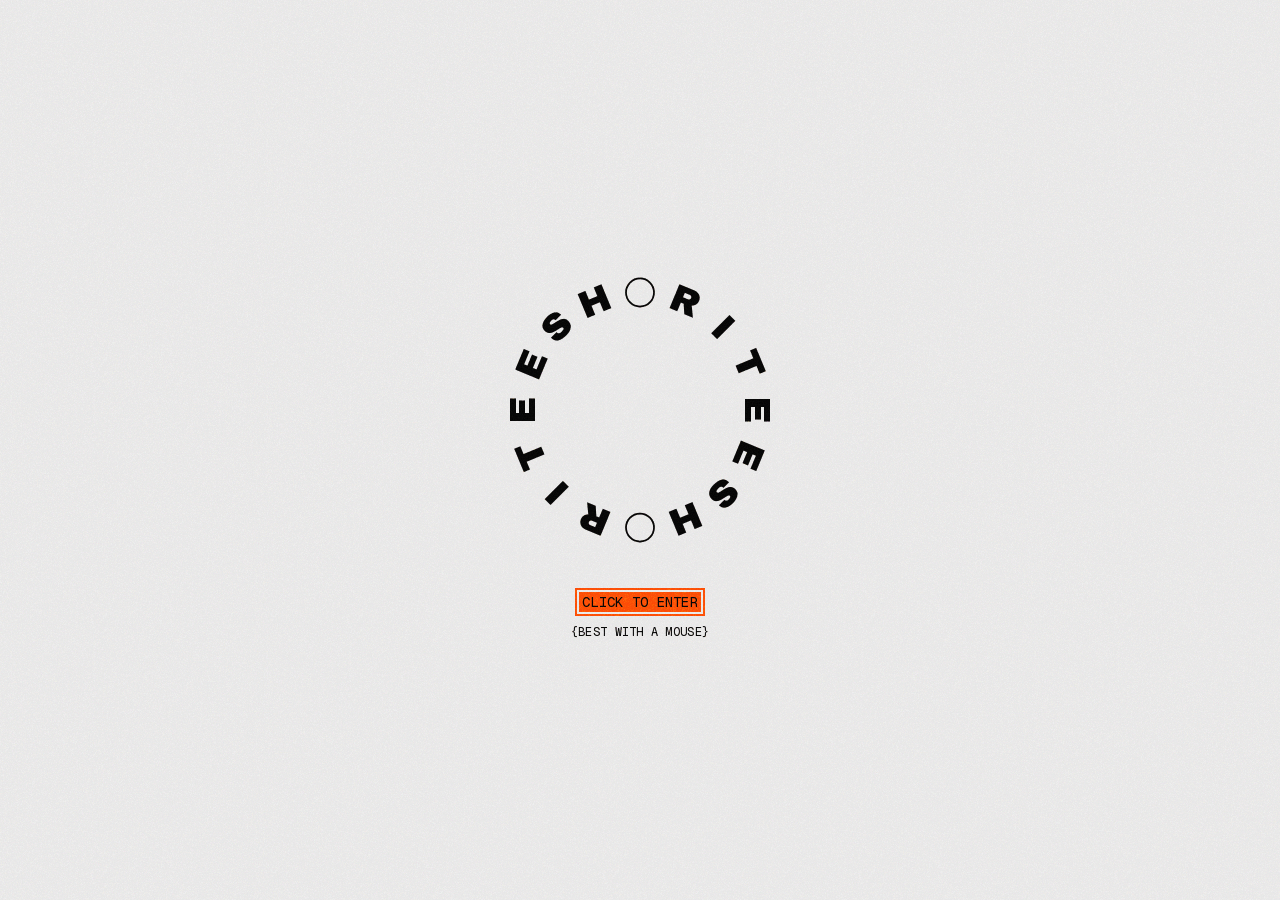
==== commit 26de8af4: "deploy 95837f9" ====
--- a/404/index.html
+++ b/404/index.html
@@ -1 +1 @@
-<!DOCTYPE html><!--Vk__sOvdxrbgRKKoj3zQF--><html lang="en"><head><meta charSet="utf-8"/><meta name="viewport" content="width=device-width, initial-scale=1"/><link rel="stylesheet" href="/_next/static/chunks/a9cc06f846c58216.css" data-precedence="next"/><link rel="stylesheet" href="/_next/static/chunks/f80a418465f2792e.css" data-precedence="next"/><link rel="preload" as="script" fetchPriority="low" href="/_next/static/chunks/f402a582c136d78f.js"/><script src="/_next/static/chunks/91adb7bdb9870c6a.js" async=""></script><script src="/_next/static/chunks/b7a3780483aba696.js" async=""></script><script src="/_next/static/chunks/3286a90db5baea98.js" async=""></script><script src="/_next/static/chunks/turbopack-1e8106f5658209a5.js" async=""></script><script src="/_next/static/chunks/7fb8e1210722aa96.js" async=""></script><script src="/_next/static/chunks/9efc8c238b36649e.js" async=""></script><script src="/_next/static/chunks/331bcca48c789d08.js" async=""></script><meta name="robots" content="noindex"/><meta name="next-size-adjust" content=""/><title>404: This page could not be found.</title><title>RITEESH THIRUVEEDHULA — AI ENGINEER</title><meta name="description" content="Riteesh Thiruveedhula, AI engineer in Hyderabad: ML pipelines, LLM systems and the interfaces on top."/><link rel="icon" href="/icon.png?icon.7b75e9c1.png" sizes="256x256" type="image/png"/><script>try{if(sessionStorage.getItem('rt-intro-seen'))document.documentElement.dataset.intro='done'}catch(e){}</script><script src="/_next/static/chunks/a6dad97d9634a72d.js" noModule=""></script></head><body class="geist_mono_8d43a2aa-module__8Li5zG__variable archivo_black_543ab441-module__92e_sG__variable rajdhani_635f1ec8-module__oWRXIG__variable orbitron_cd47e22e-module__xMtCMG__variable dm_sans_851d885b-module__2r4mZq__variable antialiased"><div hidden=""><!--$--><!--/$--></div><div class="intro fixed inset-0" style="z-index:var(--z-intro)"><div class="absolute inset-0 flex flex-col items-center justify-center gap-8 overflow-hidden bg-paper text-ink"><div class="w-[min(40vw,300px)]"><svg viewBox="0 0 1200 1200" role="img" aria-label="Riteesh" class="logo-spin block w-full"><circle cx="600" cy="130" r="56" fill="none" stroke="currentColor" stroke-width="7" transform="rotate(0 600 600)"></circle><text x="600" y="130" text-anchor="middle" dominant-baseline="central" font-family="var(--font-logo), Arial Black, sans-serif" font-size="150" fill="currentColor" transform="rotate(22.5 600 600)">R</text><text x="600" y="130" text-anchor="middle" dominant-baseline="central" font-family="var(--font-logo), Arial Black, sans-serif" font-size="150" fill="currentColor" transform="rotate(45 600 600)">I</text><text x="600" y="130" text-anchor="middle" dominant-baseline="central" font-family="var(--font-logo), Arial Black, sans-serif" font-size="150" fill="currentColor" transform="rotate(67.5 600 600)">T</text><text x="600" y="130" text-anchor="middle" dominant-baseline="central" font-family="var(--font-logo), Arial Black, sans-serif" font-size="150" fill="currentColor" transform="rotate(90 600 600)">E</text><text x="600" y="130" text-anchor="middle" dominant-baseline="central" font-family="var(--font-logo), Arial Black, sans-serif" font-size="150" fill="currentColor" transform="rotate(112.5 600 600)">E</text><text x="600" y="130" text-anchor="middle" dominant-baseline="central" font-family="var(--font-logo), Arial Black, sans-serif" font-size="150" fill="currentColor" transform="rotate(135 600 600)">S</text><text x="600" y="130" text-anchor="middle" dominant-baseline="central" font-family="var(--font-logo), Arial Black, sans-serif" font-size="150" fill="currentColor" transform="rotate(157.5 600 600)">H</text><circle cx="600" cy="130" r="56" fill="none" stroke="currentColor" stroke-width="7" transform="rotate(180 600 600)"></circle><text x="600" y="130" text-anchor="middle" dominant-baseline="central" font-family="var(--font-logo), Arial Black, sans-serif" font-size="150" fill="currentColor" transform="rotate(202.5 600 600)">R</text><text x="600" y="130" text-anchor="middle" dominant-baseline="central" font-family="var(--font-logo), Arial Black, sans-serif" font-size="150" fill="currentColor" transform="rotate(225 600 600)">I</text><text x="600" y="130" text-anchor="middle" dominant-baseline="central" font-family="var(--font-logo), Arial Black, sans-serif" font-size="150" fill="currentColor" transform="rotate(247.5 600 600)">T</text><text x="600" y="130" text-anchor="middle" dominant-baseline="central" font-family="var(--font-logo), Arial Black, sans-serif" font-size="150" fill="currentColor" transform="rotate(270 600 600)">E</text><text x="600" y="130" text-anchor="middle" dominant-baseline="central" font-family="var(--font-logo), Arial Black, sans-serif" font-size="150" fill="currentColor" transform="rotate(292.5 600 600)">E</text><text x="600" y="130" text-anchor="middle" dominant-baseline="central" font-family="var(--font-logo), Arial Black, sans-serif" font-size="150" fill="currentColor" transform="rotate(315 600 600)">S</text><text x="600" y="130" text-anchor="middle" dominant-baseline="central" font-family="var(--font-logo), Arial Black, sans-serif" font-size="150" fill="currentColor" transform="rotate(337.5 600 600)">H</text></svg></div><div class="flex flex-col items-center gap-3"><button type="button" autofocus="" data-scramble="true" class="hl cursor-pointer px-2 py-1 text-sm">CLICK TO ENTER</button><p class="text-xs">{BEST WITH A MOUSE}</p></div></div></div><div aria-hidden="true" class="fixed inset-0 bg-ink/60" style="z-index:var(--z-menu);opacity:0;visibility:hidden"></div><nav id="site-menu" aria-label="Menu" inert="" class="fixed inset-x-0 top-0 flex min-h-[48vh] flex-col justify-end gap-7 bg-ink px-[2.2vw] pb-[2.4vw] pt-32 text-[13px] font-medium leading-[1.45] text-paper" style="z-index:var(--z-menu);visibility:hidden"><div class="flex flex-wrap items-center gap-x-5 gap-y-2"><span class="w-32 md:w-[22vw]">{LINKS}</span><a data-scramble="true" class="px-1 hover:bg-accent hover:text-ink focus-visible:bg-accent focus-visible:text-ink" href="https://www.linkedin.com/in/riteesh2k6" target="_blank" rel="noopener">LKDN</a><a data-scramble="true" class="px-1 hover:bg-accent hover:text-ink focus-visible:bg-accent focus-visible:text-ink" href="https://github.com/Riteesh-2k6" target="_blank" rel="noopener">GH</a><a data-scramble="true" class="px-1 hover:bg-accent hover:text-ink focus-visible:bg-accent focus-visible:text-ink" href="mailto:riteesh.vnsp@gmail.com">MAIL</a></div><div class="flex flex-wrap items-end justify-between gap-4"><div class="flex items-center gap-x-5"><span class="w-32 md:w-[22vw]">{RESUME}</span><a data-scramble="true" class="px-1 hover:bg-accent hover:text-ink focus-visible:bg-accent focus-visible:text-ink" href="/resume.pdf" target="_blank" rel="noopener">VIEW PDF</a></div><button type="button" data-scramble="true" class="px-1 hover:bg-accent hover:text-ink focus-visible:bg-accent focus-visible:text-ink cursor-pointer">CONTACT</button></div></nav><header class="fixed inset-x-0 top-0 grid grid-cols-[1fr_auto] items-start px-[2.2vw] pt-[max(16px,1.6vw)] text-[11px] leading-[1.7] tracking-[0.2em] text-paper md:grid-cols-5" style="z-index:var(--z-header)"><a href="/" aria-label="Home" data-cursor-label="HOME" class="flex items-center gap-3 self-center"><svg viewBox="0 0 1200 1200" role="img" aria-label="Riteesh" aria-hidden="true" class="logo-spin block w-[max(44px,3.4vw)]"><circle cx="600" cy="130" r="56" fill="none" stroke="currentColor" stroke-width="7" transform="rotate(0 600 600)"></circle><text x="600" y="130" text-anchor="middle" dominant-baseline="central" font-family="var(--font-logo), Arial Black, sans-serif" font-size="150" fill="currentColor" transform="rotate(22.5 600 600)">R</text><text x="600" y="130" text-anchor="middle" dominant-baseline="central" font-family="var(--font-logo), Arial Black, sans-serif" font-size="150" fill="currentColor" transform="rotate(45 600 600)">I</text><text x="600" y="130" text-anchor="middle" dominant-baseline="central" font-family="var(--font-logo), Arial Black, sans-serif" font-size="150" fill="currentColor" transform="rotate(67.5 600 600)">T</text><text x="600" y="130" text-anchor="middle" dominant-baseline="central" font-family="var(--font-logo), Arial Black, sans-serif" font-size="150" fill="currentColor" transform="rotate(90 600 600)">E</text><text x="600" y="130" text-anchor="middle" dominant-baseline="central" font-family="var(--font-logo), Arial Black, sans-serif" font-size="150" fill="currentColor" transform="rotate(112.5 600 600)">E</text><text x="600" y="130" text-anchor="middle" dominant-baseline="central" font-family="var(--font-logo), Arial Black, sans-serif" font-size="150" fill="currentColor" transform="rotate(135 600 600)">S</text><text x="600" y="130" text-anchor="middle" dominant-baseline="central" font-family="var(--font-logo), Arial Black, sans-serif" font-size="150" fill="currentColor" transform="rotate(157.5 600 600)">H</text><circle cx="600" cy="130" r="56" fill="none" stroke="currentColor" stroke-width="7" transform="rotate(180 600 600)"></circle><text x="600" y="130" text-anchor="middle" dominant-baseline="central" font-family="var(--font-logo), Arial Black, sans-serif" font-size="150" fill="currentColor" transform="rotate(202.5 600 600)">R</text><text x="600" y="130" text-anchor="middle" dominant-baseline="central" font-family="var(--font-logo), Arial Black, sans-serif" font-size="150" fill="currentColor" transform="rotate(225 600 600)">I</text><text x="600" y="130" text-anchor="middle" dominant-baseline="central" font-family="var(--font-logo), Arial Black, sans-serif" font-size="150" fill="currentColor" transform="rotate(247.5 600 600)">T</text><text x="600" y="130" text-anchor="middle" dominant-baseline="central" font-family="var(--font-logo), Arial Black, sans-serif" font-size="150" fill="currentColor" transform="rotate(270 600 600)">E</text><text x="600" y="130" text-anchor="middle" dominant-baseline="central" font-family="var(--font-logo), Arial Black, sans-serif" font-size="150" fill="currentColor" transform="rotate(292.5 600 600)">E</text><text x="600" y="130" text-anchor="middle" dominant-baseline="central" font-family="var(--font-logo), Arial Black, sans-serif" font-size="150" fill="currentColor" transform="rotate(315 600 600)">S</text><text x="600" y="130" text-anchor="middle" dominant-baseline="central" font-family="var(--font-logo), Arial Black, sans-serif" font-size="150" fill="currentColor" transform="rotate(337.5 600 600)">H</text></svg><span class="[text-shadow:0_0_6px_#000,0_0_2px_#000] font-tech text-[15px] font-bold tracking-normal">RITEESH VNSP</span></a><p class="hidden self-center md:block"><span class="[text-shadow:0_0_6px_#000,0_0_2px_#000] text-paper/70">PORTFOLIO - <span class="text-paper">V2</span></span></p><div class="hidden gap-5 self-center md:flex"></div><p class="hidden text-paper/70 md:block"><span class="[text-shadow:0_0_6px_#000,0_0_2px_#000]">HYDERABAD, IN</span><br/><span class="[text-shadow:0_0_6px_#000,0_0_2px_#000]"> </span></p><div class="flex items-start justify-between gap-4"><p class="hidden text-paper/70 md:block"><span class="[text-shadow:0_0_6px_#000,0_0_2px_#000]">17°23&#x27;06.0&quot;N</span><br/><span class="[text-shadow:0_0_6px_#000,0_0_2px_#000]">78°29&#x27;12.0&quot;E</span></p><button type="button" aria-expanded="false" aria-controls="site-menu" class="relative cursor-pointer bg-surface px-[1.4em] py-[0.6em] font-tech text-[15px] font-bold tracking-normal text-paper"><span aria-hidden="true" class="absolute left-0 top-0 h-2 w-2 border-l-2 border-t-2 border-accent"></span><span aria-hidden="true" class="absolute bottom-0 right-0 h-2 w-2 border-b-2 border-r-2 border-accent"></span><span data-scramble="true">MENU</span></button></div></header><div style="font-family:system-ui,&quot;Segoe UI&quot;,Roboto,Helvetica,Arial,sans-serif,&quot;Apple Color Emoji&quot;,&quot;Segoe UI Emoji&quot;;height:100vh;text-align:center;display:flex;flex-direction:column;align-items:center;justify-content:center"><div><style>body{color:#000;background:#fff;margin:0}.next-error-h1{border-right:1px solid rgba(0,0,0,.3)}@media (prefers-color-scheme:dark){body{color:#fff;background:#000}.next-error-h1{border-right:1px solid rgba(255,255,255,.3)}}</style><h1 class="next-error-h1" style="display:inline-block;margin:0 20px 0 0;padding:0 23px 0 0;font-size:24px;font-weight:500;vertical-align:top;line-height:49px">404</h1><div style="display:inline-block"><h2 style="font-size:14px;font-weight:400;line-height:49px;margin:0">This page could not be found.</h2></div></div></div><!--$--><!--/$--><canvas aria-hidden="true" class="pointer-events-none fixed inset-0 h-screen w-screen" style="z-index:var(--z-transition)"></canvas><script src="/_next/static/chunks/f402a582c136d78f.js" id="_R_" async=""></script><script>(self.__next_f=self.__next_f||[]).push([0])</script><script>self.__next_f.push([1,"1:\"$Sreact.fragment\"\n2:I[65971,[\"/_next/static/chunks/7fb8e1210722aa96.js\",\"/_next/static/chunks/9efc8c238b36649e.js\"],\"default\"]\n3:I[34380,[\"/_next/static/chunks/7fb8e1210722aa96.js\",\"/_next/static/chunks/9efc8c238b36649e.js\"],\"default\"]\n4:I[57097,[\"/_next/static/chunks/7fb8e1210722aa96.js\",\"/_next/static/chunks/9efc8c238b36649e.js\"],\"default\"]\n5:I[84934,[\"/_next/static/chunks/7fb8e1210722aa96.js\",\"/_next/static/chunks/9efc8c238b36649e.js\"],\"TransitionProvider\"]\n6:I[40120,[\"/_next/static/chunks/7fb8e1210722aa96.js\",\"/_next/static/chunks/9efc8c238b36649e.js\"],\"default\"]\n7:I[47048,[\"/_next/static/chunks/7fb8e1210722aa96.js\",\"/_next/static/chunks/9efc8c238b36649e.js\"],\"default\"]\n8:I[39756,[\"/_next/static/chunks/331bcca48c789d08.js\"],\"default\"]\n9:I[37457,[\"/_next/static/chunks/331bcca48c789d08.js\"],\"default\"]\na:I[97367,[\"/_next/static/chunks/331bcca48c789d08.js\"],\"OutletBoundary\"]\nc:I[11533,[\"/_next/static/chunks/331bcca48c789d08.js\"],\"AsyncMetadataOutlet\"]\ne:I[97367,[\"/_next/static/chunks/331bcca48c789d08.js\"],\"ViewportBoundary\"]\n10:I[97367,[\"/_next/static/chunks/331bcca48c789d08.js\"],\"MetadataBoundary\"]\n11:\"$Sreact.suspense\"\n13:I[68027,[\"/_next/static/chunks/331bcca48c789d08.js\"],\"default\"]\n:HL[\"/_next/static/chunks/a9cc06f846c58216.css\",\"style\"]\n:HL[\"/_next/static/chunks/f80a418465f2792e.css\",\"style\"]\n"])</script><script>self.__next_f.push([1,"0:{\"P\":null,\"b\":\"Vk-_sOvdxrbgRKKoj3zQF\",\"p\":\"\",\"c\":[\"\",\"_not-found\",\"\"],\"i\":false,\"f\":[[[\"\",{\"children\":[\"/_not-found\",{\"children\":[\"__PAGE__\",{}]}]},\"$undefined\",\"$undefined\",true],[\"\",[\"$\",\"$1\",\"c\",{\"children\":[[[\"$\",\"link\",\"0\",{\"rel\":\"stylesheet\",\"href\":\"/_next/static/chunks/a9cc06f846c58216.css\",\"precedence\":\"next\",\"crossOrigin\":\"$undefined\",\"nonce\":\"$undefined\"}],[\"$\",\"link\",\"1\",{\"rel\":\"stylesheet\",\"href\":\"/_next/static/chunks/f80a418465f2792e.css\",\"precedence\":\"next\",\"crossOrigin\":\"$undefined\",\"nonce\":\"$undefined\"}],[\"$\",\"script\",\"script-0\",{\"src\":\"/_next/static/chunks/7fb8e1210722aa96.js\",\"async\":true,\"nonce\":\"$undefined\"}],[\"$\",\"script\",\"script-1\",{\"src\":\"/_next/static/chunks/9efc8c238b36649e.js\",\"async\":true,\"nonce\":\"$undefined\"}]],[\"$\",\"html\",null,{\"lang\":\"en\",\"suppressHydrationWarning\":true,\"children\":[[\"$\",\"head\",null,{\"children\":[\"$\",\"script\",null,{\"dangerouslySetInnerHTML\":{\"__html\":\"try{if(sessionStorage.getItem('rt-intro-seen'))document.documentElement.dataset.intro='done'}catch(e){}\"}}]}],[\"$\",\"body\",null,{\"className\":\"geist_mono_8d43a2aa-module__8Li5zG__variable archivo_black_543ab441-module__92e_sG__variable rajdhani_635f1ec8-module__oWRXIG__variable orbitron_cd47e22e-module__xMtCMG__variable dm_sans_851d885b-module__2r4mZq__variable antialiased\",\"children\":[[\"$\",\"$L2\",null,{}],[\"$\",\"$L3\",null,{}],[\"$\",\"$L4\",null,{\"targetSelector\":\"a, button, [role='button'], [data-cursor-label]\",\"matchRadius\":false}],[\"$\",\"$L5\",null,{\"children\":[[\"$\",\"$L6\",null,{}],[\"$\",\"$L7\",null,{}],[\"$\",\"$L8\",null,{\"parallelRouterKey\":\"children\",\"error\":\"$undefined\",\"errorStyles\":\"$undefined\",\"errorScripts\":\"$undefined\",\"template\":[\"$\",\"$L9\",null,{}],\"templateStyles\":\"$undefined\",\"templateScripts\":\"$undefined\",\"notFound\":[[[\"$\",\"title\",null,{\"children\":\"404: This page could not be found.\"}],[\"$\",\"div\",null,{\"style\":{\"fontFamily\":\"system-ui,\\\"Segoe UI\\\",Roboto,Helvetica,Arial,sans-serif,\\\"Apple Color Emoji\\\",\\\"Segoe UI Emoji\\\"\",\"height\":\"100vh\",\"textAlign\":\"center\",\"display\":\"flex\",\"flexDirection\":\"column\",\"alignItems\":\"center\",\"justifyContent\":\"center\"},\"children\":[\"$\",\"div\",null,{\"children\":[[\"$\",\"style\",null,{\"dangerouslySetInnerHTML\":{\"__html\":\"body{color:#000;background:#fff;margin:0}.next-error-h1{border-right:1px solid rgba(0,0,0,.3)}@media (prefers-color-scheme:dark){body{color:#fff;background:#000}.next-error-h1{border-right:1px solid rgba(255,255,255,.3)}}\"}}],[\"$\",\"h1\",null,{\"className\":\"next-error-h1\",\"style\":{\"display\":\"inline-block\",\"margin\":\"0 20px 0 0\",\"padding\":\"0 23px 0 0\",\"fontSize\":24,\"fontWeight\":500,\"verticalAlign\":\"top\",\"lineHeight\":\"49px\"},\"children\":404}],[\"$\",\"div\",null,{\"style\":{\"display\":\"inline-block\"},\"children\":[\"$\",\"h2\",null,{\"style\":{\"fontSize\":14,\"fontWeight\":400,\"lineHeight\":\"49px\",\"margin\":0},\"children\":\"This page could not be found.\"}]}]]}]}]],[]],\"forbidden\":\"$undefined\",\"unauthorized\":\"$undefined\"}]]}]]}]]}]]}],{\"children\":[\"/_not-found\",[\"$\",\"$1\",\"c\",{\"children\":[null,[\"$\",\"$L8\",null,{\"parallelRouterKey\":\"children\",\"error\":\"$undefined\",\"errorStyles\":\"$undefined\",\"errorScripts\":\"$undefined\",\"template\":[\"$\",\"$L9\",null,{}],\"templateStyles\":\"$undefined\",\"templateScripts\":\"$undefined\",\"notFound\":\"$undefined\",\"forbidden\":\"$undefined\",\"unauthorized\":\"$undefined\"}]]}],{\"children\":[\"__PAGE__\",[\"$\",\"$1\",\"c\",{\"children\":[[[\"$\",\"title\",null,{\"children\":\"404: This page could not be found.\"}],[\"$\",\"div\",null,{\"style\":\"$0:f:0:1:1:props:children:1:props:children:1:props:children:3:props:children:2:props:notFound:0:1:props:style\",\"children\":[\"$\",\"div\",null,{\"children\":[[\"$\",\"style\",null,{\"dangerouslySetInnerHTML\":{\"__html\":\"body{color:#000;background:#fff;margin:0}.next-error-h1{border-right:1px solid rgba(0,0,0,.3)}@media (prefers-color-scheme:dark){body{color:#fff;background:#000}.next-error-h1{border-right:1px solid rgba(255,255,255,.3)}}\"}}],[\"$\",\"h1\",null,{\"className\":\"next-error-h1\",\"style\":\"$0:f:0:1:1:props:children:1:props:children:1:props:children:3:props:children:2:props:notFound:0:1:props:children:props:children:1:props:style\",\"children\":404}],[\"$\",\"div\",null,{\"style\":\"$0:f:0:1:1:props:children:1:props:children:1:props:children:3:props:children:2:props:notFound:0:1:props:children:props:children:2:props:style\",\"children\":[\"$\",\"h2\",null,{\"style\":\"$0:f:0:1:1:props:children:1:props:children:1:props:children:3:props:children:2:props:notFound:0:1:props:children:props:children:2:props:children:props:style\",\"children\":\"This page could not be found.\"}]}]]}]}]],null,[\"$\",\"$La\",null,{\"children\":[\"$Lb\",[\"$\",\"$Lc\",null,{\"promise\":\"$@d\"}]]}]]}],{},null,false]},null,false]},null,false],[\"$\",\"$1\",\"h\",{\"children\":[[\"$\",\"meta\",null,{\"name\":\"robots\",\"content\":\"noindex\"}],[[\"$\",\"$Le\",null,{\"children\":\"$Lf\"}],[\"$\",\"meta\",null,{\"name\":\"next-size-adjust\",\"content\":\"\"}]],[\"$\",\"$L10\",null,{\"children\":[\"$\",\"div\",null,{\"hidden\":true,\"children\":[\"$\",\"$11\",null,{\"fallback\":null,\"children\":\"$L12\"}]}]}]]}],false]],\"m\":\"$undefined\",\"G\":[\"$13\",\"$undefined\"],\"s\":false,\"S\":true}\n"])</script><script>self.__next_f.push([1,"f:[[\"$\",\"meta\",\"0\",{\"charSet\":\"utf-8\"}],[\"$\",\"meta\",\"1\",{\"name\":\"viewport\",\"content\":\"width=device-width, initial-scale=1\"}]]\nb:null\n"])</script><script>self.__next_f.push([1,"14:I[27201,[\"/_next/static/chunks/331bcca48c789d08.js\"],\"IconMark\"]\nd:{\"metadata\":[[\"$\",\"title\",\"0\",{\"children\":\"RITEESH THIRUVEEDHULA — AI ENGINEER\"}],[\"$\",\"meta\",\"1\",{\"name\":\"description\",\"content\":\"Riteesh Thiruveedhula, AI engineer in Hyderabad: ML pipelines, LLM systems and the interfaces on top.\"}],[\"$\",\"link\",\"2\",{\"rel\":\"icon\",\"href\":\"/icon.png?icon.7b75e9c1.png\",\"sizes\":\"256x256\",\"type\":\"image/png\"}],[\"$\",\"$L14\",\"3\",{}]],\"error\":null,\"digest\":\"$undefined\"}\n"])</script><script>self.__next_f.push([1,"12:\"$d:metadata\"\n"])</script></body></html>+<!DOCTYPE html><!--43F5_h7dYCyXOzy7yZbXa--><html lang="en"><head><meta charSet="utf-8"/><meta name="viewport" content="width=device-width, initial-scale=1"/><link rel="stylesheet" href="/_next/static/chunks/a9cc06f846c58216.css" data-precedence="next"/><link rel="stylesheet" href="/_next/static/chunks/f80a418465f2792e.css" data-precedence="next"/><link rel="preload" as="script" fetchPriority="low" href="/_next/static/chunks/f402a582c136d78f.js"/><script src="/_next/static/chunks/91adb7bdb9870c6a.js" async=""></script><script src="/_next/static/chunks/b7a3780483aba696.js" async=""></script><script src="/_next/static/chunks/3286a90db5baea98.js" async=""></script><script src="/_next/static/chunks/turbopack-1e8106f5658209a5.js" async=""></script><script src="/_next/static/chunks/7fb8e1210722aa96.js" async=""></script><script src="/_next/static/chunks/9efc8c238b36649e.js" async=""></script><script src="/_next/static/chunks/331bcca48c789d08.js" async=""></script><meta name="robots" content="noindex"/><meta name="next-size-adjust" content=""/><title>404: This page could not be found.</title><title>RITEESH THIRUVEEDHULA — AI ENGINEER</title><meta name="description" content="Riteesh Thiruveedhula, AI engineer in Hyderabad: ML pipelines, LLM systems and the interfaces on top."/><link rel="icon" href="/icon.png?icon.7b75e9c1.png" sizes="256x256" type="image/png"/><script>try{if(sessionStorage.getItem('rt-intro-seen'))document.documentElement.dataset.intro='done'}catch(e){}</script><script src="/_next/static/chunks/a6dad97d9634a72d.js" noModule=""></script></head><body class="geist_mono_8d43a2aa-module__8Li5zG__variable archivo_black_543ab441-module__92e_sG__variable rajdhani_635f1ec8-module__oWRXIG__variable orbitron_cd47e22e-module__xMtCMG__variable dm_sans_851d885b-module__2r4mZq__variable antialiased"><div hidden=""><!--$--><!--/$--></div><div class="intro fixed inset-0" style="z-index:var(--z-intro)"><div class="absolute inset-0 flex flex-col items-center justify-center gap-8 overflow-hidden bg-paper text-ink"><div class="w-[min(40vw,300px)]"><svg viewBox="0 0 1200 1200" role="img" aria-label="Riteesh" class="logo-spin block w-full"><circle cx="600" cy="130" r="56" fill="none" stroke="currentColor" stroke-width="7" transform="rotate(0 600 600)"></circle><text x="600" y="130" text-anchor="middle" dominant-baseline="central" font-family="var(--font-logo), Arial Black, sans-serif" font-size="150" fill="currentColor" transform="rotate(22.5 600 600)">R</text><text x="600" y="130" text-anchor="middle" dominant-baseline="central" font-family="var(--font-logo), Arial Black, sans-serif" font-size="150" fill="currentColor" transform="rotate(45 600 600)">I</text><text x="600" y="130" text-anchor="middle" dominant-baseline="central" font-family="var(--font-logo), Arial Black, sans-serif" font-size="150" fill="currentColor" transform="rotate(67.5 600 600)">T</text><text x="600" y="130" text-anchor="middle" dominant-baseline="central" font-family="var(--font-logo), Arial Black, sans-serif" font-size="150" fill="currentColor" transform="rotate(90 600 600)">E</text><text x="600" y="130" text-anchor="middle" dominant-baseline="central" font-family="var(--font-logo), Arial Black, sans-serif" font-size="150" fill="currentColor" transform="rotate(112.5 600 600)">E</text><text x="600" y="130" text-anchor="middle" dominant-baseline="central" font-family="var(--font-logo), Arial Black, sans-serif" font-size="150" fill="currentColor" transform="rotate(135 600 600)">S</text><text x="600" y="130" text-anchor="middle" dominant-baseline="central" font-family="var(--font-logo), Arial Black, sans-serif" font-size="150" fill="currentColor" transform="rotate(157.5 600 600)">H</text><circle cx="600" cy="130" r="56" fill="none" stroke="currentColor" stroke-width="7" transform="rotate(180 600 600)"></circle><text x="600" y="130" text-anchor="middle" dominant-baseline="central" font-family="var(--font-logo), Arial Black, sans-serif" font-size="150" fill="currentColor" transform="rotate(202.5 600 600)">R</text><text x="600" y="130" text-anchor="middle" dominant-baseline="central" font-family="var(--font-logo), Arial Black, sans-serif" font-size="150" fill="currentColor" transform="rotate(225 600 600)">I</text><text x="600" y="130" text-anchor="middle" dominant-baseline="central" font-family="var(--font-logo), Arial Black, sans-serif" font-size="150" fill="currentColor" transform="rotate(247.5 600 600)">T</text><text x="600" y="130" text-anchor="middle" dominant-baseline="central" font-family="var(--font-logo), Arial Black, sans-serif" font-size="150" fill="currentColor" transform="rotate(270 600 600)">E</text><text x="600" y="130" text-anchor="middle" dominant-baseline="central" font-family="var(--font-logo), Arial Black, sans-serif" font-size="150" fill="currentColor" transform="rotate(292.5 600 600)">E</text><text x="600" y="130" text-anchor="middle" dominant-baseline="central" font-family="var(--font-logo), Arial Black, sans-serif" font-size="150" fill="currentColor" transform="rotate(315 600 600)">S</text><text x="600" y="130" text-anchor="middle" dominant-baseline="central" font-family="var(--font-logo), Arial Black, sans-serif" font-size="150" fill="currentColor" transform="rotate(337.5 600 600)">H</text></svg></div><div class="flex flex-col items-center gap-3"><button type="button" autofocus="" data-scramble="true" class="hl cursor-pointer px-2 py-1 text-sm">CLICK TO ENTER</button><p class="text-xs">{BEST WITH A MOUSE}</p></div></div></div><div aria-hidden="true" class="fixed inset-0 bg-ink/60" style="z-index:var(--z-menu);opacity:0;visibility:hidden"></div><nav id="site-menu" aria-label="Menu" inert="" class="fixed inset-x-0 top-0 flex min-h-[48vh] flex-col justify-end gap-7 bg-ink px-[2.2vw] pb-[2.4vw] pt-32 text-[13px] font-medium leading-[1.45] text-paper" style="z-index:var(--z-menu);visibility:hidden"><div class="flex flex-wrap items-center gap-x-5 gap-y-2"><span class="w-32 md:w-[22vw]">{LINKS}</span><a data-scramble="true" class="px-1 hover:bg-accent hover:text-ink focus-visible:bg-accent focus-visible:text-ink" href="https://www.linkedin.com/in/riteesh2k6" target="_blank" rel="noopener">LKDN</a><a data-scramble="true" class="px-1 hover:bg-accent hover:text-ink focus-visible:bg-accent focus-visible:text-ink" href="https://github.com/Riteesh-2k6" target="_blank" rel="noopener">GH</a><a data-scramble="true" class="px-1 hover:bg-accent hover:text-ink focus-visible:bg-accent focus-visible:text-ink" href="mailto:riteesh.vnsp@gmail.com">MAIL</a></div><div class="flex flex-wrap items-end justify-between gap-4"><div class="flex items-center gap-x-5"><span class="w-32 md:w-[22vw]">{RESUME}</span><a data-scramble="true" class="px-1 hover:bg-accent hover:text-ink focus-visible:bg-accent focus-visible:text-ink" href="/resume.pdf" target="_blank" rel="noopener">VIEW PDF</a></div><button type="button" data-scramble="true" class="px-1 hover:bg-accent hover:text-ink focus-visible:bg-accent focus-visible:text-ink cursor-pointer">CONTACT</button></div></nav><header class="fixed inset-x-0 top-0 grid grid-cols-[1fr_auto] items-start px-[2.2vw] pt-[max(16px,1.6vw)] text-[11px] leading-[1.7] tracking-[0.2em] text-paper md:grid-cols-5" style="z-index:var(--z-header)"><a href="/" aria-label="Home" data-cursor-label="HOME" class="flex items-center gap-3 self-center"><svg viewBox="0 0 1200 1200" role="img" aria-label="Riteesh" aria-hidden="true" class="logo-spin block w-[max(44px,3.4vw)]"><circle cx="600" cy="130" r="56" fill="none" stroke="currentColor" stroke-width="7" transform="rotate(0 600 600)"></circle><text x="600" y="130" text-anchor="middle" dominant-baseline="central" font-family="var(--font-logo), Arial Black, sans-serif" font-size="150" fill="currentColor" transform="rotate(22.5 600 600)">R</text><text x="600" y="130" text-anchor="middle" dominant-baseline="central" font-family="var(--font-logo), Arial Black, sans-serif" font-size="150" fill="currentColor" transform="rotate(45 600 600)">I</text><text x="600" y="130" text-anchor="middle" dominant-baseline="central" font-family="var(--font-logo), Arial Black, sans-serif" font-size="150" fill="currentColor" transform="rotate(67.5 600 600)">T</text><text x="600" y="130" text-anchor="middle" dominant-baseline="central" font-family="var(--font-logo), Arial Black, sans-serif" font-size="150" fill="currentColor" transform="rotate(90 600 600)">E</text><text x="600" y="130" text-anchor="middle" dominant-baseline="central" font-family="var(--font-logo), Arial Black, sans-serif" font-size="150" fill="currentColor" transform="rotate(112.5 600 600)">E</text><text x="600" y="130" text-anchor="middle" dominant-baseline="central" font-family="var(--font-logo), Arial Black, sans-serif" font-size="150" fill="currentColor" transform="rotate(135 600 600)">S</text><text x="600" y="130" text-anchor="middle" dominant-baseline="central" font-family="var(--font-logo), Arial Black, sans-serif" font-size="150" fill="currentColor" transform="rotate(157.5 600 600)">H</text><circle cx="600" cy="130" r="56" fill="none" stroke="currentColor" stroke-width="7" transform="rotate(180 600 600)"></circle><text x="600" y="130" text-anchor="middle" dominant-baseline="central" font-family="var(--font-logo), Arial Black, sans-serif" font-size="150" fill="currentColor" transform="rotate(202.5 600 600)">R</text><text x="600" y="130" text-anchor="middle" dominant-baseline="central" font-family="var(--font-logo), Arial Black, sans-serif" font-size="150" fill="currentColor" transform="rotate(225 600 600)">I</text><text x="600" y="130" text-anchor="middle" dominant-baseline="central" font-family="var(--font-logo), Arial Black, sans-serif" font-size="150" fill="currentColor" transform="rotate(247.5 600 600)">T</text><text x="600" y="130" text-anchor="middle" dominant-baseline="central" font-family="var(--font-logo), Arial Black, sans-serif" font-size="150" fill="currentColor" transform="rotate(270 600 600)">E</text><text x="600" y="130" text-anchor="middle" dominant-baseline="central" font-family="var(--font-logo), Arial Black, sans-serif" font-size="150" fill="currentColor" transform="rotate(292.5 600 600)">E</text><text x="600" y="130" text-anchor="middle" dominant-baseline="central" font-family="var(--font-logo), Arial Black, sans-serif" font-size="150" fill="currentColor" transform="rotate(315 600 600)">S</text><text x="600" y="130" text-anchor="middle" dominant-baseline="central" font-family="var(--font-logo), Arial Black, sans-serif" font-size="150" fill="currentColor" transform="rotate(337.5 600 600)">H</text></svg><span class="[text-shadow:0_0_6px_#000,0_0_2px_#000] font-tech text-[15px] font-bold tracking-normal">RITEESH VNSP</span></a><p class="hidden self-center md:block"><span class="[text-shadow:0_0_6px_#000,0_0_2px_#000] text-paper/70">PORTFOLIO - <span class="text-paper">V2</span></span></p><div class="hidden gap-5 self-center md:flex"></div><p class="hidden text-paper/70 md:block"><span class="[text-shadow:0_0_6px_#000,0_0_2px_#000]">HYDERABAD, IN</span><br/><span class="[text-shadow:0_0_6px_#000,0_0_2px_#000]"> </span></p><div class="flex items-start justify-between gap-4"><p class="hidden text-paper/70 md:block"><span class="[text-shadow:0_0_6px_#000,0_0_2px_#000]">17°23&#x27;06.0&quot;N</span><br/><span class="[text-shadow:0_0_6px_#000,0_0_2px_#000]">78°29&#x27;12.0&quot;E</span></p><button type="button" aria-expanded="false" aria-controls="site-menu" class="relative cursor-pointer bg-surface px-[1.4em] py-[0.6em] font-tech text-[15px] font-bold tracking-normal text-paper"><span aria-hidden="true" class="absolute left-0 top-0 h-2 w-2 border-l-2 border-t-2 border-accent"></span><span aria-hidden="true" class="absolute bottom-0 right-0 h-2 w-2 border-b-2 border-r-2 border-accent"></span><span data-scramble="true">MENU</span></button></div></header><div style="font-family:system-ui,&quot;Segoe UI&quot;,Roboto,Helvetica,Arial,sans-serif,&quot;Apple Color Emoji&quot;,&quot;Segoe UI Emoji&quot;;height:100vh;text-align:center;display:flex;flex-direction:column;align-items:center;justify-content:center"><div><style>body{color:#000;background:#fff;margin:0}.next-error-h1{border-right:1px solid rgba(0,0,0,.3)}@media (prefers-color-scheme:dark){body{color:#fff;background:#000}.next-error-h1{border-right:1px solid rgba(255,255,255,.3)}}</style><h1 class="next-error-h1" style="display:inline-block;margin:0 20px 0 0;padding:0 23px 0 0;font-size:24px;font-weight:500;vertical-align:top;line-height:49px">404</h1><div style="display:inline-block"><h2 style="font-size:14px;font-weight:400;line-height:49px;margin:0">This page could not be found.</h2></div></div></div><!--$--><!--/$--><canvas aria-hidden="true" class="pointer-events-none fixed inset-0 h-screen w-screen" style="z-index:var(--z-transition)"></canvas><script src="/_next/static/chunks/f402a582c136d78f.js" id="_R_" async=""></script><script>(self.__next_f=self.__next_f||[]).push([0])</script><script>self.__next_f.push([1,"1:\"$Sreact.fragment\"\n2:I[65971,[\"/_next/static/chunks/7fb8e1210722aa96.js\",\"/_next/static/chunks/9efc8c238b36649e.js\"],\"default\"]\n3:I[34380,[\"/_next/static/chunks/7fb8e1210722aa96.js\",\"/_next/static/chunks/9efc8c238b36649e.js\"],\"default\"]\n4:I[57097,[\"/_next/static/chunks/7fb8e1210722aa96.js\",\"/_next/static/chunks/9efc8c238b36649e.js\"],\"default\"]\n5:I[84934,[\"/_next/static/chunks/7fb8e1210722aa96.js\",\"/_next/static/chunks/9efc8c238b36649e.js\"],\"TransitionProvider\"]\n6:I[40120,[\"/_next/static/chunks/7fb8e1210722aa96.js\",\"/_next/static/chunks/9efc8c238b36649e.js\"],\"default\"]\n7:I[47048,[\"/_next/static/chunks/7fb8e1210722aa96.js\",\"/_next/static/chunks/9efc8c238b36649e.js\"],\"default\"]\n8:I[39756,[\"/_next/static/chunks/331bcca48c789d08.js\"],\"default\"]\n9:I[37457,[\"/_next/static/chunks/331bcca48c789d08.js\"],\"default\"]\na:I[97367,[\"/_next/static/chunks/331bcca48c789d08.js\"],\"OutletBoundary\"]\nc:I[11533,[\"/_next/static/chunks/331bcca48c789d08.js\"],\"AsyncMetadataOutlet\"]\ne:I[97367,[\"/_next/static/chunks/331bcca48c789d08.js\"],\"ViewportBoundary\"]\n10:I[97367,[\"/_next/static/chunks/331bcca48c789d08.js\"],\"MetadataBoundary\"]\n11:\"$Sreact.suspense\"\n13:I[68027,[\"/_next/static/chunks/331bcca48c789d08.js\"],\"default\"]\n:HL[\"/_next/static/chunks/a9cc06f846c58216.css\",\"style\"]\n:HL[\"/_next/static/chunks/f80a418465f2792e.css\",\"style\"]\n"])</script><script>self.__next_f.push([1,"0:{\"P\":null,\"b\":\"43F5_h7dYCyXOzy7yZbXa\",\"p\":\"\",\"c\":[\"\",\"_not-found\",\"\"],\"i\":false,\"f\":[[[\"\",{\"children\":[\"/_not-found\",{\"children\":[\"__PAGE__\",{}]}]},\"$undefined\",\"$undefined\",true],[\"\",[\"$\",\"$1\",\"c\",{\"children\":[[[\"$\",\"link\",\"0\",{\"rel\":\"stylesheet\",\"href\":\"/_next/static/chunks/a9cc06f846c58216.css\",\"precedence\":\"next\",\"crossOrigin\":\"$undefined\",\"nonce\":\"$undefined\"}],[\"$\",\"link\",\"1\",{\"rel\":\"stylesheet\",\"href\":\"/_next/static/chunks/f80a418465f2792e.css\",\"precedence\":\"next\",\"crossOrigin\":\"$undefined\",\"nonce\":\"$undefined\"}],[\"$\",\"script\",\"script-0\",{\"src\":\"/_next/static/chunks/7fb8e1210722aa96.js\",\"async\":true,\"nonce\":\"$undefined\"}],[\"$\",\"script\",\"script-1\",{\"src\":\"/_next/static/chunks/9efc8c238b36649e.js\",\"async\":true,\"nonce\":\"$undefined\"}]],[\"$\",\"html\",null,{\"lang\":\"en\",\"suppressHydrationWarning\":true,\"children\":[[\"$\",\"head\",null,{\"children\":[\"$\",\"script\",null,{\"dangerouslySetInnerHTML\":{\"__html\":\"try{if(sessionStorage.getItem('rt-intro-seen'))document.documentElement.dataset.intro='done'}catch(e){}\"}}]}],[\"$\",\"body\",null,{\"className\":\"geist_mono_8d43a2aa-module__8Li5zG__variable archivo_black_543ab441-module__92e_sG__variable rajdhani_635f1ec8-module__oWRXIG__variable orbitron_cd47e22e-module__xMtCMG__variable dm_sans_851d885b-module__2r4mZq__variable antialiased\",\"children\":[[\"$\",\"$L2\",null,{}],[\"$\",\"$L3\",null,{}],[\"$\",\"$L4\",null,{\"targetSelector\":\"a, button, [role='button'], [data-cursor-label]\",\"matchRadius\":false}],[\"$\",\"$L5\",null,{\"children\":[[\"$\",\"$L6\",null,{}],[\"$\",\"$L7\",null,{}],[\"$\",\"$L8\",null,{\"parallelRouterKey\":\"children\",\"error\":\"$undefined\",\"errorStyles\":\"$undefined\",\"errorScripts\":\"$undefined\",\"template\":[\"$\",\"$L9\",null,{}],\"templateStyles\":\"$undefined\",\"templateScripts\":\"$undefined\",\"notFound\":[[[\"$\",\"title\",null,{\"children\":\"404: This page could not be found.\"}],[\"$\",\"div\",null,{\"style\":{\"fontFamily\":\"system-ui,\\\"Segoe UI\\\",Roboto,Helvetica,Arial,sans-serif,\\\"Apple Color Emoji\\\",\\\"Segoe UI Emoji\\\"\",\"height\":\"100vh\",\"textAlign\":\"center\",\"display\":\"flex\",\"flexDirection\":\"column\",\"alignItems\":\"center\",\"justifyContent\":\"center\"},\"children\":[\"$\",\"div\",null,{\"children\":[[\"$\",\"style\",null,{\"dangerouslySetInnerHTML\":{\"__html\":\"body{color:#000;background:#fff;margin:0}.next-error-h1{border-right:1px solid rgba(0,0,0,.3)}@media (prefers-color-scheme:dark){body{color:#fff;background:#000}.next-error-h1{border-right:1px solid rgba(255,255,255,.3)}}\"}}],[\"$\",\"h1\",null,{\"className\":\"next-error-h1\",\"style\":{\"display\":\"inline-block\",\"margin\":\"0 20px 0 0\",\"padding\":\"0 23px 0 0\",\"fontSize\":24,\"fontWeight\":500,\"verticalAlign\":\"top\",\"lineHeight\":\"49px\"},\"children\":404}],[\"$\",\"div\",null,{\"style\":{\"display\":\"inline-block\"},\"children\":[\"$\",\"h2\",null,{\"style\":{\"fontSize\":14,\"fontWeight\":400,\"lineHeight\":\"49px\",\"margin\":0},\"children\":\"This page could not be found.\"}]}]]}]}]],[]],\"forbidden\":\"$undefined\",\"unauthorized\":\"$undefined\"}]]}]]}]]}]]}],{\"children\":[\"/_not-found\",[\"$\",\"$1\",\"c\",{\"children\":[null,[\"$\",\"$L8\",null,{\"parallelRouterKey\":\"children\",\"error\":\"$undefined\",\"errorStyles\":\"$undefined\",\"errorScripts\":\"$undefined\",\"template\":[\"$\",\"$L9\",null,{}],\"templateStyles\":\"$undefined\",\"templateScripts\":\"$undefined\",\"notFound\":\"$undefined\",\"forbidden\":\"$undefined\",\"unauthorized\":\"$undefined\"}]]}],{\"children\":[\"__PAGE__\",[\"$\",\"$1\",\"c\",{\"children\":[[[\"$\",\"title\",null,{\"children\":\"404: This page could not be found.\"}],[\"$\",\"div\",null,{\"style\":\"$0:f:0:1:1:props:children:1:props:children:1:props:children:3:props:children:2:props:notFound:0:1:props:style\",\"children\":[\"$\",\"div\",null,{\"children\":[[\"$\",\"style\",null,{\"dangerouslySetInnerHTML\":{\"__html\":\"body{color:#000;background:#fff;margin:0}.next-error-h1{border-right:1px solid rgba(0,0,0,.3)}@media (prefers-color-scheme:dark){body{color:#fff;background:#000}.next-error-h1{border-right:1px solid rgba(255,255,255,.3)}}\"}}],[\"$\",\"h1\",null,{\"className\":\"next-error-h1\",\"style\":\"$0:f:0:1:1:props:children:1:props:children:1:props:children:3:props:children:2:props:notFound:0:1:props:children:props:children:1:props:style\",\"children\":404}],[\"$\",\"div\",null,{\"style\":\"$0:f:0:1:1:props:children:1:props:children:1:props:children:3:props:children:2:props:notFound:0:1:props:children:props:children:2:props:style\",\"children\":[\"$\",\"h2\",null,{\"style\":\"$0:f:0:1:1:props:children:1:props:children:1:props:children:3:props:children:2:props:notFound:0:1:props:children:props:children:2:props:children:props:style\",\"children\":\"This page could not be found.\"}]}]]}]}]],null,[\"$\",\"$La\",null,{\"children\":[\"$Lb\",[\"$\",\"$Lc\",null,{\"promise\":\"$@d\"}]]}]]}],{},null,false]},null,false]},null,false],[\"$\",\"$1\",\"h\",{\"children\":[[\"$\",\"meta\",null,{\"name\":\"robots\",\"content\":\"noindex\"}],[[\"$\",\"$Le\",null,{\"children\":\"$Lf\"}],[\"$\",\"meta\",null,{\"name\":\"next-size-adjust\",\"content\":\"\"}]],[\"$\",\"$L10\",null,{\"children\":[\"$\",\"div\",null,{\"hidden\":true,\"children\":[\"$\",\"$11\",null,{\"fallback\":null,\"children\":\"$L12\"}]}]}]]}],false]],\"m\":\"$undefined\",\"G\":[\"$13\",\"$undefined\"],\"s\":false,\"S\":true}\n"])</script><script>self.__next_f.push([1,"f:[[\"$\",\"meta\",\"0\",{\"charSet\":\"utf-8\"}],[\"$\",\"meta\",\"1\",{\"name\":\"viewport\",\"content\":\"width=device-width, initial-scale=1\"}]]\nb:null\n"])</script><script>self.__next_f.push([1,"14:I[27201,[\"/_next/static/chunks/331bcca48c789d08.js\"],\"IconMark\"]\nd:{\"metadata\":[[\"$\",\"title\",\"0\",{\"children\":\"RITEESH THIRUVEEDHULA — AI ENGINEER\"}],[\"$\",\"meta\",\"1\",{\"name\":\"description\",\"content\":\"Riteesh Thiruveedhula, AI engineer in Hyderabad: ML pipelines, LLM systems and the interfaces on top.\"}],[\"$\",\"link\",\"2\",{\"rel\":\"icon\",\"href\":\"/icon.png?icon.7b75e9c1.png\",\"sizes\":\"256x256\",\"type\":\"image/png\"}],[\"$\",\"$L14\",\"3\",{}]],\"error\":null,\"digest\":\"$undefined\"}\n"])</script><script>self.__next_f.push([1,"12:\"$d:metadata\"\n"])</script></body></html>
